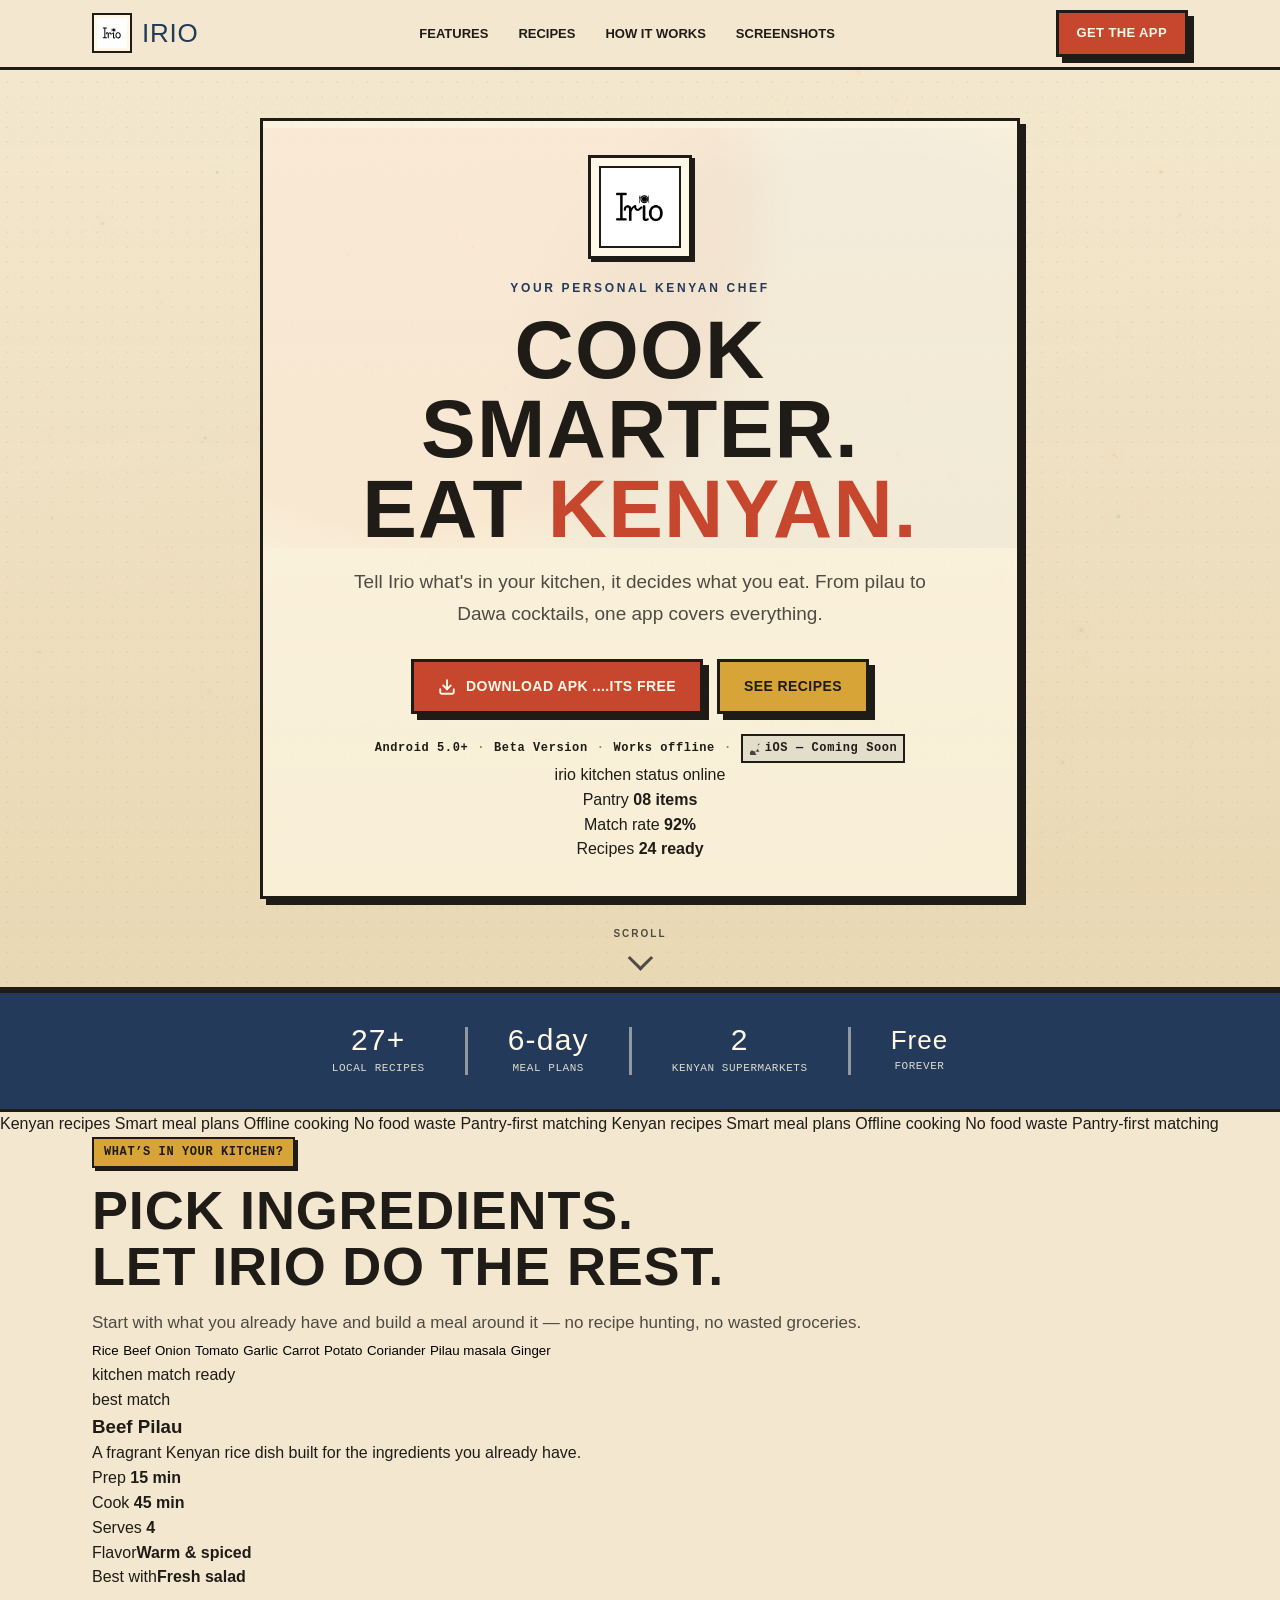
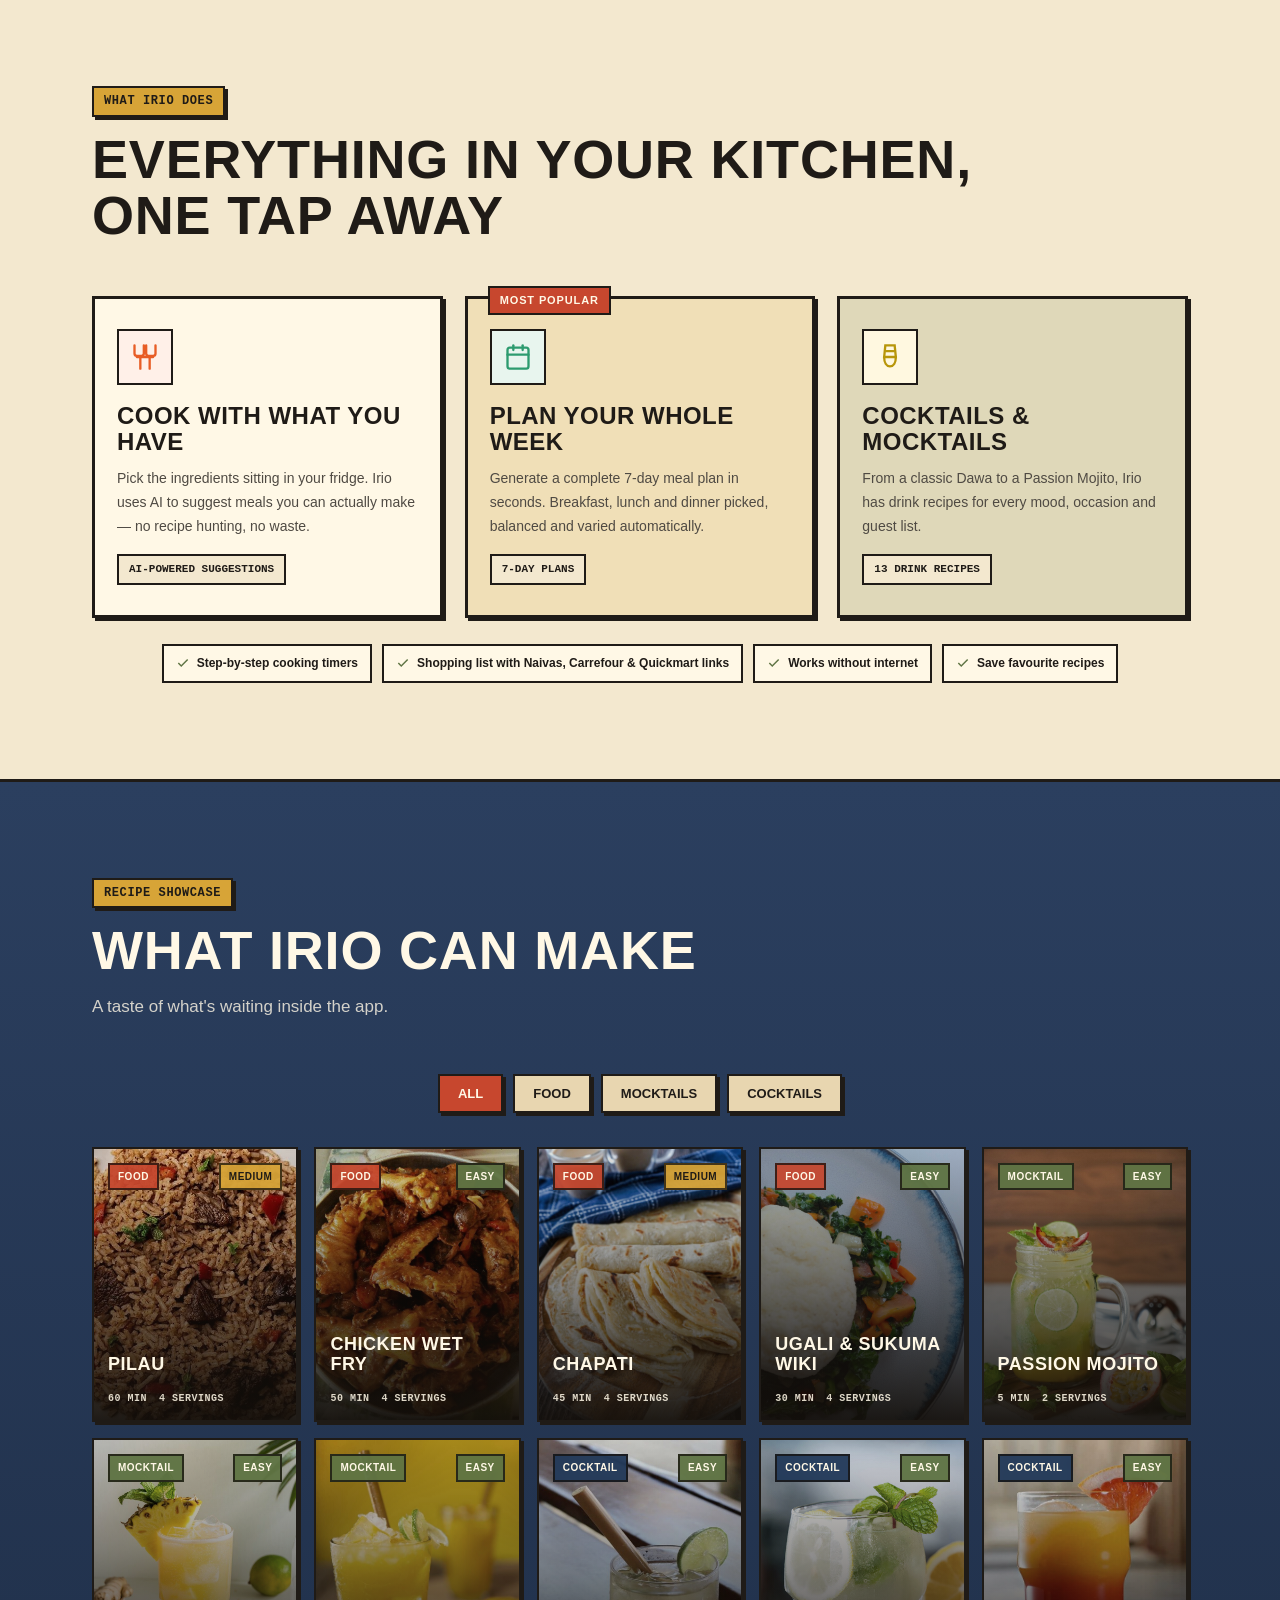
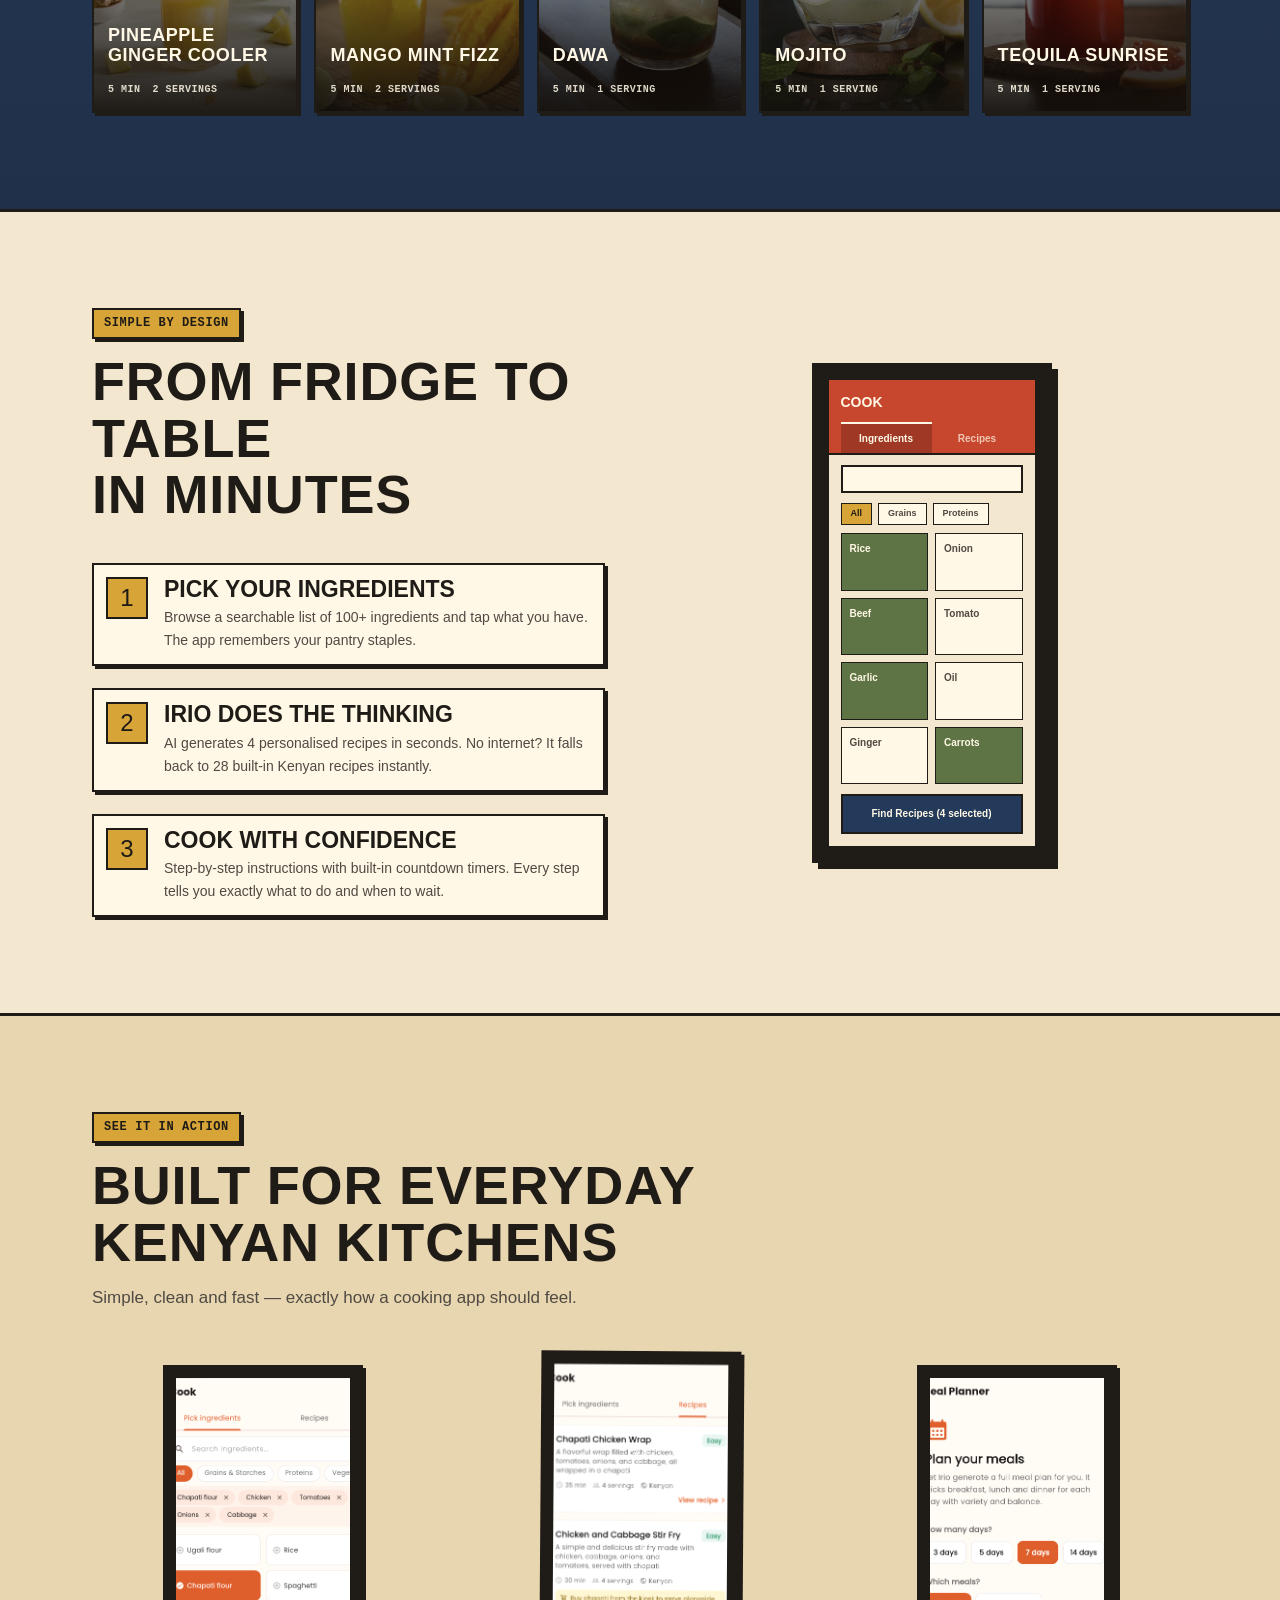
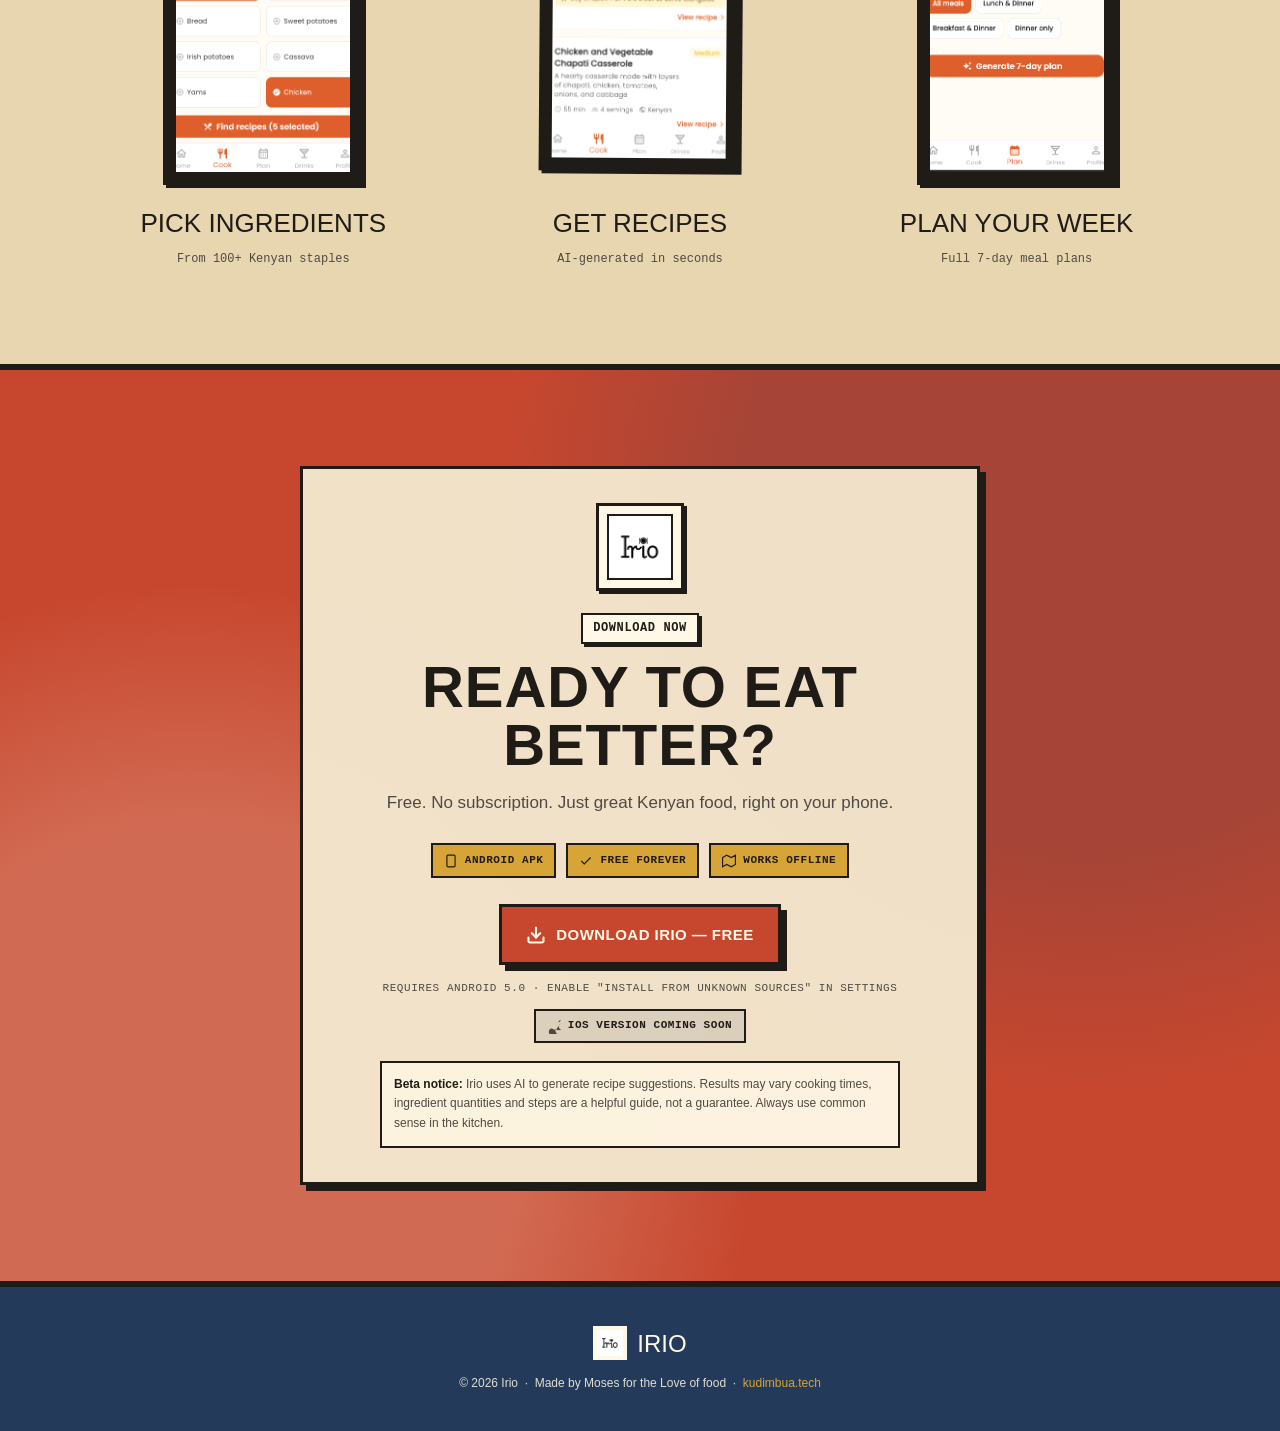
==== index.html @ c63d90e8 "Add retro brutalist homepage upgrades with hero status panel, kitchen-match section, and branded tic" ====
<!DOCTYPE html>
<html lang="en">
<head>
  <meta charset="UTF-8">
  <meta name="viewport" content="width=device-width, initial-scale=1.0">
  <title>Irio — Your Personal Kenyan Chef</title>
  <meta name="description" content="Tell Irio what's in your kitchen and it decides what you eat. AI-powered Kenyan recipes, meal planning, cocktails and more. Free Android app.">
  <meta property="og:title" content="Irio — Your Personal Kenyan Chef">
  <meta property="og:description" content="From pilau to Dawa cocktails. Tell Irio what you have and it handles the rest.">
  <meta property="og:image" content="https://kudimbua.tech/images/Irio.png">
  <meta property="og:url" content="https://kudimbua.tech">
  <meta property="og:type" content="website">
  <meta name="twitter:card" content="summary_large_image">
  <meta name="twitter:image" content="https://kudimbua.tech/images/Irio.png">
  <link rel="apple-touch-icon" sizes="180x180" href="images/favicon_io/apple-touch-icon.png">
  <link rel="icon" type="image/png" sizes="32x32" href="images/favicon_io/favicon-32x32.png">
  <link rel="icon" type="image/png" sizes="16x16" href="images/favicon_io/favicon-16x16.png">
  <link rel="shortcut icon" href="images/favicon_io/favicon.ico">
  <link rel="manifest" href="images/favicon_io/site.webmanifest">
  <link rel="preconnect" href="https://fonts.googleapis.com">
  <link rel="preconnect" href="https://fonts.gstatic.com" crossorigin>
  <link href="https://fonts.googleapis.com/css2?family=Poppins:ital,wght@0,400;0,500;0,600;0,700;0,800;0,900;1,400&display=swap" rel="stylesheet">
  <link rel="stylesheet" href="css/style.css">
  <link rel="stylesheet" href="css/retro-upgrades.css">
</head>
<body>

  <!-- Scroll progress line -->
  <div id="scroll-progress"></div>

  <!-- Full-page particle canvas -->
  <canvas id="hero-particles" aria-hidden="true"></canvas>

  <!-- ═══ NAVIGATION ═══════════════════════════════════════════ -->
  <nav id="nav">
    <div class="nav-container">
      <a href="#" class="nav-logo">
        <img src="images/Irio.svg" alt="Irio">
        <span>Irio</span>
      </a>
      <ul class="nav-links">
        <li><a href="#features">Features</a></li>
        <li><a href="#recipes">Recipes</a></li>
        <li><a href="#how">How it works</a></li>
        <li><a href="#screenshots">Screenshots</a></li>
      </ul>
      <a href="irio.apk" class="nav-cta" download>Get the App</a>
      <button class="hamburger" id="hamburger" aria-label="Menu">
        <span></span><span></span><span></span>
      </button>
    </div>
  </nav>

  <!-- Mobile menu -->
  <div class="mobile-nav" id="mobileNav">
    <a href="#features" class="mobile-link">Features</a>
    <a href="#recipes" class="mobile-link">Recipes</a>
    <a href="#how" class="mobile-link">How it works</a>
    <a href="#screenshots" class="mobile-link">Screenshots</a>
    <a href="irio.apk" class="mobile-cta" download>Download APK — Free</a>
  </div>

  <main>

    <!-- ═══ HERO ══════════════════════════════════════════════════ -->
    <section id="hero">
      <div class="hero-bg-glow"></div>
      <div class="hero-dots"></div>
      <div class="hero-content">
        <div class="hero-logo-wrap" id="heroLogo">
          <img src="images/Irio.png" alt="Irio">
        </div>
        <p class="hero-eyebrow">Your personal Kenyan chef</p>
        <h1 class="hero-title">
          Cook smarter.<br>Eat <em>Kenyan.</em>
        </h1>
        <p class="hero-sub">
          Tell Irio what's in your kitchen, it decides what you eat. From pilau to Dawa cocktails, one app covers everything.
        </p>
        <div class="hero-actions">
          <a href="irio.apk" class="btn-primary" download>
            <svg width="18" height="18" viewBox="0 0 24 24" fill="none" stroke="currentColor" stroke-width="2.5" stroke-linecap="round"><path d="M21 15v4a2 2 0 0 1-2 2H5a2 2 0 0 1-2-2v-4"/><polyline points="7 10 12 15 17 10"/><line x1="12" y1="15" x2="12" y2="3"/></svg>
            Download APK ....its Free
          </a>
          <a href="#recipes" class="btn-ghost">See Recipes</a>
        </div>
        <div class="hero-meta">
          <span>Android 5.0+</span>
          <span class="dot">·</span>
          <span>Beta Version</span>
          <span class="dot">·</span>
          <span>Works offline</span>
          <span class="dot">·</span>
          <span class="ios-coming-soon">
            <svg width="11" height="13" viewBox="0 0 814 1000" fill="currentColor" aria-hidden="true"><path d="M788.1 340.9c-5.8 4.5-108.2 62.2-108.2 190.5 0 148.4 130.3 200.9 134.2 202.2-.6 3.2-20.8 13.5-50.1 18.3-70.7 11.4-137.1 8.1-171.9-8.4-26.4-12.6-52.3-39.4-79.3-39.3-28.6.2-58.1 27.3-87.5 29.6-38.6 3.1-76.7-23.7-98.9-36.8-28.6-17-55.2-36.1-96.3-33.9-63.3 2.9-116.4 35.2-146.9 83.7-56.7 90-32.7 227.8 38.1 289.7 24.2 21.1 52.7 44.9 90.1 49.3 33.7 4.1 62.7-15.4 96.9-15.4 33.6 0 53.9 15.4 97.1 14.6 40.1-1.2 64.4-21.7 88.4-42.9 31.5-27.5 55.8-69.3 62.5-93.3-71.3-27.1-102.7-108.5-87.8-180.7zm-30.8-120.6c22.6-27.4 37.8-65.4 33.6-103.5-35.6 1.6-75.7 23.9-100.2 51.6-21.5 28.2-40 65-35 103.5 39.4 2.1 76.7-19.3 101.6-51.6z"/></svg>
            iOS — Coming Soon
          </span>
        </div>
        <div class="hero-status" aria-live="polite">
          <div class="status-header">
            <span>irio kitchen status</span>
            <span class="status-pill">online</span>
          </div>
          <div class="status-grid">
            <div>
              <span>Pantry</span>
              <strong>08 items</strong>
            </div>
            <div>
              <span>Match rate</span>
              <strong>92%</strong>
            </div>
            <div>
              <span>Recipes</span>
              <strong>24 ready</strong>
            </div>
          </div>
        </div>
      </div>
      <a href="#stats" class="hero-scroll" aria-label="Scroll down">
        <span>SCROLL</span>
        <div class="scroll-arrow"></div>
      </a>
    </section>

    <!-- ═══ STATS ══════════════════════════════════════════════════ -->
    <section id="stats">
      <div class="stats-inner">
        <div class="stat-item">
          <span class="stat-num" data-target="28" data-suffix="+">0+</span>
          <span class="stat-label">Local Recipes</span>
        </div>
        <div class="stat-divider"></div>
        <div class="stat-item">
          <span class="stat-num" data-target="7" data-suffix="-day">0-day</span>
          <span class="stat-label">Meal Plans</span>
        </div>
        <div class="stat-divider"></div>
        <div class="stat-item">
          <span class="stat-num" data-target="3" data-suffix="">0</span>
          <span class="stat-label">Kenyan Supermarkets</span>
        </div>
        <div class="stat-divider"></div>
        <div class="stat-item">
          <span class="stat-num free">Free</span>
          <span class="stat-label">Forever</span>
        </div>
      </div>
    </section>

    <div class="ticker-wrap" aria-label="Irio features ticker">
      <div class="ticker-track">
        <span>Kenyan recipes</span>
        <span>Smart meal plans</span>
        <span>Offline cooking</span>
        <span>No food waste</span>
        <span>Pantry-first matching</span>
        <span>Kenyan recipes</span>
        <span>Smart meal plans</span>
        <span>Offline cooking</span>
        <span>No food waste</span>
        <span>Pantry-first matching</span>
      </div>
    </div>

    <section id="kitchen" class="kitchen-demo">
      <div class="container kitchen-grid">
        <div class="kitchen-copy reveal">
          <p class="section-label">What’s in your kitchen?</p>
          <h2 class="section-title">Pick ingredients.<br>Let Irio do the rest.</h2>
          <p class="section-sub">Start with what you already have and build a meal around it — no recipe hunting, no wasted groceries.</p>
          <div class="ingredient-options" aria-label="Ingredient selection demo">
            <button class="ingredient-chip selected" data-ingredient="rice">Rice</button>
            <button class="ingredient-chip selected" data-ingredient="beef">Beef</button>
            <button class="ingredient-chip selected" data-ingredient="onion">Onion</button>
            <button class="ingredient-chip" data-ingredient="tomato">Tomato</button>
            <button class="ingredient-chip" data-ingredient="garlic">Garlic</button>
            <button class="ingredient-chip" data-ingredient="carrot">Carrot</button>
            <button class="ingredient-chip" data-ingredient="potato">Potato</button>
            <button class="ingredient-chip" data-ingredient="coriander">Coriander</button>
            <button class="ingredient-chip" data-ingredient="pilau-masala">Pilau masala</button>
            <button class="ingredient-chip" data-ingredient="ginger">Ginger</button>
          </div>
        </div>

        <div class="match-panel reveal" aria-live="polite">
          <div class="match-panel-header">
            <span>kitchen match</span>
            <span class="match-status">ready</span>
          </div>
          <div class="match-card">
            <span class="match-tag">best match</span>
            <h3 id="matchName">Beef Pilau</h3>
            <p id="matchSummary">A fragrant Kenyan rice dish built for the ingredients you already have.</p>
            <div class="match-stats">
              <div>
                <span>Prep</span>
                <strong id="matchPrep">15 min</strong>
              </div>
              <div>
                <span>Cook</span>
                <strong id="matchCook">45 min</strong>
              </div>
              <div>
                <span>Serves</span>
                <strong id="matchServes">4</strong>
              </div>
            </div>
          </div>
          <div class="match-facts">
            <div><span>Flavor</span><strong>Warm & spiced</strong></div>
            <div><span>Best with</span><strong>Fresh salad</strong></div>
          </div>
        </div>
      </div>
    </section>

    <!-- ═══ FEATURES ══════════════════════════════════════════════ -->
    <section id="features">
      <div class="container">
        <div class="section-header reveal">
          <p class="section-label">What Irio does</p>
          <h2 class="section-title">Everything in your kitchen,<br>one tap away</h2>
        </div>
        <div class="features-grid">
          <div class="feature-card reveal" style="--delay: 0s">
            <div class="feature-icon" style="--icon-bg: #FFF0E8; --icon-color: #E85D26">
              <svg width="28" height="28" viewBox="0 0 24 24" fill="none" stroke="currentColor" stroke-width="2" stroke-linecap="round"><path d="M3 2v7c0 1.1.9 2 2 2h4a2 2 0 0 0 2-2V2"/><path d="M13 2v7c0 1.1.9 2 2 2h4a2 2 0 0 0 2-2V2"/><path d="M5 12h14"/><path d="M8 12v10"/><path d="M16 12v10"/></svg>
            </div>
            <h3>Cook with what you have</h3>
            <p>Pick the ingredients sitting in your fridge. Irio uses AI to suggest meals you can actually make — no recipe hunting, no waste.</p>
            <div class="feature-chip">AI-powered suggestions</div>
          </div>
          <div class="feature-card reveal featured-card" style="--delay: 0.1s">
            <div class="feature-badge">Most popular</div>
            <div class="feature-icon" style="--icon-bg: #E8F5EE; --icon-color: #2D9B6F">
              <svg width="28" height="28" viewBox="0 0 24 24" fill="none" stroke="currentColor" stroke-width="2" stroke-linecap="round"><rect x="3" y="4" width="18" height="18" rx="2"/><line x1="8" y1="2" x2="8" y2="6"/><line x1="16" y1="2" x2="16" y2="6"/><line x1="3" y1="10" x2="21" y2="10"/></svg>
            </div>
            <h3>Plan your whole week</h3>
            <p>Generate a complete 7-day meal plan in seconds. Breakfast, lunch and dinner picked, balanced and varied automatically.</p>
            <div class="feature-chip">7-day plans</div>
          </div>
          <div class="feature-card reveal" style="--delay: 0.2s">
            <div class="feature-icon" style="--icon-bg: #FFF8E0; --icon-color: #B8960A">
              <svg width="28" height="28" viewBox="0 0 24 24" fill="none" stroke="currentColor" stroke-width="2" stroke-linecap="round"><path d="M8 2h8l1 10H7z"/><path d="M7 12c0 5 2 8 5 8s5-3 5-8"/><path d="M9 7h6"/></svg>
            </div>
            <h3>Cocktails &amp; Mocktails</h3>
            <p>From a classic Dawa to a Passion Mojito, Irio has drink recipes for every mood, occasion and guest list.</p>
            <div class="feature-chip">13 drink recipes</div>
          </div>
        </div>
        <!-- Bonus chips row -->
        <div class="extra-chips reveal">
          <div class="extra-chip">
            <svg width="14" height="14" viewBox="0 0 24 24" fill="none" stroke="currentColor" stroke-width="2.5"><polyline points="20 6 9 17 4 12"/></svg>
            Step-by-step cooking timers
          </div>
          <div class="extra-chip">
            <svg width="14" height="14" viewBox="0 0 24 24" fill="none" stroke="currentColor" stroke-width="2.5"><polyline points="20 6 9 17 4 12"/></svg>
            Shopping list with Naivas, Carrefour &amp; Quickmart links
          </div>
          <div class="extra-chip">
            <svg width="14" height="14" viewBox="0 0 24 24" fill="none" stroke="currentColor" stroke-width="2.5"><polyline points="20 6 9 17 4 12"/></svg>
            Works without internet
          </div>
          <div class="extra-chip">
            <svg width="14" height="14" viewBox="0 0 24 24" fill="none" stroke="currentColor" stroke-width="2.5"><polyline points="20 6 9 17 4 12"/></svg>
            Save favourite recipes
          </div>
        </div>
      </div>
    </section>

    <!-- ═══ RECIPES ════════════════════════════════════════════════ -->
    <section id="recipes">
      <div class="container">
        <div class="section-header reveal">
          <p class="section-label light">Recipe showcase</p>
          <h2 class="section-title">What Irio can make</h2>
          <p class="section-sub">A taste of what's waiting inside the app.</p>
        </div>
        <div class="recipe-tabs reveal">
          <button class="recipe-tab active" data-filter="all">All</button>
          <button class="recipe-tab" data-filter="food">Food</button>
          <button class="recipe-tab" data-filter="mocktail">Mocktails</button>
          <button class="recipe-tab" data-filter="cocktail">Cocktails</button>
        </div>
        <div class="recipe-grid" id="recipeGrid">

          <!-- ── FOOD ──────────────────────────────────────────── -->
          <article class="recipe-card active" data-type="food"
            style="--card-grad: linear-gradient(160deg, #2C1200 0%, #7B3500 45%, #C4680A 75%, #D4A017 100%)">
            <div class="rc-img">
              <img src="images/pilau.jpg" alt="Pilau">
            </div>
            <div class="rc-overlay"></div>
            <div class="rc-content">
              <div class="rc-top">
                <span class="rc-tag food">Food</span>
                <span class="rc-diff medium">Medium</span>
              </div>
              <div class="rc-bottom">
                <h3>Pilau</h3>
                <p class="rc-desc">Fragrant spiced rice cooked with tender beef and authentic pilau masala a Kenyan celebration dish.</p>
                <div class="rc-meta">
                  <span>60 min</span><span>4 servings</span>
                </div>
              </div>
            </div>
          </article>

          <article class="recipe-card active" data-type="food"
            style="--card-grad: linear-gradient(160deg, #1A0800 0%, #7B1A00 45%, #C0392B 80%, #E85D26 100%)">
            <div class="rc-img">
            <img src="images/chicken.jpg" alt="Chiken Wet Fry">
            </div>
            <div class="rc-overlay"></div>
            <div class="rc-content">
              <div class="rc-top">
                <span class="rc-tag food">Food</span>
                <span class="rc-diff easy">Easy</span>
              </div>
              <div class="rc-bottom">
                <h3>Chicken Wet Fry</h3>
                <p class="rc-desc">Tender chicken simmered in a rich tomato-onion gravy until the sauce clings to every piece. Best with ugali.</p>
                <div class="rc-meta">
                  <span>50 min</span><span>4 servings</span>
                </div>
              </div>
            </div>
          </article>

          <article class="recipe-card active" data-type="food"
            style="--card-grad: linear-gradient(160deg, #2C1800 0%, #7B5200 45%, #C9A060 75%, #F5DEB3 100%)">
            <div class="rc-img">
              <img src="images/chapati.jpg" alt="Chapatiii">
            </div>
            <div class="rc-overlay"></div>
            <div class="rc-content">
              <div class="rc-top">
                <span class="rc-tag food">Food</span>
                <span class="rc-diff medium">Medium</span>
              </div>
              <div class="rc-bottom">
                <h3>Chapati</h3>
                <p class="rc-desc">Flaky, layered flatbreads made with all-purpose flour the perfect partner to any Kenyan stew.</p>
                <div class="rc-meta">
                  <span>45 min</span><span>4 servings</span>
                </div>
              </div>
            </div>
          </article>

          <article class="recipe-card active" data-type="food"
            style="--card-grad: linear-gradient(160deg, #0A1A08 0%, #1A4A20 45%, #2D9B6F 80%, #4DBF90 100%)">
            <div class="rc-img">
              <img src="images/sukuma_wiki.jpg" alt="Sukuma Wiki">
            </div>
            <div class="rc-overlay"></div>
            <div class="rc-content">
              <div class="rc-top">
                <span class="rc-tag food">Food</span>
                <span class="rc-diff easy">Easy</span>
              </div>
              <div class="rc-bottom">
                <h3>Ugali &amp; Sukuma Wiki</h3>
                <p class="rc-desc">The ultimate Kenyan staple — firm maize meal paired with sautéed kale and onions. Simple and iconic.</p>
                <div class="rc-meta">
                  <span>30 min</span><span>4 servings</span>
                </div>
              </div>
            </div>
          </article>

          <!-- ── MOCKTAILS ────────────────────────────────────── -->
          <article class="recipe-card active" data-type="mocktail"
            style="--card-grad: linear-gradient(160deg, #0A2010 0%, #1A5C30 45%, #2D9B6F 75%, #7EC850 100%)">
            <div class="rc-img">
              <img src="images/passion.jpg" alt="Passion Mojito">
            </div>
            <div class="rc-overlay"></div>
            <div class="rc-content">
              <div class="rc-top">
                <span class="rc-tag mocktail">Mocktail</span>
                <span class="rc-diff easy">Easy</span>
              </div>
              <div class="rc-bottom">
                <h3>Passion Mojito</h3>
                <p class="rc-desc">Crushed mint, fresh passion fruit and sparkling water — a refreshing tropical twist on the classic. Zero alcohol.</p>
                <div class="rc-meta">
                  <span>5 min</span><span>2 servings</span>
                </div>
              </div>
            </div>
          </article>

          <article class="recipe-card active" data-type="mocktail"
            style="--card-grad: linear-gradient(160deg, #1A1000 0%, #5C4400 45%, #C9A800 75%, #F5C842 100%)">
            <div class="rc-img">
              <img src="images/pineapple.jpg" alt="Pineapple Ginger Cooler">
            </div>
            <div class="rc-overlay"></div>
            <div class="rc-content">
              <div class="rc-top">
                <span class="rc-tag mocktail">Mocktail</span>
                <span class="rc-diff easy">Easy</span>
              </div>
              <div class="rc-bottom">
                <h3>Pineapple Ginger Cooler</h3>
                <p class="rc-desc">Fresh pineapple juice, ginger syrup and coconut water over crushed ice. A Kenyan party favourite.</p>
                <div class="rc-meta">
                  <span>5 min</span><span>2 servings</span>
                </div>
              </div>
            </div>
          </article>

          <article class="recipe-card active" data-type="mocktail"
            style="--card-grad: linear-gradient(160deg, #1A0800 0%, #7B3500 45%, #E88A20 75%, #F5C842 100%)">
            <div class="rc-img">
              <img src="images/mango.jpg" alt="Mango Mint Fizz">
            </div>
            <div class="rc-overlay"></div>
            <div class="rc-content">
              <div class="rc-top">
                <span class="rc-tag mocktail">Mocktail</span>
                <span class="rc-diff easy">Easy</span>
              </div>
              <div class="rc-bottom">
                <h3>Mango Mint Fizz</h3>
                <p class="rc-desc">Fresh mango blended smooth with mint and topped with sparkling water. Bright, fruity and refreshing.</p>
                <div class="rc-meta">
                  <span>5 min</span><span>2 servings</span>
                </div>
              </div>
            </div>
          </article>

          <!-- ── COCKTAILS ────────────────────────────────────── -->
          <article class="recipe-card active" data-type="cocktail"
            style="--card-grad: linear-gradient(160deg, #1A1400 0%, #4A3800 45%, #B89800 75%, #D4AF37 100%)">
            <div class="rc-img">
              <img src="images/dawa.jpg" alt="Dawa">
            </div>
            <div class="rc-overlay"></div>
            <div class="rc-content">
              <div class="rc-top">
                <span class="rc-tag cocktail">Cocktail</span>
                <span class="rc-diff easy">Easy</span>
              </div>
              <div class="rc-bottom">
                <h3>Dawa</h3>
                <p class="rc-desc">Kenya's beloved cocktail — vodka, lime, honey and crushed ice. Served the authentic way with a honey stick muddler.</p>
                <div class="rc-meta">
                  <span>5 min</span><span>1 serving</span>
                </div>
              </div>
            </div>
          </article>

          <article class="recipe-card active" data-type="cocktail"
            style="--card-grad: linear-gradient(160deg, #0A1A08 0%, #1A4A20 45%, #2D7B50 75%, #4DBF90 100%)">
            <div class="rc-img">
              <img src="images/mojito.jpg" alt="Mojito">
            </div>
            <div class="rc-overlay"></div>
            <div class="rc-content">
              <div class="rc-top">
                <span class="rc-tag cocktail">Cocktail</span>
                <span class="rc-diff easy">Easy</span>
              </div>
              <div class="rc-bottom">
                <h3>Mojito</h3>
                <p class="rc-desc">White rum, fresh mint, lime juice, sugar and soda. The Cuban classic made perfectly with Irio's step-by-step guide.</p>
                <div class="rc-meta">
                  <span>5 min</span><span>1 serving</span>
                </div>
              </div>
            </div>
          </article>

          <article class="recipe-card active" data-type="cocktail"
            style="--card-grad: linear-gradient(160deg, #0A0015 0%, #4A0010 35%, #E85D26 70%, #F5C842 100%)">
            <div class="rc-img">
              <img src="images/tequilla.jpg" alt="Tequila Sunrise">
            </div>
            <div class="rc-overlay"></div>
            <div class="rc-content">
              <div class="rc-top">
                <span class="rc-tag cocktail">Cocktail</span>
                <span class="rc-diff easy">Easy</span>
              </div>
              <div class="rc-bottom">
                <h3>Tequila Sunrise</h3>
                <p class="rc-desc">Tequila, fresh orange juice and grenadine — layered for that iconic sunrise gradient. A showstopper in any glass.</p>
                <div class="rc-meta">
                  <span>5 min</span><span>1 serving</span>
                </div>
              </div>
            </div>
          </article>

        </div>
      </div>
    </section>

    <!-- ═══ HOW IT WORKS ══════════════════════════════════════════ -->
    <section id="how">
      <div class="container how-container">
        <div class="how-left">
          <p class="section-label reveal">Simple by design</p>
          <h2 class="section-title reveal">From fridge to table<br>in minutes</h2>
          <div class="how-steps">
            <div class="how-step reveal" style="--delay: 0s">
              <div class="step-num">1</div>
              <div class="step-body">
                <h4>Pick your ingredients</h4>
                <p>Browse a searchable list of 100+ ingredients and tap what you have. The app remembers your pantry staples.</p>
              </div>
            </div>
            <div class="how-step reveal" style="--delay: 0.1s">
              <div class="step-num">2</div>
              <div class="step-body">
                <h4>Irio does the thinking</h4>
                <p>AI generates 4 personalised recipes in seconds. No internet? It falls back to 28 built-in Kenyan recipes instantly.</p>
              </div>
            </div>
            <div class="how-step reveal" style="--delay: 0.2s">
              <div class="step-num">3</div>
              <div class="step-body">
                <h4>Cook with confidence</h4>
                <p>Step-by-step instructions with built-in countdown timers. Every step tells you exactly what to do and when to wait.</p>
              </div>
            </div>
          </div>
        </div>
        <div class="how-right reveal">
          <div class="phone-wrap">
            <div class="phone-frame">
              <div class="phone-notch"></div>
              <div class="phone-screen">
                <!-- Mini app UI: ingredient picker -->
                <div class="mini-appbar">
                  <span class="mini-appbar-title">Cook</span>
                  <div class="mini-tabs">
                    <span class="mini-tab active">Ingredients</span>
                    <span class="mini-tab">Recipes</span>
                  </div>
                </div>
                <div class="mini-search"></div>
                <div class="mini-filters">
                  <span class="mf active">All</span>
                  <span class="mf">Grains</span>
                  <span class="mf">Proteins</span>
                </div>
                <div class="mini-ing-grid">
                  <div class="mi sel">Rice</div>
                  <div class="mi">Onion</div>
                  <div class="mi sel">Beef</div>
                  <div class="mi">Tomato</div>
                  <div class="mi sel">Garlic</div>
                  <div class="mi">Oil</div>
                  <div class="mi">Ginger</div>
                  <div class="mi sel">Carrots</div>
                </div>
                <div class="mini-btn">Find Recipes (4 selected)</div>
              </div>
            </div>
            <div class="phone-glow"></div>
          </div>
        </div>
      </div>
    </section>

    <!-- ═══ SCREENSHOTS ════════════════════════════════════════════ -->
    <section id="screenshots">
      <div class="container">
        <div class="section-header reveal">
          <p class="section-label">See it in action</p>
          <h2 class="section-title">Built for everyday<br>Kenyan kitchens</h2>
          <p class="section-sub">Simple, clean and fast — exactly how a cooking app should feel.</p>
        </div>
        <div class="screens-grid">

          <div class="screen-wrap reveal" style="--delay: 0s">
            <div class="screen-frame">
              <div class="screen-notch"></div>
              <div class="screen-inner">
                <img src="images/screen_cook.png" alt="Cook screen — pick your ingredients">
              </div>
            </div>
            <p class="screen-label">Pick Ingredients</p>
            <p class="screen-sub">From 100+ Kenyan staples</p>
          </div>

          <div class="screen-wrap elevated reveal" style="--delay: 0.15s">
            <div class="screen-frame">
              <div class="screen-notch"></div>
              <div class="screen-inner">
                <img src="images/screen_recipes.png" alt="Recipes screen — AI-generated suggestions">
              </div>
            </div>
            <p class="screen-label">Get Recipes</p>
            <p class="screen-sub">AI-generated in seconds</p>
          </div>

          <div class="screen-wrap reveal" style="--delay: 0.3s">
            <div class="screen-frame">
              <div class="screen-notch"></div>
              <div class="screen-inner">
                <img src="images/screen_planne.png" alt="Meal planner screen — 7-day plan">
              </div>
            </div>
            <p class="screen-label">Plan Your Week</p>
            <p class="screen-sub">Full 7-day meal plans</p>
          </div>

        </div>
      </div>
    </section>

    <!-- ═══ DOWNLOAD ══════════════════════════════════════════════ -->
    <section id="download">
      <div class="dl-glow"></div>
      <div class="dl-content">
        <div class="dl-logo reveal">
          <img src="images/Irio.png" alt="Irio">
        </div>
        <p class="section-label light reveal">Download now</p>
        <h2 class="dl-title reveal">Ready to eat better?</h2>
        <p class="dl-sub reveal">Free. No subscription. Just great Kenyan food, right on your phone.</p>
        <div class="dl-badges reveal">
          <span class="dl-badge">
            <svg width="14" height="14" viewBox="0 0 24 24" fill="none" stroke="currentColor" stroke-width="2"><rect x="5" y="2" width="14" height="20" rx="2"/></svg>
            Android APK
          </span>
          <span class="dl-badge">
            <svg width="14" height="14" viewBox="0 0 24 24" fill="none" stroke="currentColor" stroke-width="2"><polyline points="20 6 9 17 4 12"/></svg>
            Free forever
          </span>
          <span class="dl-badge">
            <svg width="14" height="14" viewBox="0 0 24 24" fill="none" stroke="currentColor" stroke-width="2"><path d="M1 6v16l7-4 8 4 7-4V2l-7 4-8-4-7 4z"/></svg>
            Works offline
          </span>
        </div>
        <a href="irio.apk" class="dl-btn reveal" download>
          <svg width="20" height="20" viewBox="0 0 24 24" fill="none" stroke="currentColor" stroke-width="2.5" stroke-linecap="round"><path d="M21 15v4a2 2 0 0 1-2 2H5a2 2 0 0 1-2-2v-4"/><polyline points="7 10 12 15 17 10"/><line x1="12" y1="15" x2="12" y2="3"/></svg>
          Download Irio — Free
        </a>
        <p class="dl-note reveal">Requires Android 5.0 · Enable "Install from unknown sources" in settings</p>
        <div class="ios-soon-wrap reveal">
          <svg width="13" height="16" viewBox="0 0 814 1000" fill="currentColor" aria-hidden="true"><path d="M788.1 340.9c-5.8 4.5-108.2 62.2-108.2 190.5 0 148.4 130.3 200.9 134.2 202.2-.6 3.2-20.8 13.5-50.1 18.3-70.7 11.4-137.1 8.1-171.9-8.4-26.4-12.6-52.3-39.4-79.3-39.3-28.6.2-58.1 27.3-87.5 29.6-38.6 3.1-76.7-23.7-98.9-36.8-28.6-17-55.2-36.1-96.3-33.9-63.3 2.9-116.4 35.2-146.9 83.7-56.7 90-32.7 227.8 38.1 289.7 24.2 21.1 52.7 44.9 90.1 49.3 33.7 4.1 62.7-15.4 96.9-15.4 33.6 0 53.9 15.4 97.1 14.6 40.1-1.2 64.4-21.7 88.4-42.9 31.5-27.5 55.8-69.3 62.5-93.3-71.3-27.1-102.7-108.5-87.8-180.7zm-30.8-120.6c22.6-27.4 37.8-65.4 33.6-103.5-35.6 1.6-75.7 23.9-100.2 51.6-21.5 28.2-40 65-35 103.5 39.4 2.1 76.7-19.3 101.6-51.6z"/></svg>
          iOS version coming soon
        </div>
        <div class="dl-disclaimer reveal">
          <strong>Beta notice:</strong> Irio uses AI to generate recipe suggestions. Results may vary cooking times, ingredient quantities and steps are a helpful guide, not a guarantee. Always use common sense in the kitchen.
        </div>
      </div>
    </section>

  </main>

  <!-- ═══ FOOTER ════════════════════════════════════════════════ -->
  <footer>
    <div class="footer-inner container">
      <a href="#" class="footer-logo">
        <img src="images/Irio.png" alt="Irio">
        <span>Irio</span>
      </a>
      <p class="footer-copy">© 2026 Irio &nbsp;·&nbsp; Made by Moses for the Love of food &nbsp;·&nbsp; <a href="https://kudimbua.tech">kudimbua.tech</a></p>
    </div>
  </footer>

  <script src="js/main.js"></script>
  <script src="js/retro-upgrades.js"></script>
</body>
</html>
---- css/style.css ----
/* =============================================================
   IRIO — Landing Page Styles
   Retro vintage + restrained brutalist refresh
   ============================================================= */

:root {
  --paper: #f3e8cf;
  --paper-2: #e8d6b0;
  --ink: #1f1b17;
  --ink-soft: #4f4a43;
  --tomato: #c7472e;
  --tomato-dark: #9e3724;
  --mustard: #d7a437;
  --avocado: #5f7444;
  --deep-blue: #233a5a;
  --cream: #fff8e6;
  --white: #ffffff;

  --nav-h: 70px;
  --radius-sm: 2px;
  --radius-md: 4px;
  --radius-lg: 8px;

  --line: 3px solid var(--ink);
  --line-thin: 2px solid var(--ink);
  --hard-shadow: 6px 6px 0 var(--ink);
  --hard-shadow-sm: 3px 3px 0 var(--ink);
}

*, *::before, *::after { box-sizing: border-box; margin: 0; padding: 0; }
html { scroll-behavior: smooth; font-size: 16px; }
body {
  font-family: "Trebuchet MS", "Segoe UI", Arial, sans-serif;
  background: var(--paper);
  color: var(--ink);
  overflow-x: hidden;
  position: relative;
  line-height: 1.55;
}
body::before {
  content: "";
  position: fixed;
  inset: 0;
  z-index: -1;
  pointer-events: none;
  background:
    radial-gradient(rgba(20, 16, 12, 0.09) 0.6px, transparent 0.8px) 0 0/6px 6px,
    linear-gradient(165deg, rgba(255, 251, 238, 0.42), rgba(227, 203, 158, 0.32));
}
img { max-width: 100%; display: block; }
a { text-decoration: none; color: inherit; }
ul { list-style: none; }
button { font-family: inherit; border: none; background: none; cursor: pointer; }

:focus-visible {
  outline: 3px dashed var(--deep-blue);
  outline-offset: 3px;
}

.section-label,
.hero-meta,
.rc-meta,
.dl-note,
.dl-badge,
.ios-coming-soon,
.ios-soon-wrap,
.stat-label {
  font-family: "Courier New", Courier, "Lucida Console", monospace;
  letter-spacing: 0.05em;
}

.section-label {
  display: inline-block;
  font-size: 12px;
  font-weight: 700;
  text-transform: uppercase;
  color: var(--ink);
  margin-bottom: 14px;
  background: var(--mustard);
  border: var(--line-thin);
  padding: 4px 10px;
  box-shadow: var(--hard-shadow-sm);
}
.section-label.light {
  color: var(--ink);
  background: var(--cream);
}
.section-title,
.hero-title,
.dl-title {
  font-family: Impact, Haettenschweiler, "Arial Narrow Bold", "Franklin Gothic Condensed", sans-serif;
  letter-spacing: 0.015em;
  text-transform: uppercase;
}
.section-title {
  font-size: clamp(30px, 4.6vw, 54px);
  line-height: 1.05;
  color: var(--ink);
}
.section-sub {
  font-size: 17px;
  color: var(--ink-soft);
  line-height: 1.7;
  margin-top: 14px;
}
.section-header { margin-bottom: 52px; }

.container { max-width: 1140px; margin: 0 auto; padding: 0 22px; }

#scroll-progress {
  position: fixed;
  top: 0;
  left: 0;
  z-index: 220;
  height: 6px;
  background: var(--mustard);
  border-bottom: 2px solid var(--ink);
  width: 0%;
  transition: width 0.1s linear;
}

#nav {
  position: fixed;
  top: 0;
  left: 0;
  right: 0;
  z-index: 140;
  height: var(--nav-h);
  background: rgba(243, 232, 207, 0.95);
  border-bottom: var(--line);
  backdrop-filter: blur(3px);
}
#nav.scrolled {
  background: rgba(243, 232, 207, 0.98);
  box-shadow: 0 3px 0 var(--ink);
}
.nav-container {
  max-width: 1140px;
  margin: 0 auto;
  padding: 0 22px;
  height: 100%;
  display: flex;
  align-items: center;
  justify-content: space-between;
}
.nav-logo {
  display: flex;
  align-items: center;
  gap: 10px;
  font-size: 26px;
  font-family: Impact, Haettenschweiler, "Arial Narrow Bold", sans-serif;
  color: var(--deep-blue);
  text-transform: uppercase;
  letter-spacing: 0.03em;
}
.nav-logo img {
  width: 40px;
  height: 40px;
  border: var(--line-thin);
  border-radius: 0;
  background: var(--cream);
  padding: 3px;
}
.nav-links {
  display: flex;
  gap: 30px;
}
.nav-links a {
  font-size: 13px;
  font-weight: 700;
  text-transform: uppercase;
  color: var(--ink);
  position: relative;
  padding-bottom: 4px;
}
.nav-links a::after {
  content: "";
  position: absolute;
  left: 0;
  right: 0;
  bottom: 0;
  height: 2px;
  background: var(--tomato);
  transform: scaleX(0);
  transform-origin: left;
  transition: transform 0.2s ease;
}
.nav-links a:hover::after,
.nav-links a:focus-visible::after {
  transform: scaleX(1);
}

.nav-cta,
.btn-primary,
.btn-ghost,
.mobile-cta,
.dl-btn {
  display: inline-flex;
  align-items: center;
  justify-content: center;
  gap: 10px;
  border: var(--line);
  border-radius: 0;
  font-weight: 800;
  text-transform: uppercase;
  letter-spacing: 0.03em;
  box-shadow: var(--hard-shadow);
  transition: transform 0.12s ease, box-shadow 0.12s ease, background-color 0.2s ease, color 0.2s ease;
}
.nav-cta,
.btn-primary,
.mobile-cta,
.dl-btn {
  background: var(--tomato);
  color: var(--cream);
}
.nav-cta:hover,
.btn-primary:hover,
.mobile-cta:hover,
.dl-btn:hover {
  background: var(--tomato-dark);
  transform: translate(3px, 3px);
  box-shadow: 2px 2px 0 var(--ink);
}
.nav-cta:active,
.btn-primary:active,
.mobile-cta:active,
.dl-btn:active,
.btn-ghost:active {
  transform: translate(6px, 6px);
  box-shadow: none;
}
.nav-cta {
  padding: 10px 18px;
  font-size: 13px;
}

.hamburger {
  display: none;
  flex-direction: column;
  gap: 5px;
  padding: 8px;
  border: var(--line-thin);
  background: var(--cream);
}
.hamburger span {
  display: block;
  width: 24px;
  height: 3px;
  background: var(--ink);
  transition: all 0.2s;
}
.hamburger.open span:nth-child(1) { transform: rotate(45deg) translate(6px, 6px); }
.hamburger.open span:nth-child(2) { opacity: 0; }
.hamburger.open span:nth-child(3) { transform: rotate(-45deg) translate(5px, -5px); }

.mobile-nav {
  display: none;
  flex-direction: column;
  position: fixed;
  top: var(--nav-h);
  left: 0;
  right: 0;
  z-index: 120;
  background: var(--paper);
  border-top: 0;
  border-bottom: var(--line);
  padding: 16px 22px;
  gap: 8px;
}
.mobile-nav.open { display: flex; }
.mobile-link {
  font-size: 14px;
  font-weight: 700;
  text-transform: uppercase;
  color: var(--ink);
  border: var(--line-thin);
  background: var(--cream);
  padding: 10px 12px;
}
.mobile-link:hover { background: var(--mustard); }
.mobile-cta {
  margin-top: 4px;
  padding: 12px 14px;
  font-size: 14px;
}

#hero-particles {
  position: fixed;
  inset: 0;
  width: 100vw;
  height: 100vh;
  pointer-events: none;
  z-index: 1;
  mix-blend-mode: multiply;
  opacity: 0.18;
}

#hero {
  min-height: 100vh;
  background:
    linear-gradient(180deg, rgba(243, 232, 207, 0.94), rgba(232, 214, 176, 0.9));
  display: flex;
  align-items: center;
  justify-content: center;
  text-align: center;
  padding: calc(var(--nav-h) + 48px) 22px 88px;
  position: relative;
  overflow: hidden;
  border-bottom: var(--line);
}
.hero-bg-glow {
  position: absolute;
  top: 13%;
  left: 50%;
  transform: translateX(-50%);
  width: min(86vw, 760px);
  height: min(52vh, 420px);
  background:
    radial-gradient(circle at 20% 20%, rgba(199, 71, 46, 0.2) 0 45%, transparent 55%),
    radial-gradient(circle at 80% 70%, rgba(35, 58, 90, 0.13) 0 40%, transparent 55%);
  filter: contrast(1.03);
}
.hero-dots {
  position: absolute;
  inset: 0;
  pointer-events: none;
  background-image: radial-gradient(circle, rgba(31, 27, 23, 0.14) 1px, transparent 1px);
  background-size: 15px 15px;
  opacity: 0.38;
}
.hero-content {
  position: relative;
  z-index: 2;
  max-width: 760px;
  background: rgba(255, 248, 230, 0.7);
  border: var(--line);
  box-shadow: var(--hard-shadow);
  padding: clamp(20px, 4vw, 34px);
}
.hero-logo-wrap {
  width: 104px;
  height: 104px;
  background: var(--cream);
  border: var(--line);
  border-radius: 0;
  padding: 8px;
  margin: 0 auto 20px;
  box-shadow: var(--hard-shadow-sm);
}
.hero-logo-wrap img {
  width: 100%;
  height: 100%;
  object-fit: contain;
  border: 2px solid var(--ink);
  border-radius: 0;
  background: white;
}
.hero-eyebrow {
  font-size: 12px;
  font-weight: 700;
  color: var(--deep-blue);
  letter-spacing: 0.22em;
  text-transform: uppercase;
  margin-bottom: 12px;
}
.hero-title {
  font-size: clamp(44px, 8vw, 82px);
  color: var(--ink);
  line-height: 0.97;
  margin-bottom: 18px;
}
.hero-title em {
  font-style: normal;
  color: var(--tomato);
}
.hero-sub {
  font-size: clamp(15px, 2.2vw, 19px);
  color: var(--ink-soft);
  line-height: 1.7;
  max-width: 580px;
  margin: 0 auto 28px;
}
.hero-actions {
  display: flex;
  gap: 14px;
  justify-content: center;
  flex-wrap: wrap;
}
.btn-primary,
.btn-ghost {
  padding: 14px 24px;
  font-size: 14px;
}
.btn-ghost {
  color: var(--ink);
  background: var(--mustard);
}
.btn-ghost:hover {
  background: #c1922c;
  transform: translate(3px, 3px);
  box-shadow: 2px 2px 0 var(--ink);
}
.hero-meta {
  display: flex;
  gap: 9px;
  justify-content: center;
  align-items: center;
  flex-wrap: wrap;
  margin-top: 20px;
  font-size: 12px;
  color: var(--ink);
  font-weight: 700;
}
.hero-meta .dot { opacity: 0.5; }
.ios-coming-soon {
  display: inline-flex;
  align-items: center;
  gap: 5px;
  border: var(--line-thin);
  background: rgba(35, 58, 90, 0.1);
  padding: 3px 6px;
}
.ios-coming-soon svg { opacity: 0.8; flex-shrink: 0; }
.hero-scroll {
  position: absolute;
  bottom: 20px;
  left: 50%;
  transform: translateX(-50%);
  display: flex;
  flex-direction: column;
  align-items: center;
  gap: 8px;
  font-size: 10px;
  letter-spacing: 0.2em;
  color: var(--ink-soft);
  font-weight: 700;
}
.scroll-arrow {
  width: 18px;
  height: 18px;
  border-right: 3px solid var(--ink-soft);
  border-bottom: 3px solid var(--ink-soft);
  transform: rotate(45deg);
  animation: bounce-arrow 1.8s ease-in-out infinite;
}
@keyframes bounce-arrow {
  0%,100% { transform: rotate(45deg) translateY(0); }
  50%     { transform: rotate(45deg) translateY(4px); }
}

#stats {
  background: var(--deep-blue);
  padding: 24px 0;
  border-top: var(--line);
  border-bottom: var(--line);
}
.stats-inner {
  max-width: 1140px;
  margin: 0 auto;
  padding: 0 22px;
  display: flex;
  align-items: stretch;
  justify-content: center;
  flex-wrap: wrap;
  gap: 0;
}
.stat-item {
  display: flex;
  flex-direction: column;
  align-items: center;
  justify-content: center;
  padding: 8px 40px;
  gap: 5px;
}
.stat-num {
  font-size: 30px;
  font-family: Impact, Haettenschweiler, "Arial Narrow Bold", sans-serif;
  color: var(--cream);
  line-height: 1;
  letter-spacing: 0.04em;
}
.stat-num.free { font-size: 26px; }
.stat-label {
  font-size: 11px;
  color: rgba(255, 248, 230, 0.85);
  text-transform: uppercase;
}
.stat-divider {
  width: 3px;
  height: 48px;
  background: rgba(255, 248, 230, 0.5);
  align-self: center;
}

#features {
  padding: 96px 0;
  background: transparent;
}
.features-grid {
  display: grid;
  grid-template-columns: repeat(3, 1fr);
  gap: 22px;
  margin-bottom: 26px;
}
.feature-card {
  background: var(--cream);
  border: var(--line);
  border-radius: 0;
  padding: 30px 22px;
  position: relative;
  box-shadow: var(--hard-shadow-sm);
}
.feature-card:nth-child(1) { transform: rotate(-0.5deg); }
.feature-card:nth-child(2) {
  background: #f0dfb7;
  transform: rotate(0.5deg);
}
.feature-card:nth-child(3) {
  background: #dfd8b9;
  transform: rotate(-0.7deg);
}
.feature-card:hover {
  transform: translateY(-2px) rotate(0deg);
}
.feature-badge {
  position: absolute;
  top: -13px;
  left: 20px;
  background: var(--tomato);
  color: var(--cream);
  font-size: 11px;
  font-weight: 800;
  letter-spacing: 0.08em;
  text-transform: uppercase;
  border: var(--line-thin);
  padding: 4px 10px;
}
.feature-icon {
  width: 56px;
  height: 56px;
  border: var(--line-thin);
  border-radius: 0;
  background: var(--icon-bg);
  color: var(--icon-color);
  display: flex;
  align-items: center;
  justify-content: center;
  margin-bottom: 18px;
}
.feature-card h3 {
  font-size: 24px;
  font-family: Impact, Haettenschweiler, "Arial Narrow Bold", sans-serif;
  text-transform: uppercase;
  letter-spacing: 0.02em;
  line-height: 1.1;
  margin-bottom: 10px;
}
.feature-card p {
  font-size: 14px;
  color: var(--ink-soft);
  line-height: 1.72;
}
.feature-chip {
  display: inline-block;
  margin-top: 16px;
  background: var(--paper);
  border: var(--line-thin);
  padding: 5px 10px;
  border-radius: 0;
  font-size: 11px;
  font-weight: 700;
  font-family: "Courier New", Courier, monospace;
  text-transform: uppercase;
}
.extra-chips {
  display: flex;
  flex-wrap: wrap;
  gap: 10px;
  justify-content: center;
  margin-top: 12px;
}
.extra-chip {
  display: inline-flex;
  align-items: center;
  gap: 7px;
  background: var(--cream);
  border: var(--line-thin);
  padding: 8px 12px;
  font-size: 12px;
  font-weight: 700;
}
.extra-chip svg { color: var(--avocado); flex-shrink: 0; }

#recipes {
  padding: 96px 0;
  background:
    linear-gradient(180deg, #2b3f5f 0%, #20304a 100%);
  color: var(--cream);
  border-top: var(--line);
  border-bottom: var(--line);
}
#recipes .section-header { color: var(--cream) !important; }
#recipes .section-title { color: var(--cream) !important; }
#recipes .section-sub { color: rgba(255, 248, 230, 0.8) !important; }
#recipes .section-label {
  background: var(--mustard);
  color: var(--ink);
}
.recipe-tabs {
  display: flex;
  gap: 10px;
  justify-content: center;
  flex-wrap: wrap;
  margin-bottom: 34px;
}
.recipe-tab {
  padding: 10px 18px;
  border-radius: 0;
  font-size: 13px;
  font-weight: 800;
  text-transform: uppercase;
  border: var(--line-thin);
  color: var(--ink);
  background: var(--paper-2);
  box-shadow: var(--hard-shadow-sm);
  transition: transform 0.12s ease, box-shadow 0.12s ease;
}
.recipe-tab:hover {
  transform: translate(2px, 2px);
  box-shadow: 1px 1px 0 var(--ink);
}
.recipe-tab.active {
  background: var(--tomato);
  border-color: var(--ink);
  color: var(--cream);
}

.recipe-grid {
  display: grid;
  grid-template-columns: repeat(5, 1fr);
  gap: 16px;
}
.recipe-card {
  position: relative;
  border-radius: 0;
  overflow: hidden;
  aspect-ratio: 3/4;
  cursor: pointer;
  display: none;
  border: var(--line-thin);
  box-shadow: var(--hard-shadow-sm);
  background: var(--ink);
}
.recipe-card.active { display: block; animation: card-in 0.38s var(--ci-delay, 0s) both; }
@keyframes card-in {
  from { opacity: 0; transform: translateY(16px); }
  to   { opacity: 1; transform: none; }
}
.rc-img {
  position: absolute;
  inset: 0;
  background: var(--card-grad);
  transition: transform 0.4s ease;
}
.rc-img img {
  width: 100%;
  height: 100%;
  object-fit: cover;
  position: absolute;
  inset: 0;
  filter: saturate(0.78) contrast(1.06);
}
.recipe-card:hover .rc-img { transform: scale(1.03); }
.rc-overlay {
  position: absolute;
  inset: 0;
  background: linear-gradient(to top, rgba(18, 14, 10, 0.94) 0%, rgba(18, 14, 10, 0.5) 52%, rgba(18, 14, 10, 0.12) 100%);
}
.rc-content {
  position: absolute;
  inset: 0;
  padding: 14px;
  display: flex;
  flex-direction: column;
  justify-content: space-between;
}
.rc-top {
  display: flex;
  justify-content: space-between;
  align-items: flex-start;
  gap: 8px;
}
.rc-tag,
.rc-diff {
  padding: 4px 8px;
  border-radius: 0;
  font-size: 10px;
  font-weight: 800;
  text-transform: uppercase;
  border: 2px solid rgba(20, 16, 12, 0.75);
  letter-spacing: 0.05em;
}
.rc-tag.food     { background: rgba(199, 71, 46, 0.92); color: var(--cream); }
.rc-tag.mocktail { background: rgba(95, 116, 68, 0.95); color: var(--cream); }
.rc-tag.cocktail { background: rgba(35, 58, 90, 0.95); color: var(--cream); }
.rc-diff.easy    { background: rgba(95, 116, 68, 0.95); color: var(--cream); }
.rc-diff.medium  { background: rgba(215, 164, 55, 0.95); color: var(--ink); }
.rc-diff.hard    { background: rgba(199, 71, 46, 0.95); color: var(--cream); }
.rc-bottom { color: var(--cream); }
.rc-bottom h3 {
  font-size: 18px;
  font-family: Impact, Haettenschweiler, "Arial Narrow Bold", sans-serif;
  letter-spacing: 0.03em;
  text-transform: uppercase;
  margin-bottom: 6px;
  line-height: 1.1;
}
.rc-desc {
  font-size: 12px;
  color: rgba(255, 248, 230, 0.85);
  line-height: 1.6;
  margin-bottom: 10px;
  max-height: 0;
  overflow: hidden;
  transition: max-height 0.35s ease, opacity 0.35s;
  opacity: 0;
}
.recipe-card:hover .rc-desc { max-height: 92px; opacity: 1; }
.rc-meta {
  display: flex;
  gap: 12px;
  font-size: 10px;
  color: rgba(255, 248, 230, 0.86);
  font-weight: 700;
  text-transform: uppercase;
}

#how {
  padding: 96px 0;
  background: transparent;
}
.how-container {
  display: grid;
  grid-template-columns: 1fr 1fr;
  gap: 70px;
  align-items: center;
}
.how-left .section-title { margin-bottom: 10px; }
.how-steps {
  margin-top: 40px;
  display: flex;
  flex-direction: column;
  gap: 22px;
}
.how-step {
  display: flex;
  gap: 16px;
  align-items: flex-start;
  border: var(--line-thin);
  background: var(--cream);
  padding: 12px;
  box-shadow: var(--hard-shadow-sm);
}
.step-num {
  width: 42px;
  height: 42px;
  border-radius: 0;
  background: var(--mustard);
  border: var(--line-thin);
  color: var(--ink);
  font-family: Impact, Haettenschweiler, "Arial Narrow Bold", sans-serif;
  font-size: 24px;
  line-height: 1;
  display: flex;
  align-items: center;
  justify-content: center;
  flex-shrink: 0;
}
.step-body h4 {
  font-size: 23px;
  font-family: Impact, Haettenschweiler, "Arial Narrow Bold", sans-serif;
  text-transform: uppercase;
  margin-bottom: 4px;
  line-height: 1.1;
}
.step-body p {
  font-size: 14px;
  color: var(--ink-soft);
  line-height: 1.65;
}

.how-right { display: flex; justify-content: center; }
.phone-wrap { position: relative; }
.phone-frame {
  width: 240px;
  height: 500px;
  background: var(--ink);
  border-radius: 0;
  padding: 12px;
  border: var(--line);
  box-shadow: var(--hard-shadow);
  position: relative;
}
.phone-notch {
  position: absolute;
  top: 0;
  left: 50%;
  transform: translateX(-50%);
  width: 90px;
  height: 8px;
  background: var(--ink);
}
.phone-screen {
  width: 100%;
  height: 100%;
  border-radius: 0;
  background: var(--paper);
  overflow: hidden;
  display: flex;
  flex-direction: column;
  border: var(--line-thin);
}
.phone-glow { display: none; }

.mini-appbar {
  background: var(--tomato);
  padding: 12px 12px 0;
  flex-shrink: 0;
  border-bottom: var(--line-thin);
}
.mini-appbar-title {
  font-size: 14px;
  font-weight: 800;
  color: var(--cream);
  display: block;
  margin-bottom: 8px;
  text-transform: uppercase;
}
.mini-tabs { display: flex; gap: 0; }
.mini-tab {
  flex: 1;
  text-align: center;
  padding: 7px 4px;
  font-size: 10px;
  font-weight: 700;
  color: rgba(255, 248, 230, 0.72);
  border-top: 2px solid transparent;
}
.mini-tab.active {
  color: var(--cream);
  background: rgba(0, 0, 0, 0.2);
  border-top-color: var(--cream);
}
.mini-search {
  margin: 10px 12px;
  height: 28px;
  background: var(--cream);
  border-radius: 0;
  border: var(--line-thin);
  flex-shrink: 0;
}
.mini-filters {
  display: flex;
  gap: 6px;
  padding: 0 12px 8px;
  overflow-x: hidden;
  flex-shrink: 0;
}
.mf {
  font-size: 9px;
  font-weight: 700;
  padding: 3px 9px;
  border-radius: 0;
  background: var(--cream);
  color: var(--ink-soft);
  border: 1px solid var(--ink);
  white-space: nowrap;
}
.mf.active {
  background: var(--mustard);
  color: var(--ink);
}
.mini-ing-grid {
  display: grid;
  grid-template-columns: 1fr 1fr;
  gap: 7px;
  padding: 0 12px;
  flex: 1;
}
.mi {
  background: var(--cream);
  border: 1px solid var(--ink);
  border-radius: 0;
  padding: 7px 8px;
  font-size: 10px;
  font-weight: 700;
  color: var(--ink-soft);
}
.mi.sel {
  background: var(--avocado);
  color: var(--cream);
  border-color: var(--ink);
}
.mini-btn {
  margin: 10px 12px 12px;
  background: var(--deep-blue);
  color: var(--cream);
  border: var(--line-thin);
  border-radius: 0;
  padding: 10px;
  text-align: center;
  font-size: 10px;
  font-weight: 800;
  flex-shrink: 0;
}

#screenshots {
  padding: 96px 0;
  background: var(--paper-2);
  border-top: var(--line);
  border-bottom: var(--line);
}
.screens-grid {
  display: grid;
  grid-template-columns: repeat(3, 1fr);
  gap: 34px;
  align-items: end;
}
.screen-wrap {
  display: flex;
  flex-direction: column;
  align-items: center;
  gap: 18px;
}
.screen-wrap.elevated .screen-frame { transform: translateY(-14px) rotate(0.4deg); }
.screen-frame {
  width: 200px;
  height: 420px;
  background: var(--ink);
  border-radius: 0;
  padding: 8px;
  position: relative;
  border: var(--line);
  box-shadow: var(--hard-shadow-sm);
}
.screen-notch {
  position: absolute;
  top: 0;
  left: 50%;
  transform: translateX(-50%);
  width: 70px;
  height: 6px;
  background: var(--ink);
}
.screen-inner {
  width: 100%;
  height: 100%;
  border-radius: 0;
  overflow: hidden;
  border: var(--line-thin);
}
.screen-inner img {
  width: 100%;
  height: 100%;
  object-fit: cover;
  filter: saturate(0.9) contrast(1.03);
}
.screen-placeholder {
  width: 100%;
  height: 100%;
  display: flex;
  flex-direction: column;
  background: var(--paper);
}
.sp-bar {
  background: var(--tomato);
  color: var(--cream);
  padding: 14px 12px 10px;
  font-size: 12px;
  font-weight: 800;
  flex-shrink: 0;
}
.sp-body {
  flex: 1;
  padding: 10px;
  overflow: hidden;
  display: flex;
  flex-direction: column;
  gap: 8px;
}
.cook-screen .sp-row { display: grid; grid-template-columns: 1fr 1fr; gap: 6px; }
.cook-screen .sp-tile {
  background: var(--cream);
  border: 1px solid var(--ink);
  border-radius: 0;
  padding: 7px 6px;
  font-size: 9px;
  font-weight: 700;
  color: var(--ink-soft);
}
.cook-screen .sp-tile.sel {
  background: var(--tomato);
  color: var(--cream);
}
.cook-screen .sp-btn {
  margin-top: auto;
  background: var(--deep-blue);
  color: var(--cream);
  border: 1px solid var(--ink);
  border-radius: 0;
  padding: 9px;
  text-align: center;
  font-size: 9px;
  font-weight: 800;
}
.recipe-screen .sp-card {
  background: var(--cream);
  border: 1px solid var(--ink);
  border-radius: 0;
  overflow: hidden;
  display: flex;
}
.recipe-screen .sp-card-color { width: 8px; flex-shrink: 0; }
.recipe-screen .sp-card-color.c1 { background: var(--tomato); }
.recipe-screen .sp-card-color.c2 { background: var(--deep-blue); }
.recipe-screen .sp-card-color.c3 { background: var(--mustard); }
.recipe-screen .sp-card-info { padding: 8px; flex: 1; }
.recipe-screen .sp-card-name {
  font-size: 10px;
  font-weight: 800;
  color: var(--ink);
  margin-bottom: 4px;
}
.recipe-screen .sp-card-chips { display: flex; gap: 4px; }
.recipe-screen .sp-card-chips span {
  background: var(--paper);
  border: 1px solid var(--ink);
  padding: 2px 6px;
  border-radius: 0;
  font-size: 8px;
  color: var(--ink-soft);
}
.planner-screen .sp-day {
  display: flex;
  align-items: center;
  gap: 6px;
  background: var(--cream);
  border: 1px solid var(--ink);
  border-radius: 0;
  padding: 7px 8px;
}
.planner-screen .sp-day.today {
  border-color: var(--ink);
  background: rgba(215, 164, 55, 0.25);
}
.planner-screen .sp-day-name {
  font-size: 9px;
  font-weight: 800;
  color: var(--ink);
  width: 22px;
}
.planner-screen .sp-meals { display: flex; gap: 4px; flex: 1; }
.planner-screen .sp-m { flex: 1; height: 16px; border-radius: 0; }
.planner-screen .sp-m.b { background: rgba(199, 71, 46, 0.3); }
.planner-screen .sp-m.l { background: rgba(95, 116, 68, 0.35); }
.planner-screen .sp-m.d { background: rgba(35, 58, 90, 0.35); }
.planner-screen .today .sp-m.b { background: rgba(199, 71, 46, 0.68); }
.planner-screen .today .sp-m.l { background: rgba(95, 116, 68, 0.68); }
.planner-screen .today .sp-m.d { background: rgba(35, 58, 90, 0.68); }

.screen-label {
  font-size: 26px;
  font-family: Impact, Haettenschweiler, "Arial Narrow Bold", sans-serif;
  text-transform: uppercase;
  color: var(--ink);
}
.screen-sub {
  font-size: 12px;
  color: var(--ink-soft);
  margin-top: -12px;
  font-family: "Courier New", Courier, monospace;
}

#download {
  padding: 96px 22px;
  background: var(--tomato);
  text-align: center;
  position: relative;
  overflow: hidden;
  border-top: var(--line);
  border-bottom: var(--line);
}
.dl-glow {
  position: absolute;
  inset: 0;
  background:
    radial-gradient(circle at 15% 85%, rgba(255, 248, 230, 0.2) 0 24%, transparent 42%),
    radial-gradient(circle at 85% 15%, rgba(35, 58, 90, 0.2) 0 26%, transparent 44%);
}
.dl-content {
  position: relative;
  z-index: 1;
  max-width: 680px;
  margin: 0 auto;
  background: rgba(243, 232, 207, 0.96);
  border: var(--line);
  box-shadow: var(--hard-shadow);
  padding: clamp(22px, 4vw, 34px);
}
.dl-logo {
  width: 88px;
  height: 88px;
  margin: 0 auto 22px;
  background: var(--cream);
  border: var(--line);
  border-radius: 0;
  padding: 8px;
  box-shadow: var(--hard-shadow-sm);
}
.dl-logo img {
  width: 100%;
  height: 100%;
  object-fit: contain;
  border-radius: 0;
  border: 2px solid var(--ink);
  background: var(--white);
}
.dl-title {
  font-size: clamp(36px, 6.6vw, 58px);
  color: var(--ink);
  line-height: 1;
  margin-bottom: 14px;
}
.dl-sub {
  font-size: 17px;
  color: var(--ink-soft);
  line-height: 1.72;
  margin-bottom: 26px;
}
.dl-badges {
  display: flex;
  gap: 10px;
  justify-content: center;
  flex-wrap: wrap;
  margin-bottom: 26px;
}
.dl-badge {
  display: inline-flex;
  align-items: center;
  gap: 7px;
  background: var(--mustard);
  border: var(--line-thin);
  padding: 7px 11px;
  border-radius: 0;
  font-size: 11px;
  color: var(--ink);
  font-weight: 800;
  text-transform: uppercase;
}
.dl-btn {
  padding: 16px 24px;
  font-size: 15px;
}
.dl-note {
  margin-top: 14px;
  font-size: 11px;
  color: var(--ink-soft);
  line-height: 1.65;
  text-transform: uppercase;
}
.ios-soon-wrap {
  display: inline-flex;
  align-items: center;
  gap: 7px;
  margin-top: 12px;
  background: rgba(35, 58, 90, 0.1);
  border: var(--line-thin);
  padding: 6px 12px;
  border-radius: 0;
  font-size: 11px;
  color: var(--ink);
  font-weight: 700;
  text-transform: uppercase;
}
.ios-soon-wrap svg { opacity: 0.75; flex-shrink: 0; }
.dl-disclaimer {
  margin-top: 18px;
  padding: 12px;
  background: rgba(255, 248, 230, 0.8);
  border: var(--line-thin);
  border-radius: 0;
  font-size: 12px;
  color: var(--ink-soft);
  line-height: 1.65;
  max-width: 520px;
  margin-left: auto;
  margin-right: auto;
  text-align: left;
}
.dl-disclaimer strong { color: var(--ink); }

footer {
  background: var(--deep-blue);
  border-top: var(--line);
  padding: 38px 0;
}
.footer-inner {
  display: flex;
  flex-direction: column;
  align-items: center;
  gap: 12px;
  text-align: center;
}
.footer-logo {
  display: flex;
  align-items: center;
  gap: 10px;
  font-size: 24px;
  font-family: Impact, Haettenschweiler, "Arial Narrow Bold", sans-serif;
  text-transform: uppercase;
  color: var(--cream);
}
.footer-logo img {
  width: 34px;
  height: 34px;
  border-radius: 0;
  border: 2px solid var(--cream);
  background: var(--cream);
  padding: 2px;
}
.footer-tagline {
  font-size: 12px;
  color: rgba(255, 248, 230, 0.75);
  font-family: "Courier New", Courier, monospace;
}
.footer-copy {
  font-size: 12px;
  color: rgba(255, 248, 230, 0.86);
}
.footer-copy a {
  color: var(--mustard);
  border-bottom: 1px solid transparent;
}
.footer-copy a:hover { border-bottom-color: var(--mustard); }

.reveal {
  opacity: 0;
  transform: translateY(24px);
  transition: opacity 0.55s ease, transform 0.55s ease;
  transition-delay: var(--delay, 0s);
}
.reveal.visible {
  opacity: 1;
  transform: none;
}

@media (max-width: 1060px) {
  .recipe-grid { grid-template-columns: repeat(3, 1fr); }
}

@media (max-width: 900px) {
  .nav-links, .nav-cta { display: none; }
  .hamburger { display: flex; }
  .features-grid { grid-template-columns: 1fr; max-width: 520px; margin: 0 auto 24px; }
  .feature-card,
  .feature-card:nth-child(1),
  .feature-card:nth-child(2),
  .feature-card:nth-child(3) { transform: none; }
  .recipe-grid { grid-template-columns: repeat(2, 1fr); }
  .how-container { grid-template-columns: 1fr; gap: 48px; }
  .how-right { display: none; }
  .screens-grid { grid-template-columns: 1fr; gap: 42px; align-items: center; }
  .screen-wrap.elevated .screen-frame { transform: none; }
  .stat-item { padding: 8px 20px; }
}

@media (max-width: 600px) {
  #hero-particles { opacity: 0.1; }
  .container,
  .nav-container,
  .stats-inner { padding-left: 16px; padding-right: 16px; }
  #hero,
  #features,
  #recipes,
  #how,
  #screenshots,
  #download { padding-top: 84px; }
  #features,
  #recipes,
  #how,
  #screenshots,
  #download { padding-bottom: 74px; }
  .hero-content,
  .dl-content { box-shadow: 4px 4px 0 var(--ink); }
  .recipe-grid { grid-template-columns: 1fr; }
  .recipe-card { aspect-ratio: 16/9; }
  .rc-desc { max-height: 66px; opacity: 1; }
  .stats-inner { flex-wrap: wrap; }
  .stat-item { width: 50%; }
  .stat-divider { display: none; }
  .hero-actions { flex-direction: column; align-items: center; }
  .btn-primary,
  .btn-ghost,
  .dl-btn,
  .mobile-cta {
    width: min(100%, 330px);
  }
  .screen-frame { width: 180px; height: 380px; }
  .section-header { margin-bottom: 34px; }
}

@media (max-width: 420px) {
  .stat-item { width: 100%; }
  .hero-title { font-size: clamp(38px, 14vw, 58px); }
}

@media (prefers-reduced-motion: reduce) {
  html { scroll-behavior: auto; }
  *, *::before, *::after {
    animation: none !important;
    transition: none !important;
  }
  .reveal {
    opacity: 1;
    transform: none;
  }
  #hero-particles,
  .hero-dots { display: none; }
}
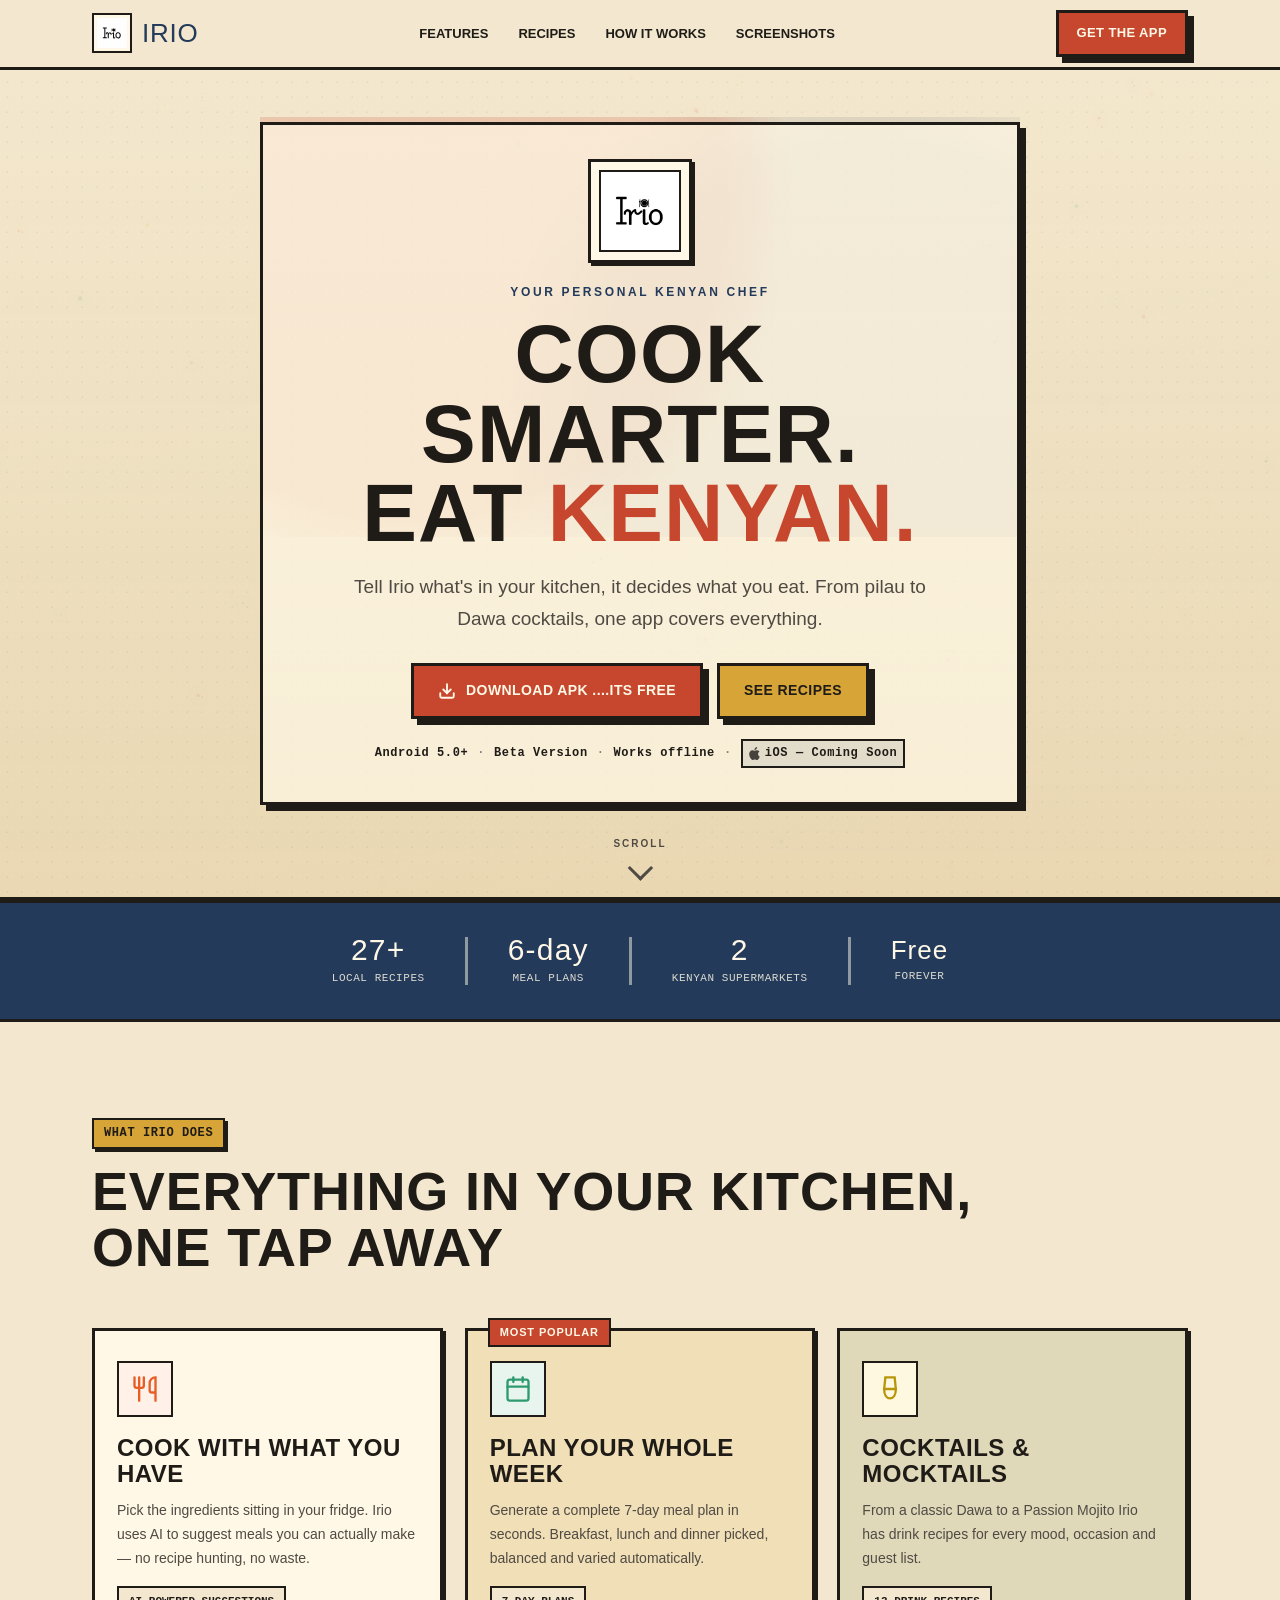
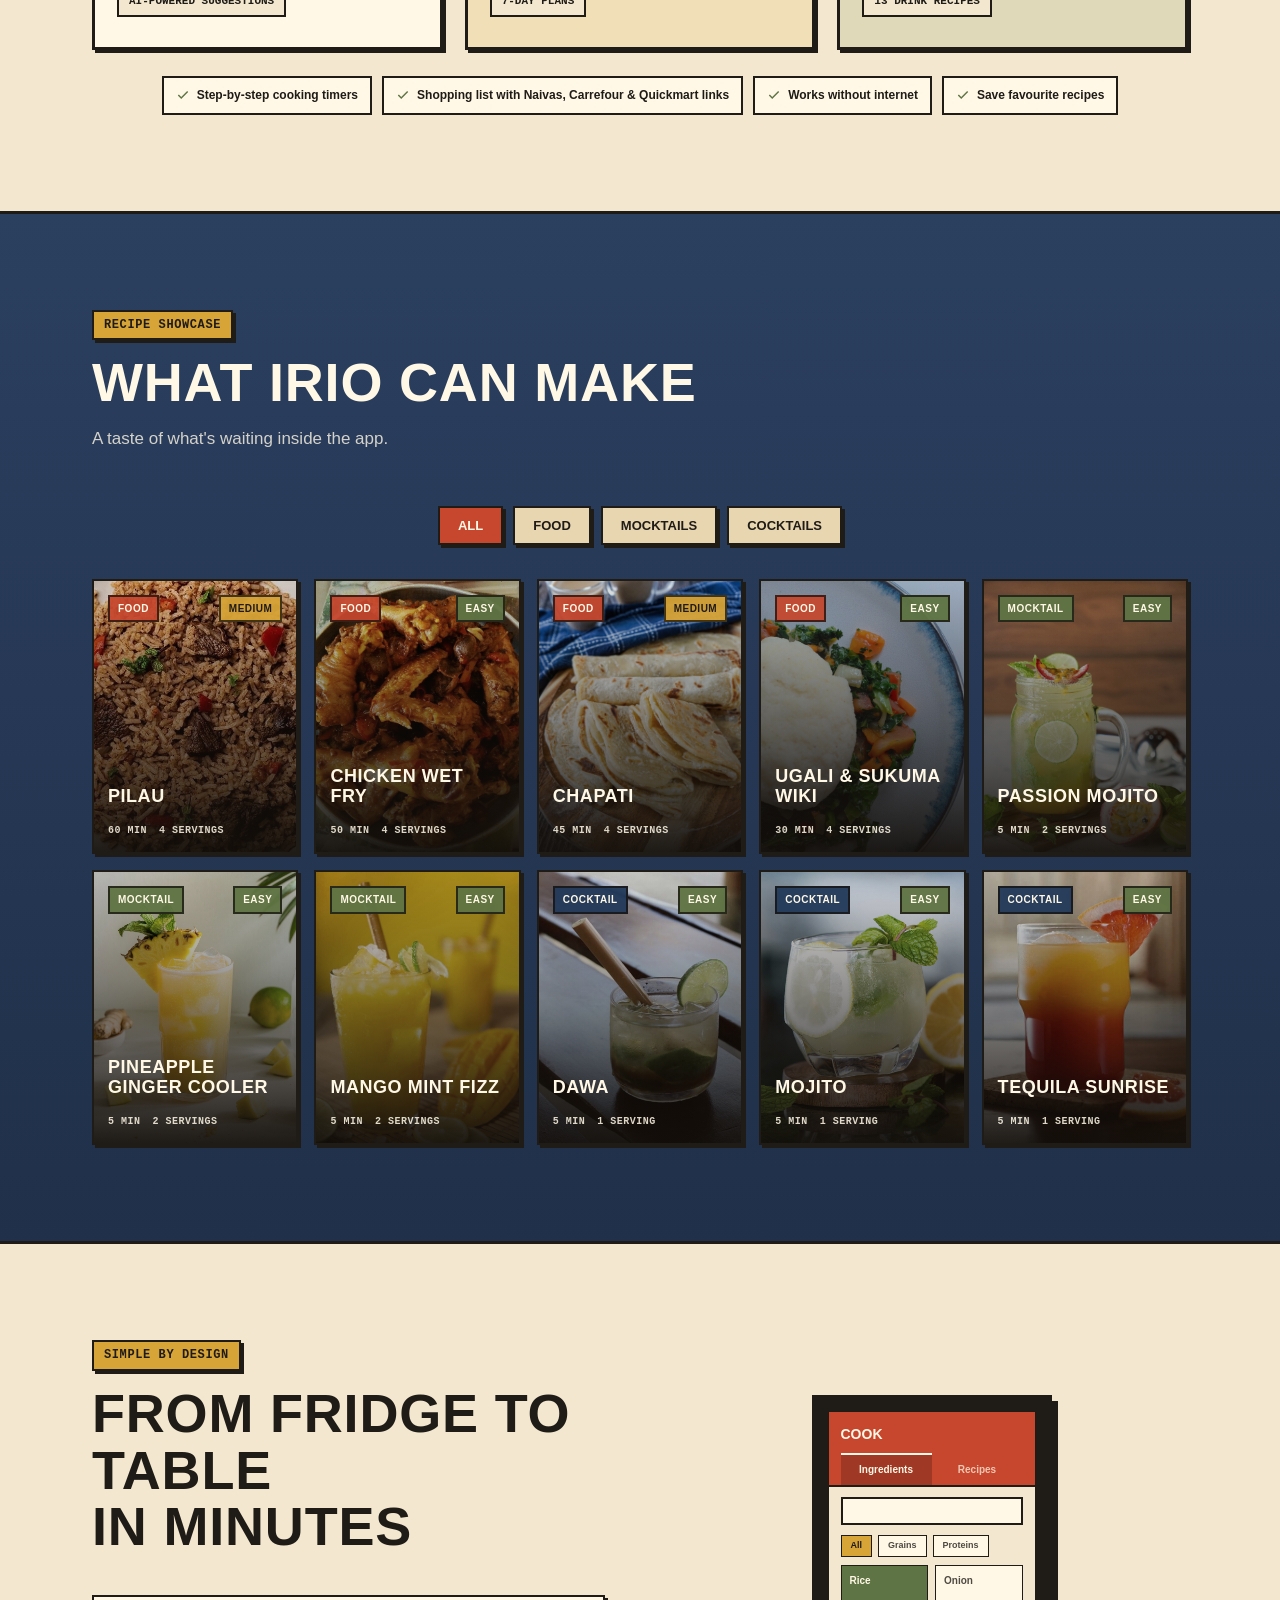
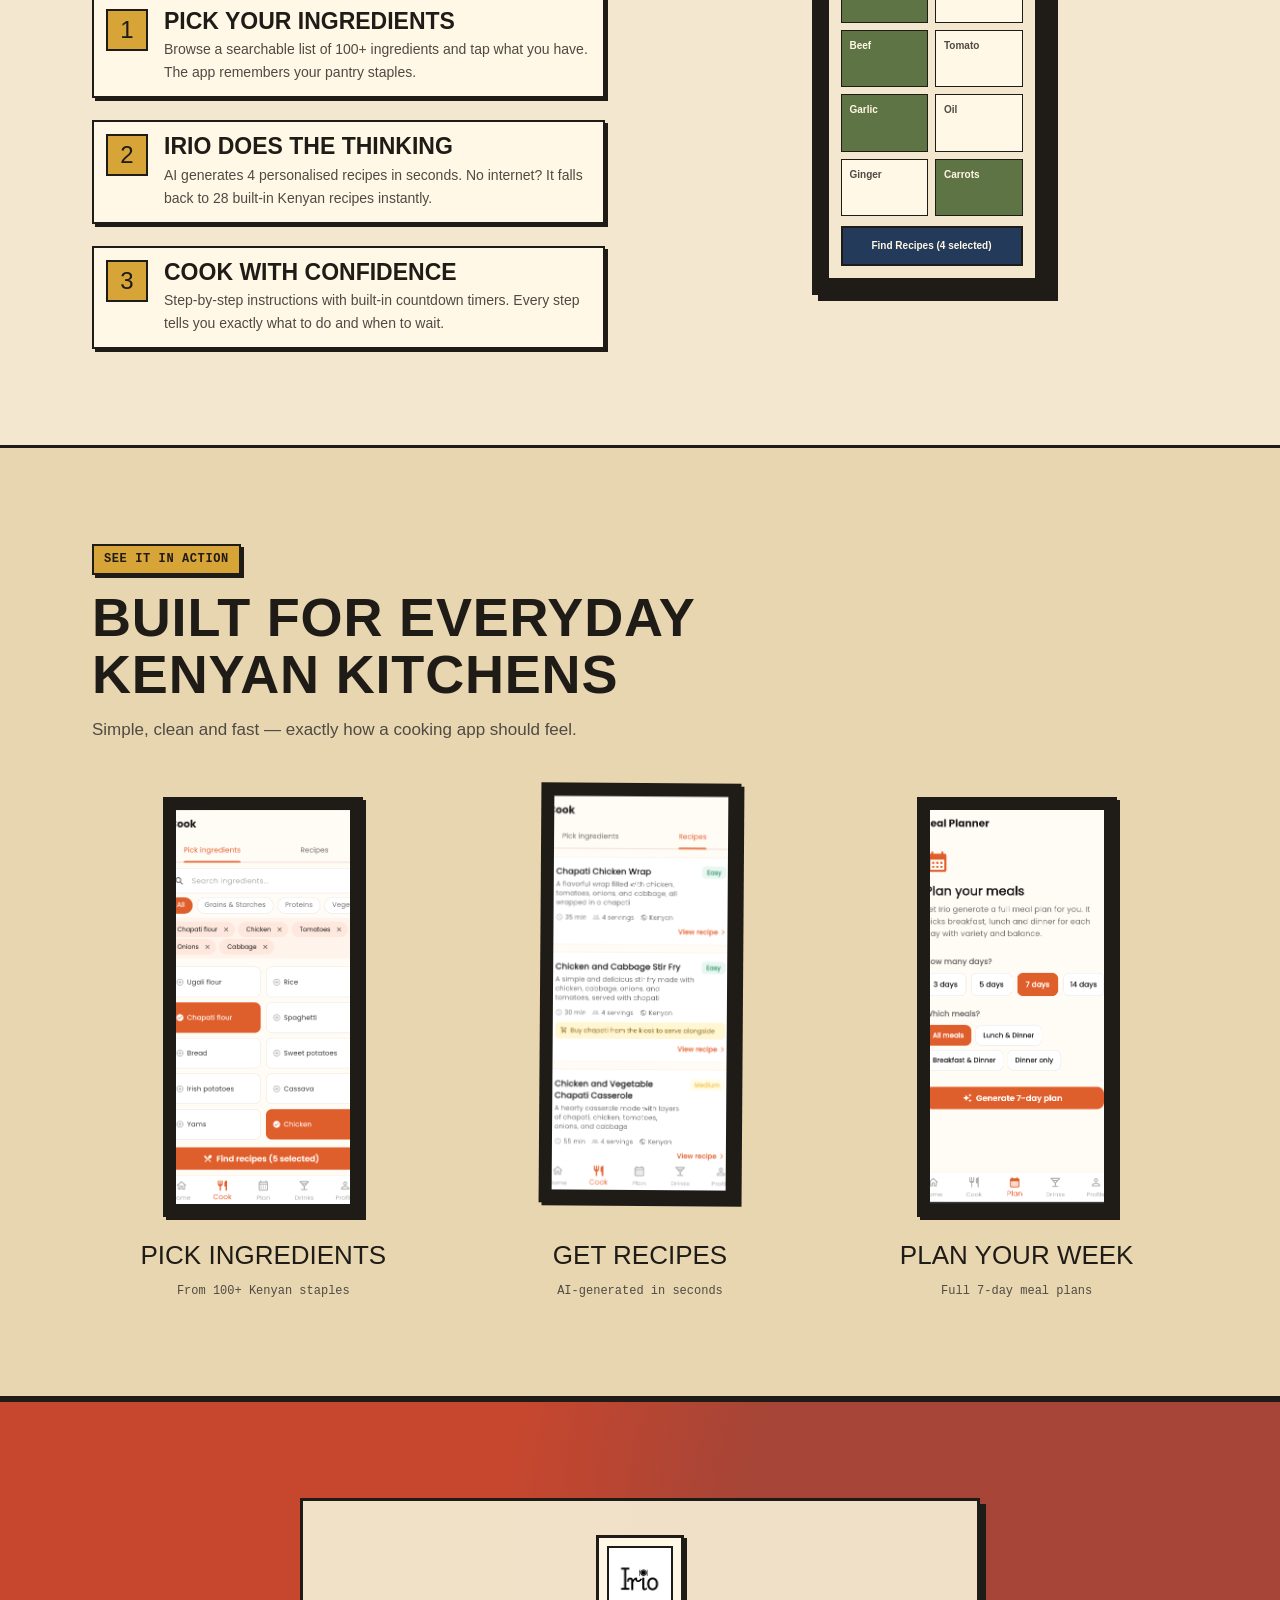
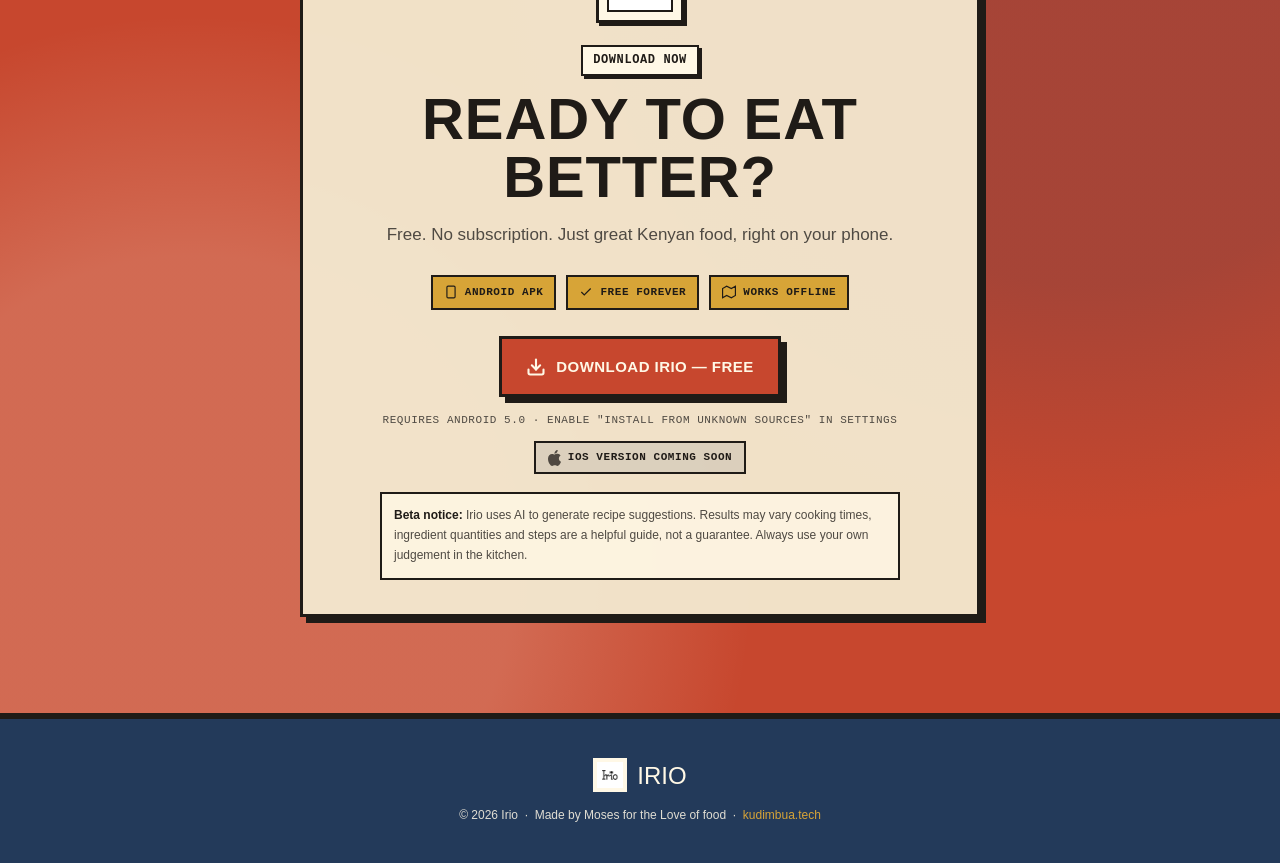
==== commit 12b06c7d: "Revert "Add retro brutalist homepage upgrades with hero status panel, kitchen…"" ====
--- a/index.html
+++ b/index.html
@@ -21,7 +21,6 @@
   <link rel="preconnect" href="https://fonts.gstatic.com" crossorigin>
   <link href="https://fonts.googleapis.com/css2?family=Poppins:ital,wght@0,400;0,500;0,600;0,700;0,800;0,900;1,400&display=swap" rel="stylesheet">
   <link rel="stylesheet" href="css/style.css">
-  <link rel="stylesheet" href="css/retro-upgrades.css">
 </head>
 <body>
 
@@ -92,29 +91,9 @@
           <span>Works offline</span>
           <span class="dot">·</span>
           <span class="ios-coming-soon">
-            <svg width="11" height="13" viewBox="0 0 814 1000" fill="currentColor" aria-hidden="true"><path d="M788.1 340.9c-5.8 4.5-108.2 62.2-108.2 190.5 0 148.4 130.3 200.9 134.2 202.2-.6 3.2-20.8 13.5-50.1 18.3-70.7 11.4-137.1 8.1-171.9-8.4-26.4-12.6-52.3-39.4-79.3-39.3-28.6.2-58.1 27.3-87.5 29.6-38.6 3.1-76.7-23.7-98.9-36.8-28.6-17-55.2-36.1-96.3-33.9-63.3 2.9-116.4 35.2-146.9 83.7-56.7 90-32.7 227.8 38.1 289.7 24.2 21.1 52.7 44.9 90.1 49.3 33.7 4.1 62.7-15.4 96.9-15.4 33.6 0 53.9 15.4 97.1 14.6 40.1-1.2 64.4-21.7 88.4-42.9 31.5-27.5 55.8-69.3 62.5-93.3-71.3-27.1-102.7-108.5-87.8-180.7zm-30.8-120.6c22.6-27.4 37.8-65.4 33.6-103.5-35.6 1.6-75.7 23.9-100.2 51.6-21.5 28.2-40 65-35 103.5 39.4 2.1 76.7-19.3 101.6-51.6z"/></svg>
+            <svg width="11" height="13" viewBox="0 0 814 1000" fill="currentColor" aria-hidden="true"><path d="M788.1 340.9c-5.8 4.5-108.2 62.2-108.2 190.5 0 148.4 130.3 200.9 134.2 202.2-.6 3.2-20.7 71.9-68.7 141.9-42.8 61.6-87.5 123.1-155.5 123.1s-85.5-39.5-164-39.5c-76 0-103.7 40.8-165.9 40.8s-105-57.8-155.5-127.4C46 790.7 0 663 0 541.8c0-194.3 126.4-297.5 250.8-297.5 66.1 0 121.2 43.4 162.7 43.4 39.5 0 101.1-46 176.3-46 28.5 0 130.9 2.6 198.3 99.2zm-234-181.5c31.1-36.9 53.1-88.1 53.1-139.3 0-7.1-.6-14.3-1.9-20.1-50.6 1.9-110.8 33.7-147.1 75.8-28.5 32.4-55.1 83.6-55.1 135.5 0 7.8 1.3 15.6 1.9 18.1 3.2.6 8.4 1.3 13.6 1.3 45.4 0 102.5-30.4 135.5-71.3z"/></svg>
             iOS — Coming Soon
           </span>
-        </div>
-        <div class="hero-status" aria-live="polite">
-          <div class="status-header">
-            <span>irio kitchen status</span>
-            <span class="status-pill">online</span>
-          </div>
-          <div class="status-grid">
-            <div>
-              <span>Pantry</span>
-              <strong>08 items</strong>
-            </div>
-            <div>
-              <span>Match rate</span>
-              <strong>92%</strong>
-            </div>
-            <div>
-              <span>Recipes</span>
-              <strong>24 ready</strong>
-            </div>
-          </div>
         </div>
       </div>
       <a href="#stats" class="hero-scroll" aria-label="Scroll down">
@@ -148,73 +127,6 @@
       </div>
     </section>
 
-    <div class="ticker-wrap" aria-label="Irio features ticker">
-      <div class="ticker-track">
-        <span>Kenyan recipes</span>
-        <span>Smart meal plans</span>
-        <span>Offline cooking</span>
-        <span>No food waste</span>
-        <span>Pantry-first matching</span>
-        <span>Kenyan recipes</span>
-        <span>Smart meal plans</span>
-        <span>Offline cooking</span>
-        <span>No food waste</span>
-        <span>Pantry-first matching</span>
-      </div>
-    </div>
-
-    <section id="kitchen" class="kitchen-demo">
-      <div class="container kitchen-grid">
-        <div class="kitchen-copy reveal">
-          <p class="section-label">What’s in your kitchen?</p>
-          <h2 class="section-title">Pick ingredients.<br>Let Irio do the rest.</h2>
-          <p class="section-sub">Start with what you already have and build a meal around it — no recipe hunting, no wasted groceries.</p>
-          <div class="ingredient-options" aria-label="Ingredient selection demo">
-            <button class="ingredient-chip selected" data-ingredient="rice">Rice</button>
-            <button class="ingredient-chip selected" data-ingredient="beef">Beef</button>
-            <button class="ingredient-chip selected" data-ingredient="onion">Onion</button>
-            <button class="ingredient-chip" data-ingredient="tomato">Tomato</button>
-            <button class="ingredient-chip" data-ingredient="garlic">Garlic</button>
-            <button class="ingredient-chip" data-ingredient="carrot">Carrot</button>
-            <button class="ingredient-chip" data-ingredient="potato">Potato</button>
-            <button class="ingredient-chip" data-ingredient="coriander">Coriander</button>
-            <button class="ingredient-chip" data-ingredient="pilau-masala">Pilau masala</button>
-            <button class="ingredient-chip" data-ingredient="ginger">Ginger</button>
-          </div>
-        </div>
-
-        <div class="match-panel reveal" aria-live="polite">
-          <div class="match-panel-header">
-            <span>kitchen match</span>
-            <span class="match-status">ready</span>
-          </div>
-          <div class="match-card">
-            <span class="match-tag">best match</span>
-            <h3 id="matchName">Beef Pilau</h3>
-            <p id="matchSummary">A fragrant Kenyan rice dish built for the ingredients you already have.</p>
-            <div class="match-stats">
-              <div>
-                <span>Prep</span>
-                <strong id="matchPrep">15 min</strong>
-              </div>
-              <div>
-                <span>Cook</span>
-                <strong id="matchCook">45 min</strong>
-              </div>
-              <div>
-                <span>Serves</span>
-                <strong id="matchServes">4</strong>
-              </div>
-            </div>
-          </div>
-          <div class="match-facts">
-            <div><span>Flavor</span><strong>Warm & spiced</strong></div>
-            <div><span>Best with</span><strong>Fresh salad</strong></div>
-          </div>
-        </div>
-      </div>
-    </section>
-
     <!-- ═══ FEATURES ══════════════════════════════════════════════ -->
     <section id="features">
       <div class="container">
@@ -225,7 +137,7 @@
         <div class="features-grid">
           <div class="feature-card reveal" style="--delay: 0s">
             <div class="feature-icon" style="--icon-bg: #FFF0E8; --icon-color: #E85D26">
-              <svg width="28" height="28" viewBox="0 0 24 24" fill="none" stroke="currentColor" stroke-width="2" stroke-linecap="round"><path d="M3 2v7c0 1.1.9 2 2 2h4a2 2 0 0 0 2-2V2"/><path d="M13 2v7c0 1.1.9 2 2 2h4a2 2 0 0 0 2-2V2"/><path d="M5 12h14"/><path d="M8 12v10"/><path d="M16 12v10"/></svg>
+              <svg width="28" height="28" viewBox="0 0 24 24" fill="none" stroke="currentColor" stroke-width="2" stroke-linecap="round"><path d="M3 2v7c0 1.1.9 2 2 2h4a2 2 0 0 0 2-2V2"/><path d="M7 2v20"/><path d="M21 15V2a5 5 0 0 0-5 5v6c0 1.1.9 2 2 2h3zm0 0v7"/></svg>
             </div>
             <h3>Cook with what you have</h3>
             <p>Pick the ingredients sitting in your fridge. Irio uses AI to suggest meals you can actually make — no recipe hunting, no waste.</p>
@@ -234,7 +146,7 @@
           <div class="feature-card reveal featured-card" style="--delay: 0.1s">
             <div class="feature-badge">Most popular</div>
             <div class="feature-icon" style="--icon-bg: #E8F5EE; --icon-color: #2D9B6F">
-              <svg width="28" height="28" viewBox="0 0 24 24" fill="none" stroke="currentColor" stroke-width="2" stroke-linecap="round"><rect x="3" y="4" width="18" height="18" rx="2"/><line x1="8" y1="2" x2="8" y2="6"/><line x1="16" y1="2" x2="16" y2="6"/><line x1="3" y1="10" x2="21" y2="10"/></svg>
+              <svg width="28" height="28" viewBox="0 0 24 24" fill="none" stroke="currentColor" stroke-width="2" stroke-linecap="round"><rect x="3" y="4" width="18" height="18" rx="2"/><line x1="16" y1="2" x2="16" y2="6"/><line x1="8" y1="2" x2="8" y2="6"/><line x1="3" y1="10" x2="21" y2="10"/></svg>
             </div>
             <h3>Plan your whole week</h3>
             <p>Generate a complete 7-day meal plan in seconds. Breakfast, lunch and dinner picked, balanced and varied automatically.</p>
@@ -242,10 +154,10 @@
           </div>
           <div class="feature-card reveal" style="--delay: 0.2s">
             <div class="feature-icon" style="--icon-bg: #FFF8E0; --icon-color: #B8960A">
-              <svg width="28" height="28" viewBox="0 0 24 24" fill="none" stroke="currentColor" stroke-width="2" stroke-linecap="round"><path d="M8 2h8l1 10H7z"/><path d="M7 12c0 5 2 8 5 8s5-3 5-8"/><path d="M9 7h6"/></svg>
+              <svg width="28" height="28" viewBox="0 0 24 24" fill="none" stroke="currentColor" stroke-width="2" stroke-linecap="round"><path d="M8 2h8l1 10H7z"/><path d="M7 12c0 5 2 8 5 8s5-3 5-8"/></svg>
             </div>
             <h3>Cocktails &amp; Mocktails</h3>
-            <p>From a classic Dawa to a Passion Mojito, Irio has drink recipes for every mood, occasion and guest list.</p>
+            <p>From a classic Dawa to a Passion Mojito  Irio has drink recipes for every mood, occasion and guest list.</p>
             <div class="feature-chip">13 drink recipes</div>
           </div>
         </div>
@@ -649,11 +561,11 @@
         </a>
         <p class="dl-note reveal">Requires Android 5.0 · Enable "Install from unknown sources" in settings</p>
         <div class="ios-soon-wrap reveal">
-          <svg width="13" height="16" viewBox="0 0 814 1000" fill="currentColor" aria-hidden="true"><path d="M788.1 340.9c-5.8 4.5-108.2 62.2-108.2 190.5 0 148.4 130.3 200.9 134.2 202.2-.6 3.2-20.8 13.5-50.1 18.3-70.7 11.4-137.1 8.1-171.9-8.4-26.4-12.6-52.3-39.4-79.3-39.3-28.6.2-58.1 27.3-87.5 29.6-38.6 3.1-76.7-23.7-98.9-36.8-28.6-17-55.2-36.1-96.3-33.9-63.3 2.9-116.4 35.2-146.9 83.7-56.7 90-32.7 227.8 38.1 289.7 24.2 21.1 52.7 44.9 90.1 49.3 33.7 4.1 62.7-15.4 96.9-15.4 33.6 0 53.9 15.4 97.1 14.6 40.1-1.2 64.4-21.7 88.4-42.9 31.5-27.5 55.8-69.3 62.5-93.3-71.3-27.1-102.7-108.5-87.8-180.7zm-30.8-120.6c22.6-27.4 37.8-65.4 33.6-103.5-35.6 1.6-75.7 23.9-100.2 51.6-21.5 28.2-40 65-35 103.5 39.4 2.1 76.7-19.3 101.6-51.6z"/></svg>
+          <svg width="13" height="16" viewBox="0 0 814 1000" fill="currentColor" aria-hidden="true"><path d="M788.1 340.9c-5.8 4.5-108.2 62.2-108.2 190.5 0 148.4 130.3 200.9 134.2 202.2-.6 3.2-20.7 71.9-68.7 141.9-42.8 61.6-87.5 123.1-155.5 123.1s-85.5-39.5-164-39.5c-76 0-103.7 40.8-165.9 40.8s-105-57.8-155.5-127.4C46 790.7 0 663 0 541.8c0-194.3 126.4-297.5 250.8-297.5 66.1 0 121.2 43.4 162.7 43.4 39.5 0 101.1-46 176.3-46 28.5 0 130.9 2.6 198.3 99.2zm-234-181.5c31.1-36.9 53.1-88.1 53.1-139.3 0-7.1-.6-14.3-1.9-20.1-50.6 1.9-110.8 33.7-147.1 75.8-28.5 32.4-55.1 83.6-55.1 135.5 0 7.8 1.3 15.6 1.9 18.1 3.2.6 8.4 1.3 13.6 1.3 45.4 0 102.5-30.4 135.5-71.3z"/></svg>
           iOS version coming soon
         </div>
         <div class="dl-disclaimer reveal">
-          <strong>Beta notice:</strong> Irio uses AI to generate recipe suggestions. Results may vary cooking times, ingredient quantities and steps are a helpful guide, not a guarantee. Always use common sense in the kitchen.
+          <strong>Beta notice:</strong> Irio uses AI to generate recipe suggestions. Results may vary cooking times, ingredient quantities and steps are a helpful guide, not a guarantee. Always use your own judgement in the kitchen.
         </div>
       </div>
     </section>
@@ -667,11 +579,10 @@
         <img src="images/Irio.png" alt="Irio">
         <span>Irio</span>
       </a>
-      <p class="footer-copy">© 2026 Irio &nbsp;·&nbsp; Made by Moses for the Love of food &nbsp;·&nbsp; <a href="https://kudimbua.tech">kudimbua.tech</a></p>
+<p class="footer-copy">© 2026 Irio &nbsp;·&nbsp; Made by Moses for the Love of food &nbsp;·&nbsp; <a href="kudimbua.tech">kudimbua.tech</a></p>
     </div>
   </footer>
 
   <script src="js/main.js"></script>
-  <script src="js/retro-upgrades.js"></script>
 </body>
 </html>
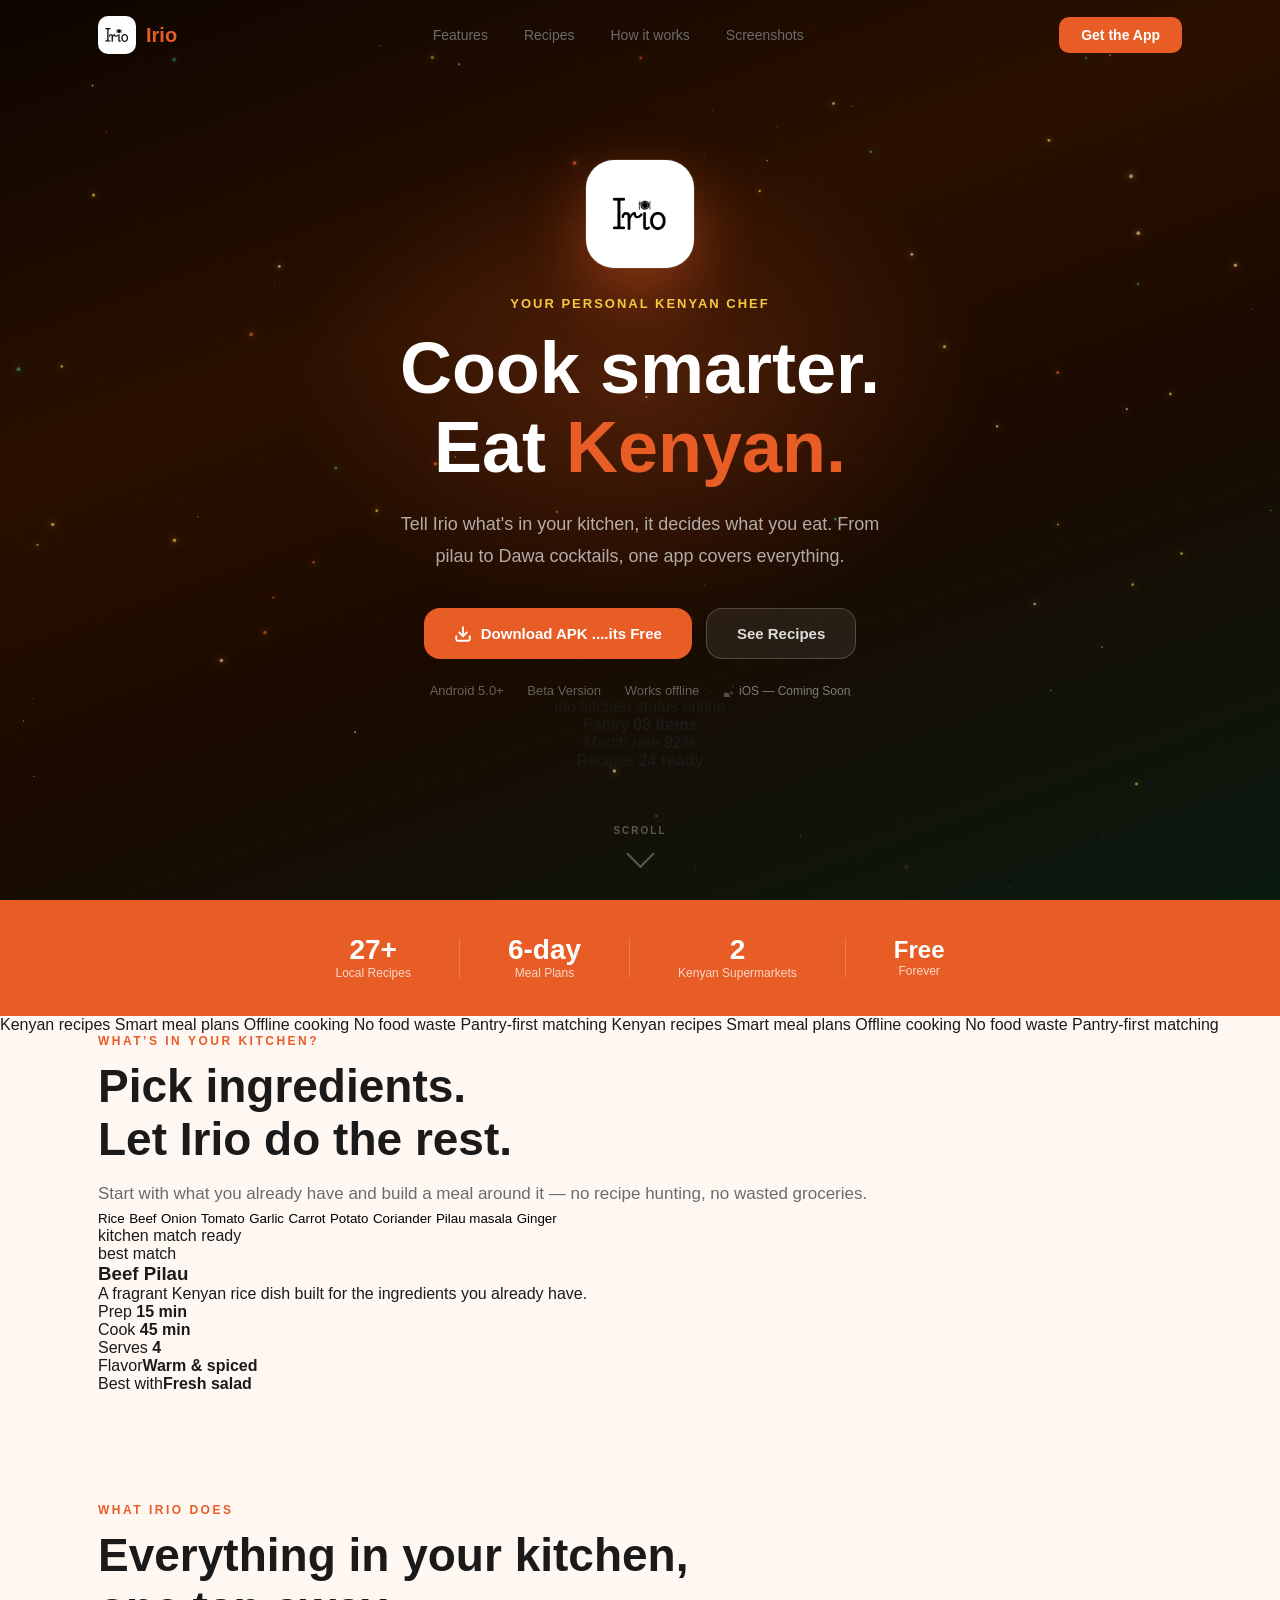
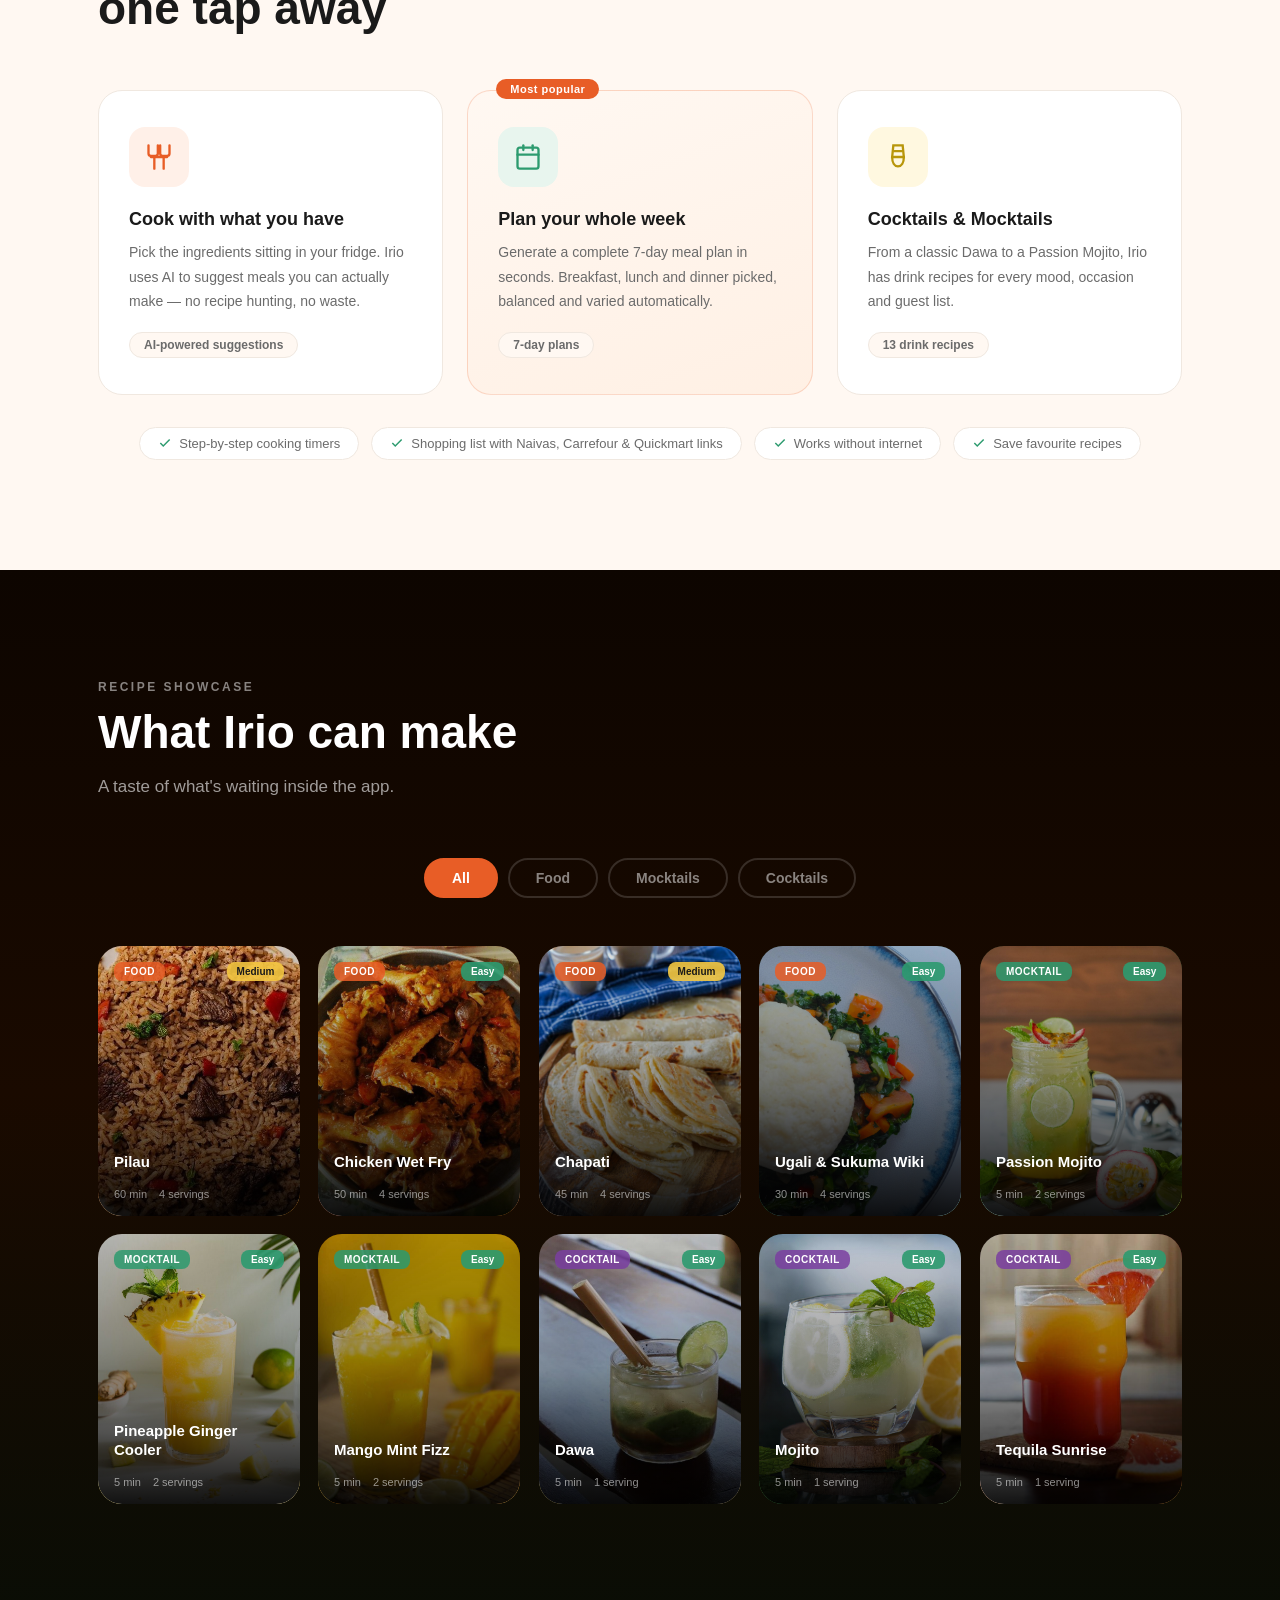
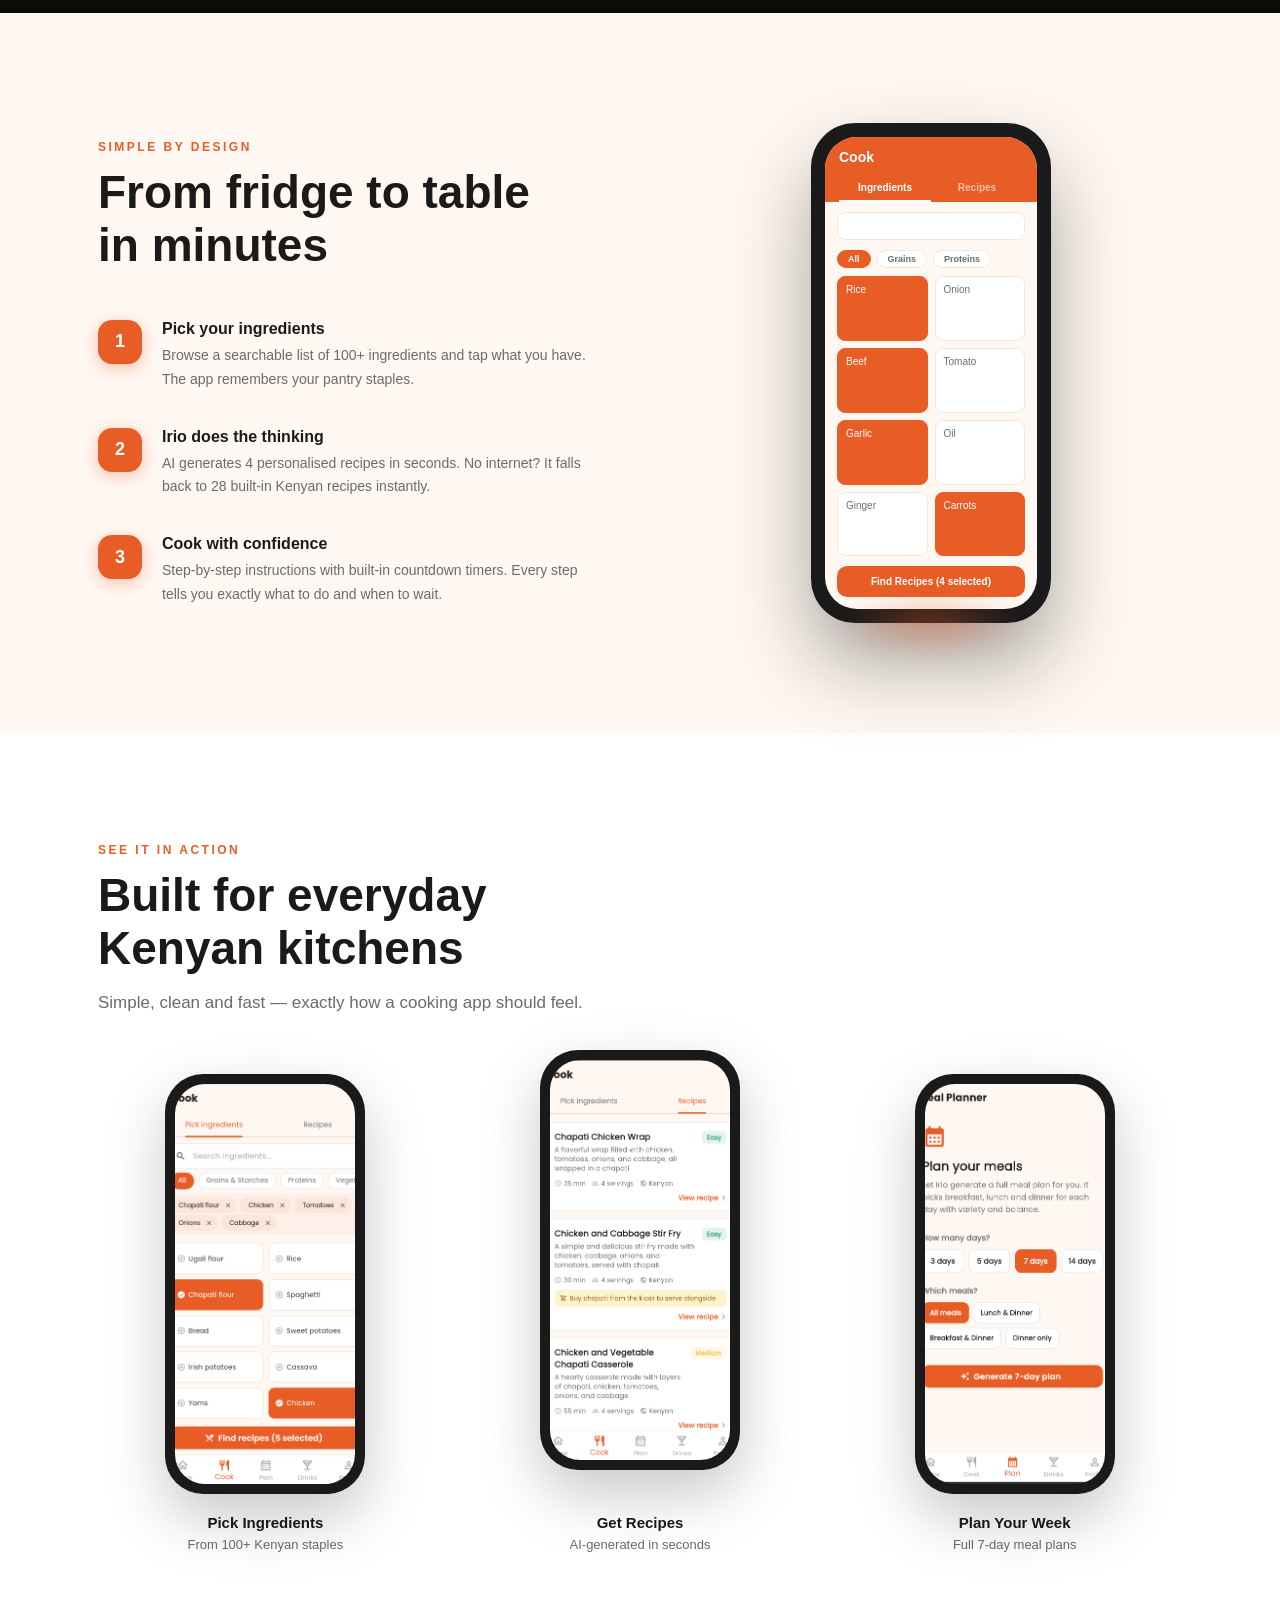
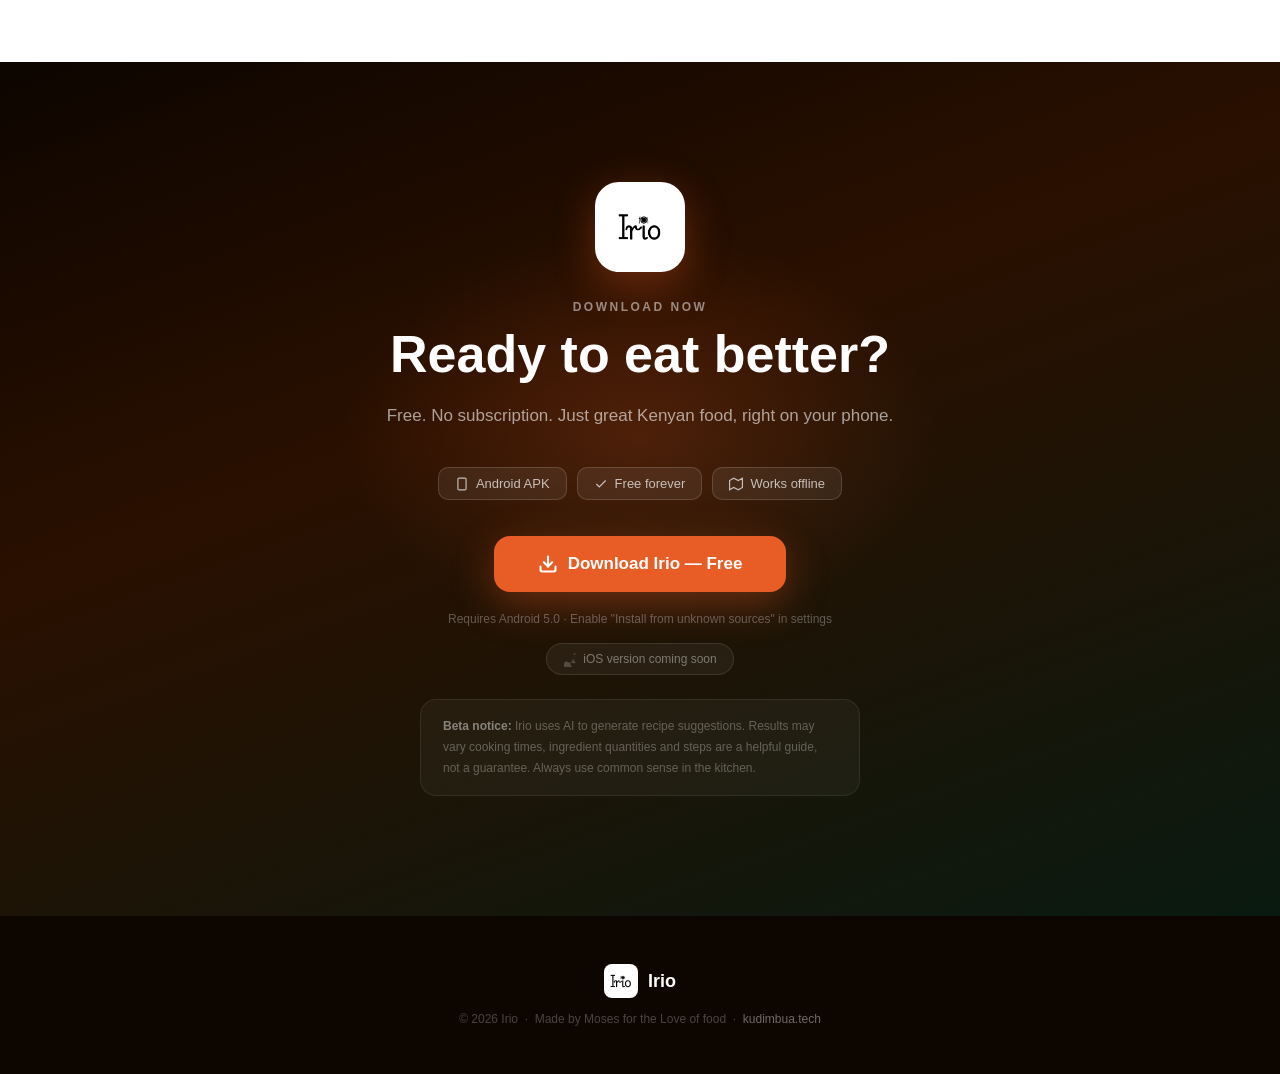
==== commit eeefb797: "Revert "Apply remaining changes" This reverts commit c437989947cb2e8cc99f14c7a160c10cf35f9c3a.  Co-a" ====
--- a/index.html
+++ b/index.html
@@ -21,6 +21,7 @@
   <link rel="preconnect" href="https://fonts.gstatic.com" crossorigin>
   <link href="https://fonts.googleapis.com/css2?family=Poppins:ital,wght@0,400;0,500;0,600;0,700;0,800;0,900;1,400&display=swap" rel="stylesheet">
   <link rel="stylesheet" href="css/style.css">
+  <link rel="stylesheet" href="css/retro-upgrades.css">
 </head>
 <body>
 
@@ -91,9 +92,29 @@
           <span>Works offline</span>
           <span class="dot">·</span>
           <span class="ios-coming-soon">
-            <svg width="11" height="13" viewBox="0 0 814 1000" fill="currentColor" aria-hidden="true"><path d="M788.1 340.9c-5.8 4.5-108.2 62.2-108.2 190.5 0 148.4 130.3 200.9 134.2 202.2-.6 3.2-20.7 71.9-68.7 141.9-42.8 61.6-87.5 123.1-155.5 123.1s-85.5-39.5-164-39.5c-76 0-103.7 40.8-165.9 40.8s-105-57.8-155.5-127.4C46 790.7 0 663 0 541.8c0-194.3 126.4-297.5 250.8-297.5 66.1 0 121.2 43.4 162.7 43.4 39.5 0 101.1-46 176.3-46 28.5 0 130.9 2.6 198.3 99.2zm-234-181.5c31.1-36.9 53.1-88.1 53.1-139.3 0-7.1-.6-14.3-1.9-20.1-50.6 1.9-110.8 33.7-147.1 75.8-28.5 32.4-55.1 83.6-55.1 135.5 0 7.8 1.3 15.6 1.9 18.1 3.2.6 8.4 1.3 13.6 1.3 45.4 0 102.5-30.4 135.5-71.3z"/></svg>
+            <svg width="11" height="13" viewBox="0 0 814 1000" fill="currentColor" aria-hidden="true"><path d="M788.1 340.9c-5.8 4.5-108.2 62.2-108.2 190.5 0 148.4 130.3 200.9 134.2 202.2-.6 3.2-20.8 13.5-50.1 18.3-70.7 11.4-137.1 8.1-171.9-8.4-26.4-12.6-52.3-39.4-79.3-39.3-28.6.2-58.1 27.3-87.5 29.6-38.6 3.1-76.7-23.7-98.9-36.8-28.6-17-55.2-36.1-96.3-33.9-63.3 2.9-116.4 35.2-146.9 83.7-56.7 90-32.7 227.8 38.1 289.7 24.2 21.1 52.7 44.9 90.1 49.3 33.7 4.1 62.7-15.4 96.9-15.4 33.6 0 53.9 15.4 97.1 14.6 40.1-1.2 64.4-21.7 88.4-42.9 31.5-27.5 55.8-69.3 62.5-93.3-71.3-27.1-102.7-108.5-87.8-180.7zm-30.8-120.6c22.6-27.4 37.8-65.4 33.6-103.5-35.6 1.6-75.7 23.9-100.2 51.6-21.5 28.2-40 65-35 103.5 39.4 2.1 76.7-19.3 101.6-51.6z"/></svg>
             iOS — Coming Soon
           </span>
+        </div>
+        <div class="hero-status" aria-live="polite">
+          <div class="status-header">
+            <span>irio kitchen status</span>
+            <span class="status-pill">online</span>
+          </div>
+          <div class="status-grid">
+            <div>
+              <span>Pantry</span>
+              <strong>08 items</strong>
+            </div>
+            <div>
+              <span>Match rate</span>
+              <strong>92%</strong>
+            </div>
+            <div>
+              <span>Recipes</span>
+              <strong>24 ready</strong>
+            </div>
+          </div>
         </div>
       </div>
       <a href="#stats" class="hero-scroll" aria-label="Scroll down">
@@ -127,6 +148,73 @@
       </div>
     </section>
 
+    <div class="ticker-wrap" aria-label="Irio features ticker">
+      <div class="ticker-track">
+        <span>Kenyan recipes</span>
+        <span>Smart meal plans</span>
+        <span>Offline cooking</span>
+        <span>No food waste</span>
+        <span>Pantry-first matching</span>
+        <span>Kenyan recipes</span>
+        <span>Smart meal plans</span>
+        <span>Offline cooking</span>
+        <span>No food waste</span>
+        <span>Pantry-first matching</span>
+      </div>
+    </div>
+
+    <section id="kitchen" class="kitchen-demo">
+      <div class="container kitchen-grid">
+        <div class="kitchen-copy reveal">
+          <p class="section-label">What’s in your kitchen?</p>
+          <h2 class="section-title">Pick ingredients.<br>Let Irio do the rest.</h2>
+          <p class="section-sub">Start with what you already have and build a meal around it — no recipe hunting, no wasted groceries.</p>
+          <div class="ingredient-options" aria-label="Ingredient selection demo">
+            <button class="ingredient-chip selected" data-ingredient="rice">Rice</button>
+            <button class="ingredient-chip selected" data-ingredient="beef">Beef</button>
+            <button class="ingredient-chip selected" data-ingredient="onion">Onion</button>
+            <button class="ingredient-chip" data-ingredient="tomato">Tomato</button>
+            <button class="ingredient-chip" data-ingredient="garlic">Garlic</button>
+            <button class="ingredient-chip" data-ingredient="carrot">Carrot</button>
+            <button class="ingredient-chip" data-ingredient="potato">Potato</button>
+            <button class="ingredient-chip" data-ingredient="coriander">Coriander</button>
+            <button class="ingredient-chip" data-ingredient="pilau-masala">Pilau masala</button>
+            <button class="ingredient-chip" data-ingredient="ginger">Ginger</button>
+          </div>
+        </div>
+
+        <div class="match-panel reveal" aria-live="polite">
+          <div class="match-panel-header">
+            <span>kitchen match</span>
+            <span class="match-status">ready</span>
+          </div>
+          <div class="match-card">
+            <span class="match-tag">best match</span>
+            <h3 id="matchName">Beef Pilau</h3>
+            <p id="matchSummary">A fragrant Kenyan rice dish built for the ingredients you already have.</p>
+            <div class="match-stats">
+              <div>
+                <span>Prep</span>
+                <strong id="matchPrep">15 min</strong>
+              </div>
+              <div>
+                <span>Cook</span>
+                <strong id="matchCook">45 min</strong>
+              </div>
+              <div>
+                <span>Serves</span>
+                <strong id="matchServes">4</strong>
+              </div>
+            </div>
+          </div>
+          <div class="match-facts">
+            <div><span>Flavor</span><strong>Warm & spiced</strong></div>
+            <div><span>Best with</span><strong>Fresh salad</strong></div>
+          </div>
+        </div>
+      </div>
+    </section>
+
     <!-- ═══ FEATURES ══════════════════════════════════════════════ -->
     <section id="features">
       <div class="container">
@@ -137,7 +225,7 @@
         <div class="features-grid">
           <div class="feature-card reveal" style="--delay: 0s">
             <div class="feature-icon" style="--icon-bg: #FFF0E8; --icon-color: #E85D26">
-              <svg width="28" height="28" viewBox="0 0 24 24" fill="none" stroke="currentColor" stroke-width="2" stroke-linecap="round"><path d="M3 2v7c0 1.1.9 2 2 2h4a2 2 0 0 0 2-2V2"/><path d="M7 2v20"/><path d="M21 15V2a5 5 0 0 0-5 5v6c0 1.1.9 2 2 2h3zm0 0v7"/></svg>
+              <svg width="28" height="28" viewBox="0 0 24 24" fill="none" stroke="currentColor" stroke-width="2" stroke-linecap="round"><path d="M3 2v7c0 1.1.9 2 2 2h4a2 2 0 0 0 2-2V2"/><path d="M13 2v7c0 1.1.9 2 2 2h4a2 2 0 0 0 2-2V2"/><path d="M5 12h14"/><path d="M8 12v10"/><path d="M16 12v10"/></svg>
             </div>
             <h3>Cook with what you have</h3>
             <p>Pick the ingredients sitting in your fridge. Irio uses AI to suggest meals you can actually make — no recipe hunting, no waste.</p>
@@ -146,7 +234,7 @@
           <div class="feature-card reveal featured-card" style="--delay: 0.1s">
             <div class="feature-badge">Most popular</div>
             <div class="feature-icon" style="--icon-bg: #E8F5EE; --icon-color: #2D9B6F">
-              <svg width="28" height="28" viewBox="0 0 24 24" fill="none" stroke="currentColor" stroke-width="2" stroke-linecap="round"><rect x="3" y="4" width="18" height="18" rx="2"/><line x1="16" y1="2" x2="16" y2="6"/><line x1="8" y1="2" x2="8" y2="6"/><line x1="3" y1="10" x2="21" y2="10"/></svg>
+              <svg width="28" height="28" viewBox="0 0 24 24" fill="none" stroke="currentColor" stroke-width="2" stroke-linecap="round"><rect x="3" y="4" width="18" height="18" rx="2"/><line x1="8" y1="2" x2="8" y2="6"/><line x1="16" y1="2" x2="16" y2="6"/><line x1="3" y1="10" x2="21" y2="10"/></svg>
             </div>
             <h3>Plan your whole week</h3>
             <p>Generate a complete 7-day meal plan in seconds. Breakfast, lunch and dinner picked, balanced and varied automatically.</p>
@@ -154,10 +242,10 @@
           </div>
           <div class="feature-card reveal" style="--delay: 0.2s">
             <div class="feature-icon" style="--icon-bg: #FFF8E0; --icon-color: #B8960A">
-              <svg width="28" height="28" viewBox="0 0 24 24" fill="none" stroke="currentColor" stroke-width="2" stroke-linecap="round"><path d="M8 2h8l1 10H7z"/><path d="M7 12c0 5 2 8 5 8s5-3 5-8"/></svg>
+              <svg width="28" height="28" viewBox="0 0 24 24" fill="none" stroke="currentColor" stroke-width="2" stroke-linecap="round"><path d="M8 2h8l1 10H7z"/><path d="M7 12c0 5 2 8 5 8s5-3 5-8"/><path d="M9 7h6"/></svg>
             </div>
             <h3>Cocktails &amp; Mocktails</h3>
-            <p>From a classic Dawa to a Passion Mojito  Irio has drink recipes for every mood, occasion and guest list.</p>
+            <p>From a classic Dawa to a Passion Mojito, Irio has drink recipes for every mood, occasion and guest list.</p>
             <div class="feature-chip">13 drink recipes</div>
           </div>
         </div>
@@ -186,10 +274,10 @@
     <!-- ═══ RECIPES ════════════════════════════════════════════════ -->
     <section id="recipes">
       <div class="container">
-        <div class="section-header reveal">
+        <div class="section-header reveal" style="color: white">
           <p class="section-label light">Recipe showcase</p>
-          <h2 class="section-title">What Irio can make</h2>
-          <p class="section-sub">A taste of what's waiting inside the app.</p>
+          <h2 class="section-title" style="color: white">What Irio can make</h2>
+          <p class="section-sub" style="color: rgba(255,255,255,0.6)">A taste of what's waiting inside the app.</p>
         </div>
         <div class="recipe-tabs reveal">
           <button class="recipe-tab active" data-filter="all">All</button>
@@ -561,11 +649,11 @@
         </a>
         <p class="dl-note reveal">Requires Android 5.0 · Enable "Install from unknown sources" in settings</p>
         <div class="ios-soon-wrap reveal">
-          <svg width="13" height="16" viewBox="0 0 814 1000" fill="currentColor" aria-hidden="true"><path d="M788.1 340.9c-5.8 4.5-108.2 62.2-108.2 190.5 0 148.4 130.3 200.9 134.2 202.2-.6 3.2-20.7 71.9-68.7 141.9-42.8 61.6-87.5 123.1-155.5 123.1s-85.5-39.5-164-39.5c-76 0-103.7 40.8-165.9 40.8s-105-57.8-155.5-127.4C46 790.7 0 663 0 541.8c0-194.3 126.4-297.5 250.8-297.5 66.1 0 121.2 43.4 162.7 43.4 39.5 0 101.1-46 176.3-46 28.5 0 130.9 2.6 198.3 99.2zm-234-181.5c31.1-36.9 53.1-88.1 53.1-139.3 0-7.1-.6-14.3-1.9-20.1-50.6 1.9-110.8 33.7-147.1 75.8-28.5 32.4-55.1 83.6-55.1 135.5 0 7.8 1.3 15.6 1.9 18.1 3.2.6 8.4 1.3 13.6 1.3 45.4 0 102.5-30.4 135.5-71.3z"/></svg>
+          <svg width="13" height="16" viewBox="0 0 814 1000" fill="currentColor" aria-hidden="true"><path d="M788.1 340.9c-5.8 4.5-108.2 62.2-108.2 190.5 0 148.4 130.3 200.9 134.2 202.2-.6 3.2-20.8 13.5-50.1 18.3-70.7 11.4-137.1 8.1-171.9-8.4-26.4-12.6-52.3-39.4-79.3-39.3-28.6.2-58.1 27.3-87.5 29.6-38.6 3.1-76.7-23.7-98.9-36.8-28.6-17-55.2-36.1-96.3-33.9-63.3 2.9-116.4 35.2-146.9 83.7-56.7 90-32.7 227.8 38.1 289.7 24.2 21.1 52.7 44.9 90.1 49.3 33.7 4.1 62.7-15.4 96.9-15.4 33.6 0 53.9 15.4 97.1 14.6 40.1-1.2 64.4-21.7 88.4-42.9 31.5-27.5 55.8-69.3 62.5-93.3-71.3-27.1-102.7-108.5-87.8-180.7zm-30.8-120.6c22.6-27.4 37.8-65.4 33.6-103.5-35.6 1.6-75.7 23.9-100.2 51.6-21.5 28.2-40 65-35 103.5 39.4 2.1 76.7-19.3 101.6-51.6z"/></svg>
           iOS version coming soon
         </div>
         <div class="dl-disclaimer reveal">
-          <strong>Beta notice:</strong> Irio uses AI to generate recipe suggestions. Results may vary cooking times, ingredient quantities and steps are a helpful guide, not a guarantee. Always use your own judgement in the kitchen.
+          <strong>Beta notice:</strong> Irio uses AI to generate recipe suggestions. Results may vary cooking times, ingredient quantities and steps are a helpful guide, not a guarantee. Always use common sense in the kitchen.
         </div>
       </div>
     </section>
@@ -579,10 +667,11 @@
         <img src="images/Irio.png" alt="Irio">
         <span>Irio</span>
       </a>
-<p class="footer-copy">© 2026 Irio &nbsp;·&nbsp; Made by Moses for the Love of food &nbsp;·&nbsp; <a href="kudimbua.tech">kudimbua.tech</a></p>
+      <p class="footer-copy">© 2026 Irio &nbsp;·&nbsp; Made by Moses for the Love of food &nbsp;·&nbsp; <a href="https://kudimbua.tech">kudimbua.tech</a></p>
     </div>
   </footer>
 
   <script src="js/main.js"></script>
+  <script src="js/retro-upgrades.js"></script>
 </body>
 </html>
--- a/css/style.css
+++ b/css/style.css
@@ -1,1260 +1,733 @@
 /* =============================================================
    IRIO — Landing Page Styles
-   Retro vintage + restrained brutalist refresh
+   Brand: #E85D26 (orange) · #2D9B6F (green) · #F5C842 (yellow)
+   Font: Poppins
    ============================================================= */
 
+/* ─── 1. Custom Properties ──────────────────────────────────── */
 :root {
-  --paper: #f3e8cf;
-  --paper-2: #e8d6b0;
-  --ink: #1f1b17;
-  --ink-soft: #4f4a43;
-  --tomato: #c7472e;
-  --tomato-dark: #9e3724;
-  --mustard: #d7a437;
-  --avocado: #5f7444;
-  --deep-blue: #233a5a;
-  --cream: #fff8e6;
-  --white: #ffffff;
-
-  --nav-h: 70px;
-  --radius-sm: 2px;
-  --radius-md: 4px;
-  --radius-lg: 8px;
-
-  --line: 3px solid var(--ink);
-  --line-thin: 2px solid var(--ink);
-  --hard-shadow: 6px 6px 0 var(--ink);
-  --hard-shadow-sm: 3px 3px 0 var(--ink);
-}
-
+  --primary:       #E85D26;
+  --primary-dark:  #C44E1E;
+  --primary-light: #FF7A45;
+  --secondary:     #2D9B6F;
+  --accent:        #F5C842;
+  --surface:       #FFF8F2;
+  --dark:          #1A1A1A;
+  --dark-2:        #2A1A0A;
+  --text:          #1A1A1A;
+  --text-2:        #6B6B6B;
+  --text-3:        #AAAAAA;
+  --border:        #F0E8E0;
+  --white:         #FFFFFF;
+  --nav-h:         70px;
+  --radius-sm:     10px;
+  --radius-md:     16px;
+  --radius-lg:     24px;
+  --radius-xl:     32px;
+  --shadow-sm:     0 2px 12px rgba(0,0,0,0.06);
+  --shadow-md:     0 8px 32px rgba(0,0,0,0.10);
+  --shadow-lg:     0 20px 60px rgba(0,0,0,0.16);
+  --shadow-orange: 0 12px 40px rgba(232,93,38,0.35);
+}
+
+/* ─── 2. Reset & Base ───────────────────────────────────────── */
 *, *::before, *::after { box-sizing: border-box; margin: 0; padding: 0; }
 html { scroll-behavior: smooth; font-size: 16px; }
 body {
-  font-family: "Trebuchet MS", "Segoe UI", Arial, sans-serif;
-  background: var(--paper);
-  color: var(--ink);
+  font-family: 'Poppins', sans-serif;
+  background: var(--surface);
+  color: var(--text);
   overflow-x: hidden;
-  position: relative;
-  line-height: 1.55;
-}
-body::before {
-  content: "";
-  position: fixed;
-  inset: 0;
-  z-index: -1;
-  pointer-events: none;
-  background:
-    radial-gradient(rgba(20, 16, 12, 0.09) 0.6px, transparent 0.8px) 0 0/6px 6px,
-    linear-gradient(165deg, rgba(255, 251, 238, 0.42), rgba(227, 203, 158, 0.32));
+  -webkit-font-smoothing: antialiased;
 }
 img { max-width: 100%; display: block; }
 a { text-decoration: none; color: inherit; }
 ul { list-style: none; }
 button { font-family: inherit; border: none; background: none; cursor: pointer; }
 
-:focus-visible {
-  outline: 3px dashed var(--deep-blue);
-  outline-offset: 3px;
-}
-
-.section-label,
-.hero-meta,
-.rc-meta,
-.dl-note,
-.dl-badge,
-.ios-coming-soon,
-.ios-soon-wrap,
-.stat-label {
-  font-family: "Courier New", Courier, "Lucida Console", monospace;
-  letter-spacing: 0.05em;
-}
-
+/* ─── 3. Typography ─────────────────────────────────────────── */
 .section-label {
-  display: inline-block;
   font-size: 12px;
   font-weight: 700;
+  letter-spacing: 2.5px;
   text-transform: uppercase;
-  color: var(--ink);
-  margin-bottom: 14px;
-  background: var(--mustard);
-  border: var(--line-thin);
-  padding: 4px 10px;
-  box-shadow: var(--hard-shadow-sm);
-}
-.section-label.light {
-  color: var(--ink);
-  background: var(--cream);
-}
-.section-title,
-.hero-title,
-.dl-title {
-  font-family: Impact, Haettenschweiler, "Arial Narrow Bold", "Franklin Gothic Condensed", sans-serif;
-  letter-spacing: 0.015em;
-  text-transform: uppercase;
-}
+  color: var(--primary);
+  margin-bottom: 12px;
+}
+.section-label.light { color: rgba(255,255,255,0.5); }
 .section-title {
-  font-size: clamp(30px, 4.6vw, 54px);
-  line-height: 1.05;
-  color: var(--ink);
+  font-size: clamp(28px, 4.5vw, 46px);
+  font-weight: 800;
+  line-height: 1.15;
+  color: var(--text);
 }
 .section-sub {
   font-size: 17px;
-  color: var(--ink-soft);
+  color: var(--text-2);
   line-height: 1.7;
   margin-top: 14px;
 }
-.section-header { margin-bottom: 52px; }
-
-.container { max-width: 1140px; margin: 0 auto; padding: 0 22px; }
-
+.section-header { margin-bottom: 56px; }
+
+/* ─── 4. Layout ─────────────────────────────────────────────── */
+.container { max-width: 1140px; margin: 0 auto; padding: 0 28px; }
+
+/* ─── 5. Scroll Progress ────────────────────────────────────── */
 #scroll-progress {
-  position: fixed;
-  top: 0;
-  left: 0;
-  z-index: 220;
-  height: 6px;
-  background: var(--mustard);
-  border-bottom: 2px solid var(--ink);
+  position: fixed; top: 0; left: 0; z-index: 200;
+  height: 3px;
+  background: linear-gradient(90deg, var(--primary), var(--accent));
   width: 0%;
   transition: width 0.1s linear;
 }
 
+/* ─── 6. Navigation ─────────────────────────────────────────── */
 #nav {
-  position: fixed;
-  top: 0;
-  left: 0;
-  right: 0;
-  z-index: 140;
+  position: fixed; top: 0; left: 0; right: 0; z-index: 100;
   height: var(--nav-h);
-  background: rgba(243, 232, 207, 0.95);
-  border-bottom: var(--line);
-  backdrop-filter: blur(3px);
+  transition: background 0.3s, box-shadow 0.3s;
 }
 #nav.scrolled {
-  background: rgba(243, 232, 207, 0.98);
-  box-shadow: 0 3px 0 var(--ink);
+  background: rgba(255,248,242,0.92);
+  backdrop-filter: blur(16px);
+  -webkit-backdrop-filter: blur(16px);
+  box-shadow: 0 1px 0 var(--border), var(--shadow-sm);
 }
 .nav-container {
-  max-width: 1140px;
-  margin: 0 auto;
-  padding: 0 22px;
-  height: 100%;
-  display: flex;
-  align-items: center;
-  justify-content: space-between;
+  max-width: 1140px; margin: 0 auto; padding: 0 28px;
+  height: 100%; display: flex; align-items: center; justify-content: space-between;
 }
 .nav-logo {
-  display: flex;
-  align-items: center;
-  gap: 10px;
-  font-size: 26px;
-  font-family: Impact, Haettenschweiler, "Arial Narrow Bold", sans-serif;
-  color: var(--deep-blue);
-  text-transform: uppercase;
-  letter-spacing: 0.03em;
-}
-.nav-logo img {
-  width: 40px;
-  height: 40px;
-  border: var(--line-thin);
-  border-radius: 0;
-  background: var(--cream);
-  padding: 3px;
-}
-.nav-links {
-  display: flex;
-  gap: 30px;
-}
+  display: flex; align-items: center; gap: 10px;
+  font-size: 20px; font-weight: 800; color: var(--primary);
+}
+.nav-logo img { width: 38px; height: 38px; border-radius: 10px; object-fit: contain; }
+.nav-links { display: flex; gap: 36px; }
 .nav-links a {
-  font-size: 13px;
-  font-weight: 700;
-  text-transform: uppercase;
-  color: var(--ink);
-  position: relative;
-  padding-bottom: 4px;
+  font-size: 14px; font-weight: 500; color: var(--text-2);
+  transition: color 0.2s; position: relative;
 }
 .nav-links a::after {
-  content: "";
-  position: absolute;
-  left: 0;
-  right: 0;
-  bottom: 0;
-  height: 2px;
-  background: var(--tomato);
-  transform: scaleX(0);
-  transform-origin: left;
-  transition: transform 0.2s ease;
-}
-.nav-links a:hover::after,
-.nav-links a:focus-visible::after {
-  transform: scaleX(1);
-}
-
-.nav-cta,
-.btn-primary,
-.btn-ghost,
-.mobile-cta,
-.dl-btn {
-  display: inline-flex;
-  align-items: center;
-  justify-content: center;
-  gap: 10px;
-  border: var(--line);
-  border-radius: 0;
-  font-weight: 800;
-  text-transform: uppercase;
-  letter-spacing: 0.03em;
-  box-shadow: var(--hard-shadow);
-  transition: transform 0.12s ease, box-shadow 0.12s ease, background-color 0.2s ease, color 0.2s ease;
-}
-.nav-cta,
-.btn-primary,
-.mobile-cta,
-.dl-btn {
-  background: var(--tomato);
-  color: var(--cream);
-}
-.nav-cta:hover,
-.btn-primary:hover,
-.mobile-cta:hover,
-.dl-btn:hover {
-  background: var(--tomato-dark);
-  transform: translate(3px, 3px);
-  box-shadow: 2px 2px 0 var(--ink);
-}
-.nav-cta:active,
-.btn-primary:active,
-.mobile-cta:active,
-.dl-btn:active,
-.btn-ghost:active {
-  transform: translate(6px, 6px);
-  box-shadow: none;
-}
+  content: ''; position: absolute; bottom: -3px; left: 0; right: 0;
+  height: 2px; background: var(--primary); border-radius: 2px;
+  transform: scaleX(0); transition: transform 0.2s;
+}
+.nav-links a:hover { color: var(--primary); }
+.nav-links a:hover::after { transform: scaleX(1); }
 .nav-cta {
-  padding: 10px 18px;
-  font-size: 13px;
-}
-
+  background: var(--primary); color: white;
+  padding: 10px 22px; border-radius: var(--radius-sm);
+  font-size: 14px; font-weight: 600;
+  transition: background 0.2s, transform 0.15s, box-shadow 0.2s;
+}
+.nav-cta:hover {
+  background: var(--primary-dark);
+  transform: translateY(-1px);
+  box-shadow: var(--shadow-orange);
+}
 .hamburger {
-  display: none;
-  flex-direction: column;
-  gap: 5px;
-  padding: 8px;
-  border: var(--line-thin);
-  background: var(--cream);
+  display: none; flex-direction: column; gap: 5px;
+  padding: 6px; border-radius: 8px;
 }
 .hamburger span {
-  display: block;
-  width: 24px;
-  height: 3px;
-  background: var(--ink);
-  transition: all 0.2s;
-}
-.hamburger.open span:nth-child(1) { transform: rotate(45deg) translate(6px, 6px); }
+  display: block; width: 24px; height: 2px;
+  background: var(--text); border-radius: 2px;
+  transition: all 0.3s;
+}
+.hamburger.open span:nth-child(1) { transform: rotate(45deg) translate(5px, 5px); }
 .hamburger.open span:nth-child(2) { opacity: 0; }
 .hamburger.open span:nth-child(3) { transform: rotate(-45deg) translate(5px, -5px); }
 
+/* Mobile Nav */
 .mobile-nav {
-  display: none;
-  flex-direction: column;
-  position: fixed;
-  top: var(--nav-h);
-  left: 0;
-  right: 0;
-  z-index: 120;
-  background: var(--paper);
-  border-top: 0;
-  border-bottom: var(--line);
-  padding: 16px 22px;
-  gap: 8px;
-}
-.mobile-nav.open { display: flex; }
+  display: none; flex-direction: column;
+  position: fixed; top: var(--nav-h); left: 0; right: 0; z-index: 99;
+  background: white; border-bottom: 1px solid var(--border);
+  padding: 20px 28px; gap: 4px;
+  box-shadow: var(--shadow-md);
+  transform: translateY(-8px); opacity: 0;
+  transition: transform 0.25s, opacity 0.25s;
+}
+.mobile-nav.open { display: flex; transform: none; opacity: 1; }
 .mobile-link {
-  font-size: 14px;
-  font-weight: 700;
-  text-transform: uppercase;
-  color: var(--ink);
-  border: var(--line-thin);
-  background: var(--cream);
-  padding: 10px 12px;
-}
-.mobile-link:hover { background: var(--mustard); }
+  font-size: 15px; font-weight: 500; color: var(--text);
+  padding: 12px 0; border-bottom: 1px solid var(--border);
+  transition: color 0.2s;
+}
+.mobile-link:last-of-type { border-bottom: none; }
+.mobile-link:hover { color: var(--primary); }
 .mobile-cta {
-  margin-top: 4px;
-  padding: 12px 14px;
-  font-size: 14px;
-}
-
+  display: block; margin-top: 12px;
+  background: var(--primary); color: white; text-align: center;
+  padding: 16px; border-radius: var(--radius-md);
+  font-weight: 700; font-size: 15px;
+}
+
+/* ─── 7. Hero ───────────────────────────────────────────────── */
 #hero-particles {
-  position: fixed;
-  inset: 0;
-  width: 100vw;
-  height: 100vh;
-  pointer-events: none;
-  z-index: 1;
-  mix-blend-mode: multiply;
-  opacity: 0.18;
-}
+  position: fixed; inset: 0;
+  width: 100vw; height: 100vh;
+  pointer-events: none; z-index: 1;
+  mix-blend-mode: screen;
+}
+@media (prefers-reduced-motion: reduce) { #hero-particles { display: none; } }
 
 #hero {
   min-height: 100vh;
-  background:
-    linear-gradient(180deg, rgba(243, 232, 207, 0.94), rgba(232, 214, 176, 0.9));
-  display: flex;
-  align-items: center;
-  justify-content: center;
+  background: linear-gradient(160deg, #0D0500 0%, #2A1000 35%, #1A0A00 60%, #0A1A10 100%);
+  display: flex; align-items: center; justify-content: center;
   text-align: center;
-  padding: calc(var(--nav-h) + 48px) 22px 88px;
+  padding: calc(var(--nav-h) + 60px) 28px 100px;
+  position: relative; overflow: hidden;
+}
+.hero-bg-glow {
+  position: absolute; top: 15%; left: 50%; transform: translateX(-50%);
+  width: 700px; height: 500px;
+  background: radial-gradient(ellipse, rgba(232,93,38,0.22) 0%, transparent 70%);
+  pointer-events: none;
+  animation: pulse-glow 4s ease-in-out infinite;
+}
+@keyframes pulse-glow {
+  0%, 100% { opacity: 0.7; transform: translateX(-50%) scale(1); }
+  50%       { opacity: 1;   transform: translateX(-50%) scale(1.1); }
+}
+.hero-dots {
+  position: absolute; inset: 0; pointer-events: none;
+  background-image: radial-gradient(circle, rgba(255,255,255,0.04) 1px, transparent 1px);
+  background-size: 40px 40px;
+  mask-image: radial-gradient(ellipse 80% 80% at 50% 50%, black 0%, transparent 100%);
+}
+.hero-content { position: relative; z-index: 1; max-width: 680px; }
+.hero-logo-wrap {
+  width: 108px; height: 108px;
+  background: white; border-radius: 28px;
+  padding: 10px; margin: 0 auto 28px;
+  box-shadow: 0 24px 64px rgba(232,93,38,0.45), 0 0 0 1px rgba(255,255,255,0.1);
+  animation: float 3s ease-in-out infinite;
+}
+@keyframes float {
+  0%, 100% { transform: translateY(0); }
+  50%       { transform: translateY(-8px); }
+}
+.hero-logo-wrap img { width: 100%; height: 100%; object-fit: contain; border-radius: 18px; }
+.karibu-badge {
+  display: inline-flex; align-items: center; gap: 8px;
+  background: rgba(245,200,66,0.1);
+  border: 1px solid rgba(245,200,66,0.3);
+  padding: 6px 18px; border-radius: 24px;
+  margin-bottom: 20px;
+  opacity: 0; animation: slide-up 0.6s 0.1s forwards;
+}
+.kb-swahili {
+  font-size: 13px; font-weight: 700; color: var(--accent); letter-spacing: 0.5px;
+}
+.kb-sep { color: var(--accent); opacity: 0.35; font-size: 12px; }
+.kb-translation {
+  font-size: 11px; font-weight: 400; font-style: italic;
+  color: rgba(255,255,255,0.4);
+}
+.hero-eyebrow {
+  font-size: 13px; font-weight: 600; color: var(--accent);
+  letter-spacing: 2px; text-transform: uppercase;
+  margin-bottom: 18px; opacity: 0;
+  animation: slide-up 0.6s 0.2s forwards;
+}
+.hero-title {
+  font-size: clamp(40px, 7vw, 72px); font-weight: 900;
+  color: white; line-height: 1.1; margin-bottom: 22px;
+  opacity: 0; animation: slide-up 0.6s 0.35s forwards;
+}
+.hero-title em {
+  font-style: normal; color: var(--primary);
   position: relative;
-  overflow: hidden;
-  border-bottom: var(--line);
-}
-.hero-bg-glow {
-  position: absolute;
-  top: 13%;
-  left: 50%;
-  transform: translateX(-50%);
-  width: min(86vw, 760px);
-  height: min(52vh, 420px);
-  background:
-    radial-gradient(circle at 20% 20%, rgba(199, 71, 46, 0.2) 0 45%, transparent 55%),
-    radial-gradient(circle at 80% 70%, rgba(35, 58, 90, 0.13) 0 40%, transparent 55%);
-  filter: contrast(1.03);
-}
-.hero-dots {
-  position: absolute;
-  inset: 0;
-  pointer-events: none;
-  background-image: radial-gradient(circle, rgba(31, 27, 23, 0.14) 1px, transparent 1px);
-  background-size: 15px 15px;
-  opacity: 0.38;
-}
-.hero-content {
-  position: relative;
-  z-index: 2;
-  max-width: 760px;
-  background: rgba(255, 248, 230, 0.7);
-  border: var(--line);
-  box-shadow: var(--hard-shadow);
-  padding: clamp(20px, 4vw, 34px);
-}
-.hero-logo-wrap {
-  width: 104px;
-  height: 104px;
-  background: var(--cream);
-  border: var(--line);
-  border-radius: 0;
-  padding: 8px;
-  margin: 0 auto 20px;
-  box-shadow: var(--hard-shadow-sm);
-}
-.hero-logo-wrap img {
-  width: 100%;
-  height: 100%;
-  object-fit: contain;
-  border: 2px solid var(--ink);
-  border-radius: 0;
-  background: white;
-}
-.hero-eyebrow {
+}
+.hero-sub {
+  font-size: clamp(15px, 2.2vw, 18px); color: rgba(255,255,255,0.65);
+  line-height: 1.75; max-width: 520px; margin: 0 auto 36px;
+  opacity: 0; animation: slide-up 0.6s 0.5s forwards;
+}
+.hero-actions {
+  display: flex; gap: 14px; justify-content: center; flex-wrap: wrap;
+  opacity: 0; animation: slide-up 0.6s 0.65s forwards;
+}
+.btn-primary {
+  display: inline-flex; align-items: center; gap: 9px;
+  background: var(--primary); color: white;
+  padding: 16px 30px; border-radius: var(--radius-md);
+  font-size: 15px; font-weight: 700;
+  transition: background 0.2s, transform 0.15s, box-shadow 0.2s;
+}
+.btn-primary:hover {
+  background: var(--primary-dark); transform: translateY(-2px);
+  box-shadow: var(--shadow-orange);
+}
+.btn-ghost {
+  display: inline-flex; align-items: center; gap: 9px;
+  background: rgba(255,255,255,0.07); color: rgba(255,255,255,0.85);
+  padding: 16px 30px; border-radius: var(--radius-md);
+  font-size: 15px; font-weight: 600;
+  border: 1.5px solid rgba(255,255,255,0.2);
+  transition: background 0.2s, border-color 0.2s;
+}
+.btn-ghost:hover { background: rgba(255,255,255,0.12); border-color: rgba(255,255,255,0.4); }
+.hero-meta {
+  display: flex; gap: 10px; justify-content: center; align-items: center;
+  flex-wrap: wrap; margin-top: 24px;
+  font-size: 13px; color: rgba(255,255,255,0.35); font-weight: 500;
+  opacity: 0; animation: slide-up 0.6s 0.8s forwards;
+}
+.hero-meta .dot { opacity: 0.3; }
+.ios-coming-soon {
+  display: inline-flex; align-items: center; gap: 5px;
+  color: rgba(255,255,255,0.45);
   font-size: 12px;
-  font-weight: 700;
-  color: var(--deep-blue);
-  letter-spacing: 0.22em;
-  text-transform: uppercase;
-  margin-bottom: 12px;
-}
-.hero-title {
-  font-size: clamp(44px, 8vw, 82px);
-  color: var(--ink);
-  line-height: 0.97;
-  margin-bottom: 18px;
-}
-.hero-title em {
-  font-style: normal;
-  color: var(--tomato);
-}
-.hero-sub {
-  font-size: clamp(15px, 2.2vw, 19px);
-  color: var(--ink-soft);
-  line-height: 1.7;
-  max-width: 580px;
-  margin: 0 auto 28px;
-}
-.hero-actions {
-  display: flex;
-  gap: 14px;
-  justify-content: center;
-  flex-wrap: wrap;
-}
-.btn-primary,
-.btn-ghost {
-  padding: 14px 24px;
-  font-size: 14px;
-}
-.btn-ghost {
-  color: var(--ink);
-  background: var(--mustard);
-}
-.btn-ghost:hover {
-  background: #c1922c;
-  transform: translate(3px, 3px);
-  box-shadow: 2px 2px 0 var(--ink);
-}
-.hero-meta {
-  display: flex;
-  gap: 9px;
-  justify-content: center;
-  align-items: center;
-  flex-wrap: wrap;
-  margin-top: 20px;
-  font-size: 12px;
-  color: var(--ink);
-  font-weight: 700;
-}
-.hero-meta .dot { opacity: 0.5; }
-.ios-coming-soon {
-  display: inline-flex;
-  align-items: center;
-  gap: 5px;
-  border: var(--line-thin);
-  background: rgba(35, 58, 90, 0.1);
-  padding: 3px 6px;
-}
-.ios-coming-soon svg { opacity: 0.8; flex-shrink: 0; }
+}
+.ios-coming-soon svg { opacity: 0.6; flex-shrink: 0; }
 .hero-scroll {
-  position: absolute;
-  bottom: 20px;
-  left: 50%;
-  transform: translateX(-50%);
-  display: flex;
-  flex-direction: column;
-  align-items: center;
-  gap: 8px;
-  font-size: 10px;
-  letter-spacing: 0.2em;
-  color: var(--ink-soft);
-  font-weight: 700;
-}
+  position: absolute; bottom: 36px; left: 50%; transform: translateX(-50%);
+  display: flex; flex-direction: column; align-items: center; gap: 8px;
+  font-size: 10px; letter-spacing: 2px; color: rgba(255,255,255,0.3);
+  font-weight: 600; transition: color 0.2s;
+}
+.hero-scroll:hover { color: rgba(255,255,255,0.6); }
 .scroll-arrow {
-  width: 18px;
-  height: 18px;
-  border-right: 3px solid var(--ink-soft);
-  border-bottom: 3px solid var(--ink-soft);
+  width: 20px; height: 20px; border-right: 2px solid rgba(255,255,255,0.3);
+  border-bottom: 2px solid rgba(255,255,255,0.3);
   transform: rotate(45deg);
-  animation: bounce-arrow 1.8s ease-in-out infinite;
+  animation: bounce-arrow 1.6s ease-in-out infinite;
 }
 @keyframes bounce-arrow {
   0%,100% { transform: rotate(45deg) translateY(0); }
-  50%     { transform: rotate(45deg) translateY(4px); }
-}
-
+  50%      { transform: rotate(45deg) translateY(5px); }
+}
+@keyframes slide-up {
+  from { opacity: 0; transform: translateY(24px); }
+  to   { opacity: 1; transform: none; }
+}
+
+/* ─── 8. Stats ──────────────────────────────────────────────── */
 #stats {
-  background: var(--deep-blue);
-  padding: 24px 0;
-  border-top: var(--line);
-  border-bottom: var(--line);
+  background: var(--primary);
+  padding: 28px 0;
 }
 .stats-inner {
-  max-width: 1140px;
-  margin: 0 auto;
-  padding: 0 22px;
-  display: flex;
-  align-items: stretch;
-  justify-content: center;
-  flex-wrap: wrap;
-  gap: 0;
+  max-width: 1140px; margin: 0 auto; padding: 0 28px;
+  display: flex; align-items: center; justify-content: center;
+  flex-wrap: wrap; gap: 0;
 }
 .stat-item {
-  display: flex;
-  flex-direction: column;
-  align-items: center;
-  justify-content: center;
-  padding: 8px 40px;
-  gap: 5px;
+  display: flex; flex-direction: column; align-items: center;
+  padding: 8px 48px; gap: 2px;
 }
 .stat-num {
-  font-size: 30px;
-  font-family: Impact, Haettenschweiler, "Arial Narrow Bold", sans-serif;
-  color: var(--cream);
+  font-size: 28px; font-weight: 900; color: white;
   line-height: 1;
-  letter-spacing: 0.04em;
-}
-.stat-num.free { font-size: 26px; }
-.stat-label {
-  font-size: 11px;
-  color: rgba(255, 248, 230, 0.85);
-  text-transform: uppercase;
-}
-.stat-divider {
-  width: 3px;
-  height: 48px;
-  background: rgba(255, 248, 230, 0.5);
-  align-self: center;
-}
-
-#features {
-  padding: 96px 0;
-  background: transparent;
-}
+}
+.stat-num.free { font-size: 24px; }
+.stat-label { font-size: 12px; color: rgba(255,255,255,0.75); font-weight: 500; }
+.stat-divider { width: 1px; height: 40px; background: rgba(255,255,255,0.2); }
+
+/* ─── 9. Features ───────────────────────────────────────────── */
+#features { padding: 110px 0; }
 .features-grid {
-  display: grid;
-  grid-template-columns: repeat(3, 1fr);
-  gap: 22px;
-  margin-bottom: 26px;
+  display: grid; grid-template-columns: repeat(3, 1fr); gap: 24px;
+  margin-bottom: 32px;
 }
 .feature-card {
-  background: var(--cream);
-  border: var(--line);
-  border-radius: 0;
-  padding: 30px 22px;
+  background: white; border-radius: var(--radius-lg);
+  border: 1px solid var(--border); padding: 36px 30px;
+  transition: transform 0.25s, box-shadow 0.25s;
   position: relative;
-  box-shadow: var(--hard-shadow-sm);
-}
-.feature-card:nth-child(1) { transform: rotate(-0.5deg); }
-.feature-card:nth-child(2) {
-  background: #f0dfb7;
-  transform: rotate(0.5deg);
-}
-.feature-card:nth-child(3) {
-  background: #dfd8b9;
-  transform: rotate(-0.7deg);
-}
-.feature-card:hover {
-  transform: translateY(-2px) rotate(0deg);
+  animation-delay: var(--delay, 0s);
+}
+.feature-card:hover { transform: translateY(-6px); box-shadow: var(--shadow-lg); }
+.featured-card {
+  background: linear-gradient(160deg, #FFF8F2 0%, #FFF0E4 100%);
+  border-color: rgba(232,93,38,0.2);
 }
 .feature-badge {
-  position: absolute;
-  top: -13px;
-  left: 20px;
-  background: var(--tomato);
-  color: var(--cream);
-  font-size: 11px;
-  font-weight: 800;
-  letter-spacing: 0.08em;
-  text-transform: uppercase;
-  border: var(--line-thin);
-  padding: 4px 10px;
+  position: absolute; top: -12px; left: 28px;
+  background: var(--primary); color: white;
+  font-size: 11px; font-weight: 700; letter-spacing: 0.5px;
+  padding: 4px 14px; border-radius: 20px;
 }
 .feature-icon {
-  width: 56px;
-  height: 56px;
-  border: var(--line-thin);
-  border-radius: 0;
-  background: var(--icon-bg);
-  color: var(--icon-color);
-  display: flex;
-  align-items: center;
-  justify-content: center;
-  margin-bottom: 18px;
-}
-.feature-card h3 {
-  font-size: 24px;
-  font-family: Impact, Haettenschweiler, "Arial Narrow Bold", sans-serif;
-  text-transform: uppercase;
-  letter-spacing: 0.02em;
-  line-height: 1.1;
-  margin-bottom: 10px;
-}
-.feature-card p {
-  font-size: 14px;
-  color: var(--ink-soft);
-  line-height: 1.72;
-}
+  width: 60px; height: 60px; border-radius: var(--radius-md);
+  background: var(--icon-bg); color: var(--icon-color);
+  display: flex; align-items: center; justify-content: center;
+  margin-bottom: 22px;
+}
+.feature-card h3 { font-size: 18px; font-weight: 700; margin-bottom: 10px; }
+.feature-card p { font-size: 14px; color: var(--text-2); line-height: 1.75; }
 .feature-chip {
-  display: inline-block;
+  display: inline-block; margin-top: 18px;
+  background: var(--surface); border: 1px solid var(--border);
+  padding: 5px 14px; border-radius: 20px;
+  font-size: 12px; font-weight: 600; color: var(--text-2);
+}
+.extra-chips {
+  display: flex; flex-wrap: wrap; gap: 12px; justify-content: center;
   margin-top: 16px;
-  background: var(--paper);
-  border: var(--line-thin);
-  padding: 5px 10px;
-  border-radius: 0;
-  font-size: 11px;
-  font-weight: 700;
-  font-family: "Courier New", Courier, monospace;
-  text-transform: uppercase;
-}
-.extra-chips {
-  display: flex;
-  flex-wrap: wrap;
-  gap: 10px;
-  justify-content: center;
-  margin-top: 12px;
 }
 .extra-chip {
-  display: inline-flex;
-  align-items: center;
-  gap: 7px;
-  background: var(--cream);
-  border: var(--line-thin);
-  padding: 8px 12px;
-  font-size: 12px;
-  font-weight: 700;
-}
-.extra-chip svg { color: var(--avocado); flex-shrink: 0; }
-
+  display: inline-flex; align-items: center; gap: 7px;
+  background: white; border: 1px solid var(--border);
+  padding: 8px 18px; border-radius: 24px;
+  font-size: 13px; font-weight: 500; color: var(--text-2);
+}
+.extra-chip svg { color: var(--secondary); flex-shrink: 0; }
+
+/* ─── 10. Recipes ────────────────────────────────────────────── */
 #recipes {
-  padding: 96px 0;
-  background:
-    linear-gradient(180deg, #2b3f5f 0%, #20304a 100%);
-  color: var(--cream);
-  border-top: var(--line);
-  border-bottom: var(--line);
-}
-#recipes .section-header { color: var(--cream) !important; }
-#recipes .section-title { color: var(--cream) !important; }
-#recipes .section-sub { color: rgba(255, 248, 230, 0.8) !important; }
-#recipes .section-label {
-  background: var(--mustard);
-  color: var(--ink);
+  padding: 110px 0;
+  background: linear-gradient(180deg, #0D0500 0%, #1A0A00 50%, #0A0D05 100%);
 }
 .recipe-tabs {
-  display: flex;
-  gap: 10px;
-  justify-content: center;
-  flex-wrap: wrap;
-  margin-bottom: 34px;
+  display: flex; gap: 10px; justify-content: center;
+  flex-wrap: wrap; margin-bottom: 48px;
 }
 .recipe-tab {
-  padding: 10px 18px;
-  border-radius: 0;
-  font-size: 13px;
-  font-weight: 800;
-  text-transform: uppercase;
-  border: var(--line-thin);
-  color: var(--ink);
-  background: var(--paper-2);
-  box-shadow: var(--hard-shadow-sm);
-  transition: transform 0.12s ease, box-shadow 0.12s ease;
-}
-.recipe-tab:hover {
-  transform: translate(2px, 2px);
-  box-shadow: 1px 1px 0 var(--ink);
-}
-.recipe-tab.active {
-  background: var(--tomato);
-  border-color: var(--ink);
-  color: var(--cream);
-}
-
+  padding: 10px 26px; border-radius: 24px;
+  font-size: 14px; font-weight: 600; cursor: pointer;
+  border: 2px solid rgba(255,255,255,0.15); color: rgba(255,255,255,0.5);
+  transition: all 0.2s;
+}
+.recipe-tab:hover { border-color: rgba(255,255,255,0.35); color: rgba(255,255,255,0.8); }
+.recipe-tab.active { background: var(--primary); border-color: var(--primary); color: white; }
+
+/* Recipe grid */
 .recipe-grid {
   display: grid;
   grid-template-columns: repeat(5, 1fr);
-  gap: 16px;
+  gap: 18px;
 }
 .recipe-card {
-  position: relative;
-  border-radius: 0;
-  overflow: hidden;
-  aspect-ratio: 3/4;
-  cursor: pointer;
+  position: relative; border-radius: var(--radius-lg);
+  overflow: hidden; aspect-ratio: 3/4; cursor: pointer;
   display: none;
-  border: var(--line-thin);
-  box-shadow: var(--hard-shadow-sm);
-  background: var(--ink);
-}
-.recipe-card.active { display: block; animation: card-in 0.38s var(--ci-delay, 0s) both; }
+}
+.recipe-card.active { display: block; animation: card-in 0.45s var(--ci-delay, 0s) both; }
 @keyframes card-in {
-  from { opacity: 0; transform: translateY(16px); }
+  from { opacity: 0; transform: translateY(20px) scale(0.96); }
   to   { opacity: 1; transform: none; }
 }
 .rc-img {
-  position: absolute;
-  inset: 0;
+  position: absolute; inset: 0;
   background: var(--card-grad);
-  transition: transform 0.4s ease;
+  transition: transform 0.5s ease;
 }
 .rc-img img {
-  width: 100%;
-  height: 100%;
-  object-fit: cover;
-  position: absolute;
-  inset: 0;
-  filter: saturate(0.78) contrast(1.06);
-}
-.recipe-card:hover .rc-img { transform: scale(1.03); }
+  width: 100%; height: 100%; object-fit: cover;
+  position: absolute; inset: 0;
+}
+.recipe-card:hover .rc-img { transform: scale(1.07); }
 .rc-overlay {
-  position: absolute;
-  inset: 0;
-  background: linear-gradient(to top, rgba(18, 14, 10, 0.94) 0%, rgba(18, 14, 10, 0.5) 52%, rgba(18, 14, 10, 0.12) 100%);
+  position: absolute; inset: 0;
+  background: linear-gradient(to top, rgba(0,0,0,0.92) 0%, rgba(0,0,0,0.4) 50%, rgba(0,0,0,0.1) 100%);
 }
 .rc-content {
-  position: absolute;
-  inset: 0;
-  padding: 14px;
-  display: flex;
-  flex-direction: column;
-  justify-content: space-between;
-}
-.rc-top {
-  display: flex;
-  justify-content: space-between;
-  align-items: flex-start;
-  gap: 8px;
-}
-.rc-tag,
+  position: absolute; inset: 0;
+  padding: 16px; display: flex; flex-direction: column; justify-content: space-between;
+}
+.rc-top { display: flex; justify-content: space-between; align-items: flex-start; }
+.rc-tag {
+  padding: 4px 10px; border-radius: 8px;
+  font-size: 10px; font-weight: 700; text-transform: uppercase; letter-spacing: 0.5px;
+}
+.rc-tag.food     { background: rgba(232,93,38,0.85); color: white; }
+.rc-tag.mocktail { background: rgba(45,155,111,0.85); color: white; }
+.rc-tag.cocktail { background: rgba(123,63,160,0.85); color: white; }
 .rc-diff {
-  padding: 4px 8px;
-  border-radius: 0;
-  font-size: 10px;
-  font-weight: 800;
-  text-transform: uppercase;
-  border: 2px solid rgba(20, 16, 12, 0.75);
-  letter-spacing: 0.05em;
-}
-.rc-tag.food     { background: rgba(199, 71, 46, 0.92); color: var(--cream); }
-.rc-tag.mocktail { background: rgba(95, 116, 68, 0.95); color: var(--cream); }
-.rc-tag.cocktail { background: rgba(35, 58, 90, 0.95); color: var(--cream); }
-.rc-diff.easy    { background: rgba(95, 116, 68, 0.95); color: var(--cream); }
-.rc-diff.medium  { background: rgba(215, 164, 55, 0.95); color: var(--ink); }
-.rc-diff.hard    { background: rgba(199, 71, 46, 0.95); color: var(--cream); }
-.rc-bottom { color: var(--cream); }
-.rc-bottom h3 {
-  font-size: 18px;
-  font-family: Impact, Haettenschweiler, "Arial Narrow Bold", sans-serif;
-  letter-spacing: 0.03em;
-  text-transform: uppercase;
-  margin-bottom: 6px;
-  line-height: 1.1;
-}
+  font-size: 10px; font-weight: 700; padding: 4px 10px; border-radius: 8px;
+}
+.rc-diff.easy   { background: rgba(45,155,111,0.9); color: white; }
+.rc-diff.medium { background: rgba(245,200,66,0.9); color: #1A1A1A; }
+.rc-diff.hard   { background: rgba(232,64,64,0.9); color: white; }
+.rc-bottom { color: white; }
+.rc-bottom h3 { font-size: 15px; font-weight: 700; margin-bottom: 6px; line-height: 1.3; }
 .rc-desc {
-  font-size: 12px;
-  color: rgba(255, 248, 230, 0.85);
-  line-height: 1.6;
-  margin-bottom: 10px;
-  max-height: 0;
-  overflow: hidden;
+  font-size: 12px; color: rgba(255,255,255,0.75); line-height: 1.6;
+  margin-bottom: 10px; max-height: 0; overflow: hidden;
   transition: max-height 0.35s ease, opacity 0.35s;
   opacity: 0;
 }
-.recipe-card:hover .rc-desc { max-height: 92px; opacity: 1; }
+.recipe-card:hover .rc-desc { max-height: 80px; opacity: 1; }
 .rc-meta {
-  display: flex;
-  gap: 12px;
-  font-size: 10px;
-  color: rgba(255, 248, 230, 0.86);
-  font-weight: 700;
-  text-transform: uppercase;
-}
-
-#how {
-  padding: 96px 0;
-  background: transparent;
-}
+  display: flex; gap: 12px;
+  font-size: 11px; color: rgba(255,255,255,0.55); font-weight: 500;
+}
+
+/* ─── 11. How It Works ───────────────────────────────────────── */
+#how { padding: 110px 0; background: var(--surface); }
 .how-container {
-  display: grid;
-  grid-template-columns: 1fr 1fr;
-  gap: 70px;
-  align-items: center;
+  display: grid; grid-template-columns: 1fr 1fr;
+  gap: 80px; align-items: center;
 }
 .how-left .section-title { margin-bottom: 10px; }
-.how-steps {
-  margin-top: 40px;
-  display: flex;
-  flex-direction: column;
-  gap: 22px;
-}
+.how-steps { margin-top: 48px; display: flex; flex-direction: column; gap: 36px; }
 .how-step {
-  display: flex;
-  gap: 16px;
-  align-items: flex-start;
-  border: var(--line-thin);
-  background: var(--cream);
-  padding: 12px;
-  box-shadow: var(--hard-shadow-sm);
+  display: flex; gap: 20px; align-items: flex-start;
+  animation-delay: var(--delay, 0s);
 }
 .step-num {
-  width: 42px;
-  height: 42px;
-  border-radius: 0;
-  background: var(--mustard);
-  border: var(--line-thin);
-  color: var(--ink);
-  font-family: Impact, Haettenschweiler, "Arial Narrow Bold", sans-serif;
-  font-size: 24px;
-  line-height: 1;
-  display: flex;
-  align-items: center;
-  justify-content: center;
+  width: 44px; height: 44px; border-radius: 14px;
+  background: var(--primary); color: white;
+  font-size: 18px; font-weight: 800;
+  display: flex; align-items: center; justify-content: center;
   flex-shrink: 0;
-}
-.step-body h4 {
-  font-size: 23px;
-  font-family: Impact, Haettenschweiler, "Arial Narrow Bold", sans-serif;
-  text-transform: uppercase;
-  margin-bottom: 4px;
-  line-height: 1.1;
-}
-.step-body p {
-  font-size: 14px;
-  color: var(--ink-soft);
-  line-height: 1.65;
-}
-
+  box-shadow: 0 4px 16px rgba(232,93,38,0.35);
+}
+.step-body h4 { font-size: 16px; font-weight: 700; margin-bottom: 6px; }
+.step-body p { font-size: 14px; color: var(--text-2); line-height: 1.7; }
+
+/* Phone mockup */
 .how-right { display: flex; justify-content: center; }
 .phone-wrap { position: relative; }
 .phone-frame {
-  width: 240px;
-  height: 500px;
-  background: var(--ink);
-  border-radius: 0;
-  padding: 12px;
-  border: var(--line);
-  box-shadow: var(--hard-shadow);
-  position: relative;
+  width: 240px; height: 500px;
+  background: var(--dark); border-radius: 44px;
+  padding: 14px; position: relative;
+  box-shadow: 0 40px 80px rgba(0,0,0,0.35), 0 0 0 1px rgba(255,255,255,0.05);
 }
 .phone-notch {
-  position: absolute;
-  top: 0;
-  left: 50%;
-  transform: translateX(-50%);
-  width: 90px;
-  height: 8px;
-  background: var(--ink);
+  position: absolute; top: 0; left: 50%; transform: translateX(-50%);
+  width: 90px; height: 8px; background: var(--dark);
+  border-radius: 0 0 10px 10px; z-index: 2;
 }
 .phone-screen {
-  width: 100%;
-  height: 100%;
-  border-radius: 0;
-  background: var(--paper);
-  overflow: hidden;
-  display: flex;
-  flex-direction: column;
-  border: var(--line-thin);
-}
-.phone-glow { display: none; }
-
+  width: 100%; height: 100%; border-radius: 32px;
+  background: var(--surface); overflow: hidden;
+  display: flex; flex-direction: column;
+}
+.phone-glow {
+  position: absolute; bottom: -30px; left: 50%; transform: translateX(-50%);
+  width: 180px; height: 60px;
+  background: radial-gradient(ellipse, rgba(232,93,38,0.4) 0%, transparent 70%);
+  filter: blur(10px);
+}
+
+/* Mini app UI inside phone */
 .mini-appbar {
-  background: var(--tomato);
-  padding: 12px 12px 0;
+  background: var(--primary); padding: 12px 14px 0;
   flex-shrink: 0;
-  border-bottom: var(--line-thin);
-}
-.mini-appbar-title {
-  font-size: 14px;
-  font-weight: 800;
-  color: var(--cream);
-  display: block;
-  margin-bottom: 8px;
-  text-transform: uppercase;
-}
+}
+.mini-appbar-title { font-size: 14px; font-weight: 700; color: white; display: block; margin-bottom: 10px; }
 .mini-tabs { display: flex; gap: 0; }
 .mini-tab {
-  flex: 1;
-  text-align: center;
-  padding: 7px 4px;
-  font-size: 10px;
-  font-weight: 700;
-  color: rgba(255, 248, 230, 0.72);
-  border-top: 2px solid transparent;
-}
-.mini-tab.active {
-  color: var(--cream);
-  background: rgba(0, 0, 0, 0.2);
-  border-top-color: var(--cream);
-}
+  flex: 1; text-align: center; padding: 7px 4px;
+  font-size: 10px; font-weight: 600; color: rgba(255,255,255,0.6);
+  border-bottom: 2px solid transparent;
+}
+.mini-tab.active { color: white; border-bottom-color: white; }
 .mini-search {
-  margin: 10px 12px;
-  height: 28px;
-  background: var(--cream);
-  border-radius: 0;
-  border: var(--line-thin);
+  margin: 10px 12px; height: 28px; background: white;
+  border-radius: 8px; border: 1px solid var(--border);
   flex-shrink: 0;
 }
 .mini-filters {
-  display: flex;
-  gap: 6px;
-  padding: 0 12px 8px;
-  overflow-x: hidden;
-  flex-shrink: 0;
+  display: flex; gap: 6px; padding: 0 12px 8px;
+  overflow-x: hidden; flex-shrink: 0;
 }
 .mf {
-  font-size: 9px;
-  font-weight: 700;
-  padding: 3px 9px;
-  border-radius: 0;
-  background: var(--cream);
-  color: var(--ink-soft);
-  border: 1px solid var(--ink);
-  white-space: nowrap;
-}
-.mf.active {
-  background: var(--mustard);
-  color: var(--ink);
-}
+  font-size: 9px; font-weight: 600; padding: 3px 10px;
+  border-radius: 12px; background: white; color: var(--text-2);
+  border: 1px solid var(--border); white-space: nowrap;
+}
+.mf.active { background: var(--primary); color: white; border-color: var(--primary); }
 .mini-ing-grid {
-  display: grid;
-  grid-template-columns: 1fr 1fr;
-  gap: 7px;
-  padding: 0 12px;
-  flex: 1;
+  display: grid; grid-template-columns: 1fr 1fr;
+  gap: 7px; padding: 0 12px; flex: 1;
 }
 .mi {
-  background: var(--cream);
-  border: 1px solid var(--ink);
-  border-radius: 0;
-  padding: 7px 8px;
-  font-size: 10px;
-  font-weight: 700;
-  color: var(--ink-soft);
-}
-.mi.sel {
-  background: var(--avocado);
-  color: var(--cream);
-  border-color: var(--ink);
-}
+  background: white; border: 1px solid var(--border);
+  border-radius: 8px; padding: 7px 8px;
+  font-size: 10px; font-weight: 500; color: var(--text-2);
+}
+.mi.sel { background: var(--primary); color: white; border-color: var(--primary); }
 .mini-btn {
-  margin: 10px 12px 12px;
-  background: var(--deep-blue);
-  color: var(--cream);
-  border: var(--line-thin);
-  border-radius: 0;
-  padding: 10px;
-  text-align: center;
-  font-size: 10px;
-  font-weight: 800;
-  flex-shrink: 0;
-}
-
-#screenshots {
-  padding: 96px 0;
-  background: var(--paper-2);
-  border-top: var(--line);
-  border-bottom: var(--line);
-}
+  margin: 10px 12px 12px; background: var(--primary); color: white;
+  border-radius: 10px; padding: 10px; text-align: center;
+  font-size: 10px; font-weight: 700; flex-shrink: 0;
+}
+
+/* ─── 12. Screenshots ────────────────────────────────────────── */
+#screenshots { padding: 110px 0; background: white; }
 .screens-grid {
-  display: grid;
-  grid-template-columns: repeat(3, 1fr);
-  gap: 34px;
-  align-items: end;
+  display: grid; grid-template-columns: repeat(3, 1fr);
+  gap: 40px; align-items: end;
 }
 .screen-wrap {
-  display: flex;
-  flex-direction: column;
-  align-items: center;
-  gap: 18px;
-}
-.screen-wrap.elevated .screen-frame { transform: translateY(-14px) rotate(0.4deg); }
+  display: flex; flex-direction: column; align-items: center; gap: 20px;
+  animation-delay: var(--delay, 0s);
+}
+.screen-wrap.elevated .screen-frame { transform: translateY(-24px); }
 .screen-frame {
-  width: 200px;
-  height: 420px;
-  background: var(--ink);
-  border-radius: 0;
-  padding: 8px;
-  position: relative;
-  border: var(--line);
-  box-shadow: var(--hard-shadow-sm);
+  width: 200px; height: 420px;
+  background: var(--dark); border-radius: 38px;
+  padding: 10px; position: relative;
+  box-shadow: 0 24px 60px rgba(0,0,0,0.22), 0 0 0 1px rgba(255,255,255,0.04);
 }
 .screen-notch {
-  position: absolute;
-  top: 0;
-  left: 50%;
-  transform: translateX(-50%);
-  width: 70px;
-  height: 6px;
-  background: var(--ink);
+  position: absolute; top: 0; left: 50%; transform: translateX(-50%);
+  width: 70px; height: 6px; background: var(--dark);
+  border-radius: 0 0 8px 8px; z-index: 2;
 }
 .screen-inner {
-  width: 100%;
-  height: 100%;
-  border-radius: 0;
-  overflow: hidden;
-  border: var(--line-thin);
-}
-.screen-inner img {
-  width: 100%;
-  height: 100%;
-  object-fit: cover;
-  filter: saturate(0.9) contrast(1.03);
-}
-.screen-placeholder {
-  width: 100%;
-  height: 100%;
-  display: flex;
-  flex-direction: column;
-  background: var(--paper);
-}
+  width: 100%; height: 100%; border-radius: 30px; overflow: hidden;
+}
+.screen-inner img { width: 100%; height: 100%; object-fit: cover; }
+.screen-placeholder { width: 100%; height: 100%; display: flex; flex-direction: column; background: var(--surface); }
 .sp-bar {
-  background: var(--tomato);
-  color: var(--cream);
-  padding: 14px 12px 10px;
-  font-size: 12px;
-  font-weight: 800;
-  flex-shrink: 0;
-}
-.sp-body {
-  flex: 1;
-  padding: 10px;
-  overflow: hidden;
-  display: flex;
-  flex-direction: column;
-  gap: 8px;
-}
+  background: var(--primary); color: white; padding: 14px 12px 10px;
+  font-size: 12px; font-weight: 700; flex-shrink: 0;
+}
+.sp-body { flex: 1; padding: 10px 10px; overflow: hidden; display: flex; flex-direction: column; gap: 8px; }
+
+/* Cook screen placeholder */
 .cook-screen .sp-row { display: grid; grid-template-columns: 1fr 1fr; gap: 6px; }
 .cook-screen .sp-tile {
-  background: var(--cream);
-  border: 1px solid var(--ink);
-  border-radius: 0;
-  padding: 7px 6px;
-  font-size: 9px;
-  font-weight: 700;
-  color: var(--ink-soft);
-}
-.cook-screen .sp-tile.sel {
-  background: var(--tomato);
-  color: var(--cream);
-}
+  background: white; border: 1px solid var(--border);
+  border-radius: 7px; padding: 7px 6px;
+  font-size: 9px; font-weight: 500; color: var(--text-2);
+}
+.cook-screen .sp-tile.sel { background: var(--primary); color: white; border-color: var(--primary); }
 .cook-screen .sp-btn {
-  margin-top: auto;
-  background: var(--deep-blue);
-  color: var(--cream);
-  border: 1px solid var(--ink);
-  border-radius: 0;
-  padding: 9px;
-  text-align: center;
-  font-size: 9px;
-  font-weight: 800;
-}
+  margin-top: auto; background: var(--primary); color: white;
+  border-radius: 10px; padding: 9px; text-align: center;
+  font-size: 9px; font-weight: 700;
+}
+
+/* Recipe screen placeholder */
 .recipe-screen .sp-card {
-  background: var(--cream);
-  border: 1px solid var(--ink);
-  border-radius: 0;
-  overflow: hidden;
-  display: flex;
+  background: white; border: 1px solid var(--border);
+  border-radius: 8px; overflow: hidden; display: flex;
 }
 .recipe-screen .sp-card-color { width: 8px; flex-shrink: 0; }
-.recipe-screen .sp-card-color.c1 { background: var(--tomato); }
-.recipe-screen .sp-card-color.c2 { background: var(--deep-blue); }
-.recipe-screen .sp-card-color.c3 { background: var(--mustard); }
+.recipe-screen .sp-card-color.c1 { background: var(--primary); }
+.recipe-screen .sp-card-color.c2 { background: #C0392B; }
+.recipe-screen .sp-card-color.c3 { background: #B8960A; }
 .recipe-screen .sp-card-info { padding: 8px; flex: 1; }
-.recipe-screen .sp-card-name {
-  font-size: 10px;
-  font-weight: 800;
-  color: var(--ink);
-  margin-bottom: 4px;
-}
+.recipe-screen .sp-card-name { font-size: 10px; font-weight: 700; color: var(--text); margin-bottom: 4px; }
 .recipe-screen .sp-card-chips { display: flex; gap: 4px; }
 .recipe-screen .sp-card-chips span {
-  background: var(--paper);
-  border: 1px solid var(--ink);
-  padding: 2px 6px;
-  border-radius: 0;
-  font-size: 8px;
-  color: var(--ink-soft);
-}
+  background: var(--surface); border: 1px solid var(--border);
+  padding: 2px 6px; border-radius: 5px; font-size: 8px; color: var(--text-2);
+}
+
+/* Planner screen placeholder */
 .planner-screen .sp-day {
-  display: flex;
-  align-items: center;
-  gap: 6px;
-  background: var(--cream);
-  border: 1px solid var(--ink);
-  border-radius: 0;
-  padding: 7px 8px;
-}
-.planner-screen .sp-day.today {
-  border-color: var(--ink);
-  background: rgba(215, 164, 55, 0.25);
-}
-.planner-screen .sp-day-name {
-  font-size: 9px;
-  font-weight: 800;
-  color: var(--ink);
-  width: 22px;
-}
+  display: flex; align-items: center; gap: 6px;
+  background: white; border: 1px solid var(--border);
+  border-radius: 8px; padding: 7px 8px;
+}
+.planner-screen .sp-day.today { border-color: var(--primary); background: rgba(232,93,38,0.04); }
+.planner-screen .sp-day-name { font-size: 9px; font-weight: 700; color: var(--text); width: 22px; }
 .planner-screen .sp-meals { display: flex; gap: 4px; flex: 1; }
-.planner-screen .sp-m { flex: 1; height: 16px; border-radius: 0; }
-.planner-screen .sp-m.b { background: rgba(199, 71, 46, 0.3); }
-.planner-screen .sp-m.l { background: rgba(95, 116, 68, 0.35); }
-.planner-screen .sp-m.d { background: rgba(35, 58, 90, 0.35); }
-.planner-screen .today .sp-m.b { background: rgba(199, 71, 46, 0.68); }
-.planner-screen .today .sp-m.l { background: rgba(95, 116, 68, 0.68); }
-.planner-screen .today .sp-m.d { background: rgba(35, 58, 90, 0.68); }
-
-.screen-label {
-  font-size: 26px;
-  font-family: Impact, Haettenschweiler, "Arial Narrow Bold", sans-serif;
-  text-transform: uppercase;
-  color: var(--ink);
-}
-.screen-sub {
-  font-size: 12px;
-  color: var(--ink-soft);
-  margin-top: -12px;
-  font-family: "Courier New", Courier, monospace;
-}
-
+.planner-screen .sp-m {
+  flex: 1; height: 16px; border-radius: 4px;
+}
+.planner-screen .sp-m.b { background: rgba(232,93,38,0.25); }
+.planner-screen .sp-m.l { background: rgba(45,155,111,0.25); }
+.planner-screen .sp-m.d { background: rgba(74,105,189,0.25); }
+.planner-screen .today .sp-m.b { background: rgba(232,93,38,0.6); }
+.planner-screen .today .sp-m.l { background: rgba(45,155,111,0.6); }
+.planner-screen .today .sp-m.d { background: rgba(74,105,189,0.6); }
+
+.screen-label { font-size: 15px; font-weight: 700; color: var(--text); }
+.screen-sub   { font-size: 13px; color: var(--text-2); margin-top: -14px; }
+
+/* ─── 13. Download CTA ───────────────────────────────────────── */
 #download {
-  padding: 96px 22px;
-  background: var(--tomato);
-  text-align: center;
-  position: relative;
-  overflow: hidden;
-  border-top: var(--line);
-  border-bottom: var(--line);
+  padding: 120px 28px;
+  background: linear-gradient(160deg, #0D0500 0%, #2A1000 40%, #0A1A10 100%);
+  text-align: center; position: relative; overflow: hidden;
 }
 .dl-glow {
-  position: absolute;
-  inset: 0;
-  background:
-    radial-gradient(circle at 15% 85%, rgba(255, 248, 230, 0.2) 0 24%, transparent 42%),
-    radial-gradient(circle at 85% 15%, rgba(35, 58, 90, 0.2) 0 26%, transparent 44%);
-}
-.dl-content {
-  position: relative;
-  z-index: 1;
-  max-width: 680px;
-  margin: 0 auto;
-  background: rgba(243, 232, 207, 0.96);
-  border: var(--line);
-  box-shadow: var(--hard-shadow);
-  padding: clamp(22px, 4vw, 34px);
-}
+  position: absolute; top: 20%; left: 50%; transform: translateX(-50%);
+  width: 600px; height: 400px;
+  background: radial-gradient(ellipse, rgba(232,93,38,0.2) 0%, transparent 70%);
+  pointer-events: none;
+}
+.dl-content { position: relative; z-index: 1; max-width: 560px; margin: 0 auto; }
 .dl-logo {
-  width: 88px;
-  height: 88px;
-  margin: 0 auto 22px;
-  background: var(--cream);
-  border: var(--line);
-  border-radius: 0;
-  padding: 8px;
-  box-shadow: var(--hard-shadow-sm);
-}
-.dl-logo img {
-  width: 100%;
-  height: 100%;
-  object-fit: contain;
-  border-radius: 0;
-  border: 2px solid var(--ink);
-  background: var(--white);
-}
+  width: 90px; height: 90px; margin: 0 auto 28px;
+  background: white; border-radius: 24px; padding: 10px;
+  box-shadow: var(--shadow-orange);
+}
+.dl-logo img { width: 100%; height: 100%; object-fit: contain; border-radius: 14px; }
 .dl-title {
-  font-size: clamp(36px, 6.6vw, 58px);
-  color: var(--ink);
-  line-height: 1;
-  margin-bottom: 14px;
+  font-size: clamp(32px, 6vw, 52px); font-weight: 900;
+  color: white; line-height: 1.1; margin-bottom: 18px;
 }
 .dl-sub {
-  font-size: 17px;
-  color: var(--ink-soft);
-  line-height: 1.72;
-  margin-bottom: 26px;
-}
-.dl-badges {
-  display: flex;
-  gap: 10px;
-  justify-content: center;
-  flex-wrap: wrap;
-  margin-bottom: 26px;
-}
+  font-size: 17px; color: rgba(255,255,255,0.6);
+  line-height: 1.75; margin-bottom: 36px;
+}
+.dl-badges { display: flex; gap: 10px; justify-content: center; flex-wrap: wrap; margin-bottom: 36px; }
 .dl-badge {
-  display: inline-flex;
-  align-items: center;
-  gap: 7px;
-  background: var(--mustard);
-  border: var(--line-thin);
-  padding: 7px 11px;
-  border-radius: 0;
-  font-size: 11px;
-  color: var(--ink);
-  font-weight: 800;
-  text-transform: uppercase;
+  display: inline-flex; align-items: center; gap: 7px;
+  background: rgba(255,255,255,0.07); border: 1px solid rgba(255,255,255,0.15);
+  padding: 8px 16px; border-radius: var(--radius-sm);
+  font-size: 13px; color: rgba(255,255,255,0.7); font-weight: 500;
 }
 .dl-btn {
-  padding: 16px 24px;
-  font-size: 15px;
-}
-.dl-note {
+  display: inline-flex; align-items: center; justify-content: center; gap: 10px;
+  background: var(--primary); color: white;
+  padding: 18px 44px; border-radius: var(--radius-md);
+  font-size: 17px; font-weight: 800;
+  transition: background 0.2s, transform 0.15s, box-shadow 0.2s;
+  box-shadow: var(--shadow-orange);
+}
+.dl-btn:hover {
+  background: var(--primary-dark); transform: translateY(-3px);
+  box-shadow: 0 20px 50px rgba(232,93,38,0.5);
+}
+.dl-note { margin-top: 18px; font-size: 12px; color: rgba(255,255,255,0.3); line-height: 1.6; }
+.ios-soon-wrap {
+  display: inline-flex; align-items: center; gap: 7px;
   margin-top: 14px;
-  font-size: 11px;
-  color: var(--ink-soft);
-  line-height: 1.65;
-  text-transform: uppercase;
-}
-.ios-soon-wrap {
-  display: inline-flex;
-  align-items: center;
-  gap: 7px;
-  margin-top: 12px;
-  background: rgba(35, 58, 90, 0.1);
-  border: var(--line-thin);
-  padding: 6px 12px;
-  border-radius: 0;
-  font-size: 11px;
-  color: var(--ink);
-  font-weight: 700;
-  text-transform: uppercase;
-}
-.ios-soon-wrap svg { opacity: 0.75; flex-shrink: 0; }
+  background: rgba(255,255,255,0.05); border: 1px solid rgba(255,255,255,0.1);
+  padding: 7px 16px; border-radius: 20px;
+  font-size: 12px; color: rgba(255,255,255,0.4); font-weight: 500;
+}
+.ios-soon-wrap svg { opacity: 0.5; flex-shrink: 0; }
 .dl-disclaimer {
-  margin-top: 18px;
-  padding: 12px;
-  background: rgba(255, 248, 230, 0.8);
-  border: var(--line-thin);
-  border-radius: 0;
-  font-size: 12px;
-  color: var(--ink-soft);
-  line-height: 1.65;
-  max-width: 520px;
-  margin-left: auto;
-  margin-right: auto;
+  margin-top: 24px; padding: 16px 22px;
+  background: rgba(255,255,255,0.04); border: 1px solid rgba(255,255,255,0.08);
+  border-radius: var(--radius-md);
+  font-size: 12px; color: rgba(255,255,255,0.3); line-height: 1.75;
+  max-width: 440px; margin-left: auto; margin-right: auto;
   text-align: left;
 }
-.dl-disclaimer strong { color: var(--ink); }
-
-footer {
-  background: var(--deep-blue);
-  border-top: var(--line);
-  padding: 38px 0;
-}
+.dl-disclaimer strong { color: rgba(255,255,255,0.45); }
+
+/* ─── 14. Footer ─────────────────────────────────────────────── */
+footer { background: #0D0500; padding: 48px 0; }
 .footer-inner {
-  display: flex;
-  flex-direction: column;
-  align-items: center;
-  gap: 12px;
-  text-align: center;
+  display: flex; flex-direction: column;
+  align-items: center; gap: 14px; text-align: center;
 }
 .footer-logo {
-  display: flex;
-  align-items: center;
-  gap: 10px;
-  font-size: 24px;
-  font-family: Impact, Haettenschweiler, "Arial Narrow Bold", sans-serif;
-  text-transform: uppercase;
-  color: var(--cream);
-}
-.footer-logo img {
-  width: 34px;
-  height: 34px;
-  border-radius: 0;
-  border: 2px solid var(--cream);
-  background: var(--cream);
-  padding: 2px;
-}
-.footer-tagline {
-  font-size: 12px;
-  color: rgba(255, 248, 230, 0.75);
-  font-family: "Courier New", Courier, monospace;
-}
+  display: flex; align-items: center; gap: 10px;
+  font-size: 18px; font-weight: 800; color: white;
+}
+.footer-logo img { width: 34px; height: 34px; border-radius: 8px; }
+.footer-tagline { font-size: 13px; color: rgba(255,255,255,0.35); font-style: italic; }
 .footer-copy {
-  font-size: 12px;
-  color: rgba(255, 248, 230, 0.86);
-}
-.footer-copy a {
-  color: var(--mustard);
-  border-bottom: 1px solid transparent;
-}
-.footer-copy a:hover { border-bottom-color: var(--mustard); }
-
+  font-size: 12px; color: rgba(255,255,255,0.25);
+}
+.footer-copy a { color: rgba(255,255,255,0.4); transition: color 0.2s; }
+.footer-copy a:hover { color: var(--primary); }
+
+/* ─── 15. Scroll Reveal ─────────────────────────────────────── */
 .reveal {
-  opacity: 0;
-  transform: translateY(24px);
-  transition: opacity 0.55s ease, transform 0.55s ease;
+  opacity: 0; transform: translateY(28px);
+  transition: opacity 0.65s ease, transform 0.65s ease;
   transition-delay: var(--delay, 0s);
 }
-.reveal.visible {
-  opacity: 1;
-  transform: none;
-}
-
+.reveal.visible { opacity: 1; transform: none; }
+
+/* ─── 16. Responsive ─────────────────────────────────────────── */
 @media (max-width: 1060px) {
   .recipe-grid { grid-template-columns: repeat(3, 1fr); }
 }
@@ -1262,69 +735,28 @@
 @media (max-width: 900px) {
   .nav-links, .nav-cta { display: none; }
   .hamburger { display: flex; }
-  .features-grid { grid-template-columns: 1fr; max-width: 520px; margin: 0 auto 24px; }
-  .feature-card,
-  .feature-card:nth-child(1),
-  .feature-card:nth-child(2),
-  .feature-card:nth-child(3) { transform: none; }
+  .features-grid { grid-template-columns: 1fr; max-width: 480px; margin: 0 auto 32px; }
   .recipe-grid { grid-template-columns: repeat(2, 1fr); }
-  .how-container { grid-template-columns: 1fr; gap: 48px; }
+  .how-container { grid-template-columns: 1fr; gap: 56px; }
   .how-right { display: none; }
-  .screens-grid { grid-template-columns: 1fr; gap: 42px; align-items: center; }
+  .screens-grid { grid-template-columns: 1fr; gap: 48px; align-items: center; }
   .screen-wrap.elevated .screen-frame { transform: none; }
-  .stat-item { padding: 8px 20px; }
+  .stat-item { padding: 8px 24px; }
 }
 
 @media (max-width: 600px) {
-  #hero-particles { opacity: 0.1; }
-  .container,
-  .nav-container,
-  .stats-inner { padding-left: 16px; padding-right: 16px; }
-  #hero,
-  #features,
-  #recipes,
-  #how,
-  #screenshots,
-  #download { padding-top: 84px; }
-  #features,
-  #recipes,
-  #how,
-  #screenshots,
-  #download { padding-bottom: 74px; }
-  .hero-content,
-  .dl-content { box-shadow: 4px 4px 0 var(--ink); }
   .recipe-grid { grid-template-columns: 1fr; }
   .recipe-card { aspect-ratio: 16/9; }
-  .rc-desc { max-height: 66px; opacity: 1; }
+  .rc-desc { max-height: 60px; opacity: 1; }
   .stats-inner { flex-wrap: wrap; }
-  .stat-item { width: 50%; }
+  .stat-item { width: 50%; border-right: none; }
   .stat-divider { display: none; }
   .hero-actions { flex-direction: column; align-items: center; }
-  .btn-primary,
-  .btn-ghost,
-  .dl-btn,
-  .mobile-cta {
-    width: min(100%, 330px);
-  }
+  .btn-primary, .btn-ghost { width: 100%; max-width: 320px; justify-content: center; }
   .screen-frame { width: 180px; height: 380px; }
-  .section-header { margin-bottom: 34px; }
+  .section-header { margin-bottom: 40px; }
 }
 
 @media (max-width: 420px) {
   .stat-item { width: 100%; }
-  .hero-title { font-size: clamp(38px, 14vw, 58px); }
-}
-
-@media (prefers-reduced-motion: reduce) {
-  html { scroll-behavior: auto; }
-  *, *::before, *::after {
-    animation: none !important;
-    transition: none !important;
-  }
-  .reveal {
-    opacity: 1;
-    transform: none;
-  }
-  #hero-particles,
-  .hero-dots { display: none; }
-}
+}
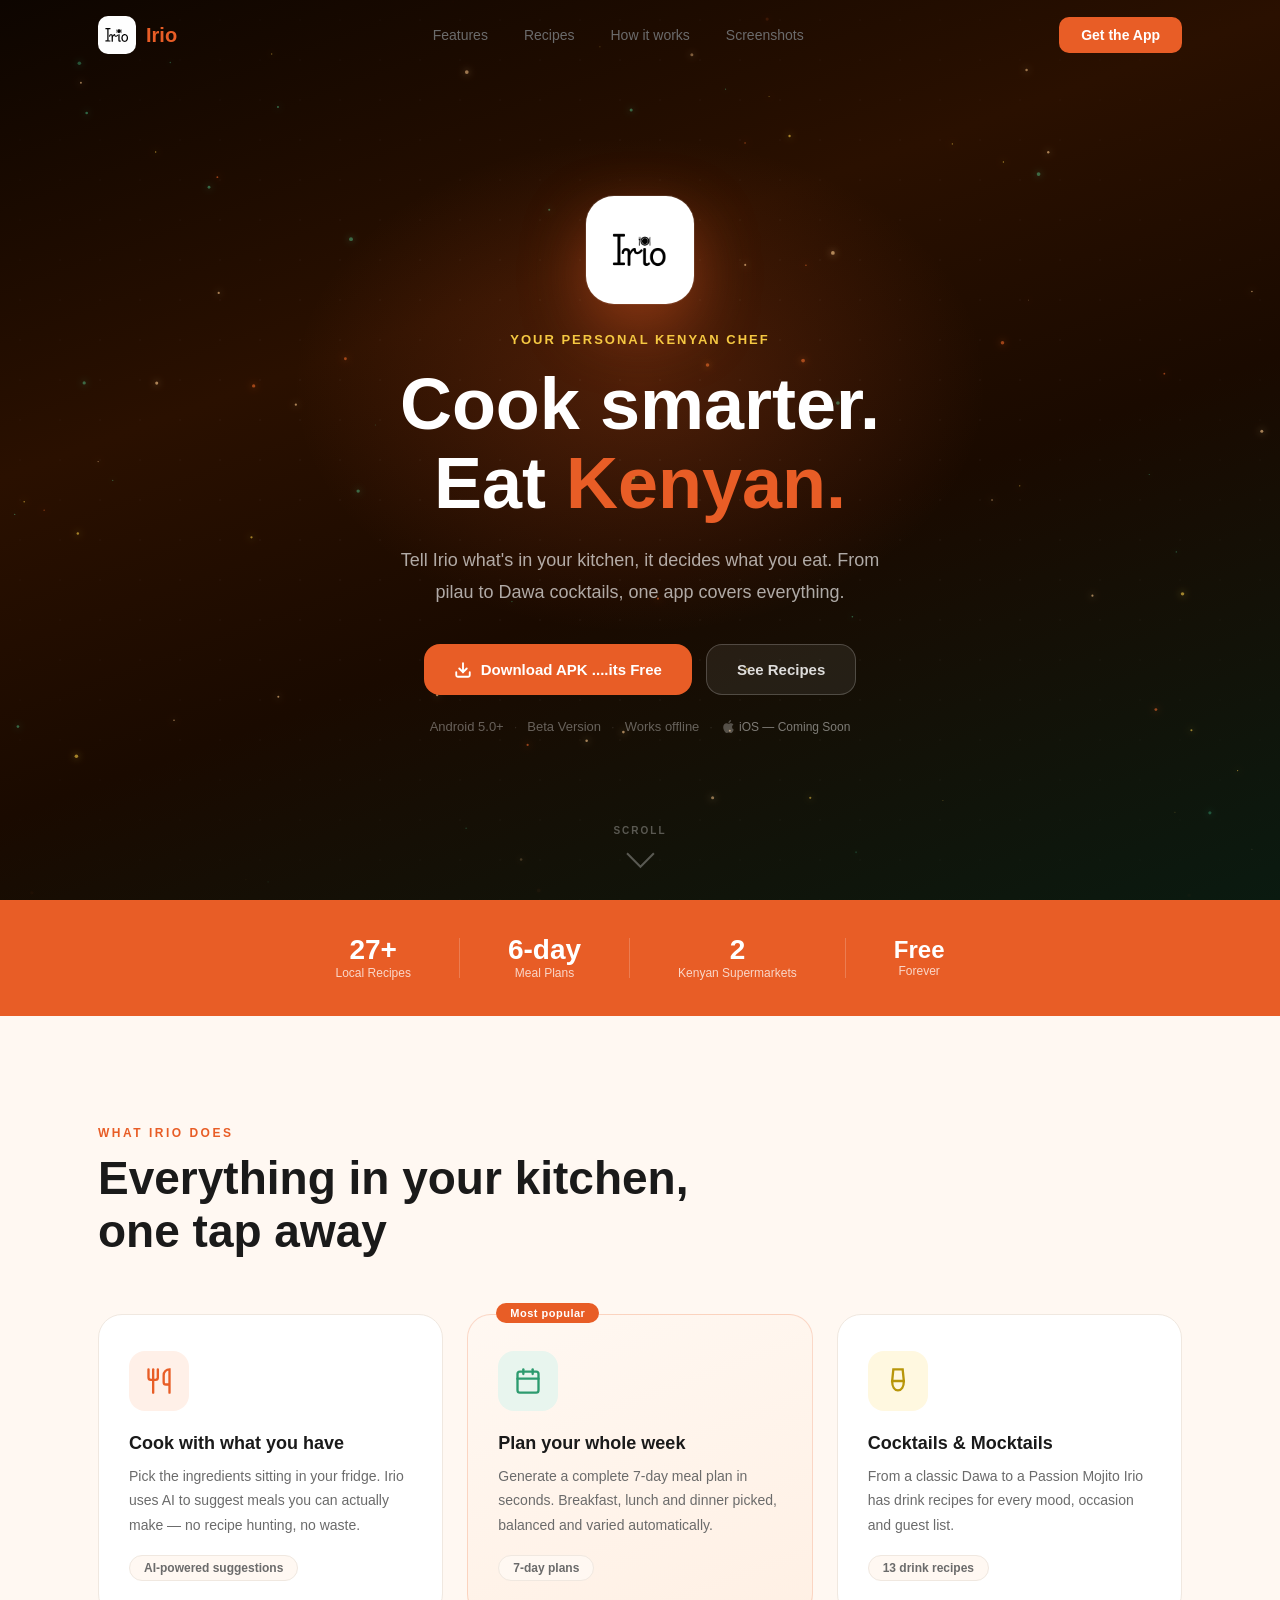
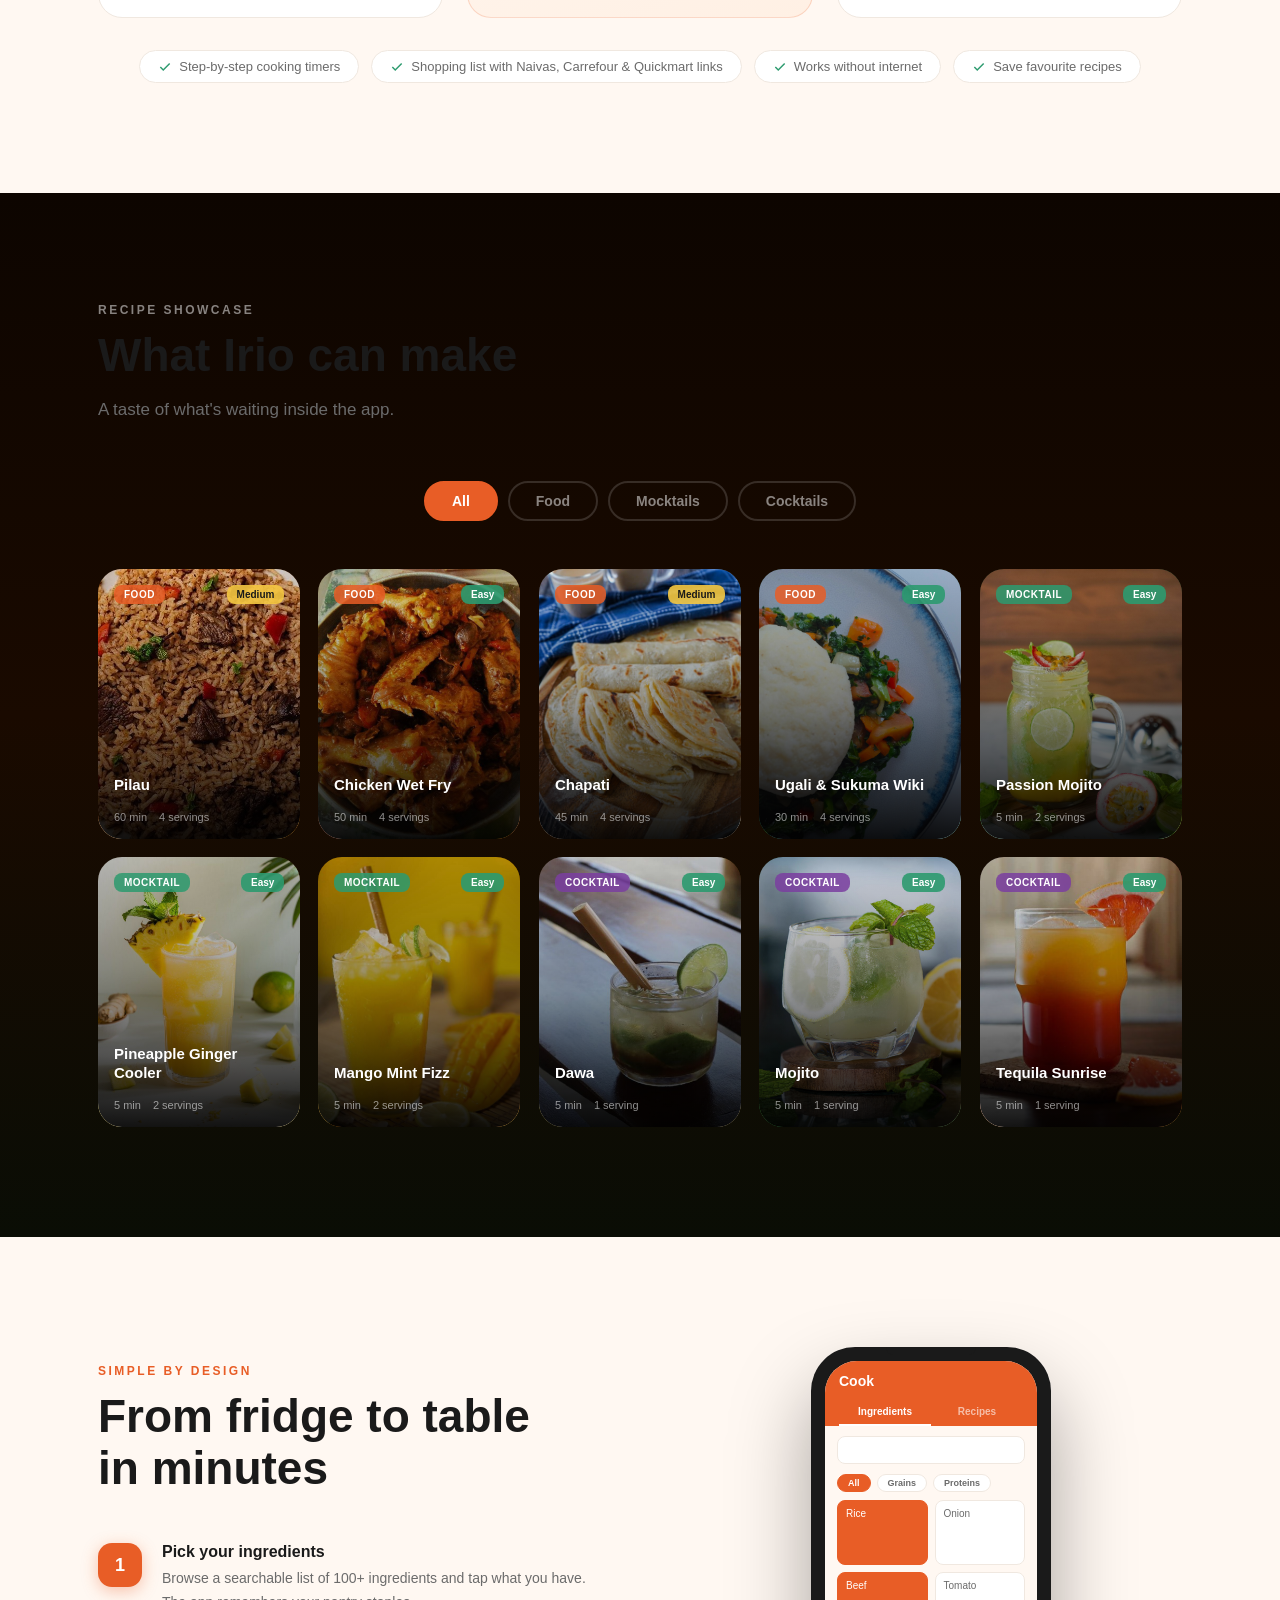
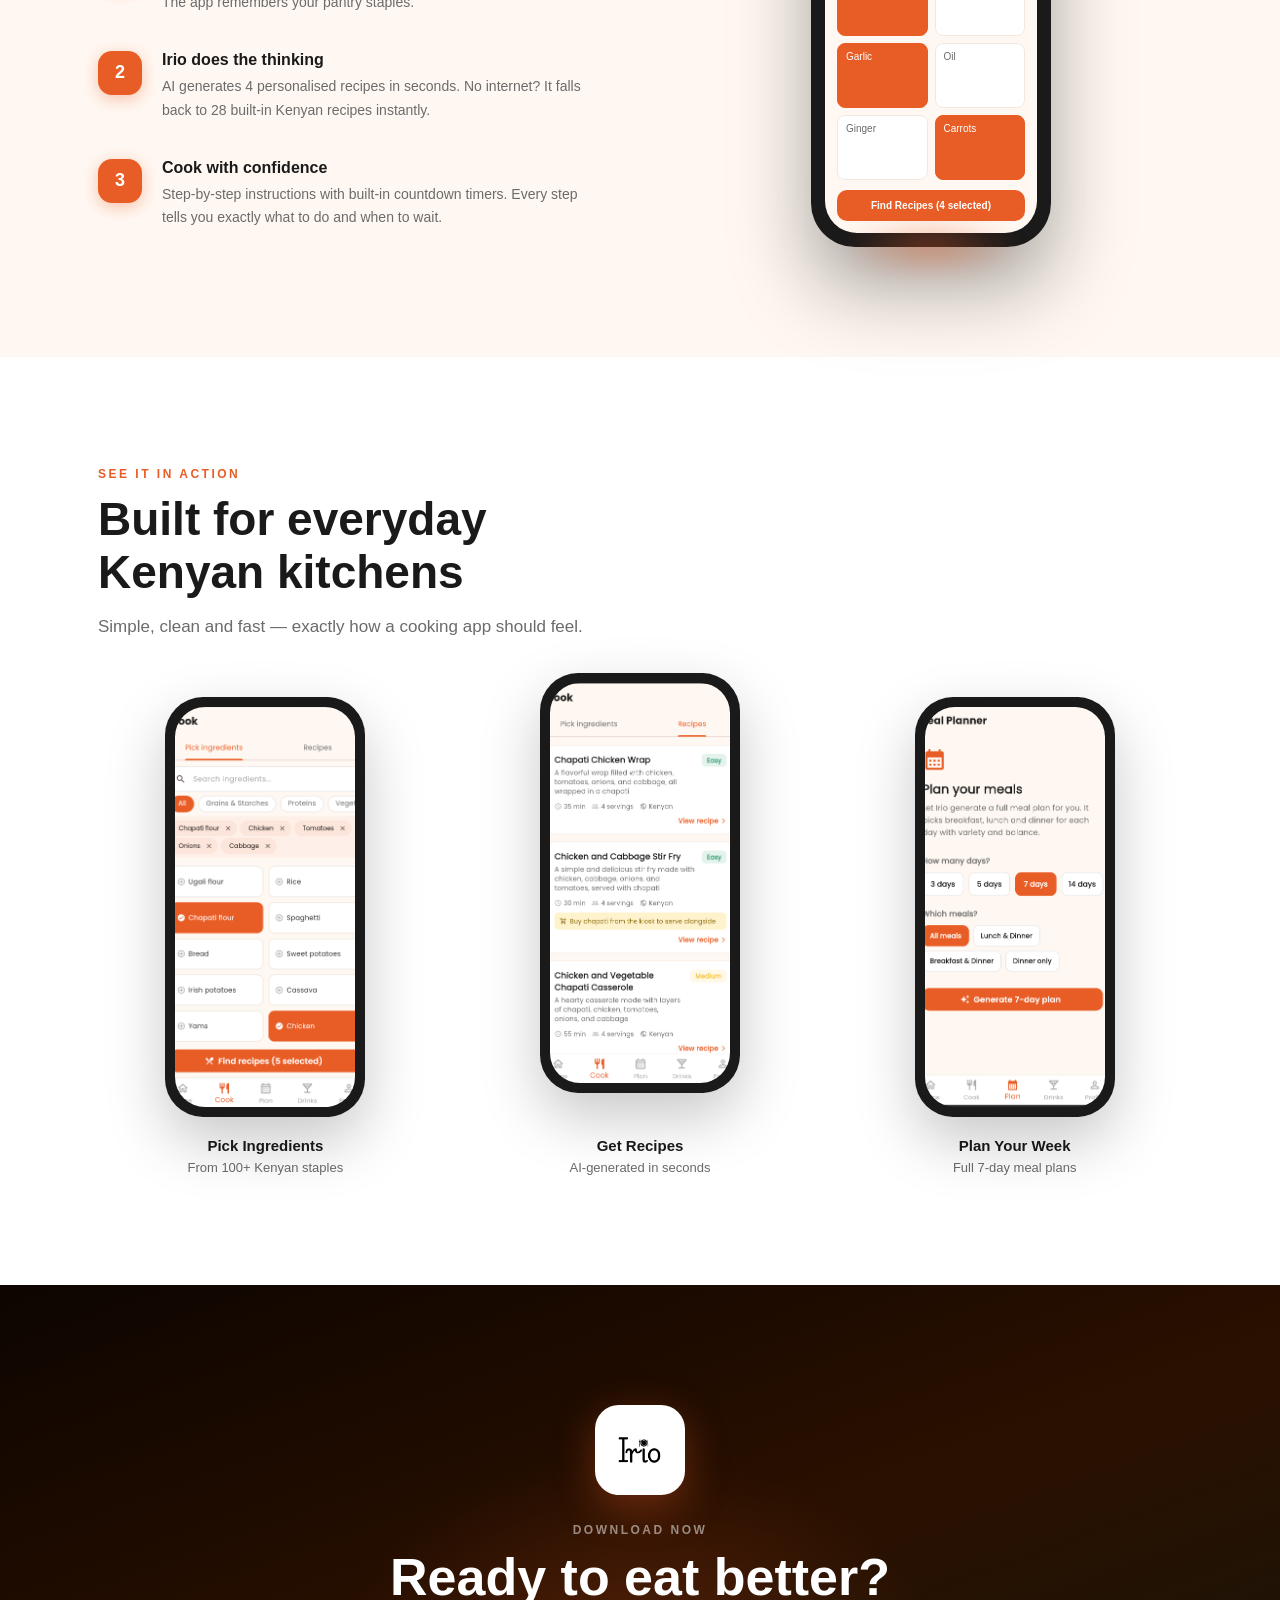
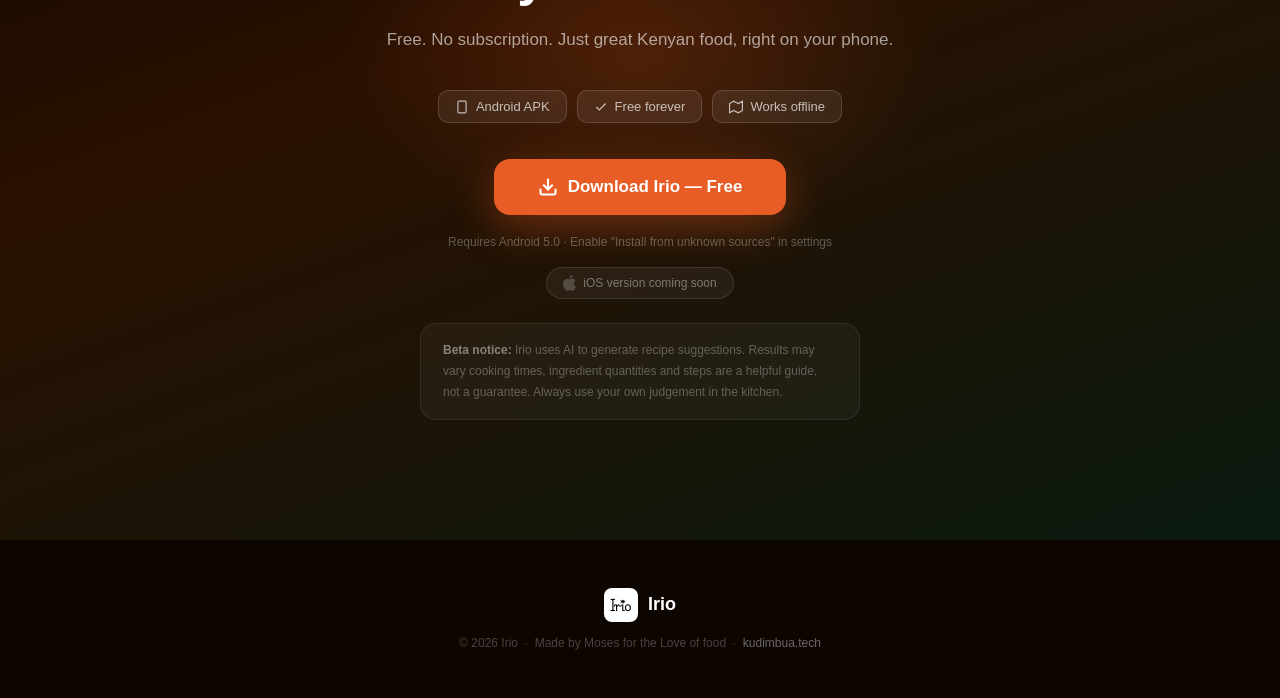
==== commit 3b60bcb4: "Revert retro brand upgrades (PR #2), restoring site to de6df09 (Sep 30) Co-Authored-By: Claude Opus " ====
--- a/index.html
+++ b/index.html
@@ -21,7 +21,6 @@
   <link rel="preconnect" href="https://fonts.gstatic.com" crossorigin>
   <link href="https://fonts.googleapis.com/css2?family=Poppins:ital,wght@0,400;0,500;0,600;0,700;0,800;0,900;1,400&display=swap" rel="stylesheet">
   <link rel="stylesheet" href="css/style.css">
-  <link rel="stylesheet" href="css/retro-upgrades.css">
 </head>
 <body>
 
@@ -92,29 +91,9 @@
           <span>Works offline</span>
           <span class="dot">·</span>
           <span class="ios-coming-soon">
-            <svg width="11" height="13" viewBox="0 0 814 1000" fill="currentColor" aria-hidden="true"><path d="M788.1 340.9c-5.8 4.5-108.2 62.2-108.2 190.5 0 148.4 130.3 200.9 134.2 202.2-.6 3.2-20.8 13.5-50.1 18.3-70.7 11.4-137.1 8.1-171.9-8.4-26.4-12.6-52.3-39.4-79.3-39.3-28.6.2-58.1 27.3-87.5 29.6-38.6 3.1-76.7-23.7-98.9-36.8-28.6-17-55.2-36.1-96.3-33.9-63.3 2.9-116.4 35.2-146.9 83.7-56.7 90-32.7 227.8 38.1 289.7 24.2 21.1 52.7 44.9 90.1 49.3 33.7 4.1 62.7-15.4 96.9-15.4 33.6 0 53.9 15.4 97.1 14.6 40.1-1.2 64.4-21.7 88.4-42.9 31.5-27.5 55.8-69.3 62.5-93.3-71.3-27.1-102.7-108.5-87.8-180.7zm-30.8-120.6c22.6-27.4 37.8-65.4 33.6-103.5-35.6 1.6-75.7 23.9-100.2 51.6-21.5 28.2-40 65-35 103.5 39.4 2.1 76.7-19.3 101.6-51.6z"/></svg>
+            <svg width="11" height="13" viewBox="0 0 814 1000" fill="currentColor" aria-hidden="true"><path d="M788.1 340.9c-5.8 4.5-108.2 62.2-108.2 190.5 0 148.4 130.3 200.9 134.2 202.2-.6 3.2-20.7 71.9-68.7 141.9-42.8 61.6-87.5 123.1-155.5 123.1s-85.5-39.5-164-39.5c-76 0-103.7 40.8-165.9 40.8s-105-57.8-155.5-127.4C46 790.7 0 663 0 541.8c0-194.3 126.4-297.5 250.8-297.5 66.1 0 121.2 43.4 162.7 43.4 39.5 0 101.1-46 176.3-46 28.5 0 130.9 2.6 198.3 99.2zm-234-181.5c31.1-36.9 53.1-88.1 53.1-139.3 0-7.1-.6-14.3-1.9-20.1-50.6 1.9-110.8 33.7-147.1 75.8-28.5 32.4-55.1 83.6-55.1 135.5 0 7.8 1.3 15.6 1.9 18.1 3.2.6 8.4 1.3 13.6 1.3 45.4 0 102.5-30.4 135.5-71.3z"/></svg>
             iOS — Coming Soon
           </span>
-        </div>
-        <div class="hero-status" aria-live="polite">
-          <div class="status-header">
-            <span>irio kitchen status</span>
-            <span class="status-pill">online</span>
-          </div>
-          <div class="status-grid">
-            <div>
-              <span>Pantry</span>
-              <strong>08 items</strong>
-            </div>
-            <div>
-              <span>Match rate</span>
-              <strong>92%</strong>
-            </div>
-            <div>
-              <span>Recipes</span>
-              <strong>24 ready</strong>
-            </div>
-          </div>
         </div>
       </div>
       <a href="#stats" class="hero-scroll" aria-label="Scroll down">
@@ -148,73 +127,6 @@
       </div>
     </section>
 
-    <div class="ticker-wrap" aria-label="Irio features ticker">
-      <div class="ticker-track">
-        <span>Kenyan recipes</span>
-        <span>Smart meal plans</span>
-        <span>Offline cooking</span>
-        <span>No food waste</span>
-        <span>Pantry-first matching</span>
-        <span>Kenyan recipes</span>
-        <span>Smart meal plans</span>
-        <span>Offline cooking</span>
-        <span>No food waste</span>
-        <span>Pantry-first matching</span>
-      </div>
-    </div>
-
-    <section id="kitchen" class="kitchen-demo">
-      <div class="container kitchen-grid">
-        <div class="kitchen-copy reveal">
-          <p class="section-label">What’s in your kitchen?</p>
-          <h2 class="section-title">Pick ingredients.<br>Let Irio do the rest.</h2>
-          <p class="section-sub">Start with what you already have and build a meal around it — no recipe hunting, no wasted groceries.</p>
-          <div class="ingredient-options" aria-label="Ingredient selection demo">
-            <button class="ingredient-chip selected" data-ingredient="rice">Rice</button>
-            <button class="ingredient-chip selected" data-ingredient="beef">Beef</button>
-            <button class="ingredient-chip selected" data-ingredient="onion">Onion</button>
-            <button class="ingredient-chip" data-ingredient="tomato">Tomato</button>
-            <button class="ingredient-chip" data-ingredient="garlic">Garlic</button>
-            <button class="ingredient-chip" data-ingredient="carrot">Carrot</button>
-            <button class="ingredient-chip" data-ingredient="potato">Potato</button>
-            <button class="ingredient-chip" data-ingredient="coriander">Coriander</button>
-            <button class="ingredient-chip" data-ingredient="pilau-masala">Pilau masala</button>
-            <button class="ingredient-chip" data-ingredient="ginger">Ginger</button>
-          </div>
-        </div>
-
-        <div class="match-panel reveal" aria-live="polite">
-          <div class="match-panel-header">
-            <span>kitchen match</span>
-            <span class="match-status">ready</span>
-          </div>
-          <div class="match-card">
-            <span class="match-tag">best match</span>
-            <h3 id="matchName">Beef Pilau</h3>
-            <p id="matchSummary">A fragrant Kenyan rice dish built for the ingredients you already have.</p>
-            <div class="match-stats">
-              <div>
-                <span>Prep</span>
-                <strong id="matchPrep">15 min</strong>
-              </div>
-              <div>
-                <span>Cook</span>
-                <strong id="matchCook">45 min</strong>
-              </div>
-              <div>
-                <span>Serves</span>
-                <strong id="matchServes">4</strong>
-              </div>
-            </div>
-          </div>
-          <div class="match-facts">
-            <div><span>Flavor</span><strong>Warm & spiced</strong></div>
-            <div><span>Best with</span><strong>Fresh salad</strong></div>
-          </div>
-        </div>
-      </div>
-    </section>
-
     <!-- ═══ FEATURES ══════════════════════════════════════════════ -->
     <section id="features">
       <div class="container">
@@ -225,7 +137,7 @@
         <div class="features-grid">
           <div class="feature-card reveal" style="--delay: 0s">
             <div class="feature-icon" style="--icon-bg: #FFF0E8; --icon-color: #E85D26">
-              <svg width="28" height="28" viewBox="0 0 24 24" fill="none" stroke="currentColor" stroke-width="2" stroke-linecap="round"><path d="M3 2v7c0 1.1.9 2 2 2h4a2 2 0 0 0 2-2V2"/><path d="M13 2v7c0 1.1.9 2 2 2h4a2 2 0 0 0 2-2V2"/><path d="M5 12h14"/><path d="M8 12v10"/><path d="M16 12v10"/></svg>
+              <svg width="28" height="28" viewBox="0 0 24 24" fill="none" stroke="currentColor" stroke-width="2" stroke-linecap="round"><path d="M3 2v7c0 1.1.9 2 2 2h4a2 2 0 0 0 2-2V2"/><path d="M7 2v20"/><path d="M21 15V2a5 5 0 0 0-5 5v6c0 1.1.9 2 2 2h3zm0 0v7"/></svg>
             </div>
             <h3>Cook with what you have</h3>
             <p>Pick the ingredients sitting in your fridge. Irio uses AI to suggest meals you can actually make — no recipe hunting, no waste.</p>
@@ -234,7 +146,7 @@
           <div class="feature-card reveal featured-card" style="--delay: 0.1s">
             <div class="feature-badge">Most popular</div>
             <div class="feature-icon" style="--icon-bg: #E8F5EE; --icon-color: #2D9B6F">
-              <svg width="28" height="28" viewBox="0 0 24 24" fill="none" stroke="currentColor" stroke-width="2" stroke-linecap="round"><rect x="3" y="4" width="18" height="18" rx="2"/><line x1="8" y1="2" x2="8" y2="6"/><line x1="16" y1="2" x2="16" y2="6"/><line x1="3" y1="10" x2="21" y2="10"/></svg>
+              <svg width="28" height="28" viewBox="0 0 24 24" fill="none" stroke="currentColor" stroke-width="2" stroke-linecap="round"><rect x="3" y="4" width="18" height="18" rx="2"/><line x1="16" y1="2" x2="16" y2="6"/><line x1="8" y1="2" x2="8" y2="6"/><line x1="3" y1="10" x2="21" y2="10"/></svg>
             </div>
             <h3>Plan your whole week</h3>
             <p>Generate a complete 7-day meal plan in seconds. Breakfast, lunch and dinner picked, balanced and varied automatically.</p>
@@ -242,10 +154,10 @@
           </div>
           <div class="feature-card reveal" style="--delay: 0.2s">
             <div class="feature-icon" style="--icon-bg: #FFF8E0; --icon-color: #B8960A">
-              <svg width="28" height="28" viewBox="0 0 24 24" fill="none" stroke="currentColor" stroke-width="2" stroke-linecap="round"><path d="M8 2h8l1 10H7z"/><path d="M7 12c0 5 2 8 5 8s5-3 5-8"/><path d="M9 7h6"/></svg>
+              <svg width="28" height="28" viewBox="0 0 24 24" fill="none" stroke="currentColor" stroke-width="2" stroke-linecap="round"><path d="M8 2h8l1 10H7z"/><path d="M7 12c0 5 2 8 5 8s5-3 5-8"/></svg>
             </div>
             <h3>Cocktails &amp; Mocktails</h3>
-            <p>From a classic Dawa to a Passion Mojito, Irio has drink recipes for every mood, occasion and guest list.</p>
+            <p>From a classic Dawa to a Passion Mojito  Irio has drink recipes for every mood, occasion and guest list.</p>
             <div class="feature-chip">13 drink recipes</div>
           </div>
         </div>
@@ -274,10 +186,10 @@
     <!-- ═══ RECIPES ════════════════════════════════════════════════ -->
     <section id="recipes">
       <div class="container">
-        <div class="section-header reveal" style="color: white">
+        <div class="section-header reveal">
           <p class="section-label light">Recipe showcase</p>
-          <h2 class="section-title" style="color: white">What Irio can make</h2>
-          <p class="section-sub" style="color: rgba(255,255,255,0.6)">A taste of what's waiting inside the app.</p>
+          <h2 class="section-title">What Irio can make</h2>
+          <p class="section-sub">A taste of what's waiting inside the app.</p>
         </div>
         <div class="recipe-tabs reveal">
           <button class="recipe-tab active" data-filter="all">All</button>
@@ -649,11 +561,11 @@
         </a>
         <p class="dl-note reveal">Requires Android 5.0 · Enable "Install from unknown sources" in settings</p>
         <div class="ios-soon-wrap reveal">
-          <svg width="13" height="16" viewBox="0 0 814 1000" fill="currentColor" aria-hidden="true"><path d="M788.1 340.9c-5.8 4.5-108.2 62.2-108.2 190.5 0 148.4 130.3 200.9 134.2 202.2-.6 3.2-20.8 13.5-50.1 18.3-70.7 11.4-137.1 8.1-171.9-8.4-26.4-12.6-52.3-39.4-79.3-39.3-28.6.2-58.1 27.3-87.5 29.6-38.6 3.1-76.7-23.7-98.9-36.8-28.6-17-55.2-36.1-96.3-33.9-63.3 2.9-116.4 35.2-146.9 83.7-56.7 90-32.7 227.8 38.1 289.7 24.2 21.1 52.7 44.9 90.1 49.3 33.7 4.1 62.7-15.4 96.9-15.4 33.6 0 53.9 15.4 97.1 14.6 40.1-1.2 64.4-21.7 88.4-42.9 31.5-27.5 55.8-69.3 62.5-93.3-71.3-27.1-102.7-108.5-87.8-180.7zm-30.8-120.6c22.6-27.4 37.8-65.4 33.6-103.5-35.6 1.6-75.7 23.9-100.2 51.6-21.5 28.2-40 65-35 103.5 39.4 2.1 76.7-19.3 101.6-51.6z"/></svg>
+          <svg width="13" height="16" viewBox="0 0 814 1000" fill="currentColor" aria-hidden="true"><path d="M788.1 340.9c-5.8 4.5-108.2 62.2-108.2 190.5 0 148.4 130.3 200.9 134.2 202.2-.6 3.2-20.7 71.9-68.7 141.9-42.8 61.6-87.5 123.1-155.5 123.1s-85.5-39.5-164-39.5c-76 0-103.7 40.8-165.9 40.8s-105-57.8-155.5-127.4C46 790.7 0 663 0 541.8c0-194.3 126.4-297.5 250.8-297.5 66.1 0 121.2 43.4 162.7 43.4 39.5 0 101.1-46 176.3-46 28.5 0 130.9 2.6 198.3 99.2zm-234-181.5c31.1-36.9 53.1-88.1 53.1-139.3 0-7.1-.6-14.3-1.9-20.1-50.6 1.9-110.8 33.7-147.1 75.8-28.5 32.4-55.1 83.6-55.1 135.5 0 7.8 1.3 15.6 1.9 18.1 3.2.6 8.4 1.3 13.6 1.3 45.4 0 102.5-30.4 135.5-71.3z"/></svg>
           iOS version coming soon
         </div>
         <div class="dl-disclaimer reveal">
-          <strong>Beta notice:</strong> Irio uses AI to generate recipe suggestions. Results may vary cooking times, ingredient quantities and steps are a helpful guide, not a guarantee. Always use common sense in the kitchen.
+          <strong>Beta notice:</strong> Irio uses AI to generate recipe suggestions. Results may vary cooking times, ingredient quantities and steps are a helpful guide, not a guarantee. Always use your own judgement in the kitchen.
         </div>
       </div>
     </section>
@@ -667,11 +579,10 @@
         <img src="images/Irio.png" alt="Irio">
         <span>Irio</span>
       </a>
-      <p class="footer-copy">© 2026 Irio &nbsp;·&nbsp; Made by Moses for the Love of food &nbsp;·&nbsp; <a href="https://kudimbua.tech">kudimbua.tech</a></p>
+<p class="footer-copy">© 2026 Irio &nbsp;·&nbsp; Made by Moses for the Love of food &nbsp;·&nbsp; <a href="kudimbua.tech">kudimbua.tech</a></p>
     </div>
   </footer>
 
   <script src="js/main.js"></script>
-  <script src="js/retro-upgrades.js"></script>
 </body>
 </html>
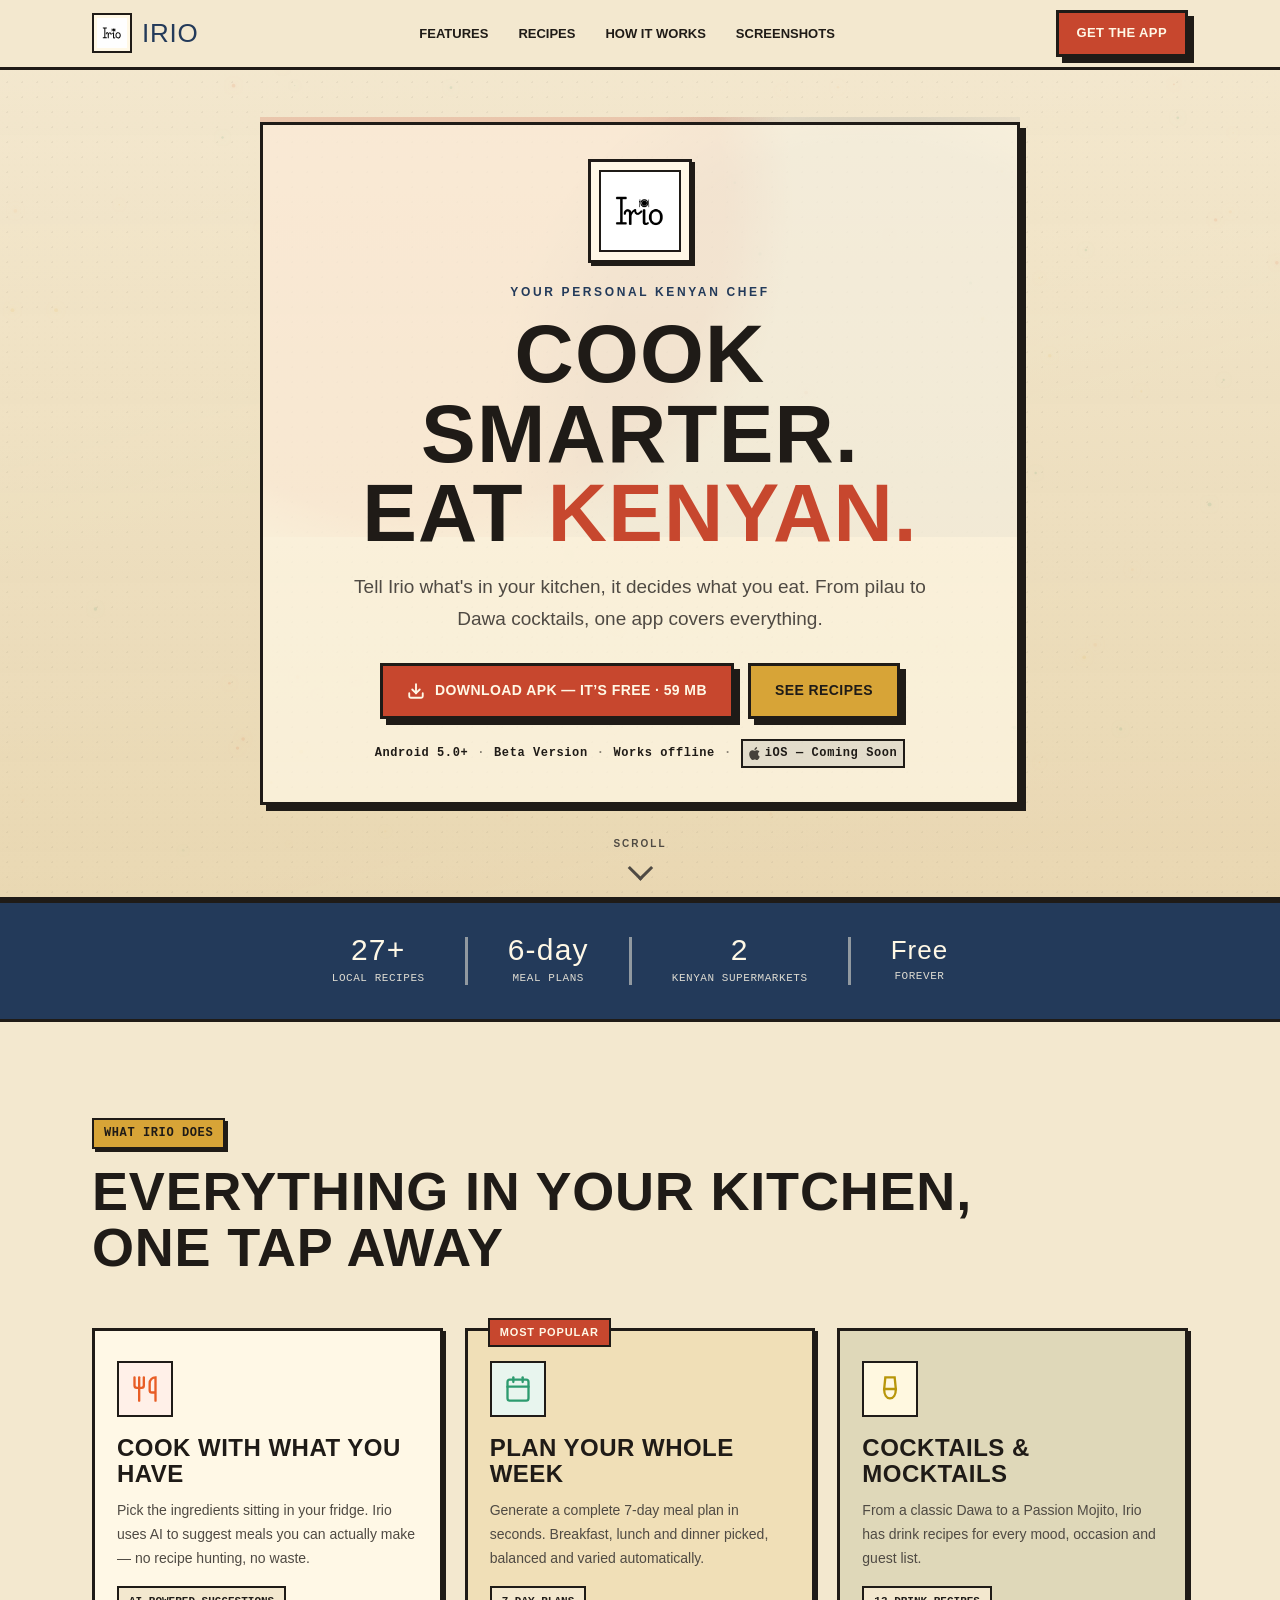
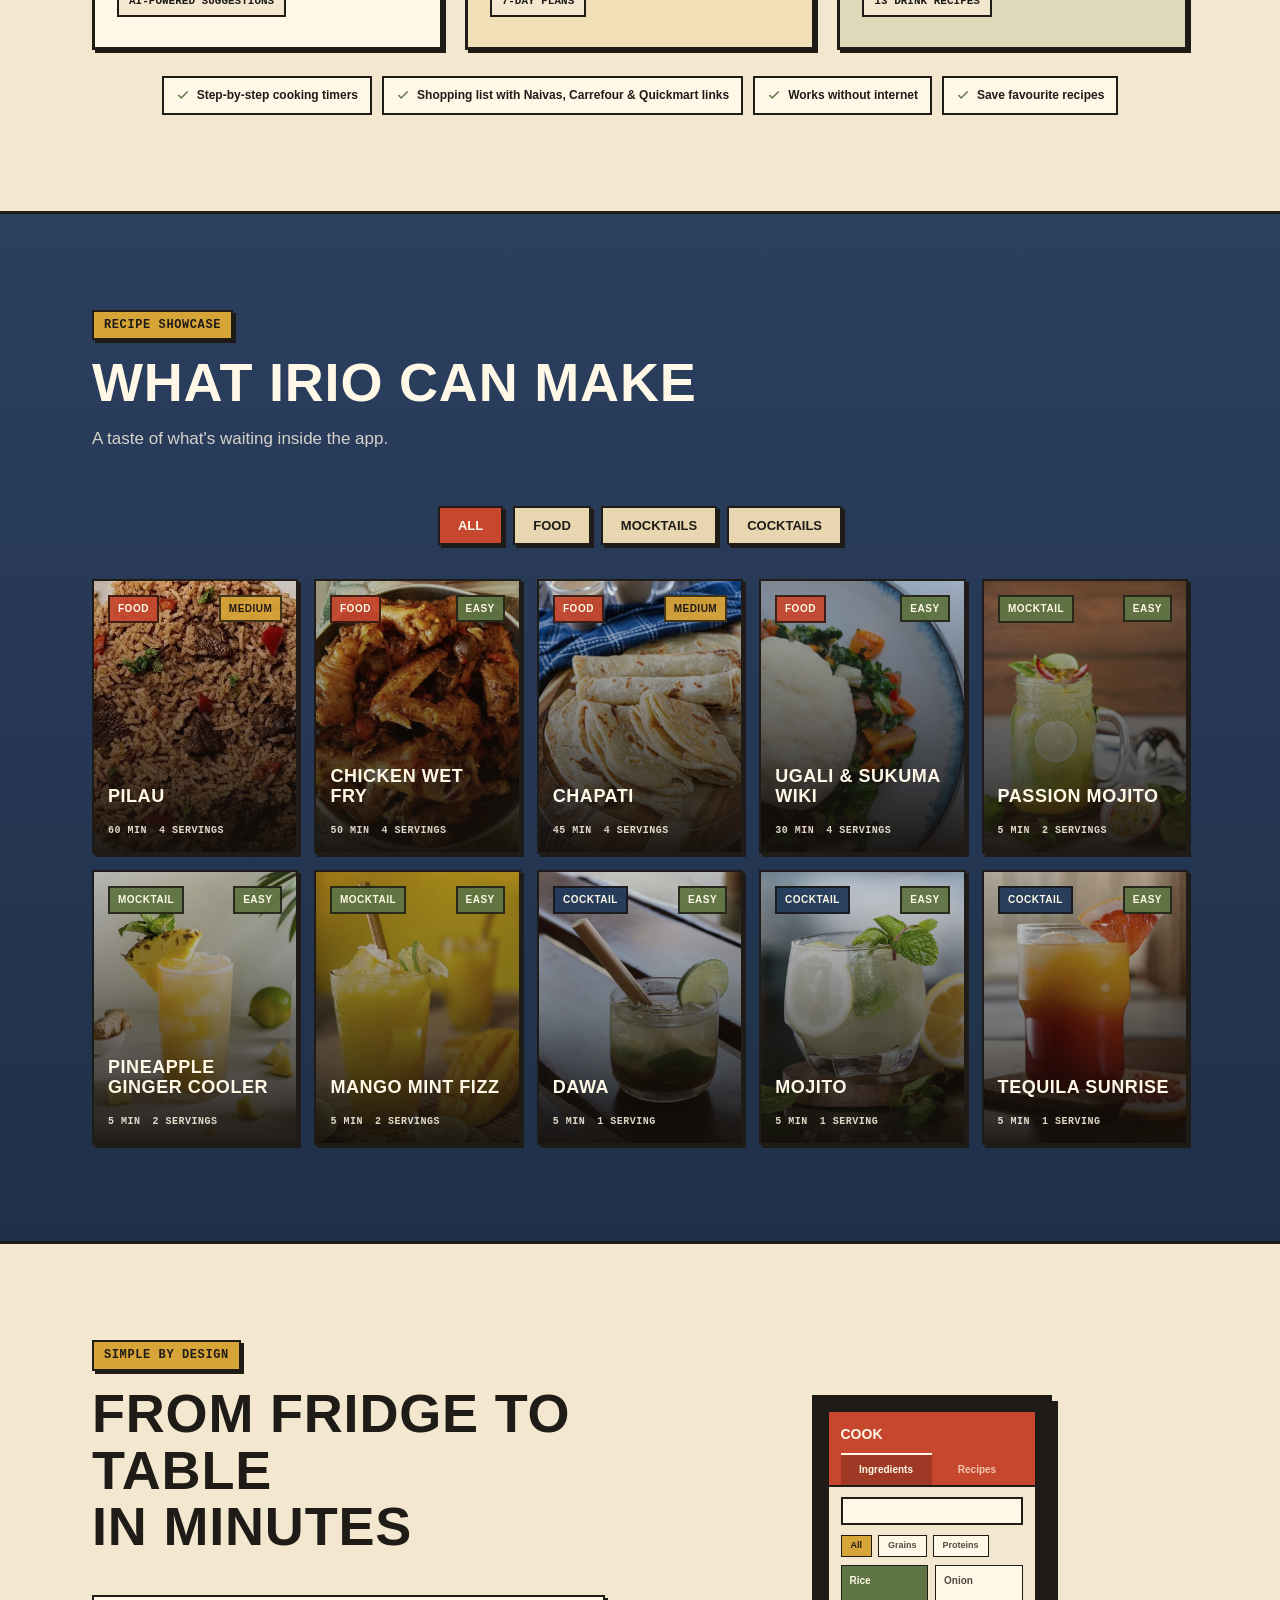
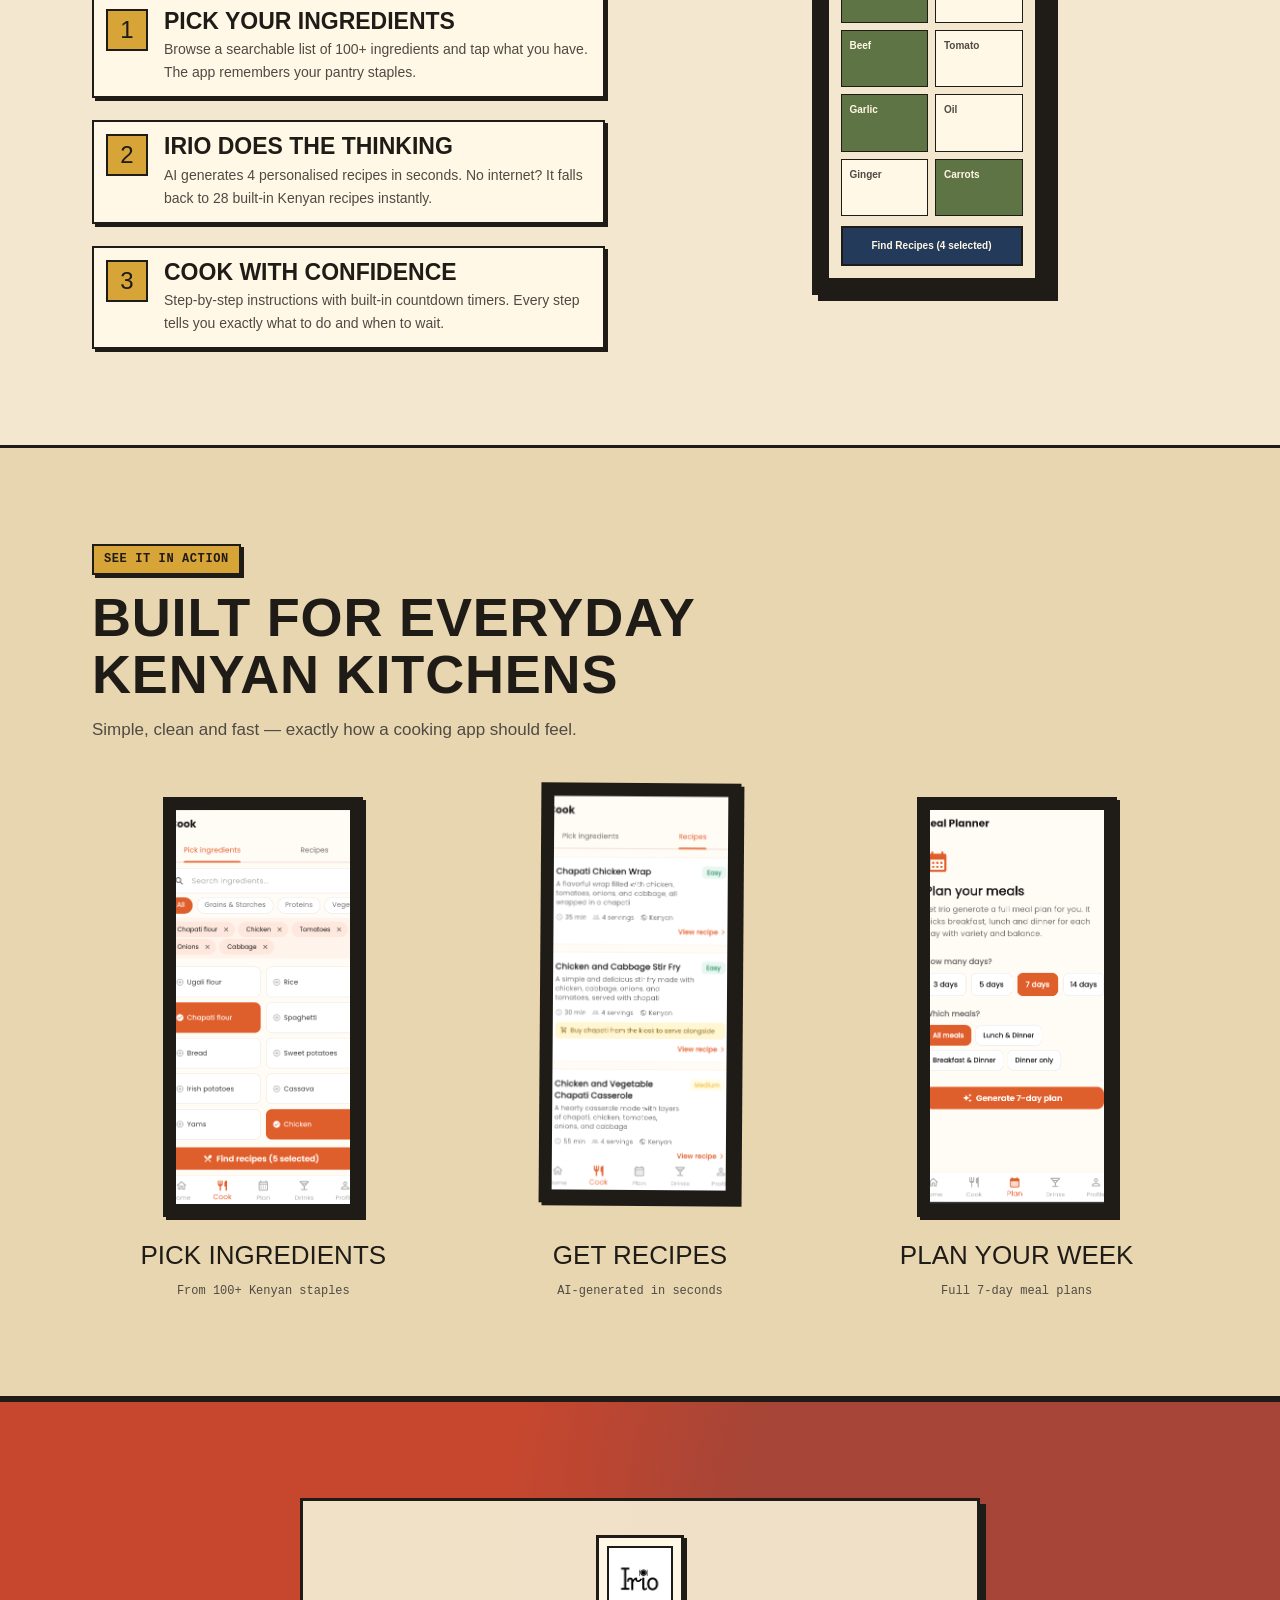
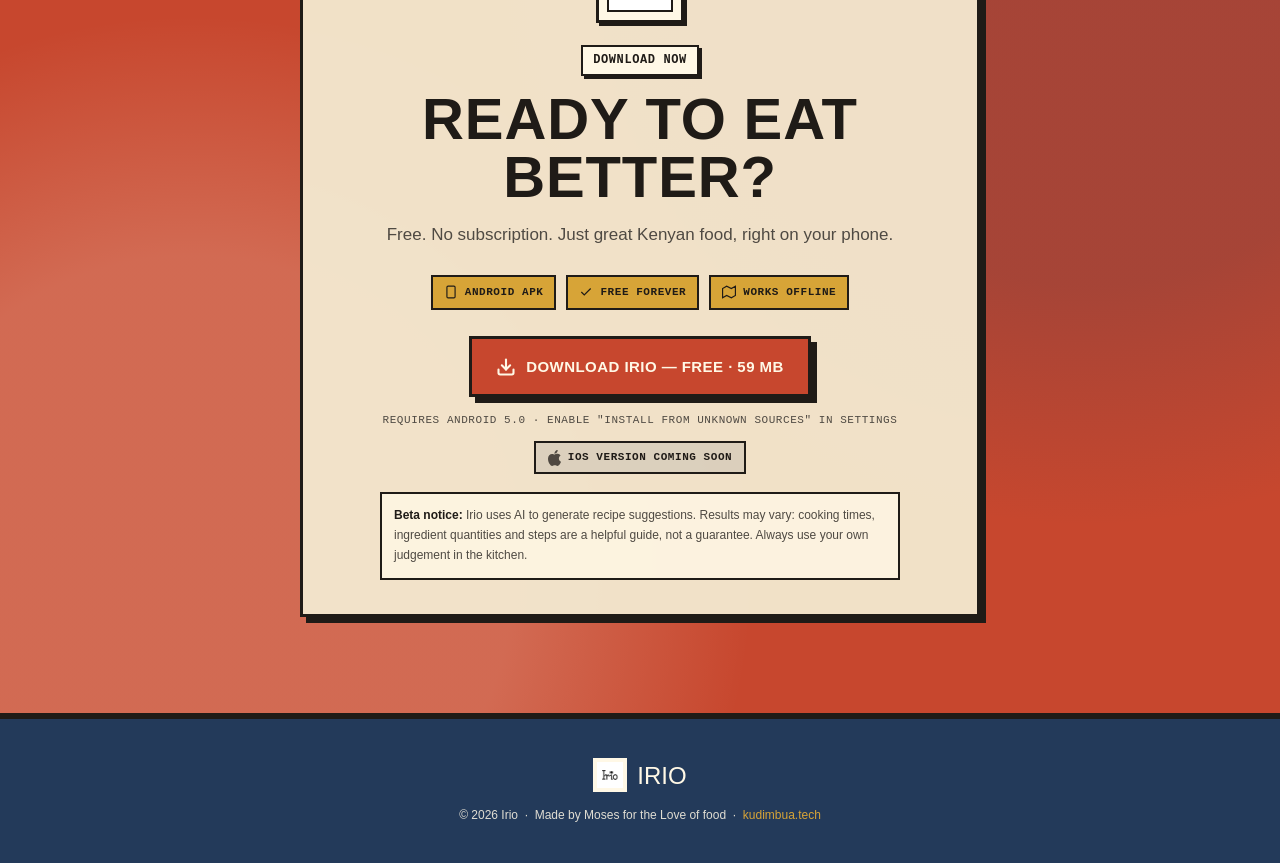
==== commit 06c5bb14: "more changes" ====
--- a/index.html
+++ b/index.html
@@ -17,9 +17,6 @@
   <link rel="icon" type="image/png" sizes="16x16" href="images/favicon_io/favicon-16x16.png">
   <link rel="shortcut icon" href="images/favicon_io/favicon.ico">
   <link rel="manifest" href="images/favicon_io/site.webmanifest">
-  <link rel="preconnect" href="https://fonts.googleapis.com">
-  <link rel="preconnect" href="https://fonts.gstatic.com" crossorigin>
-  <link href="https://fonts.googleapis.com/css2?family=Poppins:ital,wght@0,400;0,500;0,600;0,700;0,800;0,900;1,400&display=swap" rel="stylesheet">
   <link rel="stylesheet" href="css/style.css">
 </head>
 <body>
@@ -56,7 +53,7 @@
     <a href="#recipes" class="mobile-link">Recipes</a>
     <a href="#how" class="mobile-link">How it works</a>
     <a href="#screenshots" class="mobile-link">Screenshots</a>
-    <a href="irio.apk" class="mobile-cta" download>Download APK — Free</a>
+    <a href="irio.apk" class="mobile-cta" download>Download APK — Free · 59 MB</a>
   </div>
 
   <main>
@@ -79,7 +76,7 @@
         <div class="hero-actions">
           <a href="irio.apk" class="btn-primary" download>
             <svg width="18" height="18" viewBox="0 0 24 24" fill="none" stroke="currentColor" stroke-width="2.5" stroke-linecap="round"><path d="M21 15v4a2 2 0 0 1-2 2H5a2 2 0 0 1-2-2v-4"/><polyline points="7 10 12 15 17 10"/><line x1="12" y1="15" x2="12" y2="3"/></svg>
-            Download APK ....its Free
+            Download APK — it’s free · 59 MB
           </a>
           <a href="#recipes" class="btn-ghost">See Recipes</a>
         </div>
@@ -157,7 +154,7 @@
               <svg width="28" height="28" viewBox="0 0 24 24" fill="none" stroke="currentColor" stroke-width="2" stroke-linecap="round"><path d="M8 2h8l1 10H7z"/><path d="M7 12c0 5 2 8 5 8s5-3 5-8"/></svg>
             </div>
             <h3>Cocktails &amp; Mocktails</h3>
-            <p>From a classic Dawa to a Passion Mojito  Irio has drink recipes for every mood, occasion and guest list.</p>
+            <p>From a classic Dawa to a Passion Mojito, Irio has drink recipes for every mood, occasion and guest list.</p>
             <div class="feature-chip">13 drink recipes</div>
           </div>
         </div>
@@ -203,7 +200,7 @@
           <article class="recipe-card active" data-type="food"
             style="--card-grad: linear-gradient(160deg, #2C1200 0%, #7B3500 45%, #C4680A 75%, #D4A017 100%)">
             <div class="rc-img">
-              <img src="images/pilau.jpg" alt="Pilau">
+              <img src="images/pilau.webp" loading="lazy" decoding="async" alt="Pilau">
             </div>
             <div class="rc-overlay"></div>
             <div class="rc-content">
@@ -213,7 +210,7 @@
               </div>
               <div class="rc-bottom">
                 <h3>Pilau</h3>
-                <p class="rc-desc">Fragrant spiced rice cooked with tender beef and authentic pilau masala a Kenyan celebration dish.</p>
+                <p class="rc-desc">Fragrant spiced rice cooked with tender beef and authentic pilau masala — a Kenyan celebration dish.</p>
                 <div class="rc-meta">
                   <span>60 min</span><span>4 servings</span>
                 </div>
@@ -224,7 +221,7 @@
           <article class="recipe-card active" data-type="food"
             style="--card-grad: linear-gradient(160deg, #1A0800 0%, #7B1A00 45%, #C0392B 80%, #E85D26 100%)">
             <div class="rc-img">
-            <img src="images/chicken.jpg" alt="Chiken Wet Fry">
+            <img src="images/chicken.webp" loading="lazy" decoding="async" alt="Chicken Wet Fry">
             </div>
             <div class="rc-overlay"></div>
             <div class="rc-content">
@@ -245,7 +242,7 @@
           <article class="recipe-card active" data-type="food"
             style="--card-grad: linear-gradient(160deg, #2C1800 0%, #7B5200 45%, #C9A060 75%, #F5DEB3 100%)">
             <div class="rc-img">
-              <img src="images/chapati.jpg" alt="Chapatiii">
+              <img src="images/chapati.webp" loading="lazy" decoding="async" alt="Chapati">
             </div>
             <div class="rc-overlay"></div>
             <div class="rc-content">
@@ -266,7 +263,7 @@
           <article class="recipe-card active" data-type="food"
             style="--card-grad: linear-gradient(160deg, #0A1A08 0%, #1A4A20 45%, #2D9B6F 80%, #4DBF90 100%)">
             <div class="rc-img">
-              <img src="images/sukuma_wiki.jpg" alt="Sukuma Wiki">
+              <img src="images/sukuma_wiki.webp" loading="lazy" decoding="async" alt="Sukuma Wiki">
             </div>
             <div class="rc-overlay"></div>
             <div class="rc-content">
@@ -288,7 +285,7 @@
           <article class="recipe-card active" data-type="mocktail"
             style="--card-grad: linear-gradient(160deg, #0A2010 0%, #1A5C30 45%, #2D9B6F 75%, #7EC850 100%)">
             <div class="rc-img">
-              <img src="images/passion.jpg" alt="Passion Mojito">
+              <img src="images/passion.webp" loading="lazy" decoding="async" alt="Passion Mojito">
             </div>
             <div class="rc-overlay"></div>
             <div class="rc-content">
@@ -309,7 +306,7 @@
           <article class="recipe-card active" data-type="mocktail"
             style="--card-grad: linear-gradient(160deg, #1A1000 0%, #5C4400 45%, #C9A800 75%, #F5C842 100%)">
             <div class="rc-img">
-              <img src="images/pineapple.jpg" alt="Pineapple Ginger Cooler">
+              <img src="images/pineapple.webp" loading="lazy" decoding="async" alt="Pineapple Ginger Cooler">
             </div>
             <div class="rc-overlay"></div>
             <div class="rc-content">
@@ -330,7 +327,7 @@
           <article class="recipe-card active" data-type="mocktail"
             style="--card-grad: linear-gradient(160deg, #1A0800 0%, #7B3500 45%, #E88A20 75%, #F5C842 100%)">
             <div class="rc-img">
-              <img src="images/mango.jpg" alt="Mango Mint Fizz">
+              <img src="images/mango.webp" loading="lazy" decoding="async" alt="Mango Mint Fizz">
             </div>
             <div class="rc-overlay"></div>
             <div class="rc-content">
@@ -352,7 +349,7 @@
           <article class="recipe-card active" data-type="cocktail"
             style="--card-grad: linear-gradient(160deg, #1A1400 0%, #4A3800 45%, #B89800 75%, #D4AF37 100%)">
             <div class="rc-img">
-              <img src="images/dawa.jpg" alt="Dawa">
+              <img src="images/dawa.webp" loading="lazy" decoding="async" alt="Dawa">
             </div>
             <div class="rc-overlay"></div>
             <div class="rc-content">
@@ -373,7 +370,7 @@
           <article class="recipe-card active" data-type="cocktail"
             style="--card-grad: linear-gradient(160deg, #0A1A08 0%, #1A4A20 45%, #2D7B50 75%, #4DBF90 100%)">
             <div class="rc-img">
-              <img src="images/mojito.jpg" alt="Mojito">
+              <img src="images/mojito.webp" loading="lazy" decoding="async" alt="Mojito">
             </div>
             <div class="rc-overlay"></div>
             <div class="rc-content">
@@ -394,7 +391,7 @@
           <article class="recipe-card active" data-type="cocktail"
             style="--card-grad: linear-gradient(160deg, #0A0015 0%, #4A0010 35%, #E85D26 70%, #F5C842 100%)">
             <div class="rc-img">
-              <img src="images/tequilla.jpg" alt="Tequila Sunrise">
+              <img src="images/tequilla.webp" loading="lazy" decoding="async" alt="Tequila Sunrise">
             </div>
             <div class="rc-overlay"></div>
             <div class="rc-content">
@@ -498,7 +495,7 @@
             <div class="screen-frame">
               <div class="screen-notch"></div>
               <div class="screen-inner">
-                <img src="images/screen_cook.png" alt="Cook screen — pick your ingredients">
+                <img src="images/screen_cook.png" loading="lazy" decoding="async" alt="Cook screen — pick your ingredients">
               </div>
             </div>
             <p class="screen-label">Pick Ingredients</p>
@@ -509,7 +506,7 @@
             <div class="screen-frame">
               <div class="screen-notch"></div>
               <div class="screen-inner">
-                <img src="images/screen_recipes.png" alt="Recipes screen — AI-generated suggestions">
+                <img src="images/screen_recipes.png" loading="lazy" decoding="async" alt="Recipes screen — AI-generated suggestions">
               </div>
             </div>
             <p class="screen-label">Get Recipes</p>
@@ -520,7 +517,7 @@
             <div class="screen-frame">
               <div class="screen-notch"></div>
               <div class="screen-inner">
-                <img src="images/screen_planne.png" alt="Meal planner screen — 7-day plan">
+                <img src="images/screen_planne.png" loading="lazy" decoding="async" alt="Meal planner screen — 7-day plan">
               </div>
             </div>
             <p class="screen-label">Plan Your Week</p>
@@ -557,7 +554,7 @@
         </div>
         <a href="irio.apk" class="dl-btn reveal" download>
           <svg width="20" height="20" viewBox="0 0 24 24" fill="none" stroke="currentColor" stroke-width="2.5" stroke-linecap="round"><path d="M21 15v4a2 2 0 0 1-2 2H5a2 2 0 0 1-2-2v-4"/><polyline points="7 10 12 15 17 10"/><line x1="12" y1="15" x2="12" y2="3"/></svg>
-          Download Irio — Free
+          Download Irio — Free · 59 MB
         </a>
         <p class="dl-note reveal">Requires Android 5.0 · Enable "Install from unknown sources" in settings</p>
         <div class="ios-soon-wrap reveal">
@@ -565,7 +562,7 @@
           iOS version coming soon
         </div>
         <div class="dl-disclaimer reveal">
-          <strong>Beta notice:</strong> Irio uses AI to generate recipe suggestions. Results may vary cooking times, ingredient quantities and steps are a helpful guide, not a guarantee. Always use your own judgement in the kitchen.
+          <strong>Beta notice:</strong> Irio uses AI to generate recipe suggestions. Results may vary: cooking times, ingredient quantities and steps are a helpful guide, not a guarantee. Always use your own judgement in the kitchen.
         </div>
       </div>
     </section>
@@ -579,7 +576,7 @@
         <img src="images/Irio.png" alt="Irio">
         <span>Irio</span>
       </a>
-<p class="footer-copy">© 2026 Irio &nbsp;·&nbsp; Made by Moses for the Love of food &nbsp;·&nbsp; <a href="kudimbua.tech">kudimbua.tech</a></p>
+<p class="footer-copy">© 2026 Irio &nbsp;·&nbsp; Made by Moses for the Love of food &nbsp;·&nbsp; <a href="https://kudimbua.tech">kudimbua.tech</a></p>
     </div>
   </footer>
 
--- a/css/style.css
+++ b/css/style.css
@@ -1,733 +1,1260 @@
 /* =============================================================
    IRIO — Landing Page Styles
-   Brand: #E85D26 (orange) · #2D9B6F (green) · #F5C842 (yellow)
-   Font: Poppins
+   Retro vintage + restrained brutalist refresh
    ============================================================= */
 
-/* ─── 1. Custom Properties ──────────────────────────────────── */
 :root {
-  --primary:       #E85D26;
-  --primary-dark:  #C44E1E;
-  --primary-light: #FF7A45;
-  --secondary:     #2D9B6F;
-  --accent:        #F5C842;
-  --surface:       #FFF8F2;
-  --dark:          #1A1A1A;
-  --dark-2:        #2A1A0A;
-  --text:          #1A1A1A;
-  --text-2:        #6B6B6B;
-  --text-3:        #AAAAAA;
-  --border:        #F0E8E0;
-  --white:         #FFFFFF;
-  --nav-h:         70px;
-  --radius-sm:     10px;
-  --radius-md:     16px;
-  --radius-lg:     24px;
-  --radius-xl:     32px;
-  --shadow-sm:     0 2px 12px rgba(0,0,0,0.06);
-  --shadow-md:     0 8px 32px rgba(0,0,0,0.10);
-  --shadow-lg:     0 20px 60px rgba(0,0,0,0.16);
-  --shadow-orange: 0 12px 40px rgba(232,93,38,0.35);
-}
-
-/* ─── 2. Reset & Base ───────────────────────────────────────── */
+  --paper: #f3e8cf;
+  --paper-2: #e8d6b0;
+  --ink: #1f1b17;
+  --ink-soft: #4f4a43;
+  --tomato: #c7472e;
+  --tomato-dark: #9e3724;
+  --mustard: #d7a437;
+  --avocado: #5f7444;
+  --deep-blue: #233a5a;
+  --cream: #fff8e6;
+  --white: #ffffff;
+
+  --nav-h: 70px;
+  --radius-sm: 2px;
+  --radius-md: 4px;
+  --radius-lg: 8px;
+
+  --line: 3px solid var(--ink);
+  --line-thin: 2px solid var(--ink);
+  --hard-shadow: 6px 6px 0 var(--ink);
+  --hard-shadow-sm: 3px 3px 0 var(--ink);
+}
+
 *, *::before, *::after { box-sizing: border-box; margin: 0; padding: 0; }
 html { scroll-behavior: smooth; font-size: 16px; }
 body {
-  font-family: 'Poppins', sans-serif;
-  background: var(--surface);
-  color: var(--text);
+  font-family: "Trebuchet MS", "Segoe UI", Arial, sans-serif;
+  background: var(--paper);
+  color: var(--ink);
   overflow-x: hidden;
-  -webkit-font-smoothing: antialiased;
+  position: relative;
+  line-height: 1.55;
+}
+body::before {
+  content: "";
+  position: fixed;
+  inset: 0;
+  z-index: -1;
+  pointer-events: none;
+  background:
+    radial-gradient(rgba(20, 16, 12, 0.09) 0.6px, transparent 0.8px) 0 0/6px 6px,
+    linear-gradient(165deg, rgba(255, 251, 238, 0.42), rgba(227, 203, 158, 0.32));
 }
 img { max-width: 100%; display: block; }
 a { text-decoration: none; color: inherit; }
 ul { list-style: none; }
 button { font-family: inherit; border: none; background: none; cursor: pointer; }
 
-/* ─── 3. Typography ─────────────────────────────────────────── */
+:focus-visible {
+  outline: 3px dashed var(--deep-blue);
+  outline-offset: 3px;
+}
+
+.section-label,
+.hero-meta,
+.rc-meta,
+.dl-note,
+.dl-badge,
+.ios-coming-soon,
+.ios-soon-wrap,
+.stat-label {
+  font-family: "Courier New", Courier, "Lucida Console", monospace;
+  letter-spacing: 0.05em;
+}
+
 .section-label {
+  display: inline-block;
   font-size: 12px;
   font-weight: 700;
-  letter-spacing: 2.5px;
-  text-transform: uppercase;
-  color: var(--primary);
-  margin-bottom: 12px;
-}
-.section-label.light { color: rgba(255,255,255,0.5); }
+  text-transform: uppercase;
+  color: var(--ink);
+  margin-bottom: 14px;
+  background: var(--mustard);
+  border: var(--line-thin);
+  padding: 4px 10px;
+  box-shadow: var(--hard-shadow-sm);
+}
+.section-label.light {
+  color: var(--ink);
+  background: var(--cream);
+}
+.section-title,
+.hero-title,
+.dl-title {
+  font-family: Impact, Haettenschweiler, "Arial Narrow Bold", "Franklin Gothic Condensed", sans-serif;
+  letter-spacing: 0.015em;
+  text-transform: uppercase;
+}
 .section-title {
-  font-size: clamp(28px, 4.5vw, 46px);
-  font-weight: 800;
-  line-height: 1.15;
-  color: var(--text);
+  font-size: clamp(30px, 4.6vw, 54px);
+  line-height: 1.05;
+  color: var(--ink);
 }
 .section-sub {
   font-size: 17px;
-  color: var(--text-2);
+  color: var(--ink-soft);
   line-height: 1.7;
   margin-top: 14px;
 }
-.section-header { margin-bottom: 56px; }
-
-/* ─── 4. Layout ─────────────────────────────────────────────── */
-.container { max-width: 1140px; margin: 0 auto; padding: 0 28px; }
-
-/* ─── 5. Scroll Progress ────────────────────────────────────── */
+.section-header { margin-bottom: 52px; }
+
+.container { max-width: 1140px; margin: 0 auto; padding: 0 22px; }
+
 #scroll-progress {
-  position: fixed; top: 0; left: 0; z-index: 200;
-  height: 3px;
-  background: linear-gradient(90deg, var(--primary), var(--accent));
+  position: fixed;
+  top: 0;
+  left: 0;
+  z-index: 220;
+  height: 6px;
+  background: var(--mustard);
+  border-bottom: 2px solid var(--ink);
   width: 0%;
   transition: width 0.1s linear;
 }
 
-/* ─── 6. Navigation ─────────────────────────────────────────── */
 #nav {
-  position: fixed; top: 0; left: 0; right: 0; z-index: 100;
+  position: fixed;
+  top: 0;
+  left: 0;
+  right: 0;
+  z-index: 140;
   height: var(--nav-h);
-  transition: background 0.3s, box-shadow 0.3s;
+  background: rgba(243, 232, 207, 0.95);
+  border-bottom: var(--line);
+  backdrop-filter: blur(3px);
 }
 #nav.scrolled {
-  background: rgba(255,248,242,0.92);
-  backdrop-filter: blur(16px);
-  -webkit-backdrop-filter: blur(16px);
-  box-shadow: 0 1px 0 var(--border), var(--shadow-sm);
+  background: rgba(243, 232, 207, 0.98);
+  box-shadow: 0 3px 0 var(--ink);
 }
 .nav-container {
-  max-width: 1140px; margin: 0 auto; padding: 0 28px;
-  height: 100%; display: flex; align-items: center; justify-content: space-between;
+  max-width: 1140px;
+  margin: 0 auto;
+  padding: 0 22px;
+  height: 100%;
+  display: flex;
+  align-items: center;
+  justify-content: space-between;
 }
 .nav-logo {
-  display: flex; align-items: center; gap: 10px;
-  font-size: 20px; font-weight: 800; color: var(--primary);
-}
-.nav-logo img { width: 38px; height: 38px; border-radius: 10px; object-fit: contain; }
-.nav-links { display: flex; gap: 36px; }
+  display: flex;
+  align-items: center;
+  gap: 10px;
+  font-size: 26px;
+  font-family: Impact, Haettenschweiler, "Arial Narrow Bold", sans-serif;
+  color: var(--deep-blue);
+  text-transform: uppercase;
+  letter-spacing: 0.03em;
+}
+.nav-logo img {
+  width: 40px;
+  height: 40px;
+  border: var(--line-thin);
+  border-radius: 0;
+  background: var(--cream);
+  padding: 3px;
+}
+.nav-links {
+  display: flex;
+  gap: 30px;
+}
 .nav-links a {
-  font-size: 14px; font-weight: 500; color: var(--text-2);
-  transition: color 0.2s; position: relative;
+  font-size: 13px;
+  font-weight: 700;
+  text-transform: uppercase;
+  color: var(--ink);
+  position: relative;
+  padding-bottom: 4px;
 }
 .nav-links a::after {
-  content: ''; position: absolute; bottom: -3px; left: 0; right: 0;
-  height: 2px; background: var(--primary); border-radius: 2px;
-  transform: scaleX(0); transition: transform 0.2s;
-}
-.nav-links a:hover { color: var(--primary); }
-.nav-links a:hover::after { transform: scaleX(1); }
+  content: "";
+  position: absolute;
+  left: 0;
+  right: 0;
+  bottom: 0;
+  height: 2px;
+  background: var(--tomato);
+  transform: scaleX(0);
+  transform-origin: left;
+  transition: transform 0.2s ease;
+}
+.nav-links a:hover::after,
+.nav-links a:focus-visible::after {
+  transform: scaleX(1);
+}
+
+.nav-cta,
+.btn-primary,
+.btn-ghost,
+.mobile-cta,
+.dl-btn {
+  display: inline-flex;
+  align-items: center;
+  justify-content: center;
+  gap: 10px;
+  border: var(--line);
+  border-radius: 0;
+  font-weight: 800;
+  text-transform: uppercase;
+  letter-spacing: 0.03em;
+  box-shadow: var(--hard-shadow);
+  transition: transform 0.12s ease, box-shadow 0.12s ease, background-color 0.2s ease, color 0.2s ease;
+}
+.nav-cta,
+.btn-primary,
+.mobile-cta,
+.dl-btn {
+  background: var(--tomato);
+  color: var(--cream);
+}
+.nav-cta:hover,
+.btn-primary:hover,
+.mobile-cta:hover,
+.dl-btn:hover {
+  background: var(--tomato-dark);
+  transform: translate(3px, 3px);
+  box-shadow: 2px 2px 0 var(--ink);
+}
+.nav-cta:active,
+.btn-primary:active,
+.mobile-cta:active,
+.dl-btn:active,
+.btn-ghost:active {
+  transform: translate(6px, 6px);
+  box-shadow: none;
+}
 .nav-cta {
-  background: var(--primary); color: white;
-  padding: 10px 22px; border-radius: var(--radius-sm);
-  font-size: 14px; font-weight: 600;
-  transition: background 0.2s, transform 0.15s, box-shadow 0.2s;
-}
-.nav-cta:hover {
-  background: var(--primary-dark);
-  transform: translateY(-1px);
-  box-shadow: var(--shadow-orange);
-}
+  padding: 10px 18px;
+  font-size: 13px;
+}
+
 .hamburger {
-  display: none; flex-direction: column; gap: 5px;
-  padding: 6px; border-radius: 8px;
+  display: none;
+  flex-direction: column;
+  gap: 5px;
+  padding: 8px;
+  border: var(--line-thin);
+  background: var(--cream);
 }
 .hamburger span {
-  display: block; width: 24px; height: 2px;
-  background: var(--text); border-radius: 2px;
-  transition: all 0.3s;
-}
-.hamburger.open span:nth-child(1) { transform: rotate(45deg) translate(5px, 5px); }
+  display: block;
+  width: 24px;
+  height: 3px;
+  background: var(--ink);
+  transition: all 0.2s;
+}
+.hamburger.open span:nth-child(1) { transform: rotate(45deg) translate(6px, 6px); }
 .hamburger.open span:nth-child(2) { opacity: 0; }
 .hamburger.open span:nth-child(3) { transform: rotate(-45deg) translate(5px, -5px); }
 
-/* Mobile Nav */
 .mobile-nav {
-  display: none; flex-direction: column;
-  position: fixed; top: var(--nav-h); left: 0; right: 0; z-index: 99;
-  background: white; border-bottom: 1px solid var(--border);
-  padding: 20px 28px; gap: 4px;
-  box-shadow: var(--shadow-md);
-  transform: translateY(-8px); opacity: 0;
-  transition: transform 0.25s, opacity 0.25s;
-}
-.mobile-nav.open { display: flex; transform: none; opacity: 1; }
+  display: none;
+  flex-direction: column;
+  position: fixed;
+  top: var(--nav-h);
+  left: 0;
+  right: 0;
+  z-index: 120;
+  background: var(--paper);
+  border-top: 0;
+  border-bottom: var(--line);
+  padding: 16px 22px;
+  gap: 8px;
+}
+.mobile-nav.open { display: flex; }
 .mobile-link {
-  font-size: 15px; font-weight: 500; color: var(--text);
-  padding: 12px 0; border-bottom: 1px solid var(--border);
-  transition: color 0.2s;
-}
-.mobile-link:last-of-type { border-bottom: none; }
-.mobile-link:hover { color: var(--primary); }
+  font-size: 14px;
+  font-weight: 700;
+  text-transform: uppercase;
+  color: var(--ink);
+  border: var(--line-thin);
+  background: var(--cream);
+  padding: 10px 12px;
+}
+.mobile-link:hover { background: var(--mustard); }
 .mobile-cta {
-  display: block; margin-top: 12px;
-  background: var(--primary); color: white; text-align: center;
-  padding: 16px; border-radius: var(--radius-md);
-  font-weight: 700; font-size: 15px;
-}
-
-/* ─── 7. Hero ───────────────────────────────────────────────── */
+  margin-top: 4px;
+  padding: 12px 14px;
+  font-size: 14px;
+}
+
 #hero-particles {
-  position: fixed; inset: 0;
-  width: 100vw; height: 100vh;
-  pointer-events: none; z-index: 1;
-  mix-blend-mode: screen;
-}
-@media (prefers-reduced-motion: reduce) { #hero-particles { display: none; } }
+  position: fixed;
+  inset: 0;
+  width: 100vw;
+  height: 100vh;
+  pointer-events: none;
+  z-index: 1;
+  mix-blend-mode: multiply;
+  opacity: 0.18;
+}
 
 #hero {
   min-height: 100vh;
-  background: linear-gradient(160deg, #0D0500 0%, #2A1000 35%, #1A0A00 60%, #0A1A10 100%);
-  display: flex; align-items: center; justify-content: center;
+  background:
+    linear-gradient(180deg, rgba(243, 232, 207, 0.94), rgba(232, 214, 176, 0.9));
+  display: flex;
+  align-items: center;
+  justify-content: center;
   text-align: center;
-  padding: calc(var(--nav-h) + 60px) 28px 100px;
-  position: relative; overflow: hidden;
+  padding: calc(var(--nav-h) + 48px) 22px 88px;
+  position: relative;
+  overflow: hidden;
+  border-bottom: var(--line);
 }
 .hero-bg-glow {
-  position: absolute; top: 15%; left: 50%; transform: translateX(-50%);
-  width: 700px; height: 500px;
-  background: radial-gradient(ellipse, rgba(232,93,38,0.22) 0%, transparent 70%);
+  position: absolute;
+  top: 13%;
+  left: 50%;
+  transform: translateX(-50%);
+  width: min(86vw, 760px);
+  height: min(52vh, 420px);
+  background:
+    radial-gradient(circle at 20% 20%, rgba(199, 71, 46, 0.2) 0 45%, transparent 55%),
+    radial-gradient(circle at 80% 70%, rgba(35, 58, 90, 0.13) 0 40%, transparent 55%);
+  filter: contrast(1.03);
+}
+.hero-dots {
+  position: absolute;
+  inset: 0;
   pointer-events: none;
-  animation: pulse-glow 4s ease-in-out infinite;
-}
-@keyframes pulse-glow {
-  0%, 100% { opacity: 0.7; transform: translateX(-50%) scale(1); }
-  50%       { opacity: 1;   transform: translateX(-50%) scale(1.1); }
-}
-.hero-dots {
-  position: absolute; inset: 0; pointer-events: none;
-  background-image: radial-gradient(circle, rgba(255,255,255,0.04) 1px, transparent 1px);
-  background-size: 40px 40px;
-  mask-image: radial-gradient(ellipse 80% 80% at 50% 50%, black 0%, transparent 100%);
-}
-.hero-content { position: relative; z-index: 1; max-width: 680px; }
+  background-image: radial-gradient(circle, rgba(31, 27, 23, 0.14) 1px, transparent 1px);
+  background-size: 15px 15px;
+  opacity: 0.38;
+}
+.hero-content {
+  position: relative;
+  z-index: 2;
+  max-width: 760px;
+  background: rgba(255, 248, 230, 0.7);
+  border: var(--line);
+  box-shadow: var(--hard-shadow);
+  padding: clamp(20px, 4vw, 34px);
+}
 .hero-logo-wrap {
-  width: 108px; height: 108px;
-  background: white; border-radius: 28px;
-  padding: 10px; margin: 0 auto 28px;
-  box-shadow: 0 24px 64px rgba(232,93,38,0.45), 0 0 0 1px rgba(255,255,255,0.1);
-  animation: float 3s ease-in-out infinite;
-}
-@keyframes float {
-  0%, 100% { transform: translateY(0); }
-  50%       { transform: translateY(-8px); }
-}
-.hero-logo-wrap img { width: 100%; height: 100%; object-fit: contain; border-radius: 18px; }
-.karibu-badge {
-  display: inline-flex; align-items: center; gap: 8px;
-  background: rgba(245,200,66,0.1);
-  border: 1px solid rgba(245,200,66,0.3);
-  padding: 6px 18px; border-radius: 24px;
-  margin-bottom: 20px;
-  opacity: 0; animation: slide-up 0.6s 0.1s forwards;
-}
-.kb-swahili {
-  font-size: 13px; font-weight: 700; color: var(--accent); letter-spacing: 0.5px;
-}
-.kb-sep { color: var(--accent); opacity: 0.35; font-size: 12px; }
-.kb-translation {
-  font-size: 11px; font-weight: 400; font-style: italic;
-  color: rgba(255,255,255,0.4);
+  width: 104px;
+  height: 104px;
+  background: var(--cream);
+  border: var(--line);
+  border-radius: 0;
+  padding: 8px;
+  margin: 0 auto 20px;
+  box-shadow: var(--hard-shadow-sm);
+}
+.hero-logo-wrap img {
+  width: 100%;
+  height: 100%;
+  object-fit: contain;
+  border: 2px solid var(--ink);
+  border-radius: 0;
+  background: white;
 }
 .hero-eyebrow {
-  font-size: 13px; font-weight: 600; color: var(--accent);
-  letter-spacing: 2px; text-transform: uppercase;
-  margin-bottom: 18px; opacity: 0;
-  animation: slide-up 0.6s 0.2s forwards;
+  font-size: 12px;
+  font-weight: 700;
+  color: var(--deep-blue);
+  letter-spacing: 0.22em;
+  text-transform: uppercase;
+  margin-bottom: 12px;
 }
 .hero-title {
-  font-size: clamp(40px, 7vw, 72px); font-weight: 900;
-  color: white; line-height: 1.1; margin-bottom: 22px;
-  opacity: 0; animation: slide-up 0.6s 0.35s forwards;
+  font-size: clamp(44px, 8vw, 82px);
+  color: var(--ink);
+  line-height: 0.97;
+  margin-bottom: 18px;
 }
 .hero-title em {
-  font-style: normal; color: var(--primary);
-  position: relative;
+  font-style: normal;
+  color: var(--tomato);
 }
 .hero-sub {
-  font-size: clamp(15px, 2.2vw, 18px); color: rgba(255,255,255,0.65);
-  line-height: 1.75; max-width: 520px; margin: 0 auto 36px;
-  opacity: 0; animation: slide-up 0.6s 0.5s forwards;
+  font-size: clamp(15px, 2.2vw, 19px);
+  color: var(--ink-soft);
+  line-height: 1.7;
+  max-width: 580px;
+  margin: 0 auto 28px;
 }
 .hero-actions {
-  display: flex; gap: 14px; justify-content: center; flex-wrap: wrap;
-  opacity: 0; animation: slide-up 0.6s 0.65s forwards;
-}
-.btn-primary {
-  display: inline-flex; align-items: center; gap: 9px;
-  background: var(--primary); color: white;
-  padding: 16px 30px; border-radius: var(--radius-md);
-  font-size: 15px; font-weight: 700;
-  transition: background 0.2s, transform 0.15s, box-shadow 0.2s;
-}
-.btn-primary:hover {
-  background: var(--primary-dark); transform: translateY(-2px);
-  box-shadow: var(--shadow-orange);
-}
+  display: flex;
+  gap: 14px;
+  justify-content: center;
+  flex-wrap: wrap;
+}
+.btn-primary,
 .btn-ghost {
-  display: inline-flex; align-items: center; gap: 9px;
-  background: rgba(255,255,255,0.07); color: rgba(255,255,255,0.85);
-  padding: 16px 30px; border-radius: var(--radius-md);
-  font-size: 15px; font-weight: 600;
-  border: 1.5px solid rgba(255,255,255,0.2);
-  transition: background 0.2s, border-color 0.2s;
-}
-.btn-ghost:hover { background: rgba(255,255,255,0.12); border-color: rgba(255,255,255,0.4); }
+  padding: 14px 24px;
+  font-size: 14px;
+}
+.btn-ghost {
+  color: var(--ink);
+  background: var(--mustard);
+}
+.btn-ghost:hover {
+  background: #c1922c;
+  transform: translate(3px, 3px);
+  box-shadow: 2px 2px 0 var(--ink);
+}
 .hero-meta {
-  display: flex; gap: 10px; justify-content: center; align-items: center;
-  flex-wrap: wrap; margin-top: 24px;
-  font-size: 13px; color: rgba(255,255,255,0.35); font-weight: 500;
-  opacity: 0; animation: slide-up 0.6s 0.8s forwards;
-}
-.hero-meta .dot { opacity: 0.3; }
+  display: flex;
+  gap: 9px;
+  justify-content: center;
+  align-items: center;
+  flex-wrap: wrap;
+  margin-top: 20px;
+  font-size: 12px;
+  color: var(--ink);
+  font-weight: 700;
+}
+.hero-meta .dot { opacity: 0.5; }
 .ios-coming-soon {
-  display: inline-flex; align-items: center; gap: 5px;
-  color: rgba(255,255,255,0.45);
-  font-size: 12px;
-}
-.ios-coming-soon svg { opacity: 0.6; flex-shrink: 0; }
+  display: inline-flex;
+  align-items: center;
+  gap: 5px;
+  border: var(--line-thin);
+  background: rgba(35, 58, 90, 0.1);
+  padding: 3px 6px;
+}
+.ios-coming-soon svg { opacity: 0.8; flex-shrink: 0; }
 .hero-scroll {
-  position: absolute; bottom: 36px; left: 50%; transform: translateX(-50%);
-  display: flex; flex-direction: column; align-items: center; gap: 8px;
-  font-size: 10px; letter-spacing: 2px; color: rgba(255,255,255,0.3);
-  font-weight: 600; transition: color 0.2s;
-}
-.hero-scroll:hover { color: rgba(255,255,255,0.6); }
+  position: absolute;
+  bottom: 20px;
+  left: 50%;
+  transform: translateX(-50%);
+  display: flex;
+  flex-direction: column;
+  align-items: center;
+  gap: 8px;
+  font-size: 10px;
+  letter-spacing: 0.2em;
+  color: var(--ink-soft);
+  font-weight: 700;
+}
 .scroll-arrow {
-  width: 20px; height: 20px; border-right: 2px solid rgba(255,255,255,0.3);
-  border-bottom: 2px solid rgba(255,255,255,0.3);
+  width: 18px;
+  height: 18px;
+  border-right: 3px solid var(--ink-soft);
+  border-bottom: 3px solid var(--ink-soft);
   transform: rotate(45deg);
-  animation: bounce-arrow 1.6s ease-in-out infinite;
+  animation: bounce-arrow 1.8s ease-in-out infinite;
 }
 @keyframes bounce-arrow {
   0%,100% { transform: rotate(45deg) translateY(0); }
-  50%      { transform: rotate(45deg) translateY(5px); }
-}
-@keyframes slide-up {
-  from { opacity: 0; transform: translateY(24px); }
-  to   { opacity: 1; transform: none; }
-}
-
-/* ─── 8. Stats ──────────────────────────────────────────────── */
+  50%     { transform: rotate(45deg) translateY(4px); }
+}
+
 #stats {
-  background: var(--primary);
-  padding: 28px 0;
+  background: var(--deep-blue);
+  padding: 24px 0;
+  border-top: var(--line);
+  border-bottom: var(--line);
 }
 .stats-inner {
-  max-width: 1140px; margin: 0 auto; padding: 0 28px;
-  display: flex; align-items: center; justify-content: center;
-  flex-wrap: wrap; gap: 0;
+  max-width: 1140px;
+  margin: 0 auto;
+  padding: 0 22px;
+  display: flex;
+  align-items: stretch;
+  justify-content: center;
+  flex-wrap: wrap;
+  gap: 0;
 }
 .stat-item {
-  display: flex; flex-direction: column; align-items: center;
-  padding: 8px 48px; gap: 2px;
+  display: flex;
+  flex-direction: column;
+  align-items: center;
+  justify-content: center;
+  padding: 8px 40px;
+  gap: 5px;
 }
 .stat-num {
-  font-size: 28px; font-weight: 900; color: white;
+  font-size: 30px;
+  font-family: Impact, Haettenschweiler, "Arial Narrow Bold", sans-serif;
+  color: var(--cream);
   line-height: 1;
-}
-.stat-num.free { font-size: 24px; }
-.stat-label { font-size: 12px; color: rgba(255,255,255,0.75); font-weight: 500; }
-.stat-divider { width: 1px; height: 40px; background: rgba(255,255,255,0.2); }
-
-/* ─── 9. Features ───────────────────────────────────────────── */
-#features { padding: 110px 0; }
+  letter-spacing: 0.04em;
+}
+.stat-num.free { font-size: 26px; }
+.stat-label {
+  font-size: 11px;
+  color: rgba(255, 248, 230, 0.85);
+  text-transform: uppercase;
+}
+.stat-divider {
+  width: 3px;
+  height: 48px;
+  background: rgba(255, 248, 230, 0.5);
+  align-self: center;
+}
+
+#features {
+  padding: 96px 0;
+  background: transparent;
+}
 .features-grid {
-  display: grid; grid-template-columns: repeat(3, 1fr); gap: 24px;
-  margin-bottom: 32px;
+  display: grid;
+  grid-template-columns: repeat(3, 1fr);
+  gap: 22px;
+  margin-bottom: 26px;
 }
 .feature-card {
-  background: white; border-radius: var(--radius-lg);
-  border: 1px solid var(--border); padding: 36px 30px;
-  transition: transform 0.25s, box-shadow 0.25s;
+  background: var(--cream);
+  border: var(--line);
+  border-radius: 0;
+  padding: 30px 22px;
   position: relative;
-  animation-delay: var(--delay, 0s);
-}
-.feature-card:hover { transform: translateY(-6px); box-shadow: var(--shadow-lg); }
-.featured-card {
-  background: linear-gradient(160deg, #FFF8F2 0%, #FFF0E4 100%);
-  border-color: rgba(232,93,38,0.2);
+  box-shadow: var(--hard-shadow-sm);
+}
+.feature-card:nth-child(1) { transform: rotate(-0.5deg); }
+.feature-card:nth-child(2) {
+  background: #f0dfb7;
+  transform: rotate(0.5deg);
+}
+.feature-card:nth-child(3) {
+  background: #dfd8b9;
+  transform: rotate(-0.7deg);
+}
+.feature-card:hover {
+  transform: translateY(-2px) rotate(0deg);
 }
 .feature-badge {
-  position: absolute; top: -12px; left: 28px;
-  background: var(--primary); color: white;
-  font-size: 11px; font-weight: 700; letter-spacing: 0.5px;
-  padding: 4px 14px; border-radius: 20px;
+  position: absolute;
+  top: -13px;
+  left: 20px;
+  background: var(--tomato);
+  color: var(--cream);
+  font-size: 11px;
+  font-weight: 800;
+  letter-spacing: 0.08em;
+  text-transform: uppercase;
+  border: var(--line-thin);
+  padding: 4px 10px;
 }
 .feature-icon {
-  width: 60px; height: 60px; border-radius: var(--radius-md);
-  background: var(--icon-bg); color: var(--icon-color);
-  display: flex; align-items: center; justify-content: center;
-  margin-bottom: 22px;
-}
-.feature-card h3 { font-size: 18px; font-weight: 700; margin-bottom: 10px; }
-.feature-card p { font-size: 14px; color: var(--text-2); line-height: 1.75; }
+  width: 56px;
+  height: 56px;
+  border: var(--line-thin);
+  border-radius: 0;
+  background: var(--icon-bg);
+  color: var(--icon-color);
+  display: flex;
+  align-items: center;
+  justify-content: center;
+  margin-bottom: 18px;
+}
+.feature-card h3 {
+  font-size: 24px;
+  font-family: Impact, Haettenschweiler, "Arial Narrow Bold", sans-serif;
+  text-transform: uppercase;
+  letter-spacing: 0.02em;
+  line-height: 1.1;
+  margin-bottom: 10px;
+}
+.feature-card p {
+  font-size: 14px;
+  color: var(--ink-soft);
+  line-height: 1.72;
+}
 .feature-chip {
-  display: inline-block; margin-top: 18px;
-  background: var(--surface); border: 1px solid var(--border);
-  padding: 5px 14px; border-radius: 20px;
-  font-size: 12px; font-weight: 600; color: var(--text-2);
+  display: inline-block;
+  margin-top: 16px;
+  background: var(--paper);
+  border: var(--line-thin);
+  padding: 5px 10px;
+  border-radius: 0;
+  font-size: 11px;
+  font-weight: 700;
+  font-family: "Courier New", Courier, monospace;
+  text-transform: uppercase;
 }
 .extra-chips {
-  display: flex; flex-wrap: wrap; gap: 12px; justify-content: center;
-  margin-top: 16px;
+  display: flex;
+  flex-wrap: wrap;
+  gap: 10px;
+  justify-content: center;
+  margin-top: 12px;
 }
 .extra-chip {
-  display: inline-flex; align-items: center; gap: 7px;
-  background: white; border: 1px solid var(--border);
-  padding: 8px 18px; border-radius: 24px;
-  font-size: 13px; font-weight: 500; color: var(--text-2);
-}
-.extra-chip svg { color: var(--secondary); flex-shrink: 0; }
-
-/* ─── 10. Recipes ────────────────────────────────────────────── */
+  display: inline-flex;
+  align-items: center;
+  gap: 7px;
+  background: var(--cream);
+  border: var(--line-thin);
+  padding: 8px 12px;
+  font-size: 12px;
+  font-weight: 700;
+}
+.extra-chip svg { color: var(--avocado); flex-shrink: 0; }
+
 #recipes {
-  padding: 110px 0;
-  background: linear-gradient(180deg, #0D0500 0%, #1A0A00 50%, #0A0D05 100%);
+  padding: 96px 0;
+  background:
+    linear-gradient(180deg, #2b3f5f 0%, #20304a 100%);
+  color: var(--cream);
+  border-top: var(--line);
+  border-bottom: var(--line);
+}
+#recipes .section-header { color: var(--cream) !important; }
+#recipes .section-title { color: var(--cream) !important; }
+#recipes .section-sub { color: rgba(255, 248, 230, 0.8) !important; }
+#recipes .section-label {
+  background: var(--mustard);
+  color: var(--ink);
 }
 .recipe-tabs {
-  display: flex; gap: 10px; justify-content: center;
-  flex-wrap: wrap; margin-bottom: 48px;
+  display: flex;
+  gap: 10px;
+  justify-content: center;
+  flex-wrap: wrap;
+  margin-bottom: 34px;
 }
 .recipe-tab {
-  padding: 10px 26px; border-radius: 24px;
-  font-size: 14px; font-weight: 600; cursor: pointer;
-  border: 2px solid rgba(255,255,255,0.15); color: rgba(255,255,255,0.5);
-  transition: all 0.2s;
-}
-.recipe-tab:hover { border-color: rgba(255,255,255,0.35); color: rgba(255,255,255,0.8); }
-.recipe-tab.active { background: var(--primary); border-color: var(--primary); color: white; }
-
-/* Recipe grid */
+  padding: 10px 18px;
+  border-radius: 0;
+  font-size: 13px;
+  font-weight: 800;
+  text-transform: uppercase;
+  border: var(--line-thin);
+  color: var(--ink);
+  background: var(--paper-2);
+  box-shadow: var(--hard-shadow-sm);
+  transition: transform 0.12s ease, box-shadow 0.12s ease;
+}
+.recipe-tab:hover {
+  transform: translate(2px, 2px);
+  box-shadow: 1px 1px 0 var(--ink);
+}
+.recipe-tab.active {
+  background: var(--tomato);
+  border-color: var(--ink);
+  color: var(--cream);
+}
+
 .recipe-grid {
   display: grid;
   grid-template-columns: repeat(5, 1fr);
-  gap: 18px;
+  gap: 16px;
 }
 .recipe-card {
-  position: relative; border-radius: var(--radius-lg);
-  overflow: hidden; aspect-ratio: 3/4; cursor: pointer;
+  position: relative;
+  border-radius: 0;
+  overflow: hidden;
+  aspect-ratio: 3/4;
+  cursor: pointer;
   display: none;
-}
-.recipe-card.active { display: block; animation: card-in 0.45s var(--ci-delay, 0s) both; }
+  border: var(--line-thin);
+  box-shadow: var(--hard-shadow-sm);
+  background: var(--ink);
+}
+.recipe-card.active { display: block; animation: card-in 0.38s var(--ci-delay, 0s) both; }
 @keyframes card-in {
-  from { opacity: 0; transform: translateY(20px) scale(0.96); }
+  from { opacity: 0; transform: translateY(16px); }
   to   { opacity: 1; transform: none; }
 }
 .rc-img {
-  position: absolute; inset: 0;
+  position: absolute;
+  inset: 0;
   background: var(--card-grad);
-  transition: transform 0.5s ease;
+  transition: transform 0.4s ease;
 }
 .rc-img img {
-  width: 100%; height: 100%; object-fit: cover;
-  position: absolute; inset: 0;
-}
-.recipe-card:hover .rc-img { transform: scale(1.07); }
+  width: 100%;
+  height: 100%;
+  object-fit: cover;
+  position: absolute;
+  inset: 0;
+  filter: saturate(0.78) contrast(1.06);
+}
+.recipe-card:hover .rc-img { transform: scale(1.03); }
 .rc-overlay {
-  position: absolute; inset: 0;
-  background: linear-gradient(to top, rgba(0,0,0,0.92) 0%, rgba(0,0,0,0.4) 50%, rgba(0,0,0,0.1) 100%);
+  position: absolute;
+  inset: 0;
+  background: linear-gradient(to top, rgba(18, 14, 10, 0.94) 0%, rgba(18, 14, 10, 0.5) 52%, rgba(18, 14, 10, 0.12) 100%);
 }
 .rc-content {
-  position: absolute; inset: 0;
-  padding: 16px; display: flex; flex-direction: column; justify-content: space-between;
-}
-.rc-top { display: flex; justify-content: space-between; align-items: flex-start; }
-.rc-tag {
-  padding: 4px 10px; border-radius: 8px;
-  font-size: 10px; font-weight: 700; text-transform: uppercase; letter-spacing: 0.5px;
-}
-.rc-tag.food     { background: rgba(232,93,38,0.85); color: white; }
-.rc-tag.mocktail { background: rgba(45,155,111,0.85); color: white; }
-.rc-tag.cocktail { background: rgba(123,63,160,0.85); color: white; }
+  position: absolute;
+  inset: 0;
+  padding: 14px;
+  display: flex;
+  flex-direction: column;
+  justify-content: space-between;
+}
+.rc-top {
+  display: flex;
+  justify-content: space-between;
+  align-items: flex-start;
+  gap: 8px;
+}
+.rc-tag,
 .rc-diff {
-  font-size: 10px; font-weight: 700; padding: 4px 10px; border-radius: 8px;
-}
-.rc-diff.easy   { background: rgba(45,155,111,0.9); color: white; }
-.rc-diff.medium { background: rgba(245,200,66,0.9); color: #1A1A1A; }
-.rc-diff.hard   { background: rgba(232,64,64,0.9); color: white; }
-.rc-bottom { color: white; }
-.rc-bottom h3 { font-size: 15px; font-weight: 700; margin-bottom: 6px; line-height: 1.3; }
+  padding: 4px 8px;
+  border-radius: 0;
+  font-size: 10px;
+  font-weight: 800;
+  text-transform: uppercase;
+  border: 2px solid rgba(20, 16, 12, 0.75);
+  letter-spacing: 0.05em;
+}
+.rc-tag.food     { background: rgba(199, 71, 46, 0.92); color: var(--cream); }
+.rc-tag.mocktail { background: rgba(95, 116, 68, 0.95); color: var(--cream); }
+.rc-tag.cocktail { background: rgba(35, 58, 90, 0.95); color: var(--cream); }
+.rc-diff.easy    { background: rgba(95, 116, 68, 0.95); color: var(--cream); }
+.rc-diff.medium  { background: rgba(215, 164, 55, 0.95); color: var(--ink); }
+.rc-diff.hard    { background: rgba(199, 71, 46, 0.95); color: var(--cream); }
+.rc-bottom { color: var(--cream); }
+.rc-bottom h3 {
+  font-size: 18px;
+  font-family: Impact, Haettenschweiler, "Arial Narrow Bold", sans-serif;
+  letter-spacing: 0.03em;
+  text-transform: uppercase;
+  margin-bottom: 6px;
+  line-height: 1.1;
+}
 .rc-desc {
-  font-size: 12px; color: rgba(255,255,255,0.75); line-height: 1.6;
-  margin-bottom: 10px; max-height: 0; overflow: hidden;
+  font-size: 12px;
+  color: rgba(255, 248, 230, 0.85);
+  line-height: 1.6;
+  margin-bottom: 10px;
+  max-height: 0;
+  overflow: hidden;
   transition: max-height 0.35s ease, opacity 0.35s;
   opacity: 0;
 }
-.recipe-card:hover .rc-desc { max-height: 80px; opacity: 1; }
+.recipe-card:hover .rc-desc { max-height: 92px; opacity: 1; }
 .rc-meta {
-  display: flex; gap: 12px;
-  font-size: 11px; color: rgba(255,255,255,0.55); font-weight: 500;
-}
-
-/* ─── 11. How It Works ───────────────────────────────────────── */
-#how { padding: 110px 0; background: var(--surface); }
+  display: flex;
+  gap: 12px;
+  font-size: 10px;
+  color: rgba(255, 248, 230, 0.86);
+  font-weight: 700;
+  text-transform: uppercase;
+}
+
+#how {
+  padding: 96px 0;
+  background: transparent;
+}
 .how-container {
-  display: grid; grid-template-columns: 1fr 1fr;
-  gap: 80px; align-items: center;
+  display: grid;
+  grid-template-columns: 1fr 1fr;
+  gap: 70px;
+  align-items: center;
 }
 .how-left .section-title { margin-bottom: 10px; }
-.how-steps { margin-top: 48px; display: flex; flex-direction: column; gap: 36px; }
+.how-steps {
+  margin-top: 40px;
+  display: flex;
+  flex-direction: column;
+  gap: 22px;
+}
 .how-step {
-  display: flex; gap: 20px; align-items: flex-start;
-  animation-delay: var(--delay, 0s);
+  display: flex;
+  gap: 16px;
+  align-items: flex-start;
+  border: var(--line-thin);
+  background: var(--cream);
+  padding: 12px;
+  box-shadow: var(--hard-shadow-sm);
 }
 .step-num {
-  width: 44px; height: 44px; border-radius: 14px;
-  background: var(--primary); color: white;
-  font-size: 18px; font-weight: 800;
-  display: flex; align-items: center; justify-content: center;
+  width: 42px;
+  height: 42px;
+  border-radius: 0;
+  background: var(--mustard);
+  border: var(--line-thin);
+  color: var(--ink);
+  font-family: Impact, Haettenschweiler, "Arial Narrow Bold", sans-serif;
+  font-size: 24px;
+  line-height: 1;
+  display: flex;
+  align-items: center;
+  justify-content: center;
   flex-shrink: 0;
-  box-shadow: 0 4px 16px rgba(232,93,38,0.35);
-}
-.step-body h4 { font-size: 16px; font-weight: 700; margin-bottom: 6px; }
-.step-body p { font-size: 14px; color: var(--text-2); line-height: 1.7; }
-
-/* Phone mockup */
+}
+.step-body h4 {
+  font-size: 23px;
+  font-family: Impact, Haettenschweiler, "Arial Narrow Bold", sans-serif;
+  text-transform: uppercase;
+  margin-bottom: 4px;
+  line-height: 1.1;
+}
+.step-body p {
+  font-size: 14px;
+  color: var(--ink-soft);
+  line-height: 1.65;
+}
+
 .how-right { display: flex; justify-content: center; }
 .phone-wrap { position: relative; }
 .phone-frame {
-  width: 240px; height: 500px;
-  background: var(--dark); border-radius: 44px;
-  padding: 14px; position: relative;
-  box-shadow: 0 40px 80px rgba(0,0,0,0.35), 0 0 0 1px rgba(255,255,255,0.05);
+  width: 240px;
+  height: 500px;
+  background: var(--ink);
+  border-radius: 0;
+  padding: 12px;
+  border: var(--line);
+  box-shadow: var(--hard-shadow);
+  position: relative;
 }
 .phone-notch {
-  position: absolute; top: 0; left: 50%; transform: translateX(-50%);
-  width: 90px; height: 8px; background: var(--dark);
-  border-radius: 0 0 10px 10px; z-index: 2;
+  position: absolute;
+  top: 0;
+  left: 50%;
+  transform: translateX(-50%);
+  width: 90px;
+  height: 8px;
+  background: var(--ink);
 }
 .phone-screen {
-  width: 100%; height: 100%; border-radius: 32px;
-  background: var(--surface); overflow: hidden;
-  display: flex; flex-direction: column;
-}
-.phone-glow {
-  position: absolute; bottom: -30px; left: 50%; transform: translateX(-50%);
-  width: 180px; height: 60px;
-  background: radial-gradient(ellipse, rgba(232,93,38,0.4) 0%, transparent 70%);
-  filter: blur(10px);
-}
-
-/* Mini app UI inside phone */
+  width: 100%;
+  height: 100%;
+  border-radius: 0;
+  background: var(--paper);
+  overflow: hidden;
+  display: flex;
+  flex-direction: column;
+  border: var(--line-thin);
+}
+.phone-glow { display: none; }
+
 .mini-appbar {
-  background: var(--primary); padding: 12px 14px 0;
+  background: var(--tomato);
+  padding: 12px 12px 0;
   flex-shrink: 0;
-}
-.mini-appbar-title { font-size: 14px; font-weight: 700; color: white; display: block; margin-bottom: 10px; }
+  border-bottom: var(--line-thin);
+}
+.mini-appbar-title {
+  font-size: 14px;
+  font-weight: 800;
+  color: var(--cream);
+  display: block;
+  margin-bottom: 8px;
+  text-transform: uppercase;
+}
 .mini-tabs { display: flex; gap: 0; }
 .mini-tab {
-  flex: 1; text-align: center; padding: 7px 4px;
-  font-size: 10px; font-weight: 600; color: rgba(255,255,255,0.6);
-  border-bottom: 2px solid transparent;
-}
-.mini-tab.active { color: white; border-bottom-color: white; }
+  flex: 1;
+  text-align: center;
+  padding: 7px 4px;
+  font-size: 10px;
+  font-weight: 700;
+  color: rgba(255, 248, 230, 0.72);
+  border-top: 2px solid transparent;
+}
+.mini-tab.active {
+  color: var(--cream);
+  background: rgba(0, 0, 0, 0.2);
+  border-top-color: var(--cream);
+}
 .mini-search {
-  margin: 10px 12px; height: 28px; background: white;
-  border-radius: 8px; border: 1px solid var(--border);
+  margin: 10px 12px;
+  height: 28px;
+  background: var(--cream);
+  border-radius: 0;
+  border: var(--line-thin);
   flex-shrink: 0;
 }
 .mini-filters {
-  display: flex; gap: 6px; padding: 0 12px 8px;
-  overflow-x: hidden; flex-shrink: 0;
+  display: flex;
+  gap: 6px;
+  padding: 0 12px 8px;
+  overflow-x: hidden;
+  flex-shrink: 0;
 }
 .mf {
-  font-size: 9px; font-weight: 600; padding: 3px 10px;
-  border-radius: 12px; background: white; color: var(--text-2);
-  border: 1px solid var(--border); white-space: nowrap;
-}
-.mf.active { background: var(--primary); color: white; border-color: var(--primary); }
+  font-size: 9px;
+  font-weight: 700;
+  padding: 3px 9px;
+  border-radius: 0;
+  background: var(--cream);
+  color: var(--ink-soft);
+  border: 1px solid var(--ink);
+  white-space: nowrap;
+}
+.mf.active {
+  background: var(--mustard);
+  color: var(--ink);
+}
 .mini-ing-grid {
-  display: grid; grid-template-columns: 1fr 1fr;
-  gap: 7px; padding: 0 12px; flex: 1;
+  display: grid;
+  grid-template-columns: 1fr 1fr;
+  gap: 7px;
+  padding: 0 12px;
+  flex: 1;
 }
 .mi {
-  background: white; border: 1px solid var(--border);
-  border-radius: 8px; padding: 7px 8px;
-  font-size: 10px; font-weight: 500; color: var(--text-2);
-}
-.mi.sel { background: var(--primary); color: white; border-color: var(--primary); }
+  background: var(--cream);
+  border: 1px solid var(--ink);
+  border-radius: 0;
+  padding: 7px 8px;
+  font-size: 10px;
+  font-weight: 700;
+  color: var(--ink-soft);
+}
+.mi.sel {
+  background: var(--avocado);
+  color: var(--cream);
+  border-color: var(--ink);
+}
 .mini-btn {
-  margin: 10px 12px 12px; background: var(--primary); color: white;
-  border-radius: 10px; padding: 10px; text-align: center;
-  font-size: 10px; font-weight: 700; flex-shrink: 0;
-}
-
-/* ─── 12. Screenshots ────────────────────────────────────────── */
-#screenshots { padding: 110px 0; background: white; }
+  margin: 10px 12px 12px;
+  background: var(--deep-blue);
+  color: var(--cream);
+  border: var(--line-thin);
+  border-radius: 0;
+  padding: 10px;
+  text-align: center;
+  font-size: 10px;
+  font-weight: 800;
+  flex-shrink: 0;
+}
+
+#screenshots {
+  padding: 96px 0;
+  background: var(--paper-2);
+  border-top: var(--line);
+  border-bottom: var(--line);
+}
 .screens-grid {
-  display: grid; grid-template-columns: repeat(3, 1fr);
-  gap: 40px; align-items: end;
+  display: grid;
+  grid-template-columns: repeat(3, 1fr);
+  gap: 34px;
+  align-items: end;
 }
 .screen-wrap {
-  display: flex; flex-direction: column; align-items: center; gap: 20px;
-  animation-delay: var(--delay, 0s);
-}
-.screen-wrap.elevated .screen-frame { transform: translateY(-24px); }
+  display: flex;
+  flex-direction: column;
+  align-items: center;
+  gap: 18px;
+}
+.screen-wrap.elevated .screen-frame { transform: translateY(-14px) rotate(0.4deg); }
 .screen-frame {
-  width: 200px; height: 420px;
-  background: var(--dark); border-radius: 38px;
-  padding: 10px; position: relative;
-  box-shadow: 0 24px 60px rgba(0,0,0,0.22), 0 0 0 1px rgba(255,255,255,0.04);
+  width: 200px;
+  height: 420px;
+  background: var(--ink);
+  border-radius: 0;
+  padding: 8px;
+  position: relative;
+  border: var(--line);
+  box-shadow: var(--hard-shadow-sm);
 }
 .screen-notch {
-  position: absolute; top: 0; left: 50%; transform: translateX(-50%);
-  width: 70px; height: 6px; background: var(--dark);
-  border-radius: 0 0 8px 8px; z-index: 2;
+  position: absolute;
+  top: 0;
+  left: 50%;
+  transform: translateX(-50%);
+  width: 70px;
+  height: 6px;
+  background: var(--ink);
 }
 .screen-inner {
-  width: 100%; height: 100%; border-radius: 30px; overflow: hidden;
-}
-.screen-inner img { width: 100%; height: 100%; object-fit: cover; }
-.screen-placeholder { width: 100%; height: 100%; display: flex; flex-direction: column; background: var(--surface); }
+  width: 100%;
+  height: 100%;
+  border-radius: 0;
+  overflow: hidden;
+  border: var(--line-thin);
+}
+.screen-inner img {
+  width: 100%;
+  height: 100%;
+  object-fit: cover;
+  filter: saturate(0.9) contrast(1.03);
+}
+.screen-placeholder {
+  width: 100%;
+  height: 100%;
+  display: flex;
+  flex-direction: column;
+  background: var(--paper);
+}
 .sp-bar {
-  background: var(--primary); color: white; padding: 14px 12px 10px;
-  font-size: 12px; font-weight: 700; flex-shrink: 0;
-}
-.sp-body { flex: 1; padding: 10px 10px; overflow: hidden; display: flex; flex-direction: column; gap: 8px; }
-
-/* Cook screen placeholder */
+  background: var(--tomato);
+  color: var(--cream);
+  padding: 14px 12px 10px;
+  font-size: 12px;
+  font-weight: 800;
+  flex-shrink: 0;
+}
+.sp-body {
+  flex: 1;
+  padding: 10px;
+  overflow: hidden;
+  display: flex;
+  flex-direction: column;
+  gap: 8px;
+}
 .cook-screen .sp-row { display: grid; grid-template-columns: 1fr 1fr; gap: 6px; }
 .cook-screen .sp-tile {
-  background: white; border: 1px solid var(--border);
-  border-radius: 7px; padding: 7px 6px;
-  font-size: 9px; font-weight: 500; color: var(--text-2);
-}
-.cook-screen .sp-tile.sel { background: var(--primary); color: white; border-color: var(--primary); }
+  background: var(--cream);
+  border: 1px solid var(--ink);
+  border-radius: 0;
+  padding: 7px 6px;
+  font-size: 9px;
+  font-weight: 700;
+  color: var(--ink-soft);
+}
+.cook-screen .sp-tile.sel {
+  background: var(--tomato);
+  color: var(--cream);
+}
 .cook-screen .sp-btn {
-  margin-top: auto; background: var(--primary); color: white;
-  border-radius: 10px; padding: 9px; text-align: center;
-  font-size: 9px; font-weight: 700;
-}
-
-/* Recipe screen placeholder */
+  margin-top: auto;
+  background: var(--deep-blue);
+  color: var(--cream);
+  border: 1px solid var(--ink);
+  border-radius: 0;
+  padding: 9px;
+  text-align: center;
+  font-size: 9px;
+  font-weight: 800;
+}
 .recipe-screen .sp-card {
-  background: white; border: 1px solid var(--border);
-  border-radius: 8px; overflow: hidden; display: flex;
+  background: var(--cream);
+  border: 1px solid var(--ink);
+  border-radius: 0;
+  overflow: hidden;
+  display: flex;
 }
 .recipe-screen .sp-card-color { width: 8px; flex-shrink: 0; }
-.recipe-screen .sp-card-color.c1 { background: var(--primary); }
-.recipe-screen .sp-card-color.c2 { background: #C0392B; }
-.recipe-screen .sp-card-color.c3 { background: #B8960A; }
+.recipe-screen .sp-card-color.c1 { background: var(--tomato); }
+.recipe-screen .sp-card-color.c2 { background: var(--deep-blue); }
+.recipe-screen .sp-card-color.c3 { background: var(--mustard); }
 .recipe-screen .sp-card-info { padding: 8px; flex: 1; }
-.recipe-screen .sp-card-name { font-size: 10px; font-weight: 700; color: var(--text); margin-bottom: 4px; }
+.recipe-screen .sp-card-name {
+  font-size: 10px;
+  font-weight: 800;
+  color: var(--ink);
+  margin-bottom: 4px;
+}
 .recipe-screen .sp-card-chips { display: flex; gap: 4px; }
 .recipe-screen .sp-card-chips span {
-  background: var(--surface); border: 1px solid var(--border);
-  padding: 2px 6px; border-radius: 5px; font-size: 8px; color: var(--text-2);
-}
-
-/* Planner screen placeholder */
+  background: var(--paper);
+  border: 1px solid var(--ink);
+  padding: 2px 6px;
+  border-radius: 0;
+  font-size: 8px;
+  color: var(--ink-soft);
+}
 .planner-screen .sp-day {
-  display: flex; align-items: center; gap: 6px;
-  background: white; border: 1px solid var(--border);
-  border-radius: 8px; padding: 7px 8px;
-}
-.planner-screen .sp-day.today { border-color: var(--primary); background: rgba(232,93,38,0.04); }
-.planner-screen .sp-day-name { font-size: 9px; font-weight: 700; color: var(--text); width: 22px; }
+  display: flex;
+  align-items: center;
+  gap: 6px;
+  background: var(--cream);
+  border: 1px solid var(--ink);
+  border-radius: 0;
+  padding: 7px 8px;
+}
+.planner-screen .sp-day.today {
+  border-color: var(--ink);
+  background: rgba(215, 164, 55, 0.25);
+}
+.planner-screen .sp-day-name {
+  font-size: 9px;
+  font-weight: 800;
+  color: var(--ink);
+  width: 22px;
+}
 .planner-screen .sp-meals { display: flex; gap: 4px; flex: 1; }
-.planner-screen .sp-m {
-  flex: 1; height: 16px; border-radius: 4px;
-}
-.planner-screen .sp-m.b { background: rgba(232,93,38,0.25); }
-.planner-screen .sp-m.l { background: rgba(45,155,111,0.25); }
-.planner-screen .sp-m.d { background: rgba(74,105,189,0.25); }
-.planner-screen .today .sp-m.b { background: rgba(232,93,38,0.6); }
-.planner-screen .today .sp-m.l { background: rgba(45,155,111,0.6); }
-.planner-screen .today .sp-m.d { background: rgba(74,105,189,0.6); }
-
-.screen-label { font-size: 15px; font-weight: 700; color: var(--text); }
-.screen-sub   { font-size: 13px; color: var(--text-2); margin-top: -14px; }
-
-/* ─── 13. Download CTA ───────────────────────────────────────── */
+.planner-screen .sp-m { flex: 1; height: 16px; border-radius: 0; }
+.planner-screen .sp-m.b { background: rgba(199, 71, 46, 0.3); }
+.planner-screen .sp-m.l { background: rgba(95, 116, 68, 0.35); }
+.planner-screen .sp-m.d { background: rgba(35, 58, 90, 0.35); }
+.planner-screen .today .sp-m.b { background: rgba(199, 71, 46, 0.68); }
+.planner-screen .today .sp-m.l { background: rgba(95, 116, 68, 0.68); }
+.planner-screen .today .sp-m.d { background: rgba(35, 58, 90, 0.68); }
+
+.screen-label {
+  font-size: 26px;
+  font-family: Impact, Haettenschweiler, "Arial Narrow Bold", sans-serif;
+  text-transform: uppercase;
+  color: var(--ink);
+}
+.screen-sub {
+  font-size: 12px;
+  color: var(--ink-soft);
+  margin-top: -12px;
+  font-family: "Courier New", Courier, monospace;
+}
+
 #download {
-  padding: 120px 28px;
-  background: linear-gradient(160deg, #0D0500 0%, #2A1000 40%, #0A1A10 100%);
-  text-align: center; position: relative; overflow: hidden;
+  padding: 96px 22px;
+  background: var(--tomato);
+  text-align: center;
+  position: relative;
+  overflow: hidden;
+  border-top: var(--line);
+  border-bottom: var(--line);
 }
 .dl-glow {
-  position: absolute; top: 20%; left: 50%; transform: translateX(-50%);
-  width: 600px; height: 400px;
-  background: radial-gradient(ellipse, rgba(232,93,38,0.2) 0%, transparent 70%);
-  pointer-events: none;
-}
-.dl-content { position: relative; z-index: 1; max-width: 560px; margin: 0 auto; }
+  position: absolute;
+  inset: 0;
+  background:
+    radial-gradient(circle at 15% 85%, rgba(255, 248, 230, 0.2) 0 24%, transparent 42%),
+    radial-gradient(circle at 85% 15%, rgba(35, 58, 90, 0.2) 0 26%, transparent 44%);
+}
+.dl-content {
+  position: relative;
+  z-index: 1;
+  max-width: 680px;
+  margin: 0 auto;
+  background: rgba(243, 232, 207, 0.96);
+  border: var(--line);
+  box-shadow: var(--hard-shadow);
+  padding: clamp(22px, 4vw, 34px);
+}
 .dl-logo {
-  width: 90px; height: 90px; margin: 0 auto 28px;
-  background: white; border-radius: 24px; padding: 10px;
-  box-shadow: var(--shadow-orange);
-}
-.dl-logo img { width: 100%; height: 100%; object-fit: contain; border-radius: 14px; }
+  width: 88px;
+  height: 88px;
+  margin: 0 auto 22px;
+  background: var(--cream);
+  border: var(--line);
+  border-radius: 0;
+  padding: 8px;
+  box-shadow: var(--hard-shadow-sm);
+}
+.dl-logo img {
+  width: 100%;
+  height: 100%;
+  object-fit: contain;
+  border-radius: 0;
+  border: 2px solid var(--ink);
+  background: var(--white);
+}
 .dl-title {
-  font-size: clamp(32px, 6vw, 52px); font-weight: 900;
-  color: white; line-height: 1.1; margin-bottom: 18px;
+  font-size: clamp(36px, 6.6vw, 58px);
+  color: var(--ink);
+  line-height: 1;
+  margin-bottom: 14px;
 }
 .dl-sub {
-  font-size: 17px; color: rgba(255,255,255,0.6);
-  line-height: 1.75; margin-bottom: 36px;
-}
-.dl-badges { display: flex; gap: 10px; justify-content: center; flex-wrap: wrap; margin-bottom: 36px; }
+  font-size: 17px;
+  color: var(--ink-soft);
+  line-height: 1.72;
+  margin-bottom: 26px;
+}
+.dl-badges {
+  display: flex;
+  gap: 10px;
+  justify-content: center;
+  flex-wrap: wrap;
+  margin-bottom: 26px;
+}
 .dl-badge {
-  display: inline-flex; align-items: center; gap: 7px;
-  background: rgba(255,255,255,0.07); border: 1px solid rgba(255,255,255,0.15);
-  padding: 8px 16px; border-radius: var(--radius-sm);
-  font-size: 13px; color: rgba(255,255,255,0.7); font-weight: 500;
+  display: inline-flex;
+  align-items: center;
+  gap: 7px;
+  background: var(--mustard);
+  border: var(--line-thin);
+  padding: 7px 11px;
+  border-radius: 0;
+  font-size: 11px;
+  color: var(--ink);
+  font-weight: 800;
+  text-transform: uppercase;
 }
 .dl-btn {
-  display: inline-flex; align-items: center; justify-content: center; gap: 10px;
-  background: var(--primary); color: white;
-  padding: 18px 44px; border-radius: var(--radius-md);
-  font-size: 17px; font-weight: 800;
-  transition: background 0.2s, transform 0.15s, box-shadow 0.2s;
-  box-shadow: var(--shadow-orange);
-}
-.dl-btn:hover {
-  background: var(--primary-dark); transform: translateY(-3px);
-  box-shadow: 0 20px 50px rgba(232,93,38,0.5);
-}
-.dl-note { margin-top: 18px; font-size: 12px; color: rgba(255,255,255,0.3); line-height: 1.6; }
+  padding: 16px 24px;
+  font-size: 15px;
+}
+.dl-note {
+  margin-top: 14px;
+  font-size: 11px;
+  color: var(--ink-soft);
+  line-height: 1.65;
+  text-transform: uppercase;
+}
 .ios-soon-wrap {
-  display: inline-flex; align-items: center; gap: 7px;
-  margin-top: 14px;
-  background: rgba(255,255,255,0.05); border: 1px solid rgba(255,255,255,0.1);
-  padding: 7px 16px; border-radius: 20px;
-  font-size: 12px; color: rgba(255,255,255,0.4); font-weight: 500;
-}
-.ios-soon-wrap svg { opacity: 0.5; flex-shrink: 0; }
+  display: inline-flex;
+  align-items: center;
+  gap: 7px;
+  margin-top: 12px;
+  background: rgba(35, 58, 90, 0.1);
+  border: var(--line-thin);
+  padding: 6px 12px;
+  border-radius: 0;
+  font-size: 11px;
+  color: var(--ink);
+  font-weight: 700;
+  text-transform: uppercase;
+}
+.ios-soon-wrap svg { opacity: 0.75; flex-shrink: 0; }
 .dl-disclaimer {
-  margin-top: 24px; padding: 16px 22px;
-  background: rgba(255,255,255,0.04); border: 1px solid rgba(255,255,255,0.08);
-  border-radius: var(--radius-md);
-  font-size: 12px; color: rgba(255,255,255,0.3); line-height: 1.75;
-  max-width: 440px; margin-left: auto; margin-right: auto;
+  margin-top: 18px;
+  padding: 12px;
+  background: rgba(255, 248, 230, 0.8);
+  border: var(--line-thin);
+  border-radius: 0;
+  font-size: 12px;
+  color: var(--ink-soft);
+  line-height: 1.65;
+  max-width: 520px;
+  margin-left: auto;
+  margin-right: auto;
   text-align: left;
 }
-.dl-disclaimer strong { color: rgba(255,255,255,0.45); }
-
-/* ─── 14. Footer ─────────────────────────────────────────────── */
-footer { background: #0D0500; padding: 48px 0; }
+.dl-disclaimer strong { color: var(--ink); }
+
+footer {
+  background: var(--deep-blue);
+  border-top: var(--line);
+  padding: 38px 0;
+}
 .footer-inner {
-  display: flex; flex-direction: column;
-  align-items: center; gap: 14px; text-align: center;
+  display: flex;
+  flex-direction: column;
+  align-items: center;
+  gap: 12px;
+  text-align: center;
 }
 .footer-logo {
-  display: flex; align-items: center; gap: 10px;
-  font-size: 18px; font-weight: 800; color: white;
-}
-.footer-logo img { width: 34px; height: 34px; border-radius: 8px; }
-.footer-tagline { font-size: 13px; color: rgba(255,255,255,0.35); font-style: italic; }
+  display: flex;
+  align-items: center;
+  gap: 10px;
+  font-size: 24px;
+  font-family: Impact, Haettenschweiler, "Arial Narrow Bold", sans-serif;
+  text-transform: uppercase;
+  color: var(--cream);
+}
+.footer-logo img {
+  width: 34px;
+  height: 34px;
+  border-radius: 0;
+  border: 2px solid var(--cream);
+  background: var(--cream);
+  padding: 2px;
+}
+.footer-tagline {
+  font-size: 12px;
+  color: rgba(255, 248, 230, 0.75);
+  font-family: "Courier New", Courier, monospace;
+}
 .footer-copy {
-  font-size: 12px; color: rgba(255,255,255,0.25);
-}
-.footer-copy a { color: rgba(255,255,255,0.4); transition: color 0.2s; }
-.footer-copy a:hover { color: var(--primary); }
-
-/* ─── 15. Scroll Reveal ─────────────────────────────────────── */
+  font-size: 12px;
+  color: rgba(255, 248, 230, 0.86);
+}
+.footer-copy a {
+  color: var(--mustard);
+  border-bottom: 1px solid transparent;
+}
+.footer-copy a:hover { border-bottom-color: var(--mustard); }
+
 .reveal {
-  opacity: 0; transform: translateY(28px);
-  transition: opacity 0.65s ease, transform 0.65s ease;
+  opacity: 0;
+  transform: translateY(24px);
+  transition: opacity 0.55s ease, transform 0.55s ease;
   transition-delay: var(--delay, 0s);
 }
-.reveal.visible { opacity: 1; transform: none; }
-
-/* ─── 16. Responsive ─────────────────────────────────────────── */
+.reveal.visible {
+  opacity: 1;
+  transform: none;
+}
+
 @media (max-width: 1060px) {
   .recipe-grid { grid-template-columns: repeat(3, 1fr); }
 }
@@ -735,28 +1262,101 @@
 @media (max-width: 900px) {
   .nav-links, .nav-cta { display: none; }
   .hamburger { display: flex; }
-  .features-grid { grid-template-columns: 1fr; max-width: 480px; margin: 0 auto 32px; }
+  .features-grid { grid-template-columns: 1fr; max-width: 520px; margin: 0 auto 24px; }
+  .feature-card,
+  .feature-card:nth-child(1),
+  .feature-card:nth-child(2),
+  .feature-card:nth-child(3) { transform: none; }
   .recipe-grid { grid-template-columns: repeat(2, 1fr); }
-  .how-container { grid-template-columns: 1fr; gap: 56px; }
+  .how-container { grid-template-columns: 1fr; gap: 48px; }
   .how-right { display: none; }
-  .screens-grid { grid-template-columns: 1fr; gap: 48px; align-items: center; }
+  .screens-grid { grid-template-columns: 1fr; gap: 42px; align-items: center; }
   .screen-wrap.elevated .screen-frame { transform: none; }
-  .stat-item { padding: 8px 24px; }
+  .stat-item { padding: 8px 20px; }
 }
 
 @media (max-width: 600px) {
+  #hero-particles { opacity: 0.1; }
+  .container,
+  .nav-container,
+  .stats-inner { padding-left: 16px; padding-right: 16px; }
+  #hero,
+  #features,
+  #recipes,
+  #how,
+  #screenshots,
+  #download { padding-top: 84px; }
+  #features,
+  #recipes,
+  #how,
+  #screenshots,
+  #download { padding-bottom: 74px; }
+  .hero-content,
+  .dl-content { box-shadow: 4px 4px 0 var(--ink); }
   .recipe-grid { grid-template-columns: 1fr; }
   .recipe-card { aspect-ratio: 16/9; }
-  .rc-desc { max-height: 60px; opacity: 1; }
+  .rc-desc { max-height: 66px; opacity: 1; }
   .stats-inner { flex-wrap: wrap; }
-  .stat-item { width: 50%; border-right: none; }
+  .stat-item { width: 50%; }
   .stat-divider { display: none; }
   .hero-actions { flex-direction: column; align-items: center; }
-  .btn-primary, .btn-ghost { width: 100%; max-width: 320px; justify-content: center; }
+  .btn-primary,
+  .btn-ghost,
+  .dl-btn,
+  .mobile-cta {
+    width: min(100%, 330px);
+  }
   .screen-frame { width: 180px; height: 380px; }
-  .section-header { margin-bottom: 40px; }
+  .section-header { margin-bottom: 34px; }
 }
 
 @media (max-width: 420px) {
   .stat-item { width: 100%; }
-}
+  .hero-title { font-size: clamp(38px, 14vw, 58px); }
+}
+
+/* ─── Easter egg: Jiko Mode toast ─── */
+.jiko-toast {
+  position: fixed;
+  left: 50%;
+  bottom: calc(24px + env(safe-area-inset-bottom, 0px));
+  z-index: 2000;
+  width: min(420px, calc(100vw - 32px));
+  display: flex;
+  flex-direction: column;
+  gap: 4px;
+  padding: 14px 18px;
+  background: var(--mustard);
+  color: var(--ink);
+  border: var(--line);
+  box-shadow: var(--hard-shadow);
+  font-size: 14px;
+  opacity: 0;
+  pointer-events: none;
+  transform: translate(-50%, 140%) rotate(-2deg);
+  transition: transform 0.45s cubic-bezier(.2, 1.4, .4, 1), opacity 0.3s;
+}
+.jiko-toast strong {
+  font-size: 13px;
+  letter-spacing: 0.14em;
+  text-transform: uppercase;
+}
+.jiko-toast.show {
+  opacity: 1;
+  transform: translate(-50%, 0) rotate(-2deg);
+}
+.hero-logo-wrap { cursor: pointer; user-select: none; }
+
+@media (prefers-reduced-motion: reduce) {
+  html { scroll-behavior: auto; }
+  *, *::before, *::after {
+    animation: none !important;
+    transition: none !important;
+  }
+  .reveal {
+    opacity: 1;
+    transform: none;
+  }
+  #hero-particles,
+  .hero-dots { display: none; }
+}
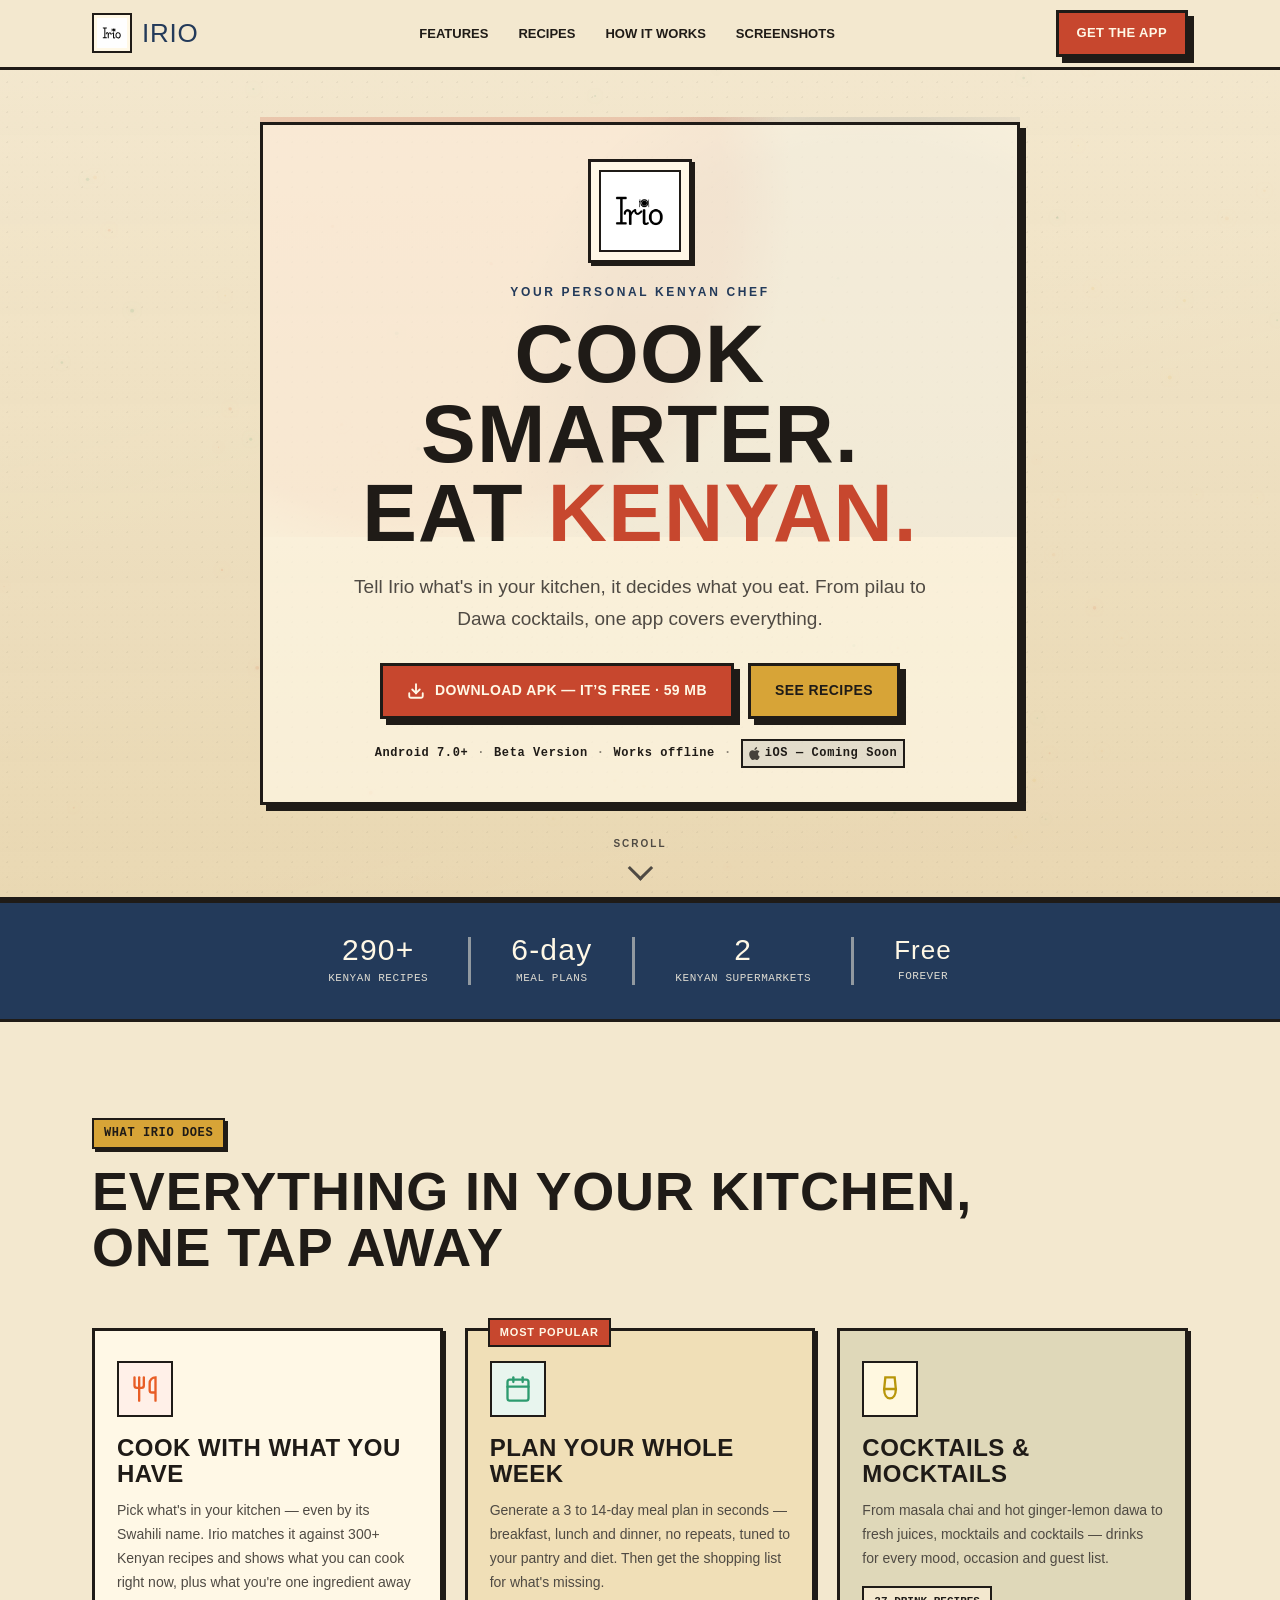
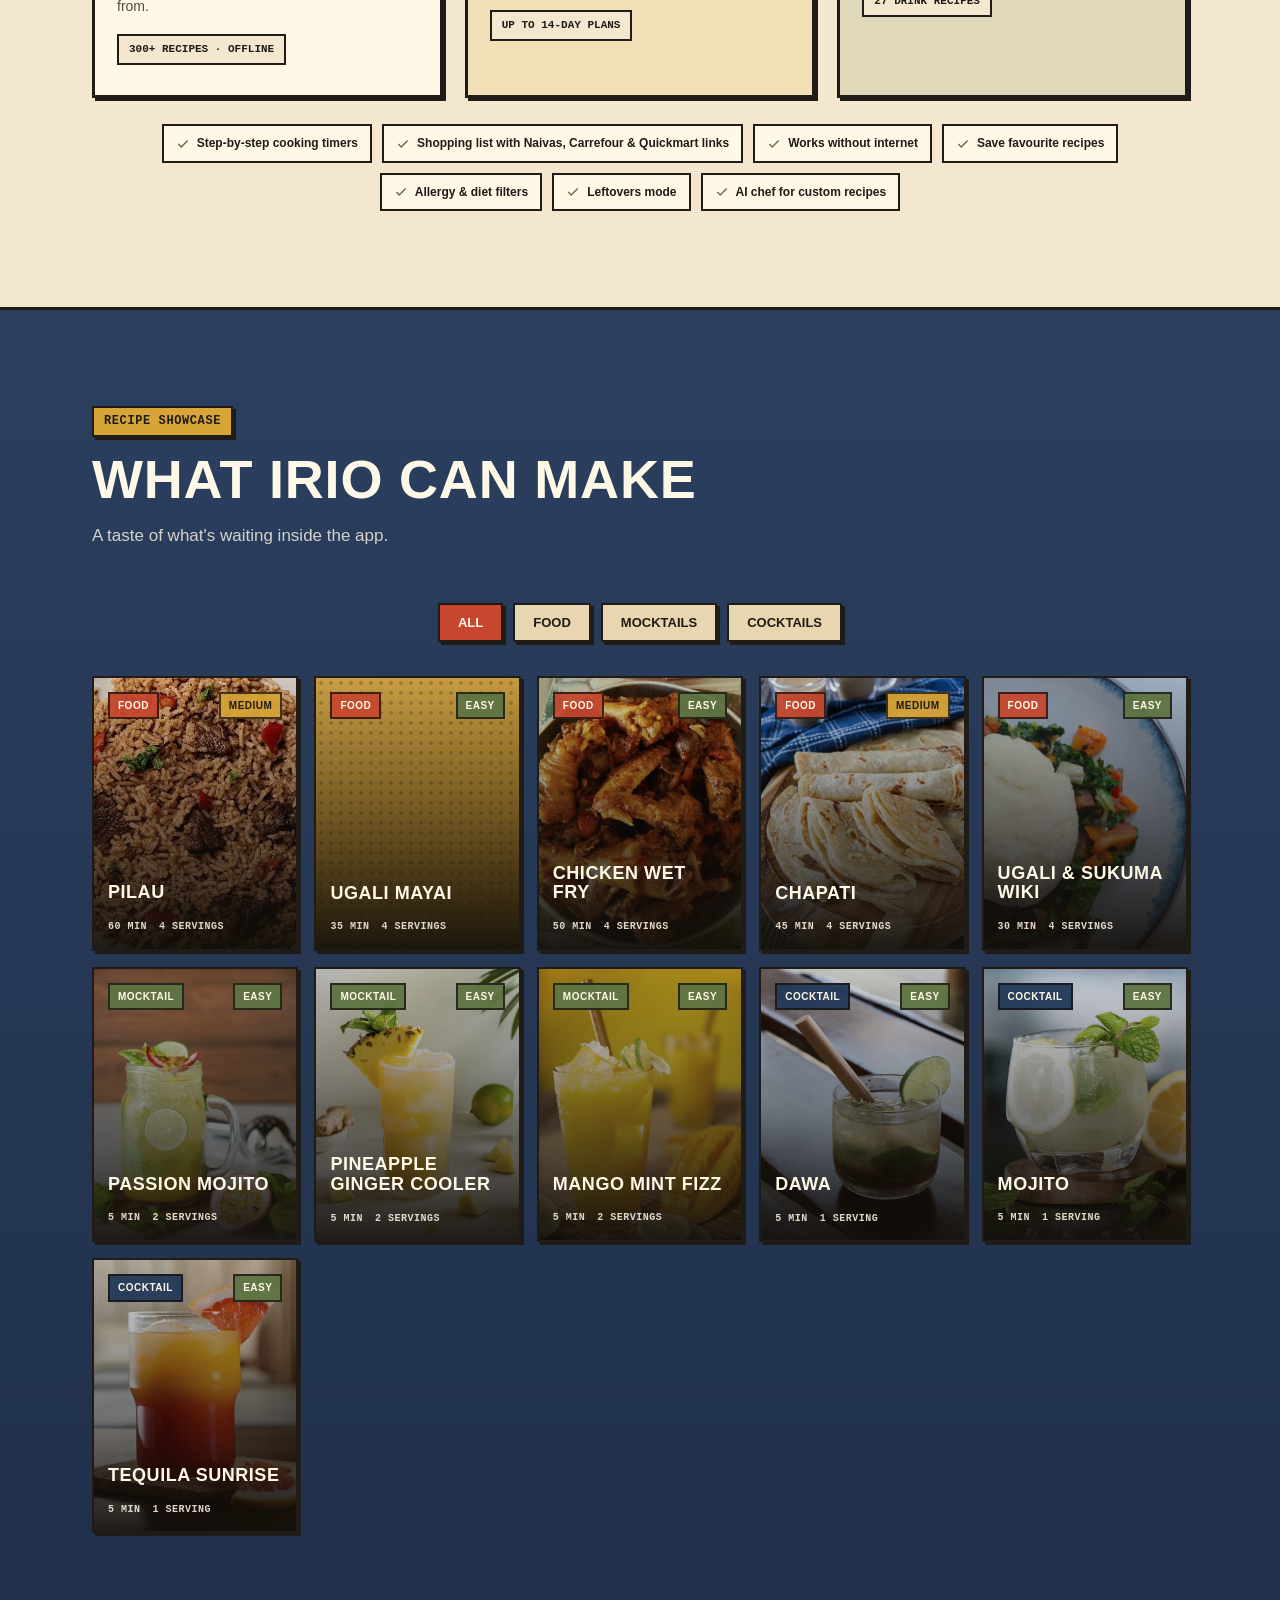
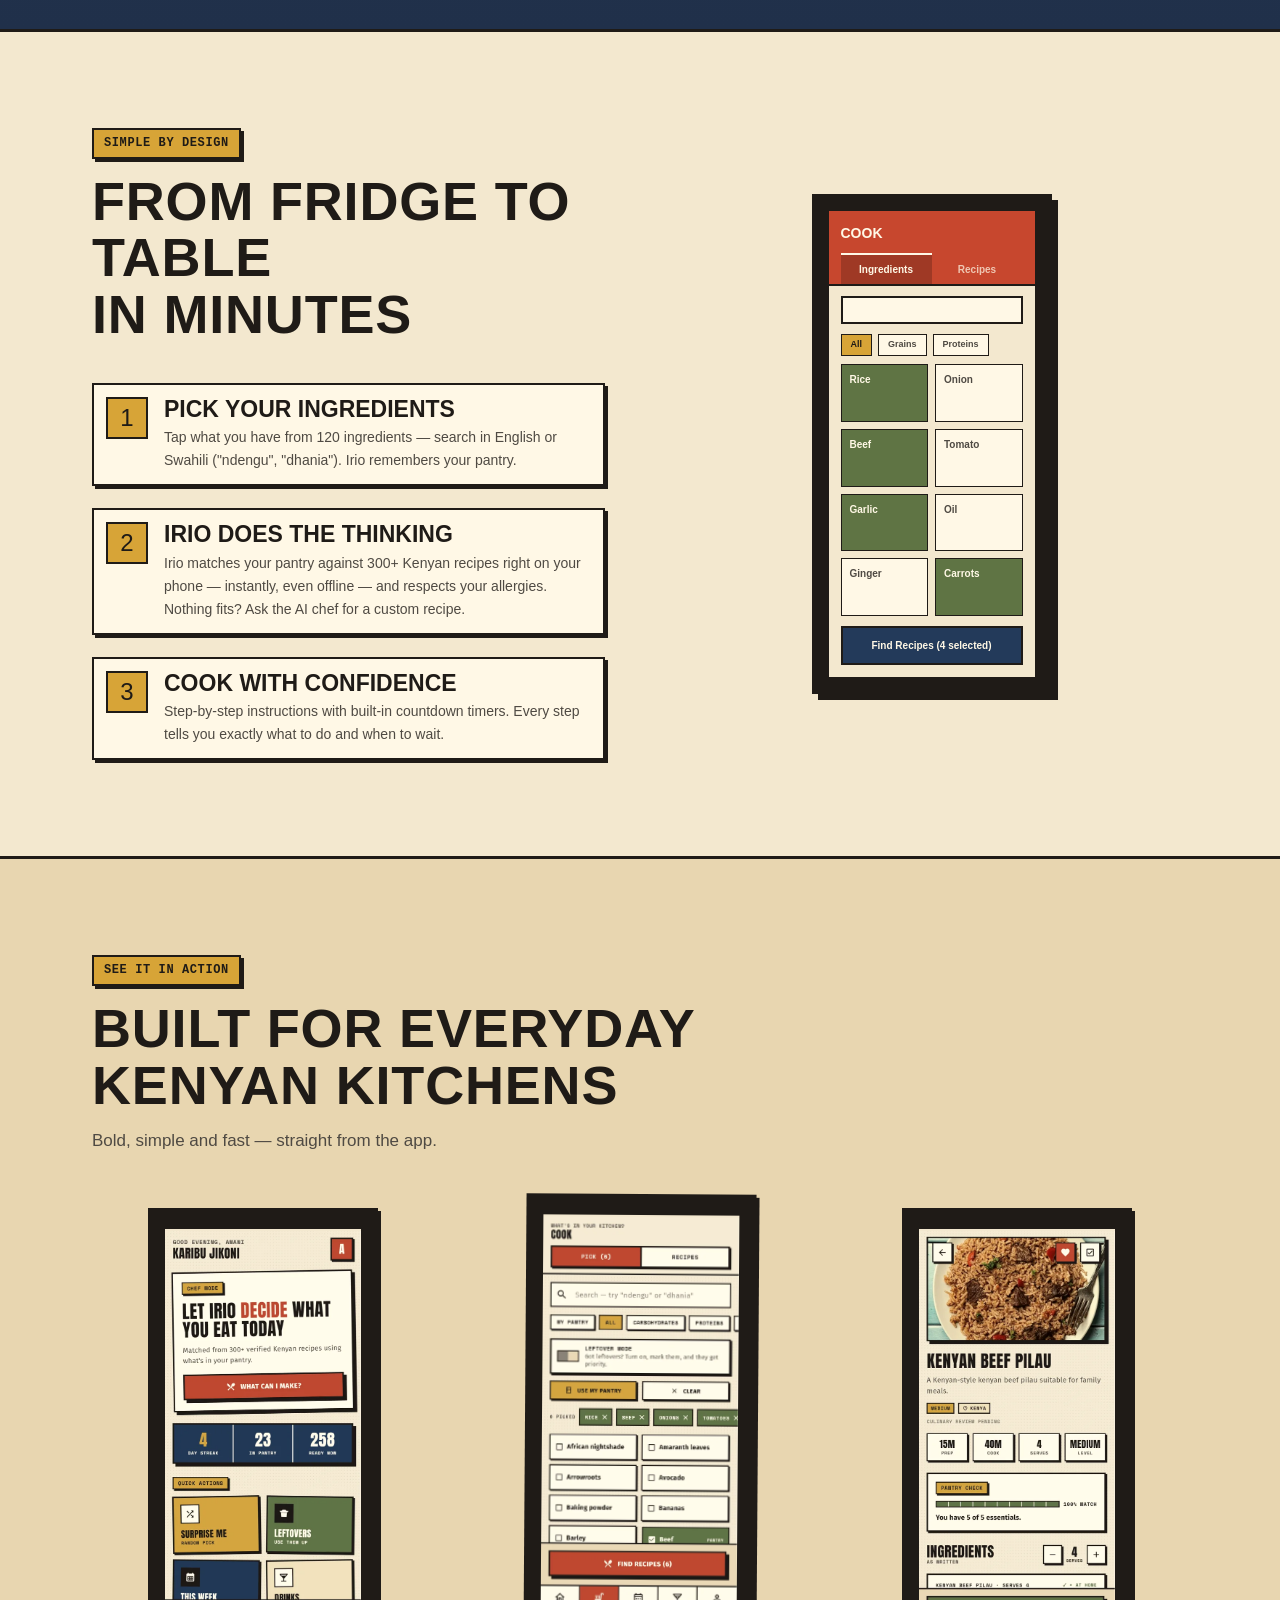
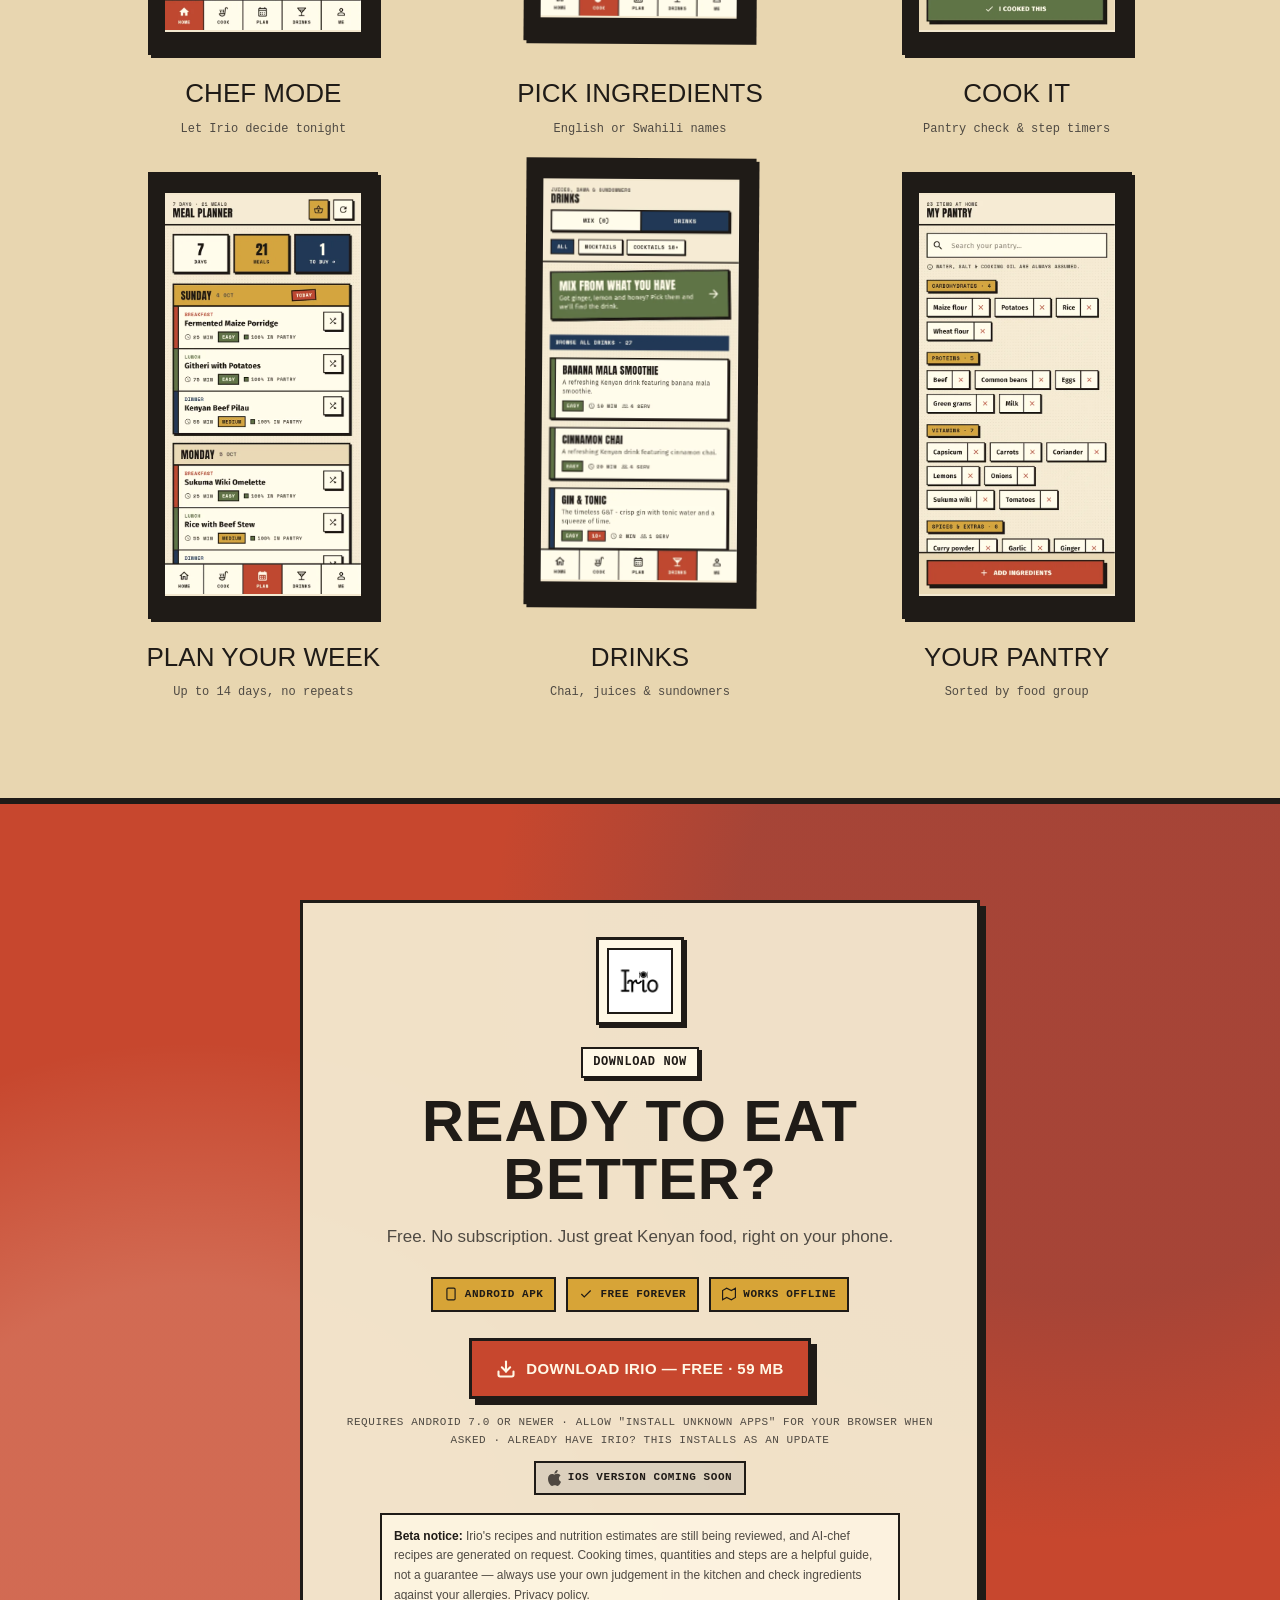
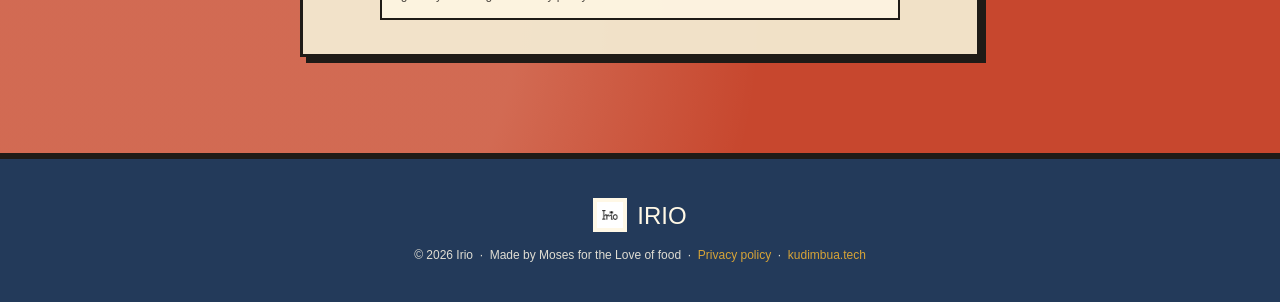
==== commit 8455ed64: "Irio 2.0: new app screenshots, updated copy, privacy policy, new APK - Six new app screenshots in im" ====
--- a/index.html
+++ b/index.html
@@ -4,7 +4,7 @@
   <meta charset="UTF-8">
   <meta name="viewport" content="width=device-width, initial-scale=1.0">
   <title>Irio — Your Personal Kenyan Chef</title>
-  <meta name="description" content="Tell Irio what's in your kitchen and it decides what you eat. AI-powered Kenyan recipes, meal planning, cocktails and more. Free Android app.">
+  <meta name="description" content="Tell Irio what's in your kitchen and it decides what you eat. 300+ Kenyan recipes matched to your pantry, meal plans, drinks and more — works offline. Free Android app.">
   <meta property="og:title" content="Irio — Your Personal Kenyan Chef">
   <meta property="og:description" content="From pilau to Dawa cocktails. Tell Irio what you have and it handles the rest.">
   <meta property="og:image" content="https://kudimbua.tech/images/Irio.png">
@@ -81,7 +81,7 @@
           <a href="#recipes" class="btn-ghost">See Recipes</a>
         </div>
         <div class="hero-meta">
-          <span>Android 5.0+</span>
+          <span>Android 7.0+</span>
           <span class="dot">·</span>
           <span>Beta Version</span>
           <span class="dot">·</span>
@@ -103,8 +103,8 @@
     <section id="stats">
       <div class="stats-inner">
         <div class="stat-item">
-          <span class="stat-num" data-target="28" data-suffix="+">0+</span>
-          <span class="stat-label">Local Recipes</span>
+          <span class="stat-num" data-target="300" data-suffix="+">0+</span>
+          <span class="stat-label">Kenyan Recipes</span>
         </div>
         <div class="stat-divider"></div>
         <div class="stat-item">
@@ -137,8 +137,8 @@
               <svg width="28" height="28" viewBox="0 0 24 24" fill="none" stroke="currentColor" stroke-width="2" stroke-linecap="round"><path d="M3 2v7c0 1.1.9 2 2 2h4a2 2 0 0 0 2-2V2"/><path d="M7 2v20"/><path d="M21 15V2a5 5 0 0 0-5 5v6c0 1.1.9 2 2 2h3zm0 0v7"/></svg>
             </div>
             <h3>Cook with what you have</h3>
-            <p>Pick the ingredients sitting in your fridge. Irio uses AI to suggest meals you can actually make — no recipe hunting, no waste.</p>
-            <div class="feature-chip">AI-powered suggestions</div>
+            <p>Pick what's in your kitchen — even by its Swahili name. Irio matches it against 300+ Kenyan recipes and shows what you can cook right now, plus what you're one ingredient away from.</p>
+            <div class="feature-chip">300+ recipes · offline</div>
           </div>
           <div class="feature-card reveal featured-card" style="--delay: 0.1s">
             <div class="feature-badge">Most popular</div>
@@ -146,16 +146,16 @@
               <svg width="28" height="28" viewBox="0 0 24 24" fill="none" stroke="currentColor" stroke-width="2" stroke-linecap="round"><rect x="3" y="4" width="18" height="18" rx="2"/><line x1="16" y1="2" x2="16" y2="6"/><line x1="8" y1="2" x2="8" y2="6"/><line x1="3" y1="10" x2="21" y2="10"/></svg>
             </div>
             <h3>Plan your whole week</h3>
-            <p>Generate a complete 7-day meal plan in seconds. Breakfast, lunch and dinner picked, balanced and varied automatically.</p>
-            <div class="feature-chip">7-day plans</div>
+            <p>Generate a 3 to 14-day meal plan in seconds — breakfast, lunch and dinner, no repeats, tuned to your pantry and diet. Then get the shopping list for what's missing.</p>
+            <div class="feature-chip">Up to 14-day plans</div>
           </div>
           <div class="feature-card reveal" style="--delay: 0.2s">
             <div class="feature-icon" style="--icon-bg: #FFF8E0; --icon-color: #B8960A">
               <svg width="28" height="28" viewBox="0 0 24 24" fill="none" stroke="currentColor" stroke-width="2" stroke-linecap="round"><path d="M8 2h8l1 10H7z"/><path d="M7 12c0 5 2 8 5 8s5-3 5-8"/></svg>
             </div>
             <h3>Cocktails &amp; Mocktails</h3>
-            <p>From a classic Dawa to a Passion Mojito, Irio has drink recipes for every mood, occasion and guest list.</p>
-            <div class="feature-chip">13 drink recipes</div>
+            <p>From masala chai and hot ginger-lemon dawa to fresh juices, mocktails and cocktails — drinks for every mood, occasion and guest list.</p>
+            <div class="feature-chip">27 drink recipes</div>
           </div>
         </div>
         <!-- Bonus chips row -->
@@ -175,6 +175,18 @@
           <div class="extra-chip">
             <svg width="14" height="14" viewBox="0 0 24 24" fill="none" stroke="currentColor" stroke-width="2.5"><polyline points="20 6 9 17 4 12"/></svg>
             Save favourite recipes
+          </div>
+          <div class="extra-chip">
+            <svg width="14" height="14" viewBox="0 0 24 24" fill="none" stroke="currentColor" stroke-width="2.5"><polyline points="20 6 9 17 4 12"/></svg>
+            Allergy &amp; diet filters
+          </div>
+          <div class="extra-chip">
+            <svg width="14" height="14" viewBox="0 0 24 24" fill="none" stroke="currentColor" stroke-width="2.5"><polyline points="20 6 9 17 4 12"/></svg>
+            Leftovers mode
+          </div>
+          <div class="extra-chip">
+            <svg width="14" height="14" viewBox="0 0 24 24" fill="none" stroke="currentColor" stroke-width="2.5"><polyline points="20 6 9 17 4 12"/></svg>
+            AI chef for custom recipes
           </div>
         </div>
       </div>
@@ -213,6 +225,25 @@
                 <p class="rc-desc">Fragrant spiced rice cooked with tender beef and authentic pilau masala — a Kenyan celebration dish.</p>
                 <div class="rc-meta">
                   <span>60 min</span><span>4 servings</span>
+                </div>
+              </div>
+            </div>
+          </article>
+
+          <article class="recipe-card active" data-type="food"
+            style="--card-grad: radial-gradient(rgba(31, 27, 23, 0.22) 1.6px, transparent 1.8px) 0 0/10px 10px, linear-gradient(160deg, #e2b34e 0%, #d7a437 60%, #c1922c 100%)">
+            <div class="rc-img"></div>
+            <div class="rc-overlay"></div>
+            <div class="rc-content">
+              <div class="rc-top">
+                <span class="rc-tag food">Food</span>
+                <span class="rc-diff easy">Easy</span>
+              </div>
+              <div class="rc-bottom">
+                <h3>Ugali Mayai</h3>
+                <p class="rc-desc">Soft white ugali with eggs scrambled into a quick tomato and onion fry — the cheap, filling everyday classic.</p>
+                <div class="rc-meta">
+                  <span>35 min</span><span>4 servings</span>
                 </div>
               </div>
             </div>
@@ -424,14 +455,14 @@
               <div class="step-num">1</div>
               <div class="step-body">
                 <h4>Pick your ingredients</h4>
-                <p>Browse a searchable list of 100+ ingredients and tap what you have. The app remembers your pantry staples.</p>
+                <p>Tap what you have from 120 ingredients — search in English or Swahili ("ndengu", "dhania"). Irio remembers your pantry.</p>
               </div>
             </div>
             <div class="how-step reveal" style="--delay: 0.1s">
               <div class="step-num">2</div>
               <div class="step-body">
                 <h4>Irio does the thinking</h4>
-                <p>AI generates 4 personalised recipes in seconds. No internet? It falls back to 28 built-in Kenyan recipes instantly.</p>
+                <p>Irio matches your pantry against 300+ Kenyan recipes right on your phone — instantly, even offline — and respects your allergies. Nothing fits? Ask the AI chef for a custom recipe.</p>
               </div>
             </div>
             <div class="how-step reveal" style="--delay: 0.2s">
@@ -487,7 +518,7 @@
         <div class="section-header reveal">
           <p class="section-label">See it in action</p>
           <h2 class="section-title">Built for everyday<br>Kenyan kitchens</h2>
-          <p class="section-sub">Simple, clean and fast — exactly how a cooking app should feel.</p>
+          <p class="section-sub">Bold, simple and fast — straight from the app.</p>
         </div>
         <div class="screens-grid">
 
@@ -495,33 +526,66 @@
             <div class="screen-frame">
               <div class="screen-notch"></div>
               <div class="screen-inner">
-                <img src="images/screen_cook.png" loading="lazy" decoding="async" alt="Cook screen — pick your ingredients">
-              </div>
-            </div>
-            <p class="screen-label">Pick Ingredients</p>
-            <p class="screen-sub">From 100+ Kenyan staples</p>
+                <img src="images/app/home.webp" loading="lazy" decoding="async" alt="Home screen — Chef Mode, cooking streak and quick actions">
+              </div>
+            </div>
+            <p class="screen-label">Chef Mode</p>
+            <p class="screen-sub">Let Irio decide tonight</p>
           </div>
 
           <div class="screen-wrap elevated reveal" style="--delay: 0.15s">
             <div class="screen-frame">
               <div class="screen-notch"></div>
               <div class="screen-inner">
-                <img src="images/screen_recipes.png" loading="lazy" decoding="async" alt="Recipes screen — AI-generated suggestions">
-              </div>
-            </div>
-            <p class="screen-label">Get Recipes</p>
-            <p class="screen-sub">AI-generated in seconds</p>
+                <img src="images/app/cook.webp" loading="lazy" decoding="async" alt="Cook screen — pick the ingredients you have">
+              </div>
+            </div>
+            <p class="screen-label">Pick Ingredients</p>
+            <p class="screen-sub">English or Swahili names</p>
           </div>
 
           <div class="screen-wrap reveal" style="--delay: 0.3s">
             <div class="screen-frame">
               <div class="screen-notch"></div>
               <div class="screen-inner">
-                <img src="images/screen_planne.png" loading="lazy" decoding="async" alt="Meal planner screen — 7-day plan">
+                <img src="images/app/recipe_pilau.webp" loading="lazy" decoding="async" alt="Recipe screen — Kenyan Beef Pilau with a 100% pantry match">
+              </div>
+            </div>
+            <p class="screen-label">Cook It</p>
+            <p class="screen-sub">Pantry check &amp; step timers</p>
+          </div>
+
+          <div class="screen-wrap reveal" style="--delay: 0s">
+            <div class="screen-frame">
+              <div class="screen-notch"></div>
+              <div class="screen-inner">
+                <img src="images/app/planner.webp" loading="lazy" decoding="async" alt="Meal planner — a week of breakfasts, lunches and dinners">
               </div>
             </div>
             <p class="screen-label">Plan Your Week</p>
-            <p class="screen-sub">Full 7-day meal plans</p>
+            <p class="screen-sub">Up to 14 days, no repeats</p>
+          </div>
+
+          <div class="screen-wrap elevated reveal" style="--delay: 0.15s">
+            <div class="screen-frame">
+              <div class="screen-notch"></div>
+              <div class="screen-inner">
+                <img src="images/app/drinks.webp" loading="lazy" decoding="async" alt="Drinks screen — chai, juices, mocktails and cocktails">
+              </div>
+            </div>
+            <p class="screen-label">Drinks</p>
+            <p class="screen-sub">Chai, juices &amp; sundowners</p>
+          </div>
+
+          <div class="screen-wrap reveal" style="--delay: 0.3s">
+            <div class="screen-frame">
+              <div class="screen-notch"></div>
+              <div class="screen-inner">
+                <img src="images/app/pantry.webp" loading="lazy" decoding="async" alt="Pantry screen — ingredients grouped into carbohydrates, proteins and vitamins">
+              </div>
+            </div>
+            <p class="screen-label">Your Pantry</p>
+            <p class="screen-sub">Sorted by food group</p>
           </div>
 
         </div>
@@ -556,13 +620,13 @@
           <svg width="20" height="20" viewBox="0 0 24 24" fill="none" stroke="currentColor" stroke-width="2.5" stroke-linecap="round"><path d="M21 15v4a2 2 0 0 1-2 2H5a2 2 0 0 1-2-2v-4"/><polyline points="7 10 12 15 17 10"/><line x1="12" y1="15" x2="12" y2="3"/></svg>
           Download Irio — Free · 59 MB
         </a>
-        <p class="dl-note reveal">Requires Android 5.0 · Enable "Install from unknown sources" in settings</p>
+        <p class="dl-note reveal">Requires Android 7.0 or newer · Allow "Install unknown apps" for your browser when asked · Already have Irio? This installs as an update</p>
         <div class="ios-soon-wrap reveal">
           <svg width="13" height="16" viewBox="0 0 814 1000" fill="currentColor" aria-hidden="true"><path d="M788.1 340.9c-5.8 4.5-108.2 62.2-108.2 190.5 0 148.4 130.3 200.9 134.2 202.2-.6 3.2-20.7 71.9-68.7 141.9-42.8 61.6-87.5 123.1-155.5 123.1s-85.5-39.5-164-39.5c-76 0-103.7 40.8-165.9 40.8s-105-57.8-155.5-127.4C46 790.7 0 663 0 541.8c0-194.3 126.4-297.5 250.8-297.5 66.1 0 121.2 43.4 162.7 43.4 39.5 0 101.1-46 176.3-46 28.5 0 130.9 2.6 198.3 99.2zm-234-181.5c31.1-36.9 53.1-88.1 53.1-139.3 0-7.1-.6-14.3-1.9-20.1-50.6 1.9-110.8 33.7-147.1 75.8-28.5 32.4-55.1 83.6-55.1 135.5 0 7.8 1.3 15.6 1.9 18.1 3.2.6 8.4 1.3 13.6 1.3 45.4 0 102.5-30.4 135.5-71.3z"/></svg>
           iOS version coming soon
         </div>
         <div class="dl-disclaimer reveal">
-          <strong>Beta notice:</strong> Irio uses AI to generate recipe suggestions. Results may vary: cooking times, ingredient quantities and steps are a helpful guide, not a guarantee. Always use your own judgement in the kitchen.
+          <strong>Beta notice:</strong> Irio's recipes and nutrition estimates are still being reviewed, and AI-chef recipes are generated on request. Cooking times, quantities and steps are a helpful guide, not a guarantee — always use your own judgement in the kitchen and check ingredients against your allergies. <a href="privacy.html">Privacy policy</a>.
         </div>
       </div>
     </section>
@@ -576,7 +640,7 @@
         <img src="images/Irio.png" alt="Irio">
         <span>Irio</span>
       </a>
-<p class="footer-copy">© 2026 Irio &nbsp;·&nbsp; Made by Moses for the Love of food &nbsp;·&nbsp; <a href="https://kudimbua.tech">kudimbua.tech</a></p>
+<p class="footer-copy">© 2026 Irio &nbsp;·&nbsp; Made by Moses for the Love of food &nbsp;·&nbsp; <a href="privacy.html">Privacy policy</a> &nbsp;·&nbsp; <a href="https://kudimbua.tech">kudimbua.tech</a></p>
     </div>
   </footer>
 
--- a/css/style.css
+++ b/css/style.css
@@ -935,11 +935,12 @@
 }
 .screen-wrap.elevated .screen-frame { transform: translateY(-14px) rotate(0.4deg); }
 .screen-frame {
-  width: 200px;
-  height: 420px;
+  width: 230px;
+  /* Height follows the screenshot's own proportions (see .screen-inner). */
+  height: auto;
   background: var(--ink);
   border-radius: 0;
-  padding: 8px;
+  padding: 16px 12px 18px;
   position: relative;
   border: var(--line);
   box-shadow: var(--hard-shadow-sm);
@@ -955,15 +956,18 @@
 }
 .screen-inner {
   width: 100%;
-  height: 100%;
+  /* App screenshots are 1082×2202; matching that ratio shows the whole
+     screen instead of cropping its edges. */
+  aspect-ratio: 1082 / 2202;
   border-radius: 0;
   overflow: hidden;
   border: var(--line-thin);
+  background: var(--paper);
 }
 .screen-inner img {
   width: 100%;
   height: 100%;
-  object-fit: cover;
+  object-fit: contain;
   filter: saturate(0.9) contrast(1.03);
 }
 .screen-placeholder {
@@ -1306,7 +1310,7 @@
   .mobile-cta {
     width: min(100%, 330px);
   }
-  .screen-frame { width: 180px; height: 380px; }
+  .screen-frame { width: 220px; padding: 14px 10px 16px; }
   .section-header { margin-bottom: 34px; }
 }
 
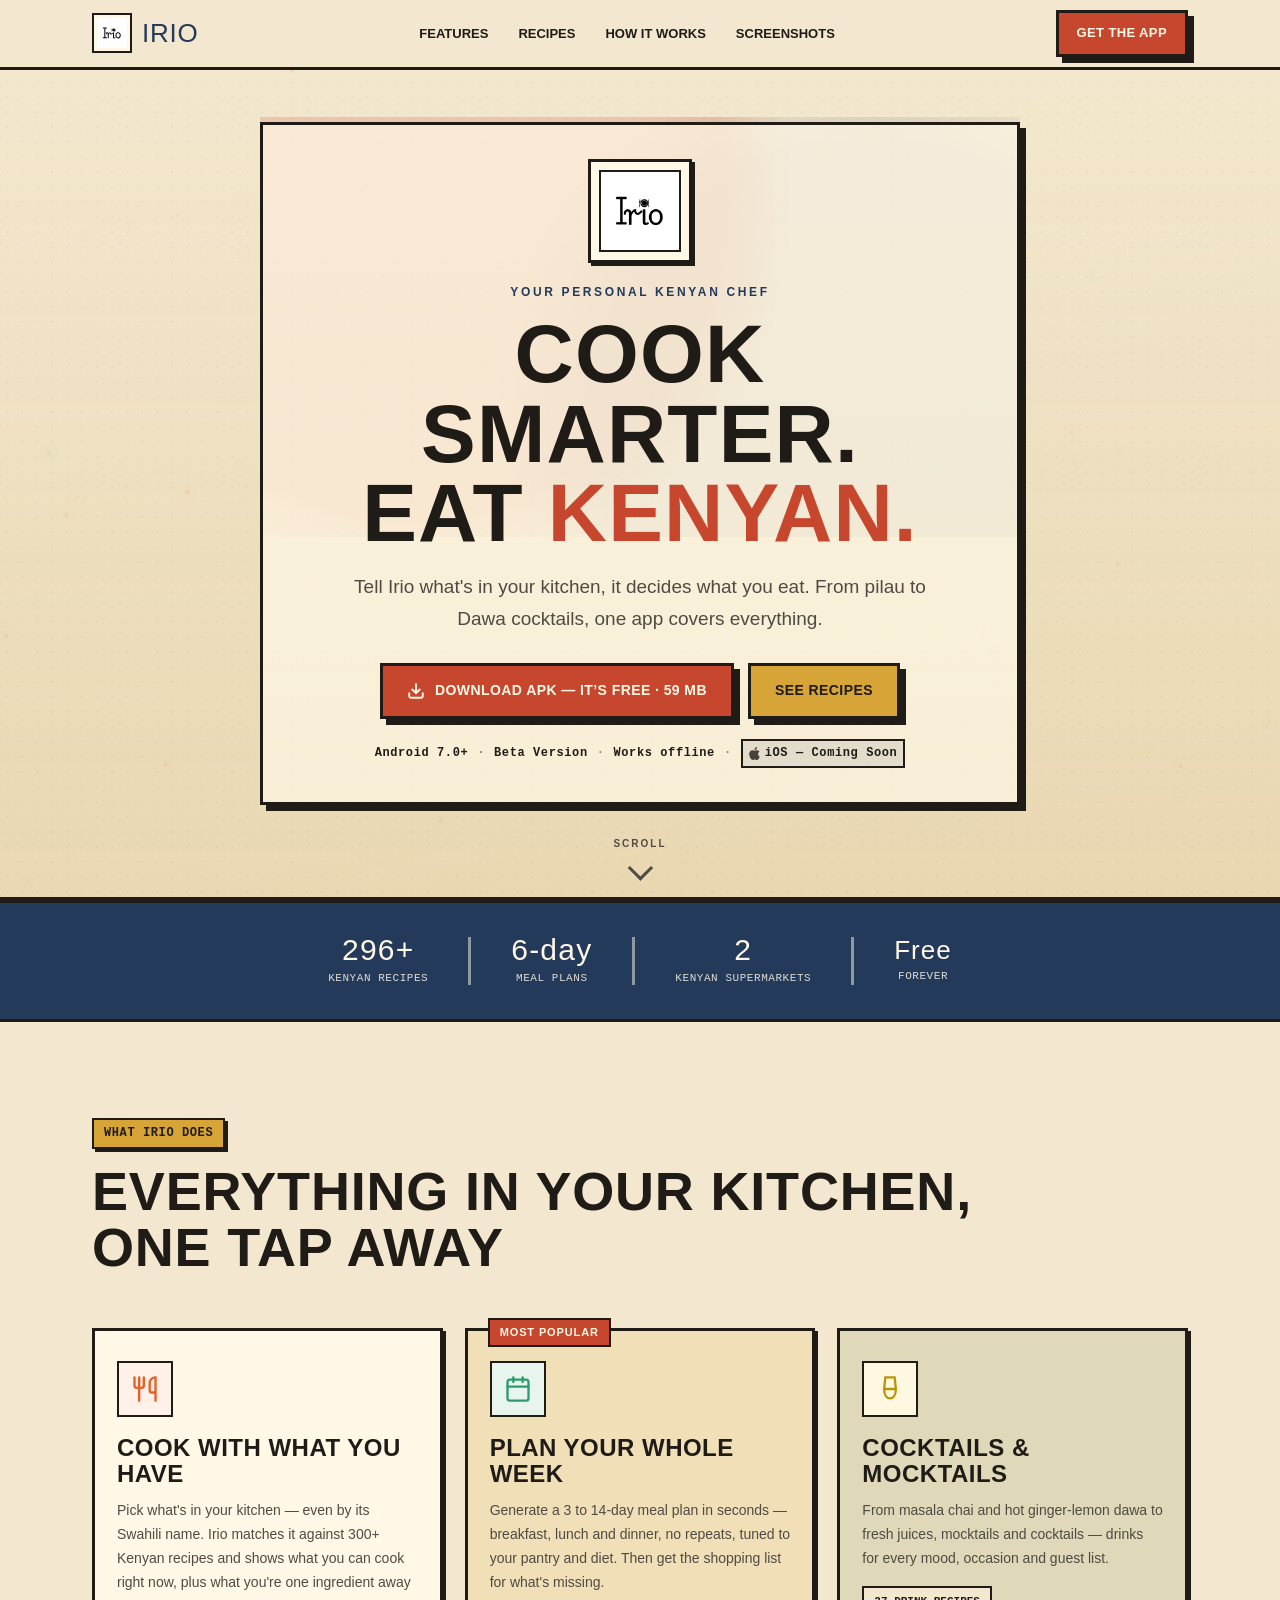
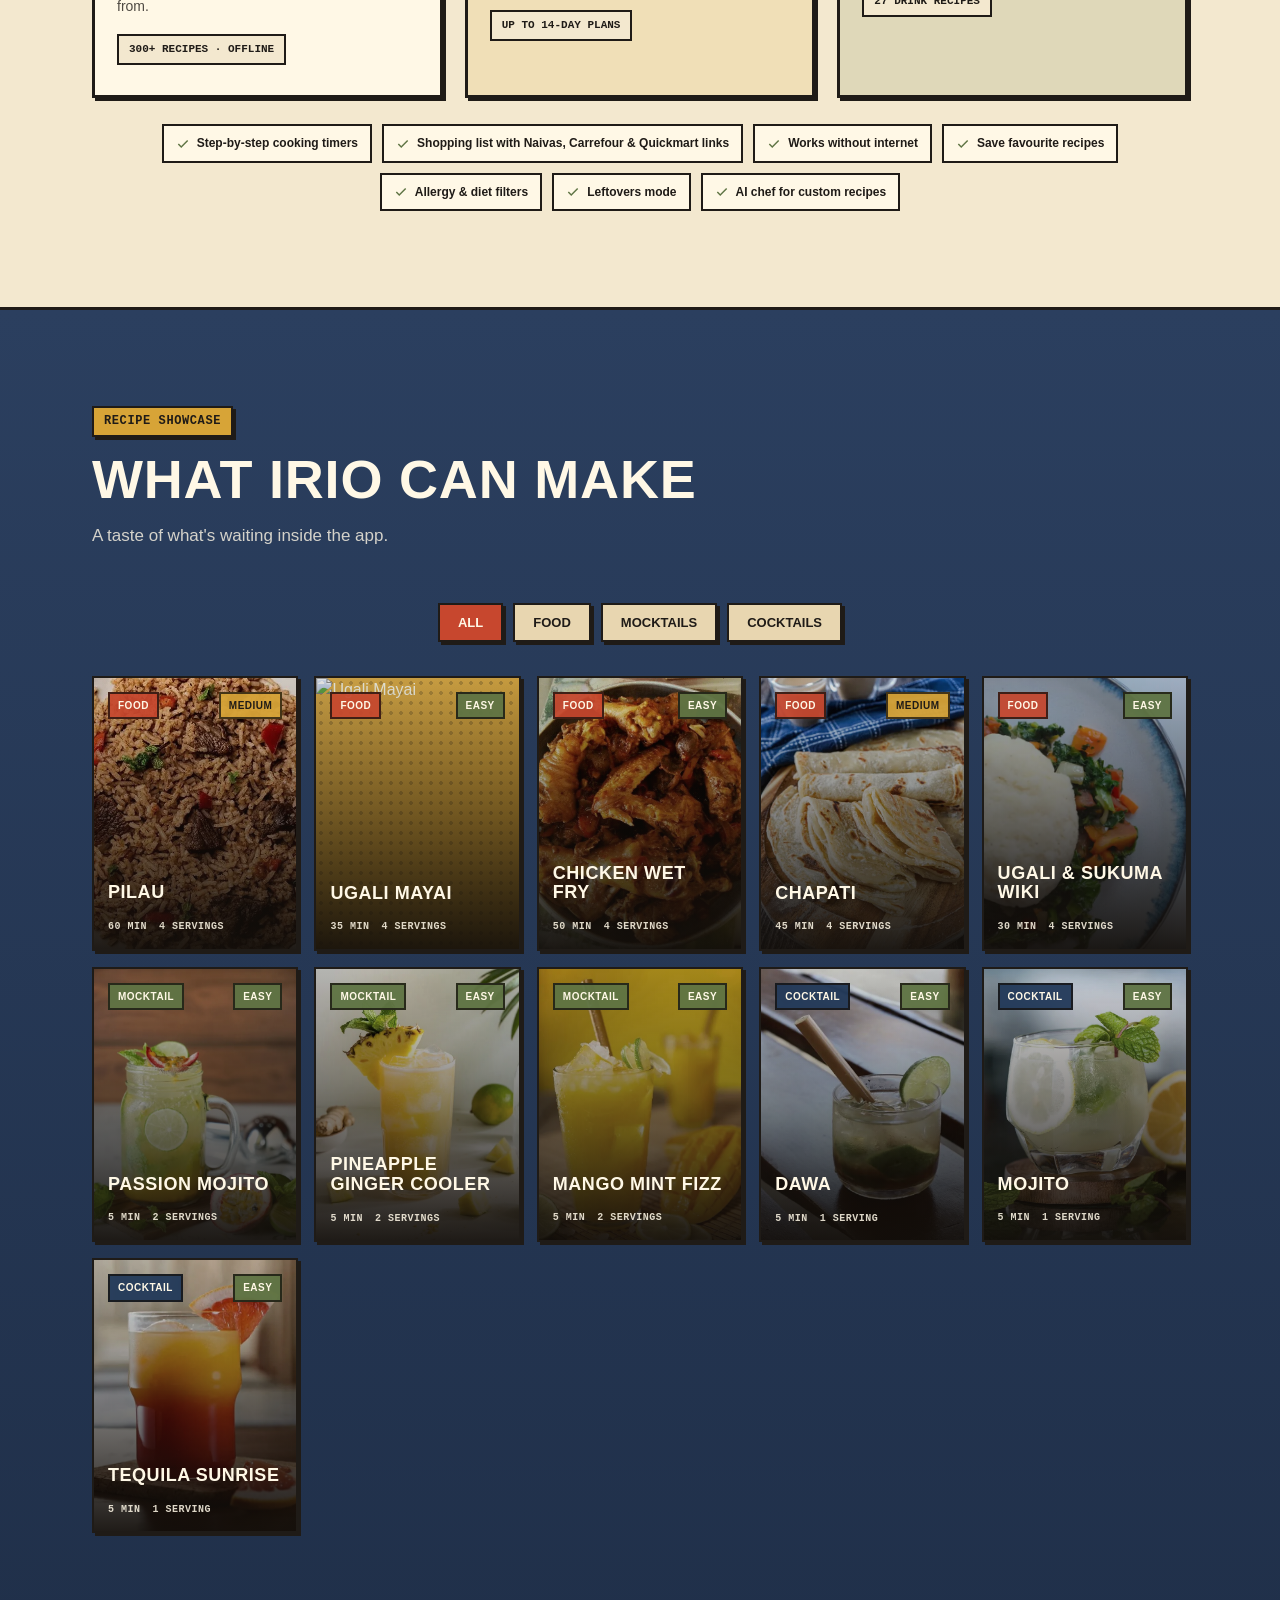
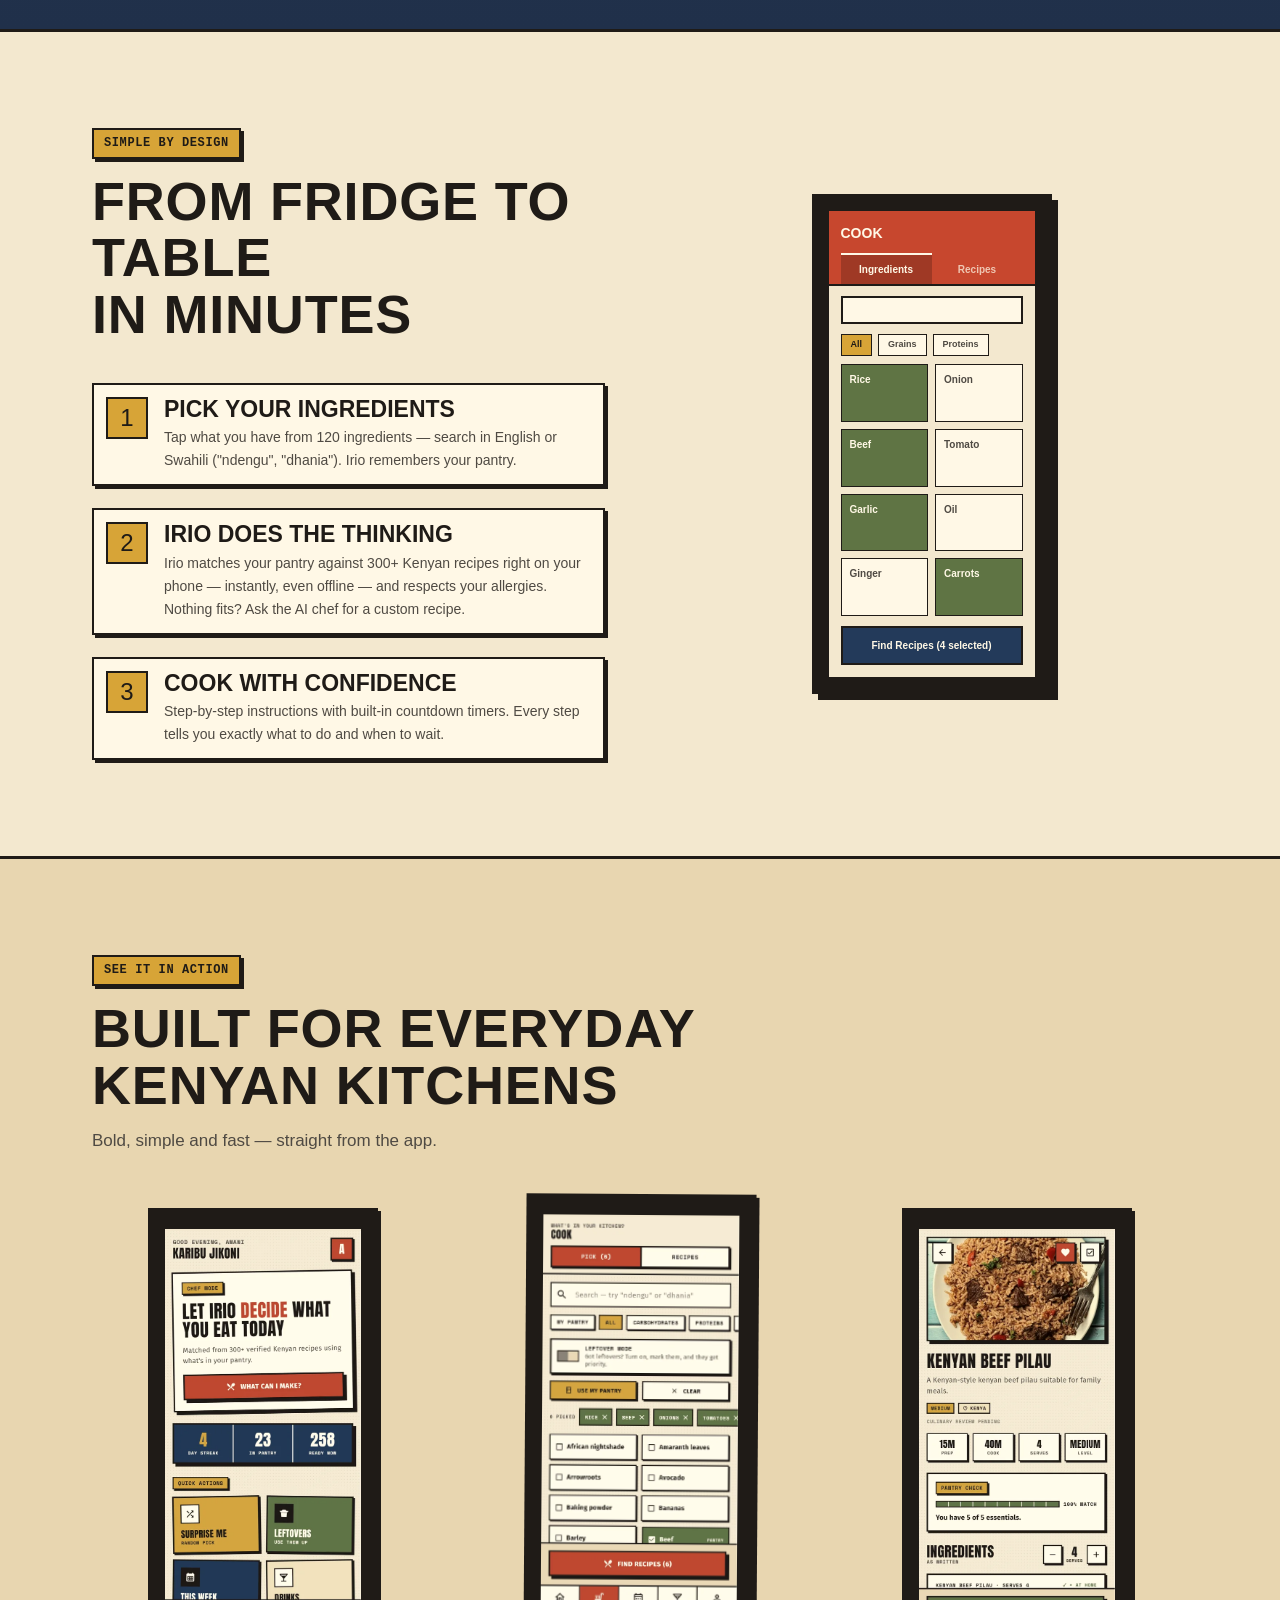
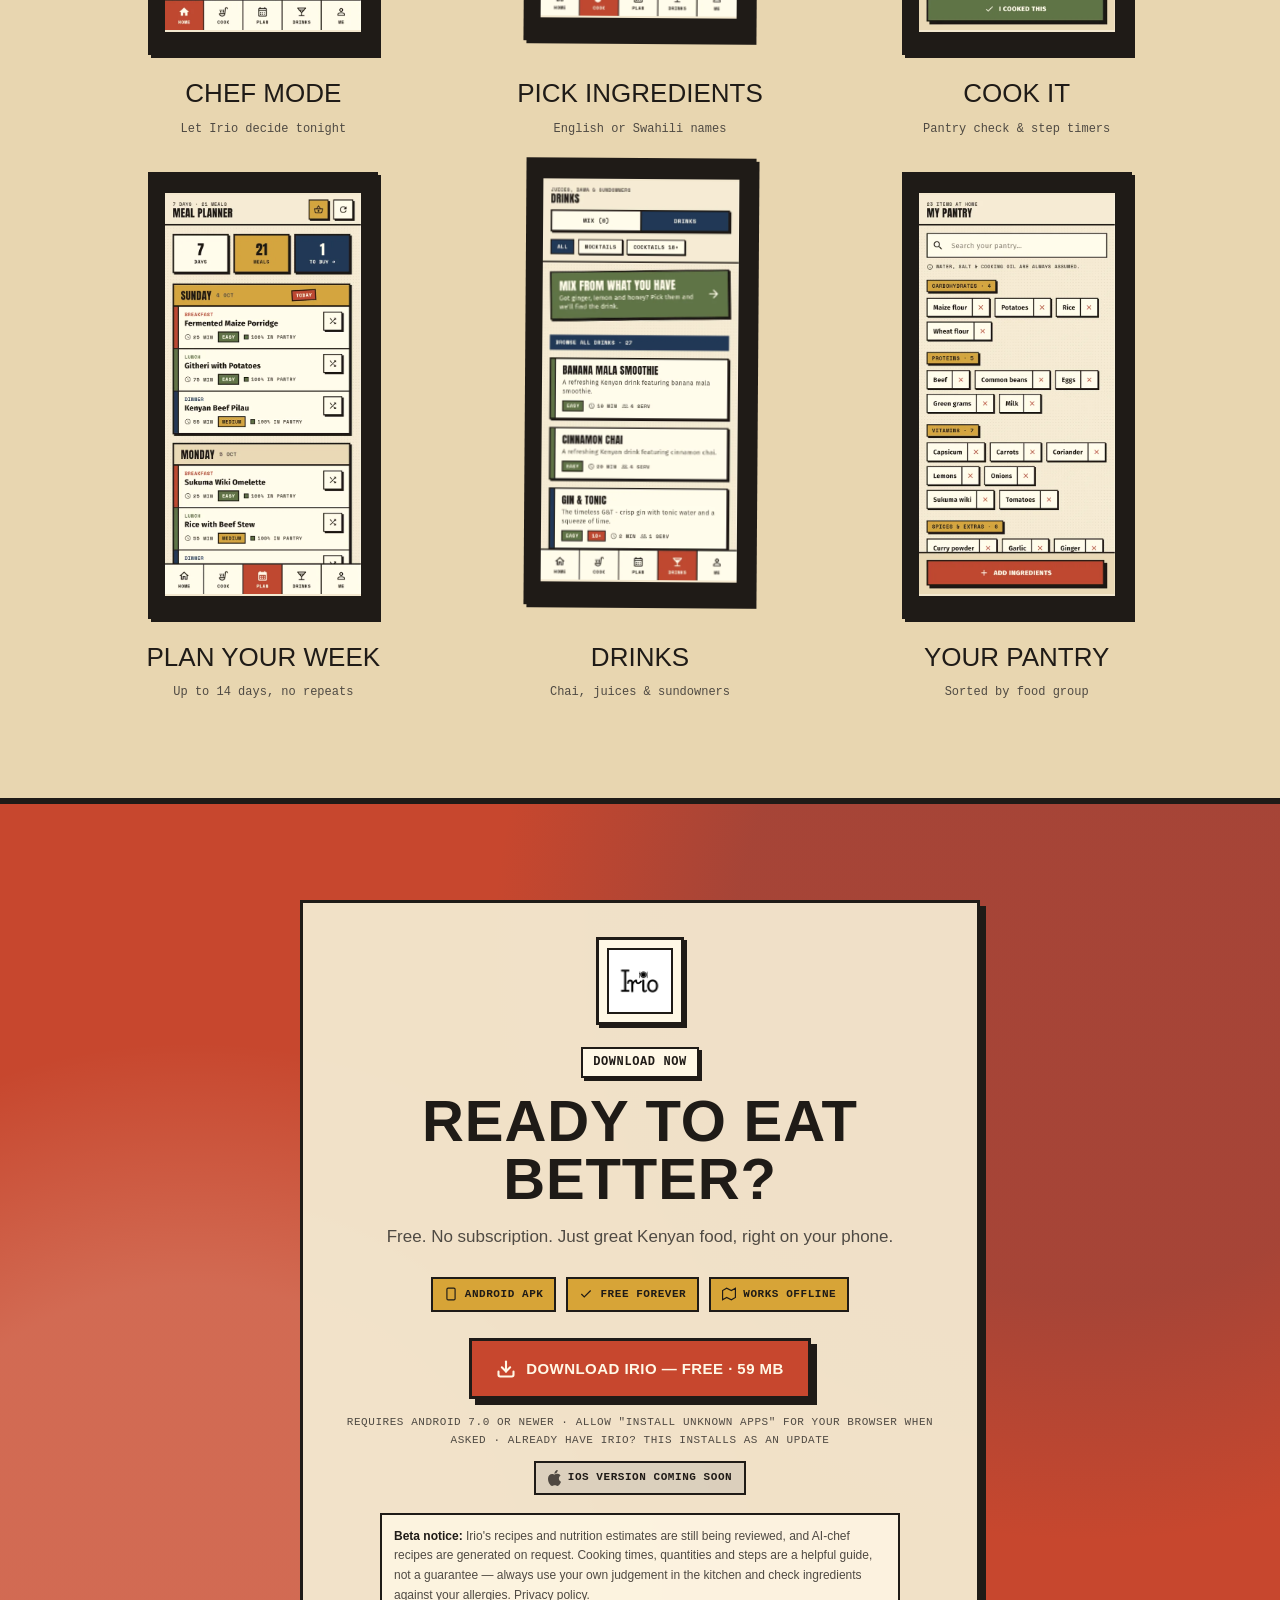
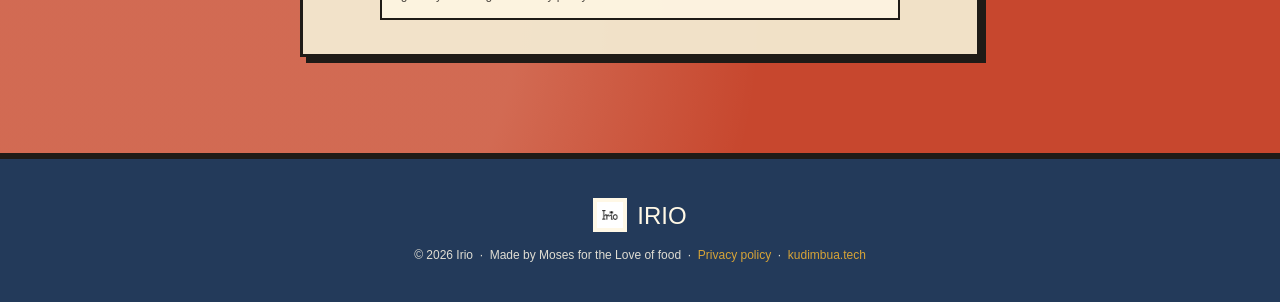
==== commit 03f204f4: "Update to add ugali mayai image" ====
--- a/index.html
+++ b/index.html
@@ -232,7 +232,9 @@
 
           <article class="recipe-card active" data-type="food"
             style="--card-grad: radial-gradient(rgba(31, 27, 23, 0.22) 1.6px, transparent 1.8px) 0 0/10px 10px, linear-gradient(160deg, #e2b34e 0%, #d7a437 60%, #c1922c 100%)">
-            <div class="rc-img"></div>
+            <div class="rc-img">
+              <img src="images/ugalimayai.jpeg" loading="lazy" decoding="async" alt="Ugali Mayai">
+            </div>
             <div class="rc-overlay"></div>
             <div class="rc-content">
               <div class="rc-top">
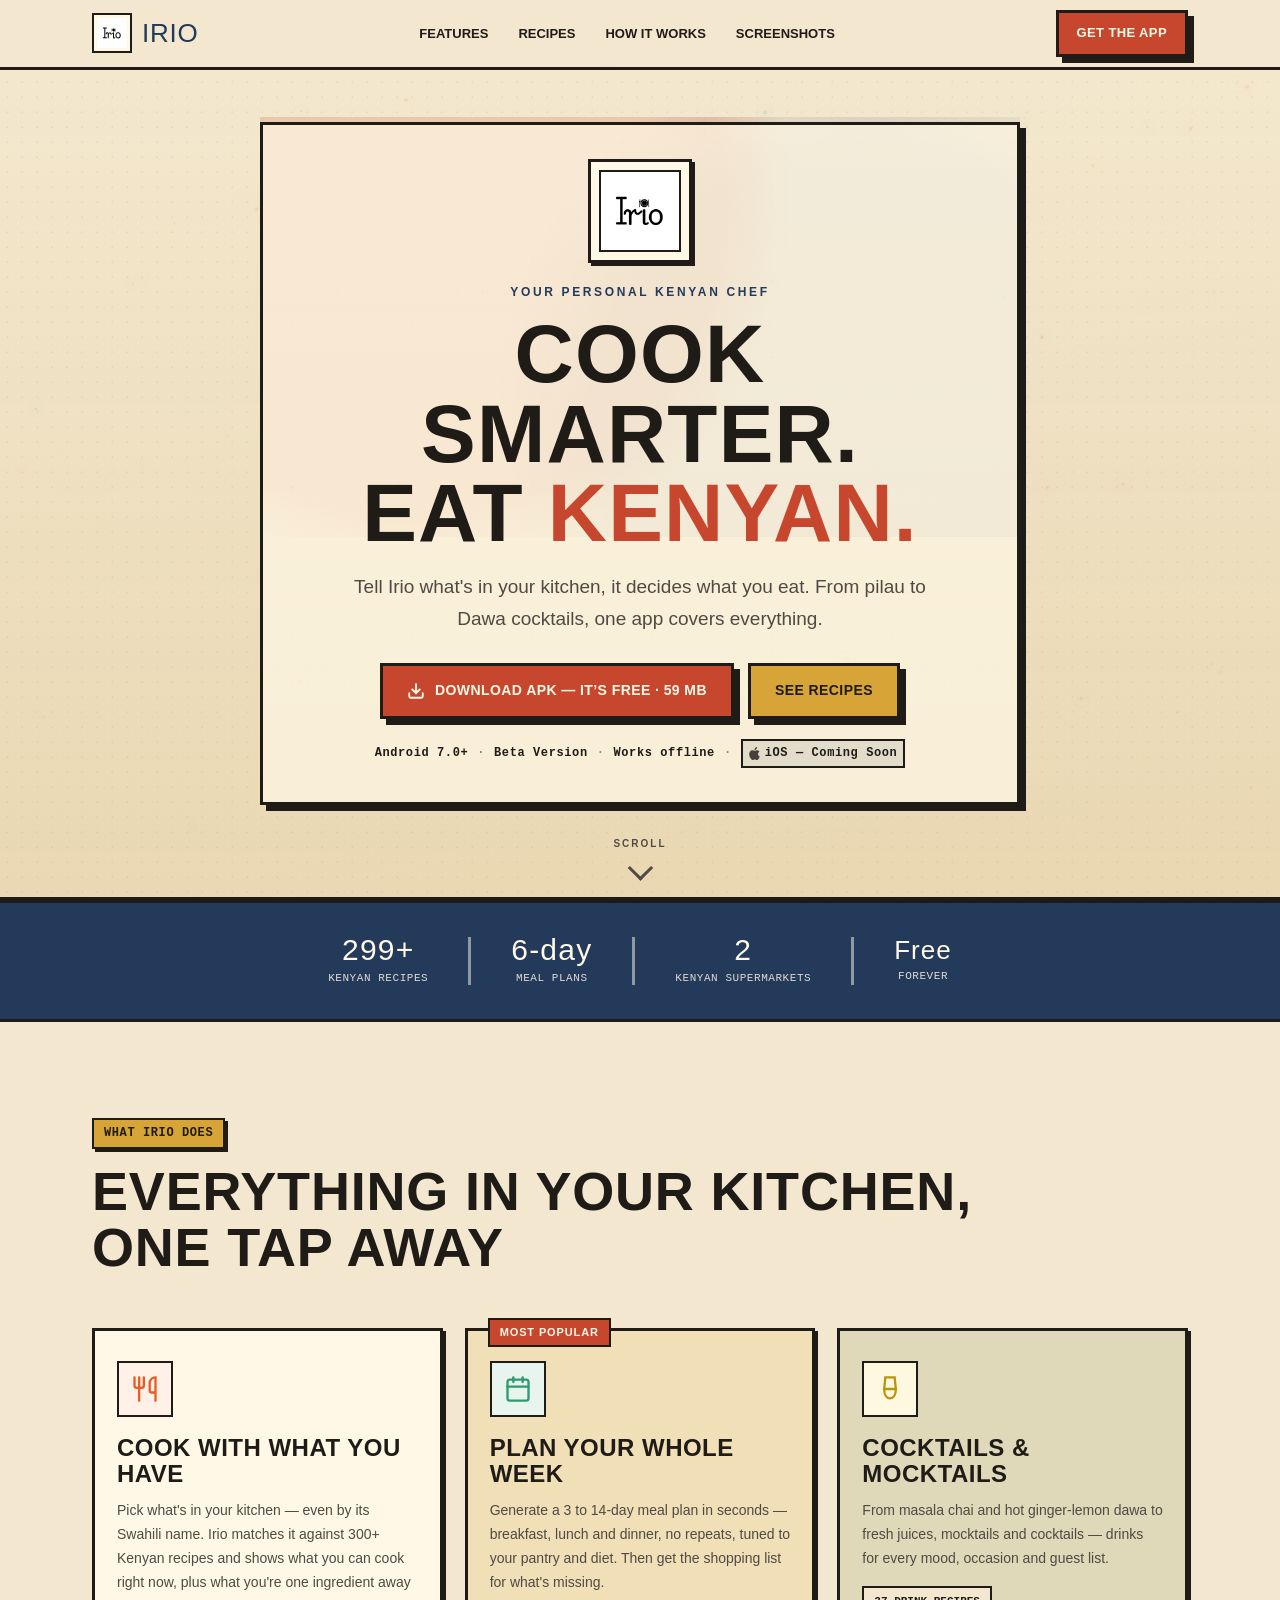
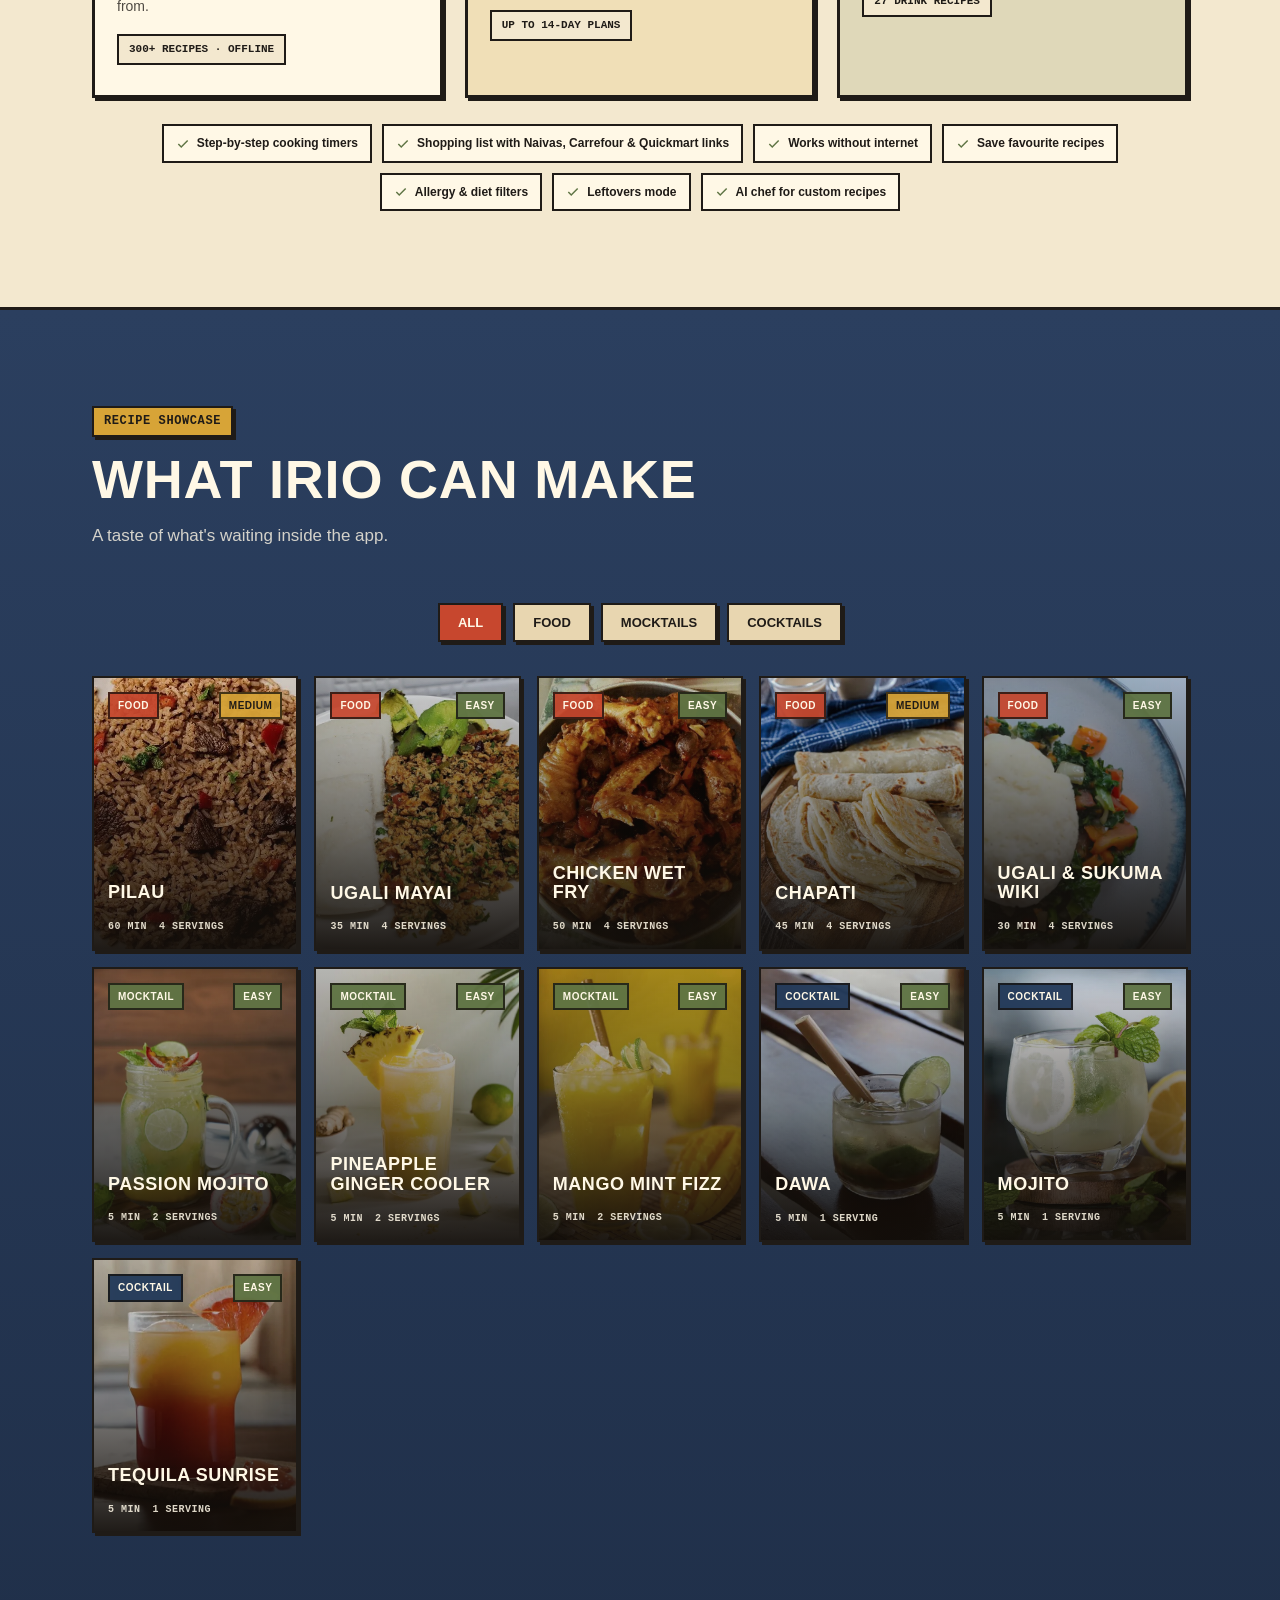
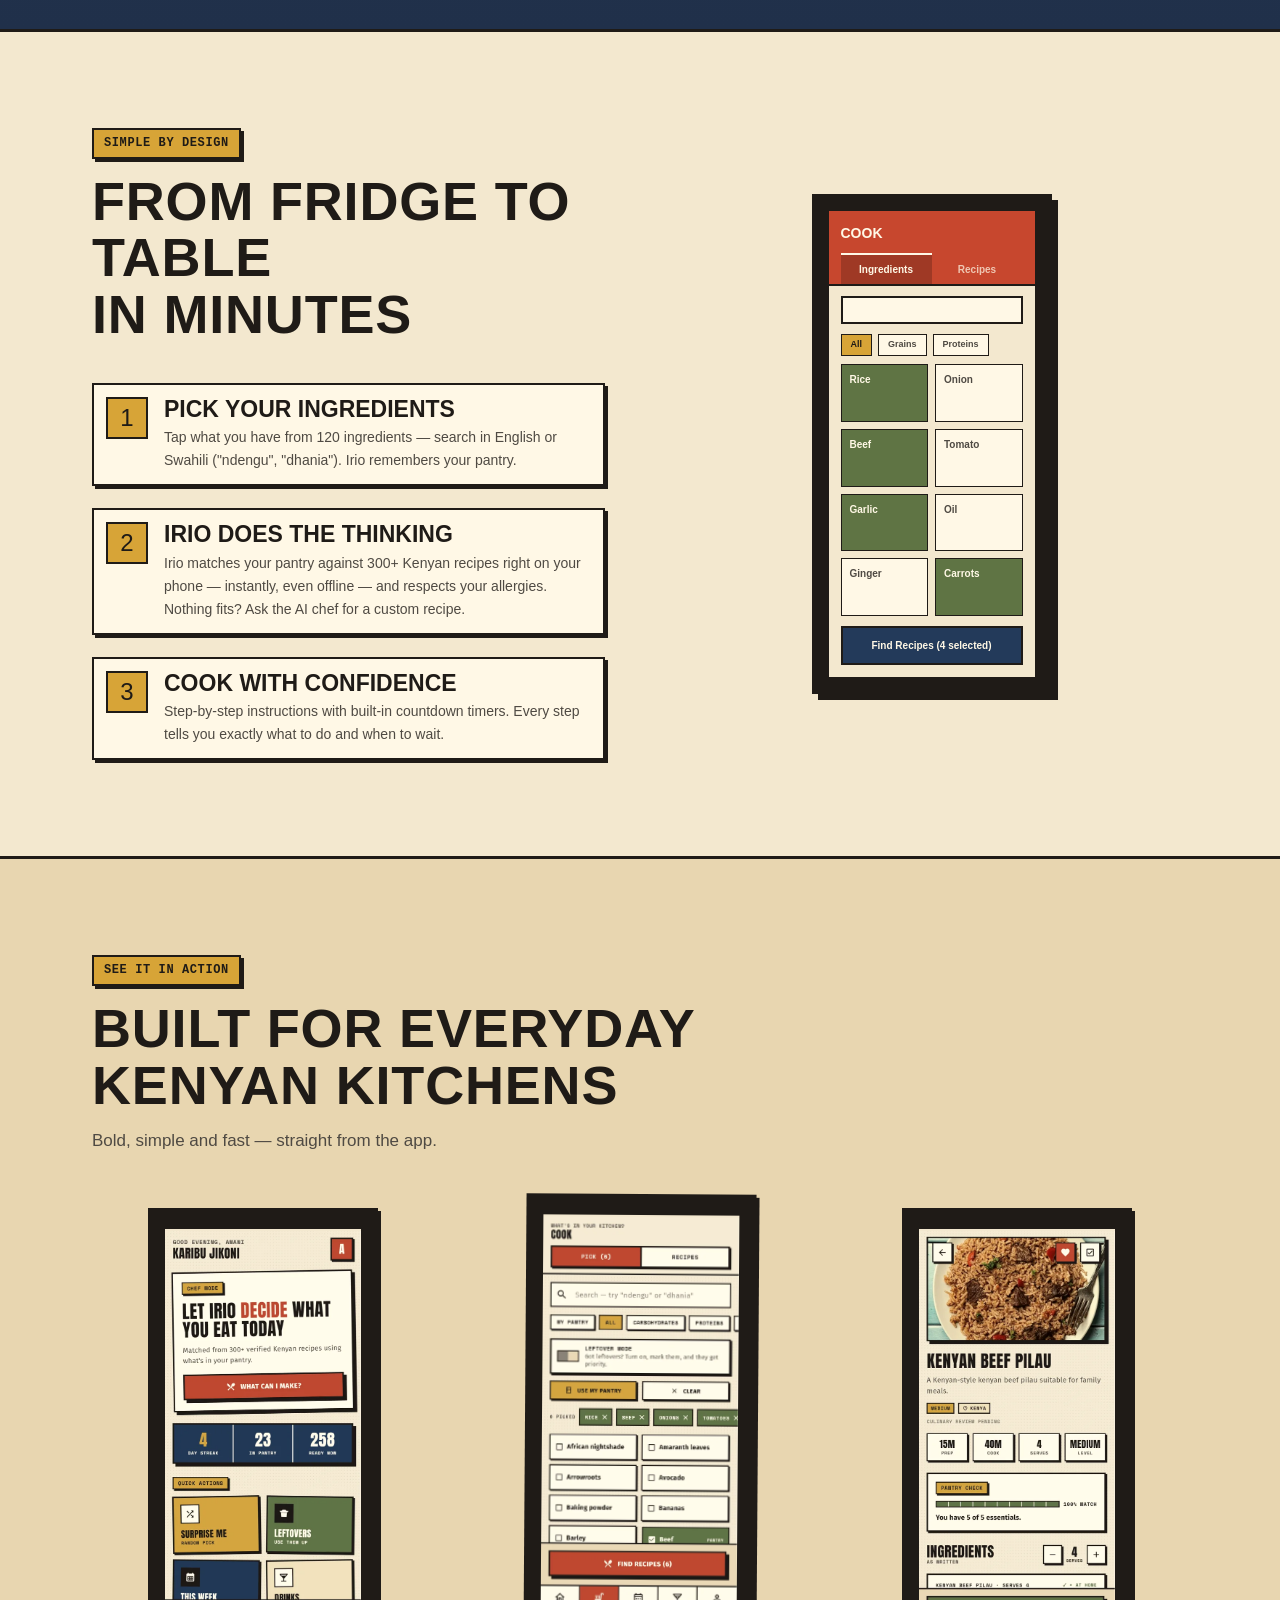
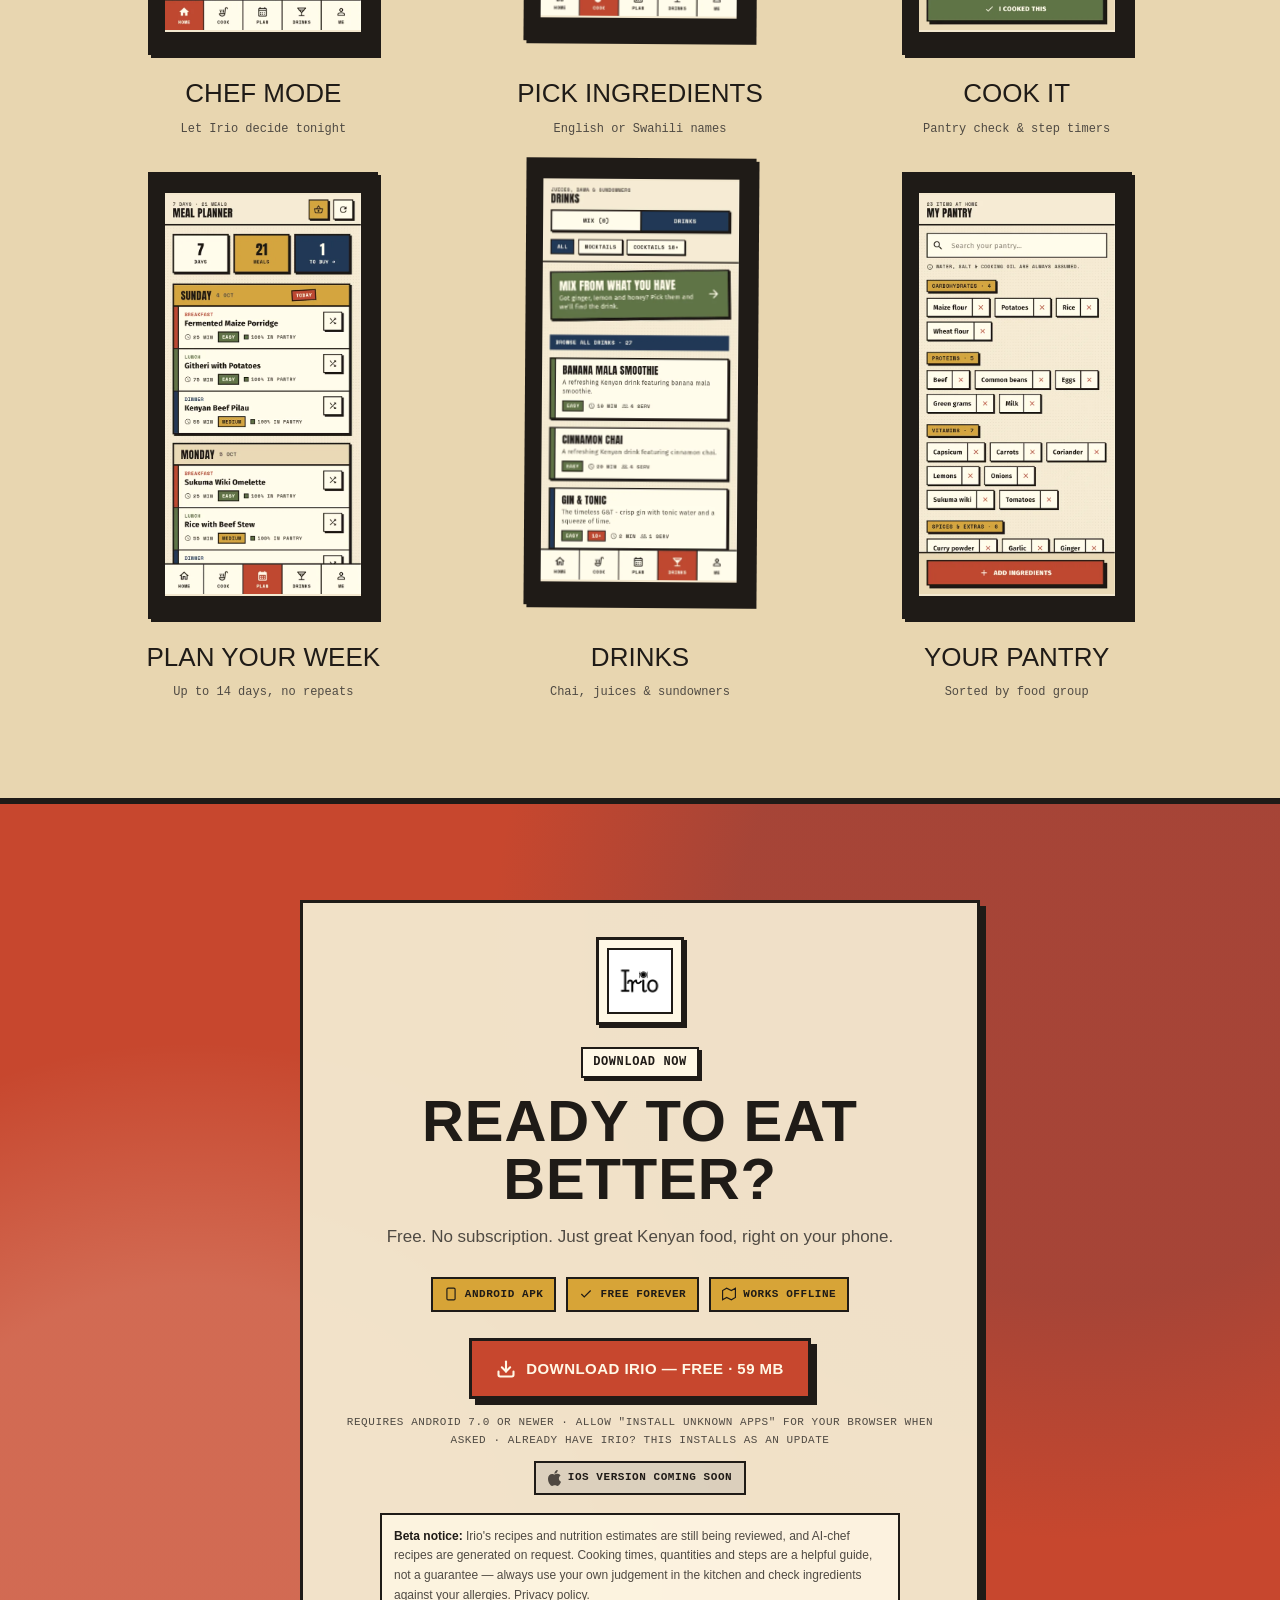
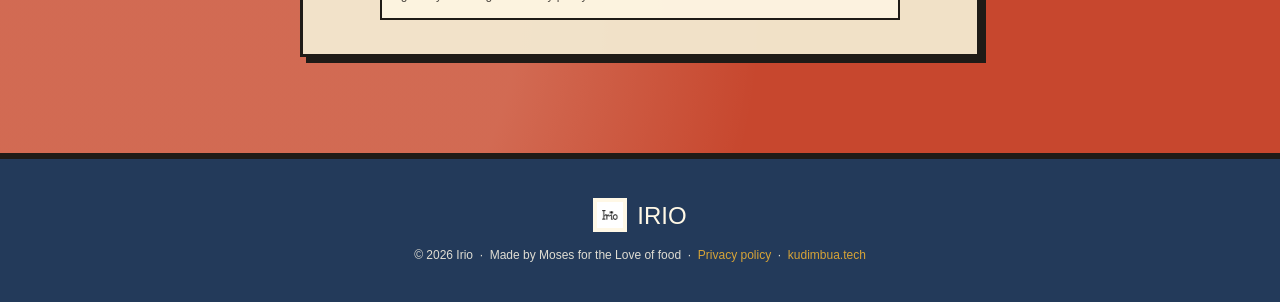
==== commit 09b98da5: "Update image source for Ugali Mayai" ====
--- a/index.html
+++ b/index.html
@@ -233,7 +233,7 @@
           <article class="recipe-card active" data-type="food"
             style="--card-grad: radial-gradient(rgba(31, 27, 23, 0.22) 1.6px, transparent 1.8px) 0 0/10px 10px, linear-gradient(160deg, #e2b34e 0%, #d7a437 60%, #c1922c 100%)">
             <div class="rc-img">
-              <img src="images/ugalimayai.jpeg" loading="lazy" decoding="async" alt="Ugali Mayai">
+              <img src="images/ugalimayai.jpg" loading="lazy" decoding="async" alt="Ugali Mayai">
             </div>
             <div class="rc-overlay"></div>
             <div class="rc-content">
